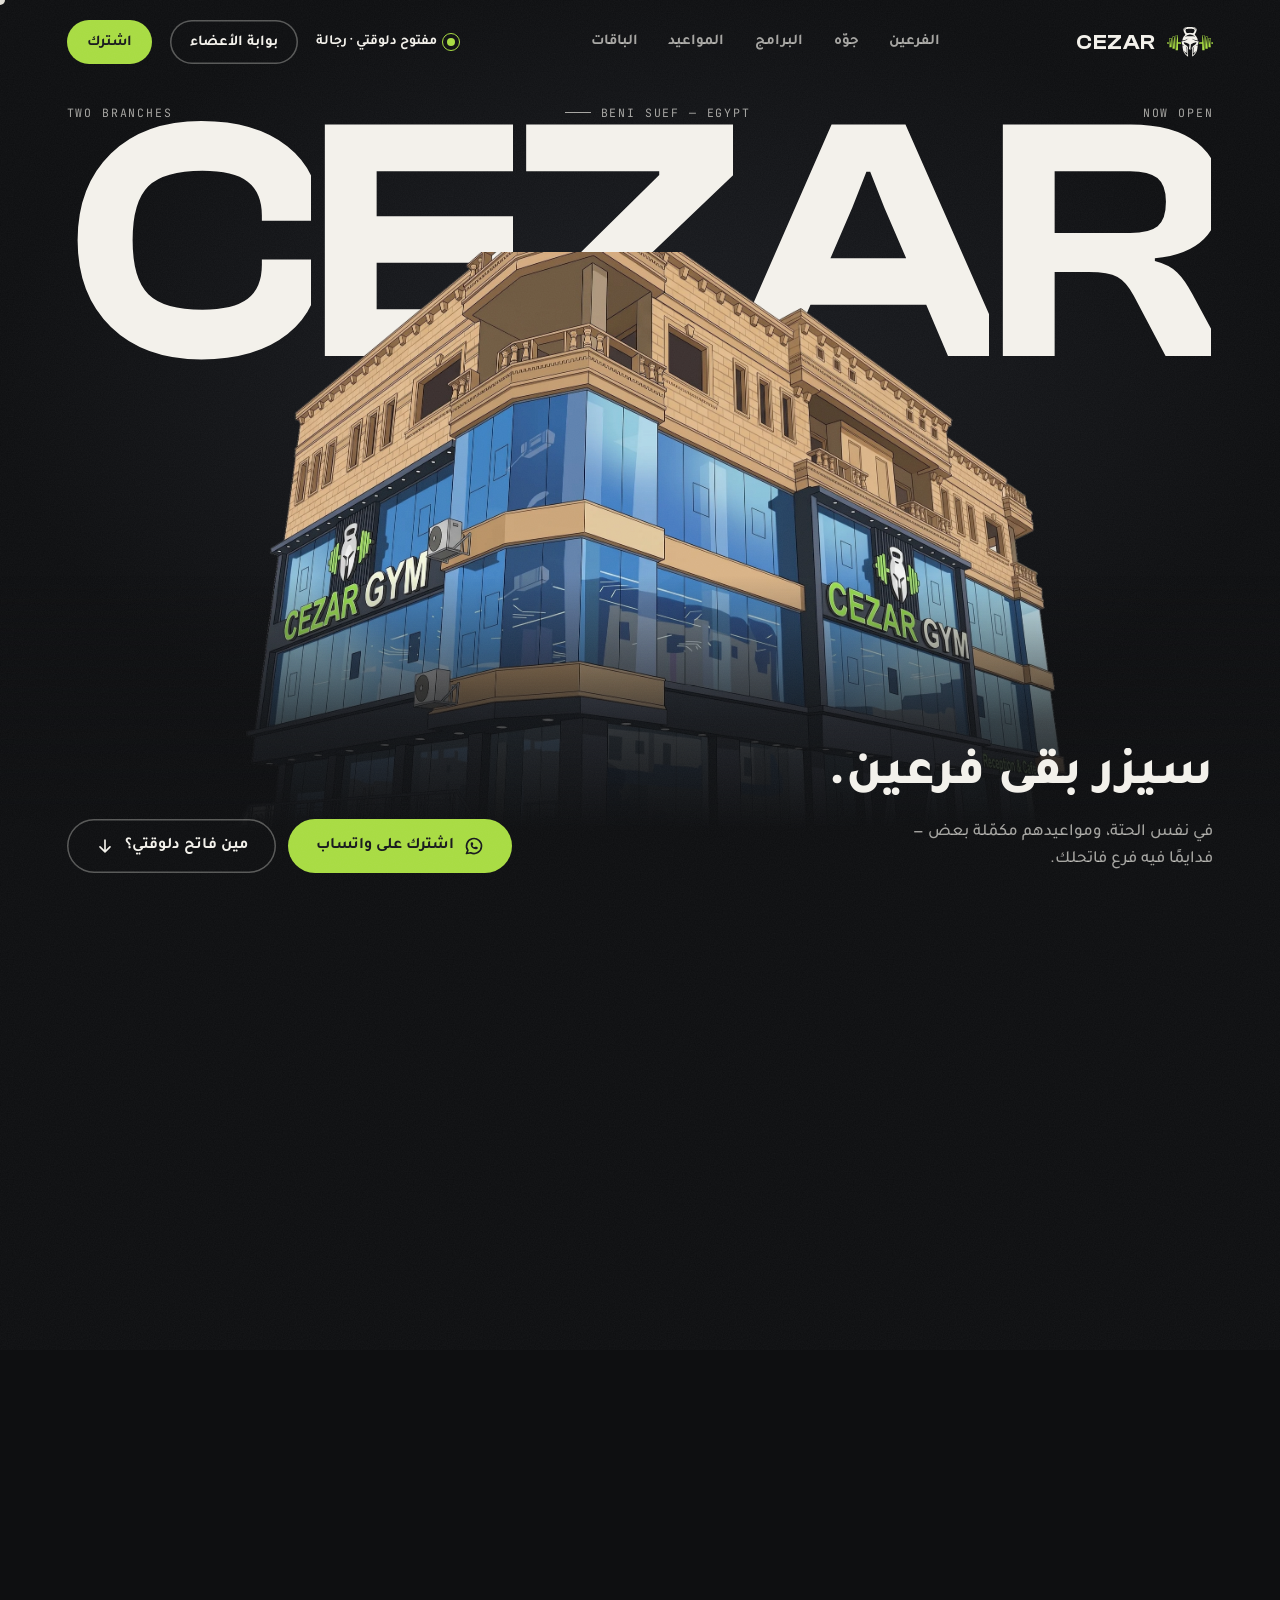
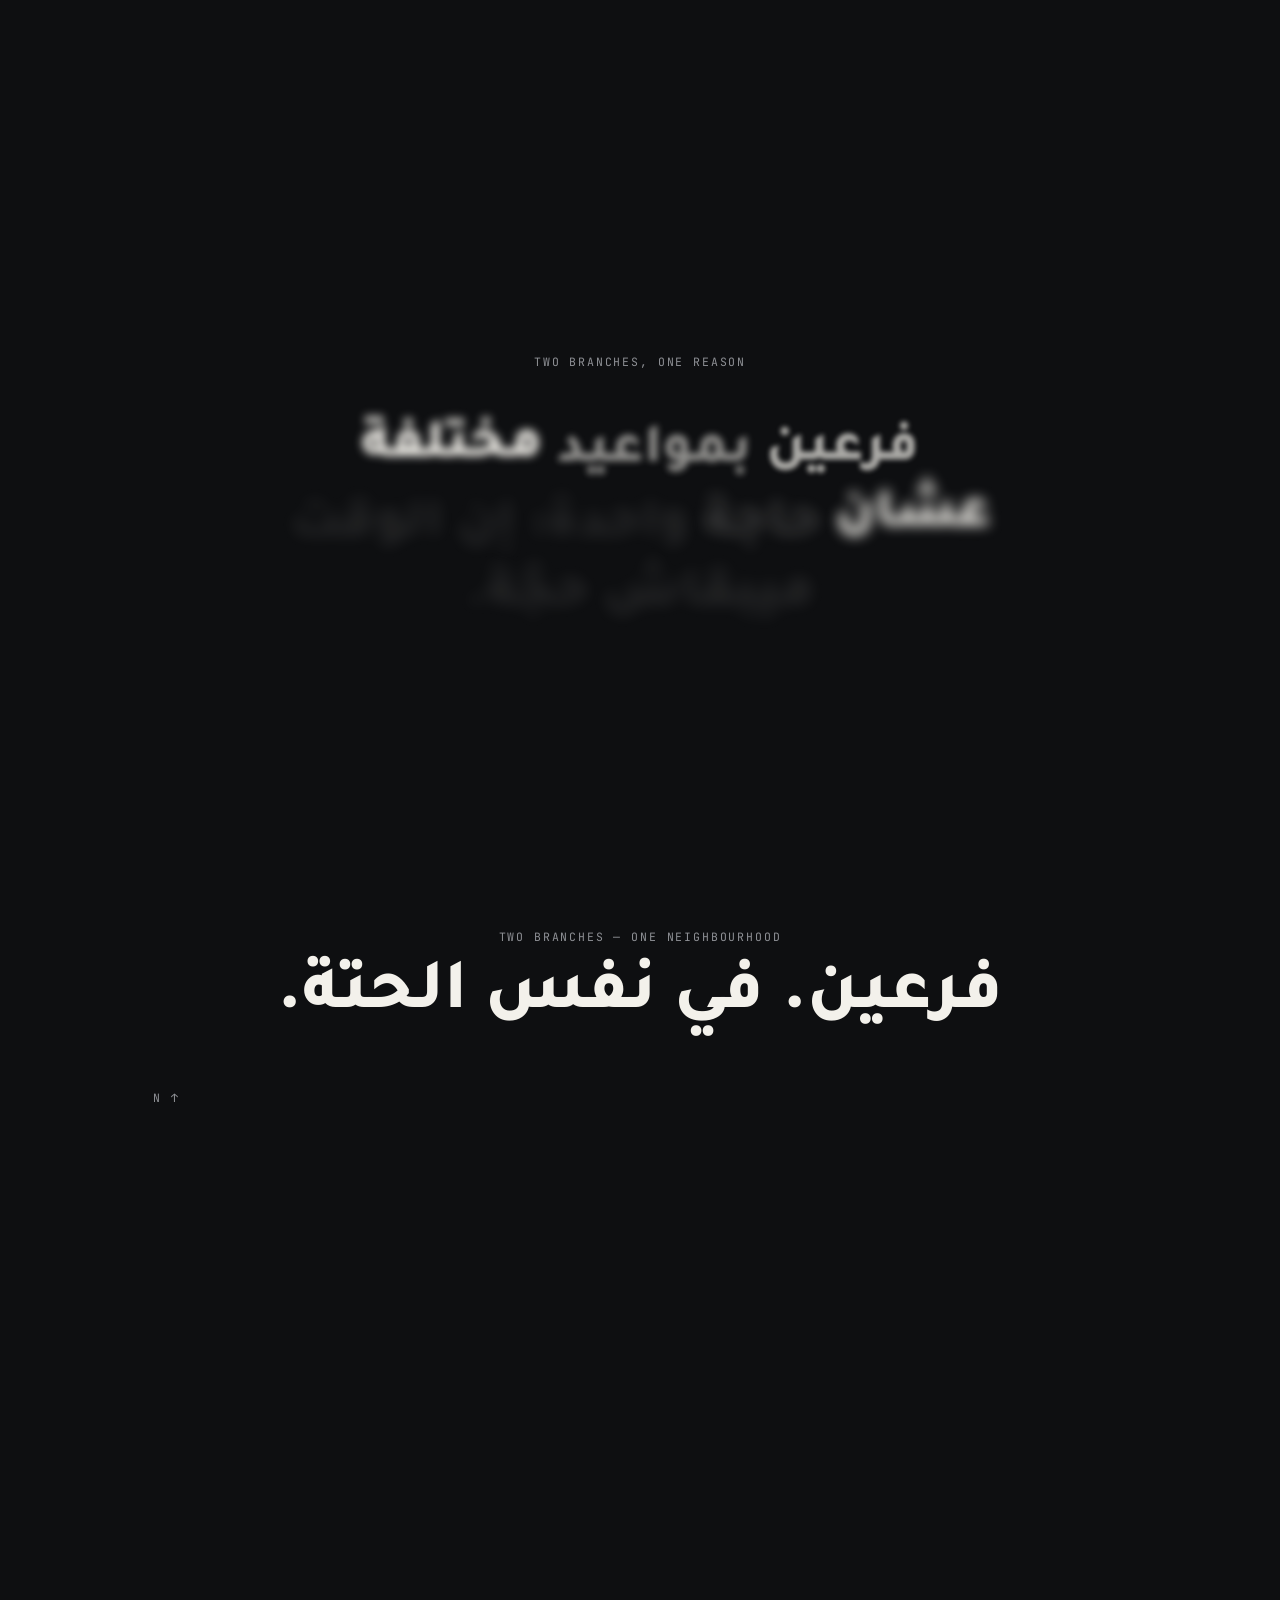
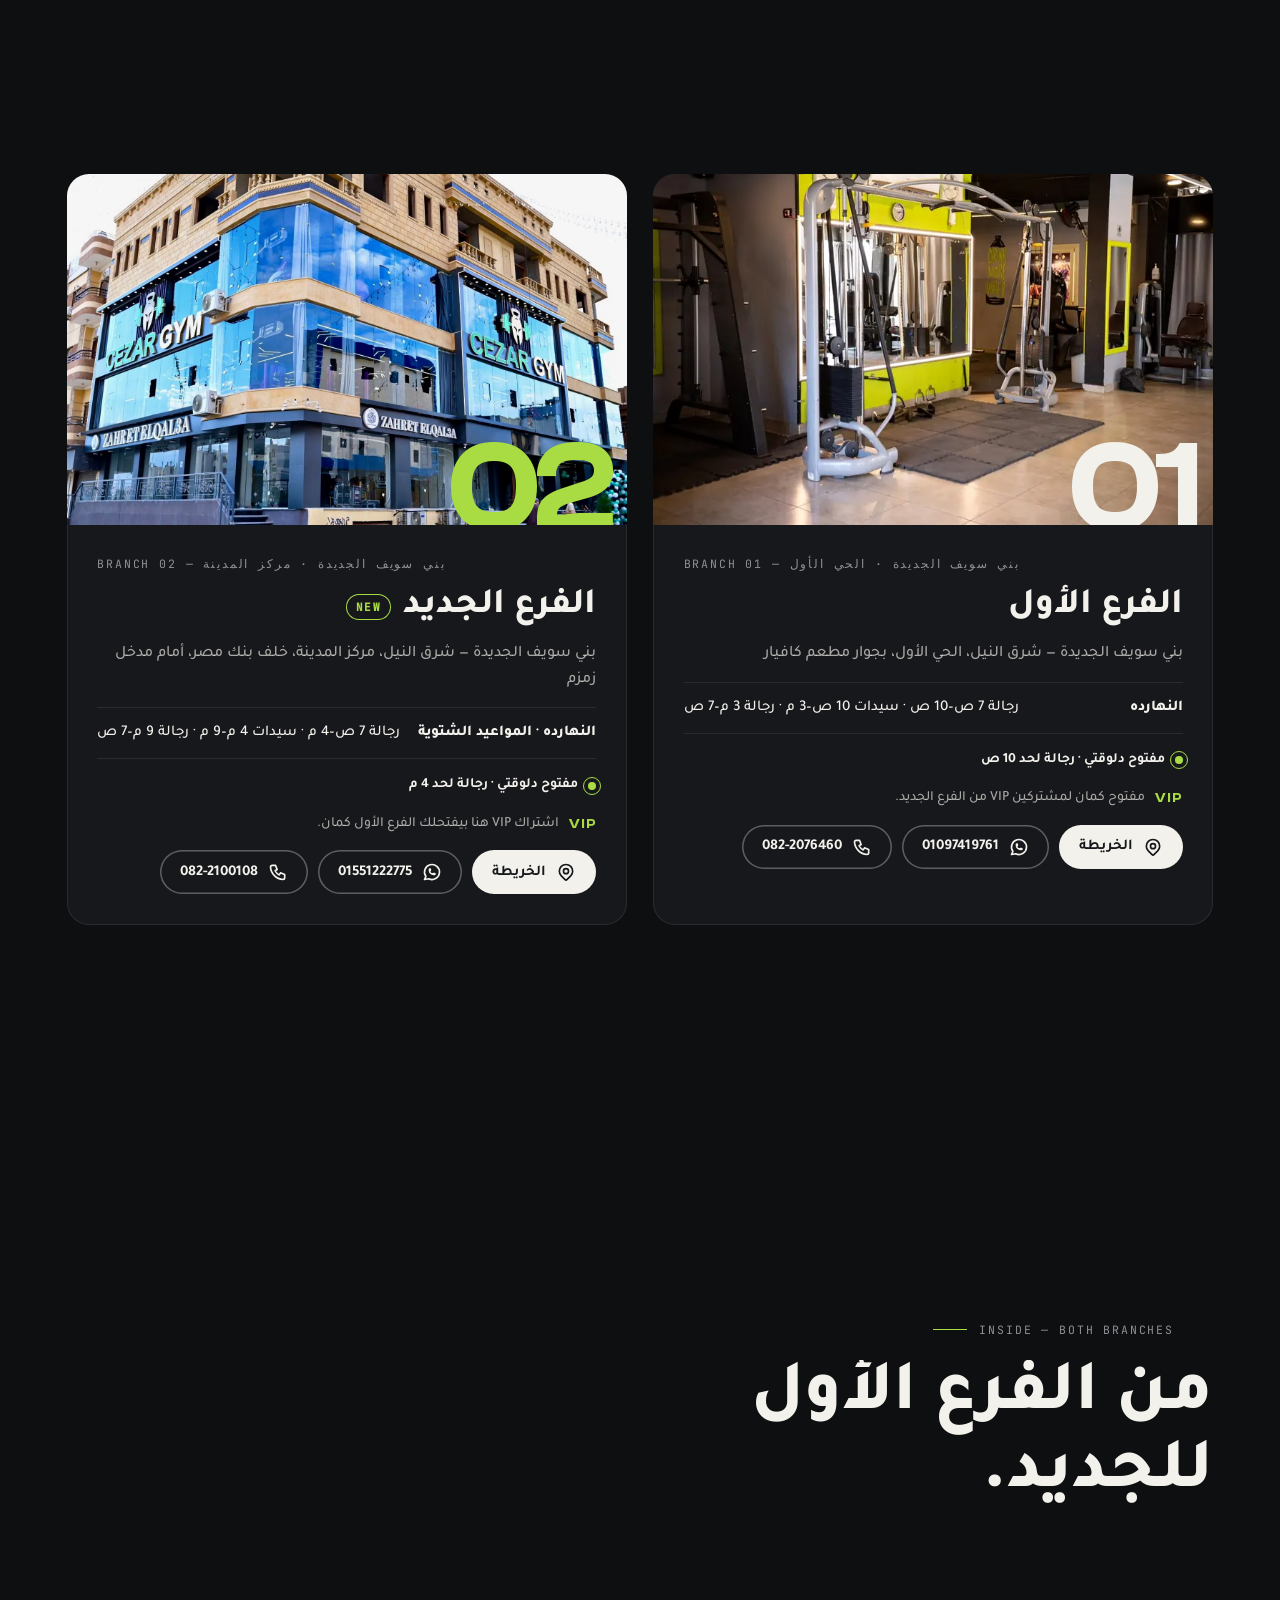
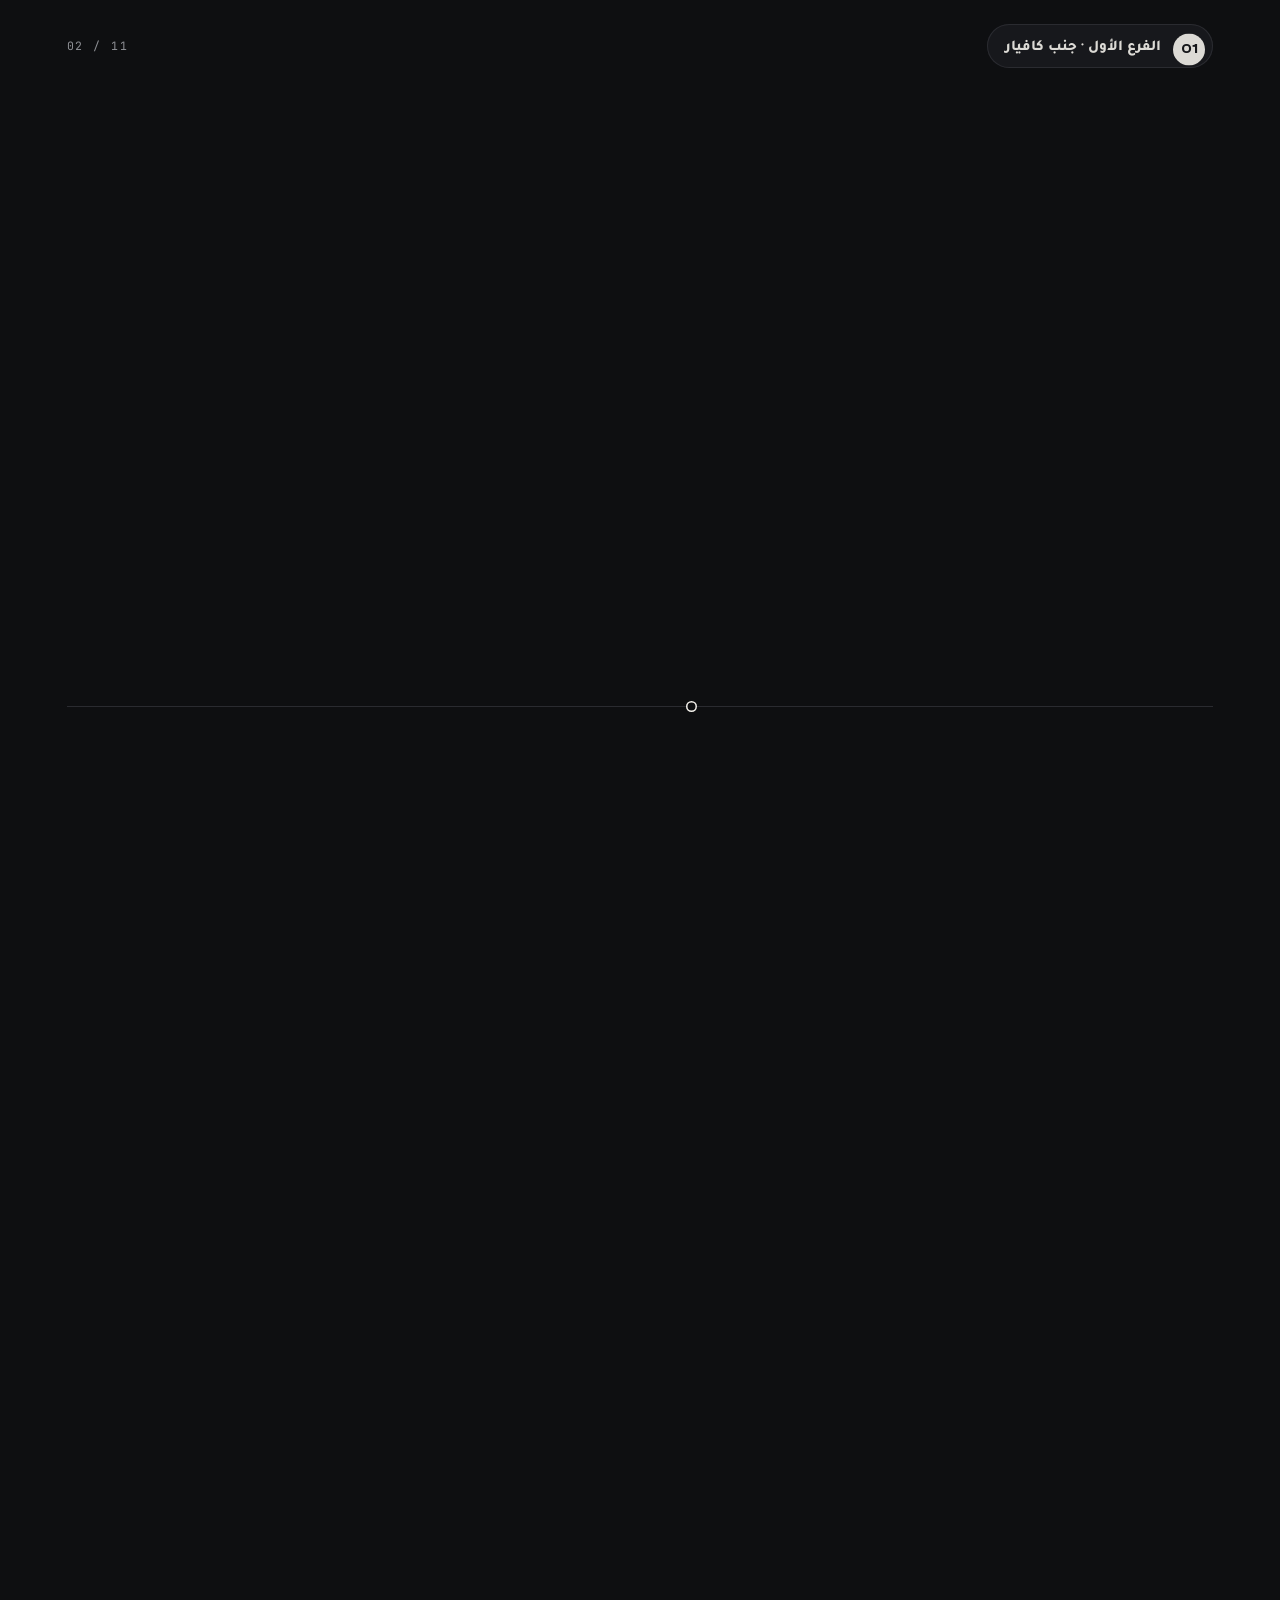
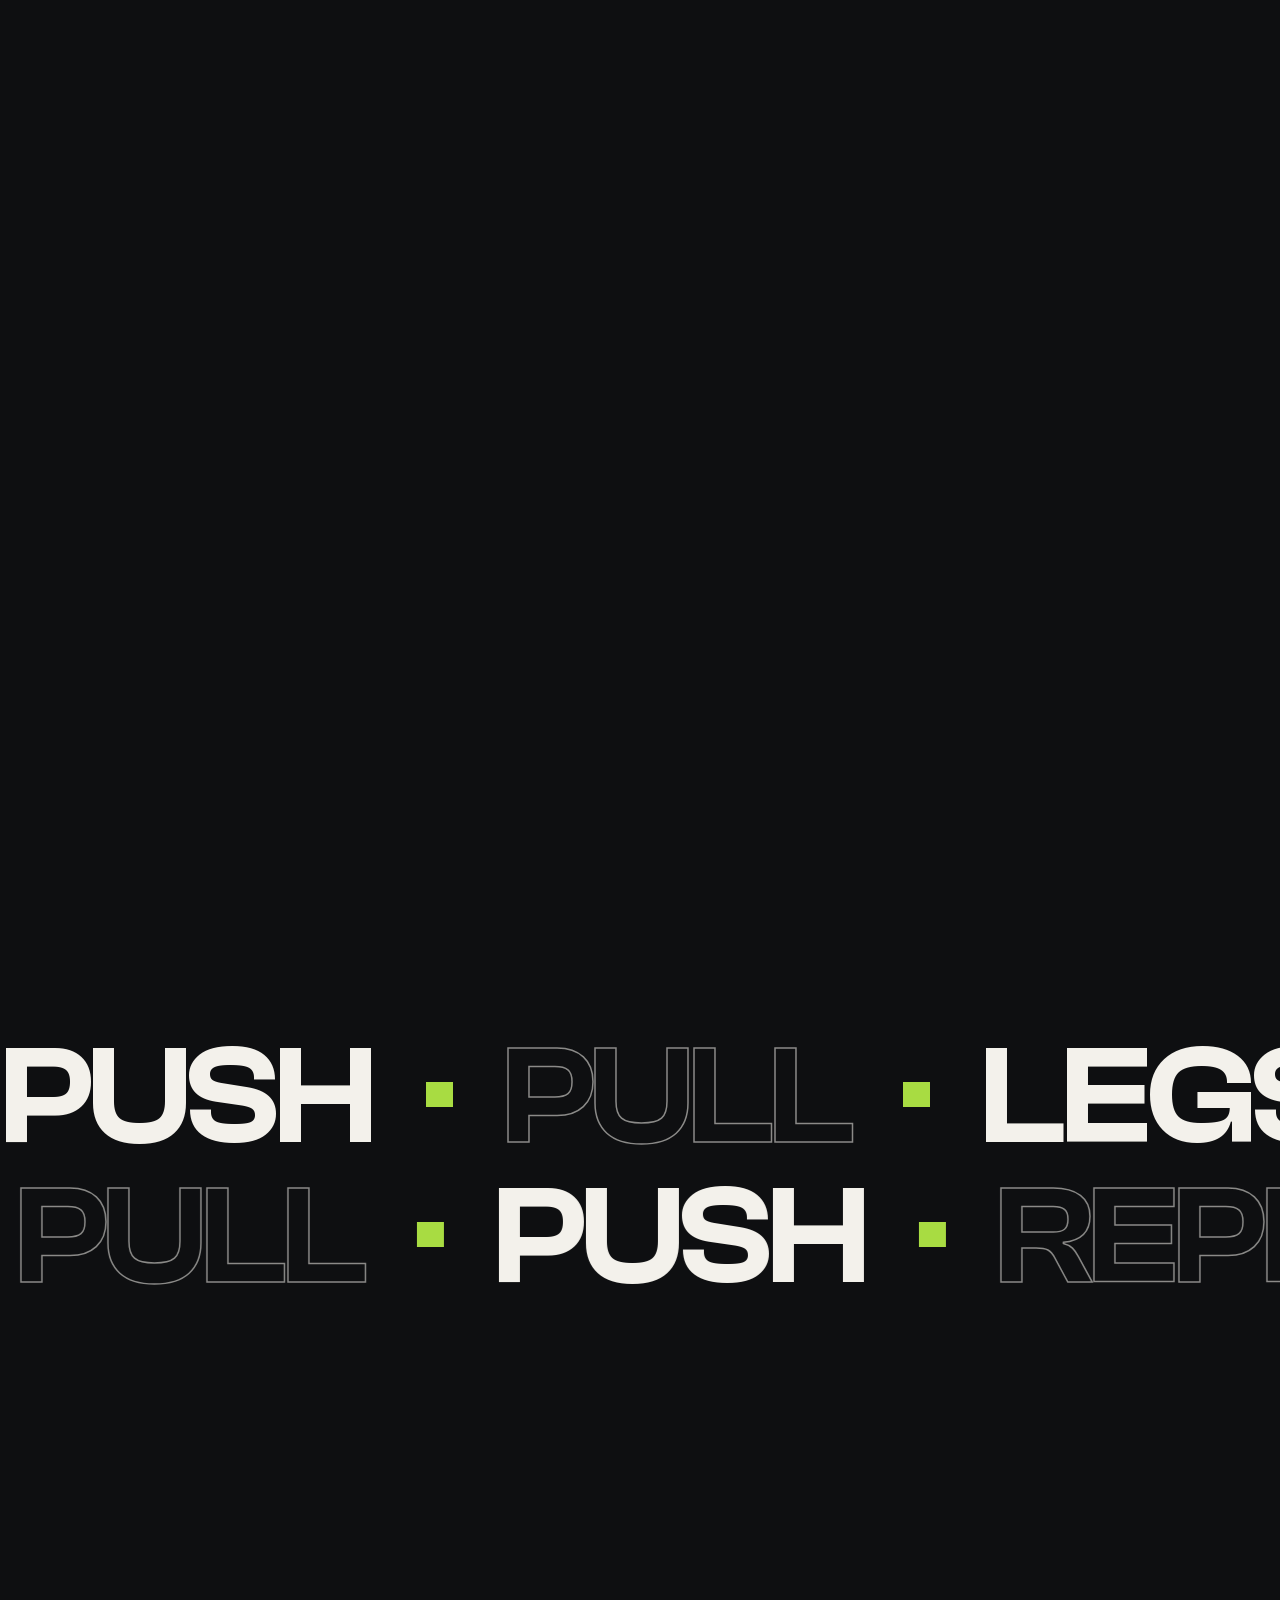
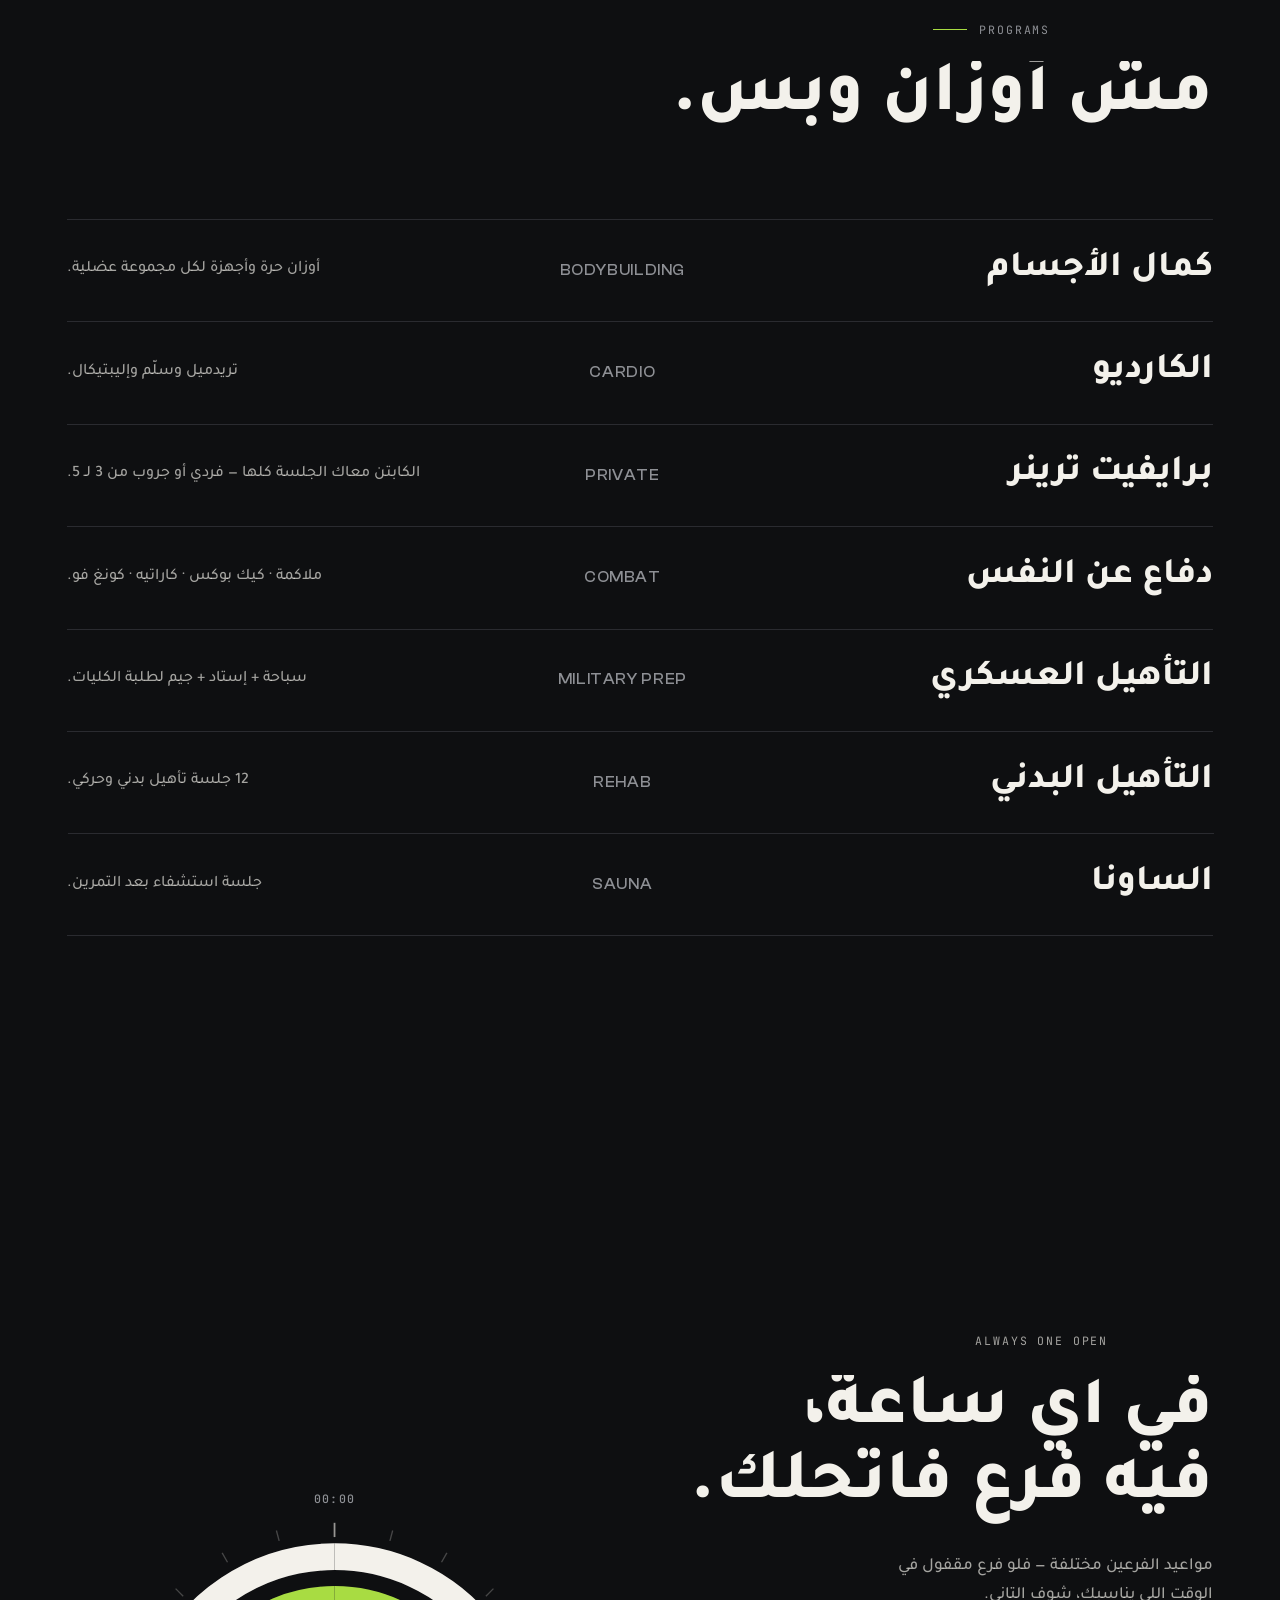
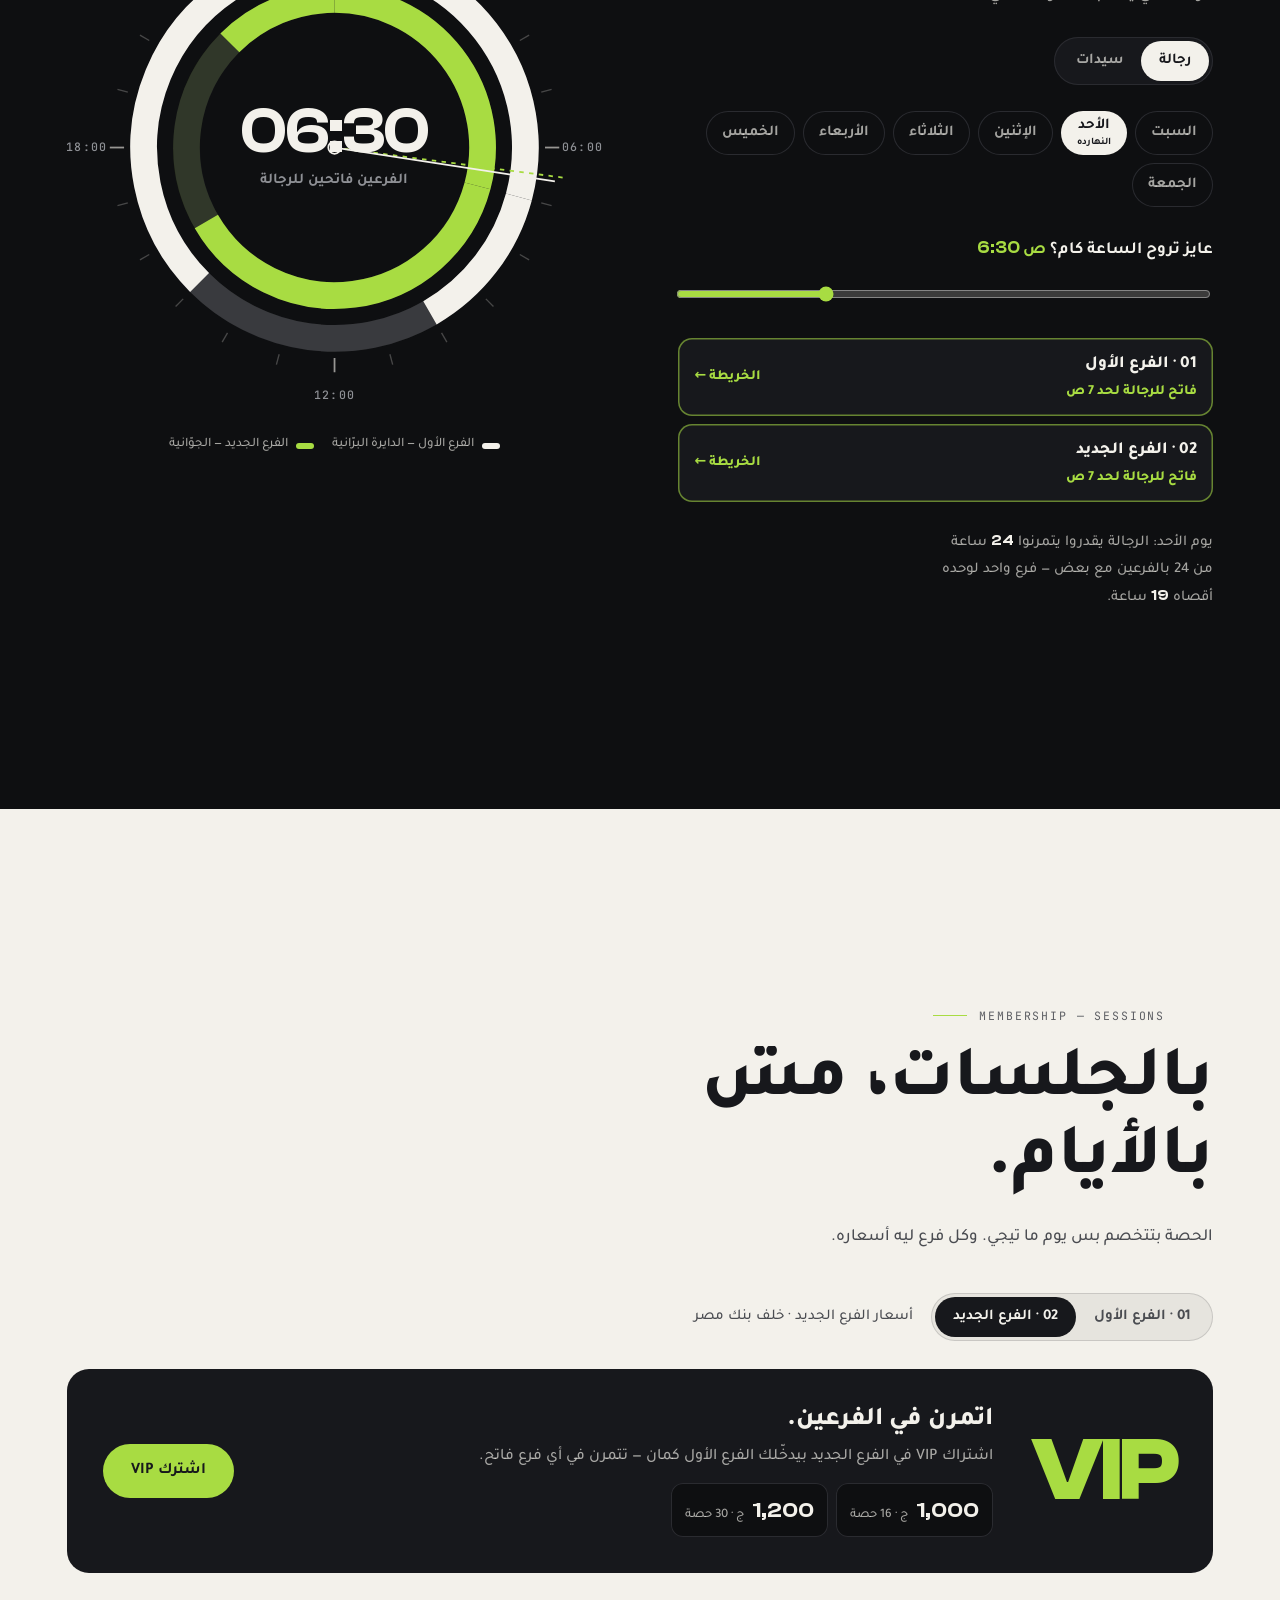
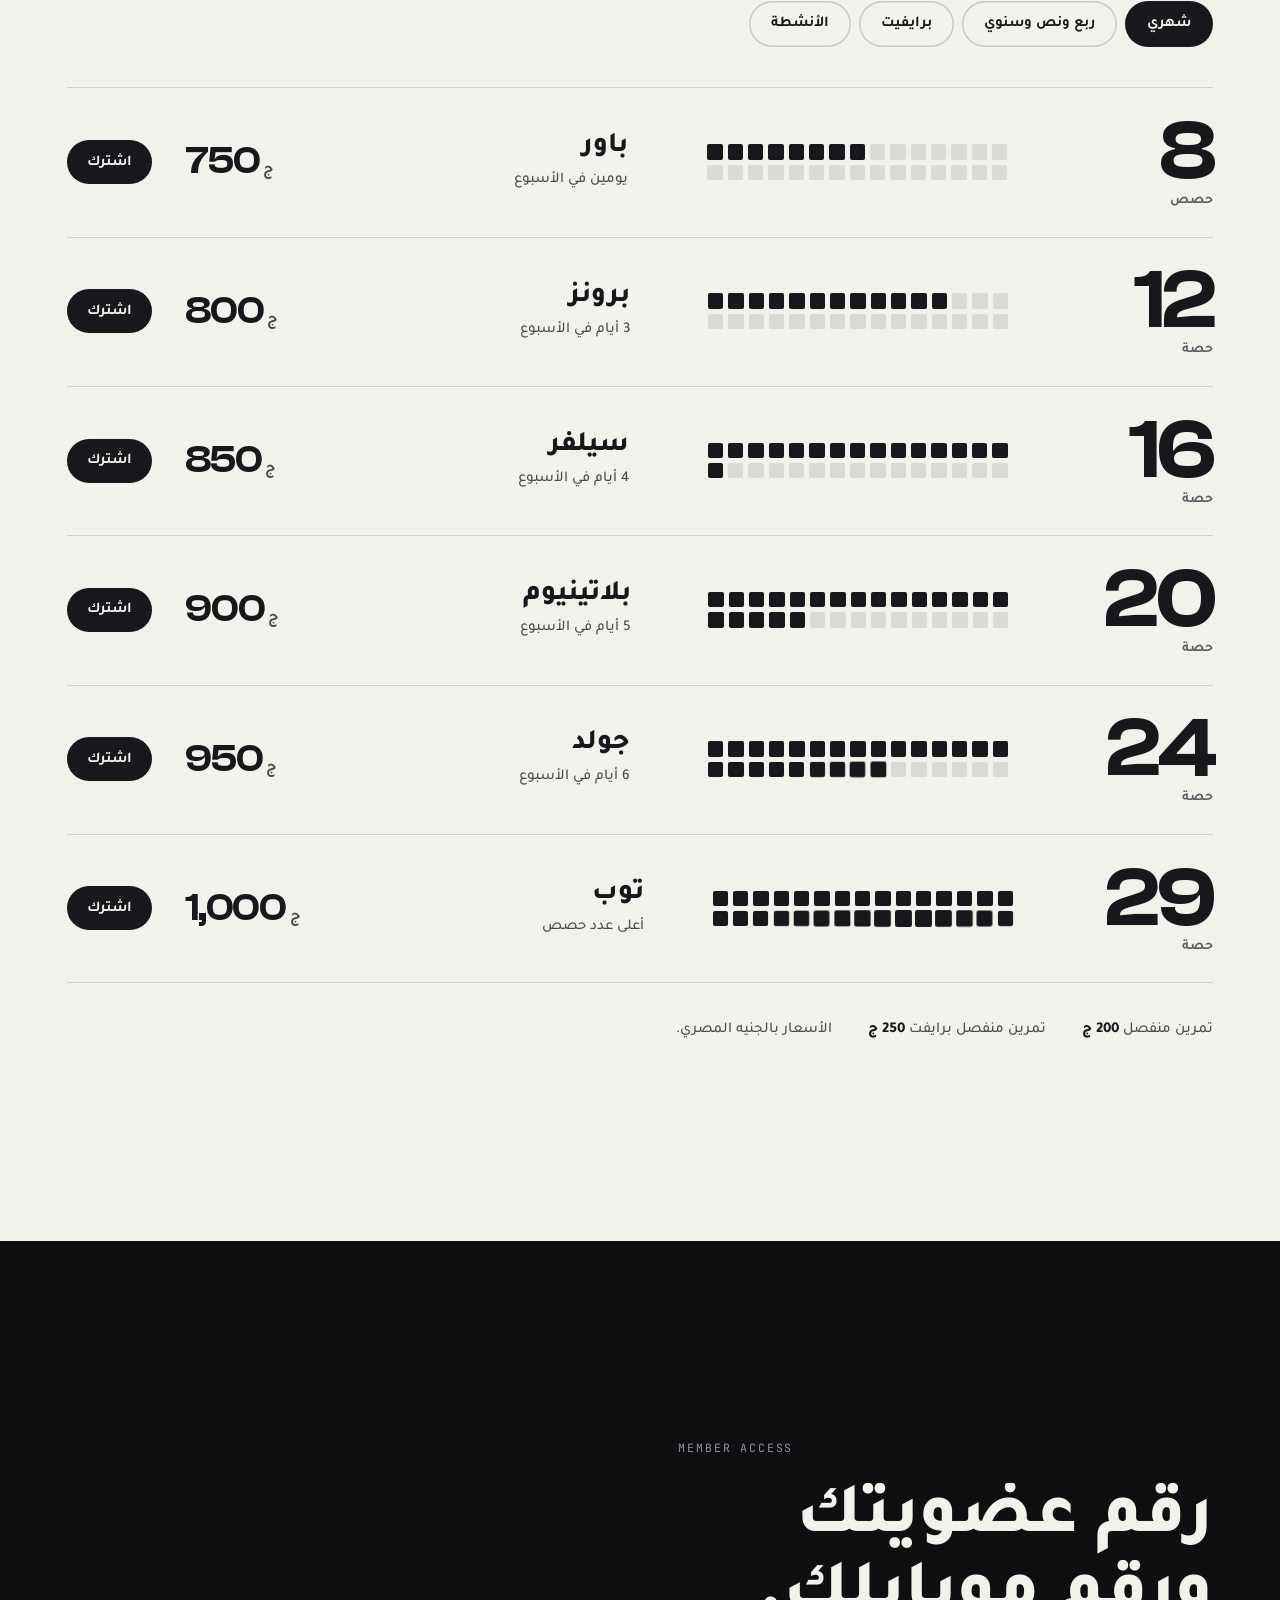
==== index.html @ 05eb7bba "سيزر جيم — موقع الفرعين + بوابة الأعضاء - الصفحة الرئيسية: هيرو برسم المبنى، الفرعين في نفس الحتة، م" ====
<!doctype html>
<html lang="ar" dir="rtl" class="intro">
<head>
<meta charset="utf-8">
<meta name="viewport" content="width=device-width, initial-scale=1, viewport-fit=cover">
<title>سيزر جيم — فرعين في بني سويف</title>
<meta name="description" content="سيزر جيم — فرعين قريبين في بني سويف الجديدة بمواعيد مختلفة، فدايمًا فيه فرع فاتح. باقات بالحصص، VIP للفرعين، وبوابة أعضاء.">
<meta name="theme-color" content="#0E0F11">
<meta property="og:title" content="سيزر جيم — فرعين، اسم واحد">
<meta property="og:description" content="فرعين في نفس الحتة — ومواعيدهم مكمّلة بعض.">
<meta property="og:image" content="https://cezar-gym.github.io/branches/assets/img/facade-corner.webp">
<meta property="og:url" content="https://cezar-gym.github.io/branches/">
<meta property="og:type" content="website">
<link rel="canonical" href="https://cezar-gym.github.io/branches/">
<link rel="icon" href="assets/img/emblem.svg" type="image/svg+xml">
<link rel="preload" href="assets/fonts/clash-600.woff2" as="font" type="font/woff2" crossorigin>
<link rel="preload" href="assets/fonts/tajawal-800-ar.woff2" as="font" type="font/woff2" crossorigin>
<link rel="preload" href="assets/img/hero-cut.webp" as="image">
<link rel="stylesheet" href="assets/css/base.css?v=12">
<link rel="stylesheet" href="assets/css/site.css?v=13">
<noscript><style>html.intro .loader{display:none}html.intro body{overflow:auto}.cross__track{overflow-x:auto}.banks [data-b]{opacity:1!important}</style></noscript>
<script>
  try { if (sessionStorage.getItem('cz-intro') || matchMedia('(prefers-reduced-motion: reduce)').matches) document.documentElement.classList.remove('intro'); } catch (e) { document.documentElement.classList.remove('intro'); }
</script>
</head>
<body>

<!-- 0 · المقدمة: الشعار بيترسم خط ← بيتملى ← ستارة -->
<div class="loader" aria-hidden="true">
  <div class="loader__box">
    <svg class="loader__em" viewBox="0 0 1980 1290" fill-rule="evenodd">
      <path class="em-lime" data-em="lime" d="M 374 351 C 373 353, 373 998, 375 1000 C 375 1001, 393 1001, 424 1001 C 468 1001, 473 1001, 473 999 C 474 999, 474 936, 474 861 C 474 753, 474 725, 475 725 C 484 725, 580 725, 592 726 C 610 726, 610 726, 608 719 C 607 715, 605 707, 603 696 C 602 693, 601 690, 601 689 C 600 688, 599 684, 599 681 C 596 661, 595 657, 592 657 C 590 656, 564 656, 532 656 C 500 656, 474 656, 474 655 C 474 655, 474 586, 474 503 L 474 350 424 350 C 385 350, 375 350, 374 351 M 1517 351 C 1516 352, 1516 420, 1516 503 C 1516 627, 1516 654, 1515 655 C 1514 656, 1496 656, 1454 656 C 1415 656, 1395 656, 1394 657 C 1394 658, 1393 660, 1393 662 C 1393 664, 1392 667, 1392 669 C 1391 671, 1390 673, 1390 675 C 1390 676, 1389 680, 1389 682 C 1388 685, 1387 689, 1387 691 C 1386 694, 1385 696, 1385 697 C 1384 697, 1384 699, 1384 701 C 1384 703, 1383 706, 1382 708 C 1382 711, 1381 714, 1381 715 C 1381 716, 1380 718, 1379 720 C 1377 725, 1379 726, 1385 726 C 1393 725, 1513 725, 1515 725 C 1516 726, 1516 755, 1516 862 C 1516 937, 1516 999, 1516 1000 C 1516 1001, 1527 1001, 1566 1001 L 1617 1001 1618 998 C 1618 997, 1618 851, 1618 673 L 1618 350 1568 350 C 1535 350, 1517 350, 1517 351 M 394 369 C 393 369, 392 935, 394 935 C 395 936, 395 935, 395 934 C 396 929, 399 879, 399 866 C 399 859, 399 851, 400 848 C 401 846, 401 833, 402 818 C 402 803, 403 785, 404 778 C 404 771, 405 756, 405 746 C 405 736, 406 725, 406 723 C 407 721, 408 710, 408 700 C 409 691, 409 680, 410 677 C 410 674, 411 667, 411 661 C 411 655, 412 648, 413 646 C 413 643, 414 637, 414 630 C 414 624, 415 617, 416 614 C 416 610, 417 604, 417 600 C 417 597, 417 592, 418 590 C 419 588, 419 582, 420 576 C 420 571, 421 565, 422 562 C 422 560, 423 555, 423 553 C 423 550, 424 545, 424 542 C 425 539, 426 534, 426 532 C 426 530, 427 525, 428 523 C 428 520, 429 515, 429 512 C 429 509, 430 505, 430 502 C 431 500, 432 496, 432 493 C 432 490, 433 485, 433 482 C 434 480, 435 475, 435 472 C 435 470, 436 465, 436 463 C 437 461, 438 457, 438 455 C 438 453, 439 449, 440 447 C 440 445, 441 441, 441 438 C 441 435, 442 431, 442 429 C 443 427, 444 424, 444 421 C 444 418, 445 414, 446 412 C 446 410, 447 405, 447 402 C 447 399, 448 395, 448 393 C 449 391, 450 388, 450 387 C 450 385, 451 382, 452 381 C 452 379, 453 375, 453 373 L 452 368 424 368 C 408 368, 395 368, 394 369 M 1537 369 C 1535 370, 1536 379, 1538 382 C 1538 383, 1539 387, 1539 389 C 1539 392, 1540 396, 1540 398 C 1541 400, 1542 404, 1542 406 C 1542 409, 1543 413, 1544 415 C 1544 417, 1545 421, 1545 424 C 1545 426, 1546 430, 1546 432 C 1547 434, 1548 437, 1548 440 C 1548 443, 1549 447, 1549 450 C 1550 452, 1551 457, 1551 460 C 1551 462, 1552 467, 1553 469 C 1553 472, 1554 476, 1554 479 C 1554 481, 1555 485, 1556 487 C 1556 489, 1557 494, 1557 496 C 1557 499, 1558 504, 1558 506 C 1559 508, 1560 513, 1560 516 C 1560 519, 1561 524, 1561 527 C 1562 529, 1563 534, 1563 537 C 1563 539, 1564 544, 1564 547 C 1565 551, 1566 556, 1566 559 C 1566 563, 1567 568, 1568 571 C 1568 574, 1569 579, 1569 582 C 1569 584, 1570 589, 1570 592 C 1571 596, 1572 601, 1572 605 C 1572 609, 1573 615, 1574 618 C 1574 622, 1575 628, 1575 632 C 1575 635, 1576 641, 1577 644 C 1577 648, 1578 656, 1578 662 C 1578 667, 1579 676, 1580 681 C 1580 686, 1581 695, 1581 702 C 1581 708, 1582 715, 1582 718 C 1583 722, 1583 733, 1584 742 C 1584 752, 1585 766, 1586 774 C 1587 789, 1589 816, 1590 851 C 1591 866, 1591 880, 1592 884 C 1593 887, 1593 895, 1593 903 C 1593 915, 1594 931, 1596 937 C 1597 941, 1598 939, 1598 930 C 1599 916, 1600 371, 1599 369 C 1598 368, 1538 367, 1537 369 M 237 411 C 235 413, 235 939, 237 939 C 239 940, 336 940, 336 939 C 337 939, 337 820, 337 675 C 337 464, 337 411, 336 411 C 335 410, 313 410, 286 410 C 247 410, 238 410, 237 411 M 1653 411 C 1652 412, 1651 938, 1653 939 C 1653 940, 1676 940, 1704 940 L 1754 940 1755 676 C 1755 429, 1755 412, 1753 411 C 1751 410, 1655 409, 1653 411 M 256 429 C 255 431, 256 888, 257 889 C 258 889, 261 866, 261 846 C 262 838, 262 830, 263 828 C 264 825, 264 819, 264 812 C 264 806, 265 798, 265 794 C 266 791, 266 779, 267 769 C 268 759, 268 749, 269 748 C 270 746, 270 741, 270 736 C 270 731, 271 723, 271 718 C 272 714, 272 705, 273 698 C 274 691, 274 684, 275 683 C 276 682, 276 678, 276 675 C 276 671, 277 666, 277 662 C 278 658, 279 651, 280 644 C 282 624, 283 618, 284 612 C 285 610, 286 604, 286 600 C 287 592, 289 581, 290 575 C 291 572, 292 566, 292 562 C 293 553, 295 542, 297 534 C 297 531, 298 526, 298 524 C 298 522, 299 518, 300 516 C 300 514, 301 510, 301 508 C 301 505, 302 501, 302 499 C 303 497, 304 493, 304 491 C 304 489, 305 486, 306 484 C 306 482, 307 479, 307 477 C 307 475, 308 472, 308 470 C 309 469, 310 465, 310 462 C 310 458, 311 453, 312 451 C 312 448, 314 444, 314 441 C 316 434, 316 430, 315 430 C 314 429, 257 428, 256 429 M 1673 429 C 1672 430, 1672 432, 1673 438 C 1674 442, 1675 448, 1676 451 C 1676 454, 1677 458, 1678 459 C 1678 460, 1679 463, 1679 465 C 1679 467, 1680 471, 1680 473 C 1681 475, 1682 477, 1682 479 C 1682 480, 1683 484, 1683 487 C 1686 496, 1690 516, 1691 525 C 1692 529, 1692 533, 1693 534 C 1693 536, 1694 541, 1695 544 C 1696 548, 1697 555, 1698 560 C 1701 579, 1704 599, 1706 610 C 1707 615, 1708 621, 1708 623 C 1709 625, 1709 632, 1710 638 C 1710 644, 1711 649, 1711 650 C 1712 650, 1712 656, 1713 662 C 1714 675, 1716 689, 1717 697 C 1718 703, 1719 709, 1721 735 C 1722 742, 1723 753, 1723 759 C 1724 765, 1725 778, 1725 788 C 1726 798, 1726 810, 1727 814 C 1727 817, 1728 825, 1728 830 C 1728 840, 1731 875, 1732 878 C 1732 879, 1732 879, 1733 878 C 1734 877, 1735 792, 1736 593 C 1736 450, 1736 430, 1735 429 C 1733 429, 1674 428, 1673 429 M 103 473 C 102 475, 101 873, 103 875 C 103 876, 123 876, 152 876 C 191 876, 201 876, 202 875 C 203 873, 202 475, 201 473 C 199 471, 105 471, 103 473 M 1788 473 C 1786 475, 1787 870, 1788 872 C 1790 874, 1886 874, 1886 872 C 1887 870, 1886 474, 1885 473 C 1885 472, 1867 472, 1837 472 C 1797 472, 1789 472, 1788 473 M 124 492 C 122 493, 122 505, 122 660 C 122 752, 122 831, 121 836 C 121 844, 122 848, 124 845 C 125 843, 127 832, 128 819 C 128 813, 129 807, 130 805 C 131 803, 131 798, 131 795 C 131 791, 132 785, 132 781 C 133 777, 134 772, 134 768 C 134 764, 134 760, 135 758 C 136 756, 137 750, 137 746 C 138 733, 140 720, 142 710 C 142 705, 143 699, 143 697 C 143 694, 144 690, 144 687 C 145 685, 146 680, 146 678 C 146 676, 146 672, 147 670 C 148 668, 149 663, 149 659 C 150 655, 150 649, 151 647 C 151 645, 152 640, 153 636 C 154 632, 155 626, 156 622 C 158 610, 160 601, 161 594 C 164 579, 166 571, 167 568 C 167 565, 168 562, 168 560 C 168 558, 168 555, 169 554 C 170 553, 170 549, 171 546 C 171 542, 172 538, 173 537 C 173 536, 174 533, 174 531 C 174 530, 175 527, 176 525 C 176 523, 177 520, 177 518 C 177 517, 178 514, 178 512 C 179 509, 180 506, 180 504 C 180 502, 181 500, 182 498 C 182 496, 183 494, 182 493 C 182 491, 181 491, 154 491 C 137 491, 125 491, 124 492 M 1806 493 C 1806 495, 1808 505, 1810 516 C 1812 521, 1814 529, 1815 537 C 1816 541, 1816 545, 1817 546 C 1817 548, 1818 552, 1819 555 C 1821 567, 1823 575, 1824 583 C 1825 588, 1826 592, 1826 593 C 1827 593, 1827 597, 1828 600 C 1830 611, 1832 622, 1833 626 C 1834 628, 1834 631, 1834 634 C 1834 636, 1834 639, 1835 640 C 1836 641, 1837 645, 1837 649 C 1838 656, 1839 663, 1842 673 C 1842 676, 1843 681, 1843 683 C 1843 686, 1844 690, 1844 692 C 1845 694, 1846 698, 1846 701 C 1846 703, 1847 708, 1848 711 C 1848 715, 1849 719, 1849 721 C 1849 723, 1850 727, 1850 731 C 1851 735, 1852 740, 1852 743 C 1852 746, 1853 751, 1854 754 C 1854 757, 1855 762, 1855 765 C 1855 768, 1856 774, 1857 778 C 1857 783, 1858 789, 1858 793 C 1858 796, 1859 802, 1859 806 C 1860 809, 1861 818, 1862 826 C 1862 838, 1864 845, 1866 843 C 1867 843, 1867 772, 1867 667 L 1866 492 1837 491 C 1807 491, 1807 491, 1806 493 M 8 655 C 7 656, 7 662, 7 690 C 7 709, 7 725, 8 725 C 9 726, 70 727, 72 726 C 73 725, 73 717, 73 690 C 73 664, 73 656, 72 655 C 70 654, 10 654, 8 655 M 1913 655 C 1911 656, 1911 723, 1913 725 C 1915 727, 1975 727, 1977 725 C 1978 723, 1978 659, 1977 657 C 1976 655, 1973 655, 1945 655 C 1928 654, 1914 655, 1913 655"/>
      <path class="em-helm" data-em="helm" d="M 899 4 C 894 4, 883 5, 875 5 C 867 6, 857 7, 854 8 C 850 8, 844 9, 840 9 C 836 9, 831 10, 828 10 C 826 11, 821 12, 819 12 C 817 12, 813 13, 812 14 C 811 14, 808 15, 805 15 C 803 15, 801 16, 799 16 C 798 17, 796 18, 794 18 C 793 18, 790 19, 789 20 C 788 20, 786 21, 784 21 C 783 21, 781 22, 779 22 C 777 24, 772 26, 765 29 C 763 30, 761 31, 760 31 C 759 32, 758 32, 757 33 C 752 35, 736 47, 731 53 C 726 58, 717 71, 717 73 C 717 74, 717 75, 716 76 C 714 78, 712 86, 709 102 C 708 110, 708 128, 710 132 C 711 136, 713 144, 714 155 C 714 159, 715 163, 716 163 C 717 164, 717 166, 717 167 C 717 171, 725 198, 729 206 C 729 207, 730 209, 730 210 C 730 210, 731 212, 731 214 C 732 215, 733 217, 733 219 C 733 220, 734 221, 734 222 C 735 223, 736 224, 736 224 C 736 225, 737 228, 738 230 C 740 233, 741 235, 742 236 C 742 237, 743 238, 743 239 C 744 240, 744 241, 745 242 C 747 248, 760 271, 766 279 C 773 289, 776 294, 781 303 C 785 312, 785 312, 785 323 L 785 333 779 345 C 774 356, 773 356, 756 374 C 746 384, 737 395, 735 397 C 733 399, 731 402, 730 403 C 729 404, 726 407, 724 411 C 722 414, 719 417, 718 417 C 718 418, 717 419, 717 419 C 717 420, 714 424, 711 429 C 708 434, 705 439, 705 440 C 705 440, 705 441, 704 441 C 703 441, 691 464, 688 472 C 687 474, 686 477, 685 478 C 685 480, 684 482, 684 483 C 684 484, 683 485, 682 486 C 682 487, 681 488, 681 490 C 681 491, 680 493, 680 495 C 679 496, 678 498, 678 500 C 678 501, 677 504, 676 505 C 676 506, 675 509, 675 511 C 675 513, 674 515, 674 516 C 673 516, 672 520, 672 523 C 671 526, 671 531, 670 533 C 667 544, 667 547, 666 552 C 666 556, 665 559, 664 561 C 664 562, 663 566, 663 570 C 663 573, 663 578, 662 580 C 660 585, 662 586, 670 585 C 674 584, 677 583, 678 583 C 681 582, 687 580, 694 579 C 696 578, 700 577, 702 577 C 704 576, 707 575, 710 575 C 715 574, 722 572, 726 571 C 727 570, 730 570, 732 569 C 734 569, 737 568, 739 567 C 740 567, 743 566, 744 566 C 746 566, 748 565, 750 565 C 751 564, 754 563, 755 563 C 756 563, 759 562, 760 562 C 761 561, 764 560, 765 560 C 767 560, 769 559, 771 559 C 777 556, 781 555, 786 554 C 788 554, 791 553, 793 552 C 795 551, 798 550, 800 550 C 802 549, 805 548, 807 547 C 809 546, 812 545, 814 545 C 815 545, 818 544, 819 543 C 822 542, 837 536, 848 532 C 860 528, 864 526, 870 523 C 874 521, 878 520, 879 520 C 880 519, 883 518, 885 516 C 886 515, 888 514, 889 514 C 890 514, 892 513, 894 512 C 896 511, 900 510, 902 509 C 904 508, 907 506, 908 506 C 913 503, 913 507, 908 511 C 906 512, 902 515, 899 518 C 892 523, 863 543, 853 549 C 837 558, 799 578, 796 578 C 796 578, 794 579, 793 579 C 791 580, 787 582, 784 583 C 780 584, 776 586, 774 587 C 773 587, 771 588, 770 588 C 769 588, 767 589, 765 589 C 760 592, 755 594, 753 594 C 752 594, 750 595, 748 595 C 747 596, 745 597, 743 597 C 742 597, 740 598, 738 598 C 736 599, 733 600, 731 600 C 730 600, 727 601, 725 601 C 724 602, 721 603, 719 603 C 718 603, 715 604, 713 604 C 711 605, 708 606, 706 606 C 704 606, 701 607, 699 607 C 698 608, 694 609, 691 609 C 689 609, 685 610, 683 610 C 681 611, 677 612, 674 612 C 671 612, 667 613, 666 614 C 665 614, 661 615, 659 615 C 656 615, 652 616, 650 616 C 648 617, 643 618, 639 618 C 630 618, 630 618, 630 628 C 630 634, 631 638, 632 640 C 632 642, 633 647, 633 651 C 633 655, 634 660, 634 662 C 635 664, 636 669, 636 672 C 636 675, 637 679, 638 680 C 638 681, 639 684, 639 687 C 639 689, 640 692, 640 694 C 641 696, 642 701, 642 705 C 642 709, 643 713, 644 714 C 644 715, 645 718, 645 720 C 645 722, 646 725, 646 728 C 647 730, 648 733, 648 736 C 648 738, 649 741, 650 742 C 650 743, 651 746, 651 749 C 651 752, 652 753, 655 756 C 656 758, 659 760, 661 761 C 662 761, 665 762, 666 763 C 667 763, 671 765, 673 765 C 694 773, 715 785, 736 801 C 748 810, 751 813, 746 813 C 745 813, 743 812, 741 812 C 740 811, 737 809, 734 808 C 732 808, 729 806, 728 805 C 726 805, 724 804, 723 804 C 722 804, 720 803, 719 803 C 717 802, 715 801, 713 800 C 711 800, 709 799, 708 799 C 705 797, 684 791, 682 791 C 681 791, 678 790, 676 790 C 670 788, 666 788, 664 790 C 663 791, 663 792, 664 797 C 665 800, 666 806, 666 810 C 666 814, 666 819, 667 821 C 668 823, 668 829, 669 835 C 669 841, 670 848, 670 852 C 671 855, 672 862, 672 869 C 673 875, 673 881, 674 882 C 675 884, 675 888, 675 892 C 675 896, 676 902, 676 905 C 677 907, 678 912, 678 915 C 678 917, 679 922, 680 924 C 680 926, 681 930, 681 933 C 681 936, 682 940, 682 942 C 683 944, 684 949, 684 951 C 684 954, 685 958, 686 959 C 686 960, 687 963, 687 966 C 687 968, 688 972, 688 974 C 689 976, 690 979, 690 980 C 690 982, 691 985, 692 986 C 692 987, 693 990, 693 992 C 693 994, 694 998, 694 1000 C 695 1002, 696 1004, 696 1006 C 696 1007, 697 1009, 697 1011 C 698 1012, 699 1014, 699 1015 C 699 1016, 700 1019, 701 1020 C 701 1022, 702 1024, 702 1025 C 702 1027, 703 1028, 703 1030 C 704 1031, 705 1032, 705 1034 C 705 1036, 707 1040, 710 1046 C 710 1048, 711 1050, 711 1051 C 711 1052, 712 1053, 712 1055 C 713 1056, 714 1059, 715 1061 C 718 1068, 731 1094, 734 1098 C 742 1112, 752 1127, 755 1131 C 756 1132, 758 1135, 761 1139 C 778 1162, 792 1178, 816 1203 C 837 1223, 850 1236, 855 1239 C 857 1240, 860 1242, 862 1244 C 864 1246, 868 1250, 872 1252 C 875 1255, 879 1258, 881 1260 C 882 1261, 885 1263, 887 1264 C 889 1265, 891 1267, 891 1267 C 893 1269, 905 1278, 906 1278 C 906 1277, 906 1196, 906 1096 C 906 928, 906 915, 905 906 C 904 902, 903 895, 903 892 C 903 890, 902 887, 901 886 C 901 884, 900 882, 900 880 C 900 878, 899 876, 898 875 C 898 874, 897 873, 897 871 C 897 870, 896 868, 896 866 C 895 865, 894 864, 894 863 C 894 861, 892 858, 890 853 C 889 852, 889 851, 888 850 C 888 848, 886 846, 885 844 C 883 842, 882 840, 882 839 C 882 839, 880 836, 877 832 C 869 822, 858 811, 846 802 C 841 798, 835 794, 834 793 C 833 792, 831 791, 831 791 C 830 791, 828 790, 827 789 C 825 788, 823 786, 822 786 C 796 771, 774 755, 763 744 C 749 729, 734 704, 728 686 C 727 683, 726 680, 726 678 C 725 677, 724 674, 724 672 C 723 670, 722 668, 722 668 C 722 667, 721 664, 720 661 L 720 655 724 655 C 726 656, 731 656, 736 657 C 740 657, 744 658, 745 659 C 746 659, 748 660, 751 660 C 753 660, 757 661, 758 662 C 759 662, 762 663, 765 663 C 767 663, 769 664, 771 664 C 772 665, 774 666, 776 666 C 779 666, 782 667, 783 668 C 784 668, 787 669, 789 669 C 791 669, 794 670, 796 670 C 798 671, 800 672, 802 672 C 803 672, 805 673, 807 673 C 808 674, 810 675, 812 675 C 813 675, 816 676, 817 676 C 818 677, 821 678, 822 678 C 823 678, 825 679, 826 680 C 828 680, 830 681, 831 681 C 832 681, 834 682, 836 682 C 837 683, 838 684, 839 684 C 840 684, 842 685, 843 686 C 845 686, 847 687, 848 687 C 849 687, 850 688, 852 688 C 853 689, 854 690, 855 690 C 856 690, 858 691, 860 691 C 863 693, 868 695, 875 698 C 878 699, 882 701, 885 703 C 887 704, 890 705, 890 705 C 891 705, 898 708, 908 713 C 914 716, 916 717, 920 719 C 921 719, 924 721, 928 723 C 931 725, 935 727, 936 728 C 937 729, 939 730, 939 730 C 941 730, 955 742, 956 744 C 957 744, 958 747, 960 748 C 966 756, 969 770, 966 782 C 965 786, 964 791, 964 793 C 964 796, 963 800, 963 803 C 962 805, 961 810, 961 812 C 961 815, 960 820, 960 822 C 959 824, 959 830, 958 834 C 958 838, 957 843, 956 844 C 955 846, 955 849, 955 852 C 955 855, 954 860, 954 863 C 952 870, 950 880, 949 890 C 949 894, 948 899, 947 901 C 946 904, 944 914, 943 923 C 942 930, 945 934, 970 963 C 987 982, 988 983, 993 983 C 996 983, 998 982, 1001 979 C 1012 968, 1034 944, 1040 937 L 1046 928 1046 922 C 1045 919, 1044 912, 1043 906 C 1043 901, 1041 892, 1040 888 C 1038 874, 1037 866, 1036 861 C 1035 859, 1035 853, 1034 848 C 1033 844, 1033 839, 1032 836 C 1031 834, 1031 830, 1031 827 C 1031 824, 1031 821, 1030 819 C 1029 818, 1029 813, 1028 809 C 1028 805, 1027 800, 1027 798 C 1026 797, 1026 791, 1025 786 C 1025 782, 1024 775, 1023 773 C 1021 766, 1022 758, 1024 754 C 1025 751, 1026 749, 1026 749 C 1026 747, 1031 741, 1038 737 C 1050 728, 1055 725, 1073 716 C 1095 706, 1102 702, 1114 697 C 1116 696, 1118 695, 1119 695 C 1121 694, 1123 693, 1124 693 C 1130 692, 1138 688, 1144 685 C 1146 685, 1148 684, 1149 684 C 1151 684, 1152 683, 1153 682 C 1155 682, 1157 681, 1158 681 C 1159 681, 1161 680, 1162 679 C 1164 679, 1166 678, 1167 678 C 1168 678, 1171 677, 1172 676 C 1173 676, 1176 675, 1177 675 C 1178 675, 1180 674, 1182 674 C 1183 673, 1185 672, 1188 672 C 1190 672, 1192 671, 1193 670 C 1195 670, 1197 669, 1199 669 C 1201 669, 1203 668, 1205 668 C 1206 667, 1209 666, 1211 666 C 1213 666, 1217 665, 1218 664 C 1219 664, 1223 663, 1225 663 C 1227 663, 1231 662, 1232 662 C 1233 661, 1236 660, 1239 660 C 1241 660, 1244 659, 1245 659 C 1247 658, 1250 657, 1254 657 C 1258 656, 1262 656, 1263 655 C 1266 655, 1266 655, 1266 658 C 1266 660, 1265 664, 1265 666 C 1264 669, 1263 672, 1263 674 C 1262 677, 1261 679, 1261 680 C 1261 681, 1259 684, 1258 686 C 1256 694, 1247 712, 1244 716 C 1243 717, 1242 719, 1242 720 C 1242 720, 1239 724, 1235 729 C 1228 739, 1216 751, 1205 760 C 1198 765, 1170 784, 1158 791 C 1149 796, 1138 804, 1132 809 C 1130 811, 1127 814, 1125 816 C 1117 822, 1103 843, 1097 856 C 1096 859, 1094 862, 1093 863 C 1093 865, 1092 867, 1092 868 C 1092 869, 1091 870, 1091 872 C 1090 873, 1089 875, 1089 876 C 1089 878, 1088 882, 1088 884 C 1085 891, 1084 901, 1083 915 C 1083 922, 1083 1006, 1083 1102 C 1083 1273, 1083 1275, 1085 1275 C 1087 1275, 1108 1260, 1116 1252 C 1118 1250, 1123 1246, 1126 1243 C 1130 1241, 1135 1236, 1138 1233 C 1141 1231, 1146 1226, 1148 1224 C 1154 1220, 1183 1191, 1192 1180 C 1212 1158, 1228 1138, 1231 1132 C 1231 1131, 1233 1130, 1233 1129 C 1235 1127, 1251 1101, 1251 1099 C 1251 1099, 1251 1098, 1252 1098 C 1252 1098, 1254 1094, 1257 1090 C 1259 1087, 1261 1083, 1261 1082 C 1262 1081, 1263 1078, 1264 1076 C 1265 1073, 1268 1068, 1269 1064 C 1272 1057, 1273 1057, 1276 1048 C 1277 1045, 1279 1041, 1280 1040 C 1280 1038, 1281 1036, 1281 1035 C 1281 1034, 1282 1032, 1283 1031 C 1283 1029, 1284 1027, 1284 1026 C 1284 1025, 1285 1023, 1286 1022 C 1286 1020, 1287 1018, 1287 1017 C 1287 1015, 1288 1013, 1289 1012 C 1289 1010, 1290 1008, 1290 1006 C 1290 1004, 1291 1002, 1292 1001 C 1292 999, 1293 997, 1293 995 C 1293 993, 1294 990, 1294 988 C 1295 987, 1296 984, 1296 982 C 1296 980, 1297 977, 1298 976 C 1298 975, 1299 972, 1299 969 C 1299 967, 1300 964, 1300 962 C 1301 960, 1302 956, 1302 954 C 1302 951, 1303 947, 1304 945 C 1304 943, 1305 938, 1305 935 C 1305 932, 1306 928, 1306 927 C 1307 926, 1308 922, 1308 918 C 1308 915, 1309 910, 1309 907 C 1310 905, 1311 899, 1311 895 C 1311 891, 1312 886, 1312 884 C 1313 882, 1314 876, 1314 872 C 1314 868, 1315 862, 1316 860 C 1316 857, 1317 852, 1317 848 C 1317 844, 1318 839, 1318 836 C 1319 832, 1320 827, 1320 825 C 1320 822, 1321 817, 1321 813 C 1322 809, 1323 802, 1323 797 C 1324 787, 1323 787, 1314 789 C 1311 790, 1307 791, 1306 791 C 1304 791, 1301 792, 1299 792 C 1297 793, 1291 795, 1287 796 C 1283 797, 1279 799, 1278 799 C 1277 800, 1275 800, 1274 800 C 1273 800, 1271 801, 1270 801 C 1269 802, 1265 804, 1261 805 C 1257 806, 1254 808, 1252 808 C 1243 812, 1238 814, 1237 814 C 1236 813, 1240 808, 1244 805 C 1247 804, 1253 800, 1258 796 C 1263 792, 1268 789, 1269 788 C 1270 787, 1272 786, 1274 786 C 1283 780, 1290 776, 1291 776 C 1291 776, 1292 775, 1293 774 C 1294 774, 1295 773, 1296 773 C 1297 773, 1307 769, 1313 765 C 1315 765, 1317 764, 1318 764 C 1319 764, 1323 762, 1327 760 L 1334 756 1335 751 C 1335 748, 1336 745, 1337 743 C 1337 742, 1338 739, 1338 737 C 1338 735, 1339 732, 1340 731 C 1340 730, 1341 726, 1341 724 C 1341 721, 1342 717, 1342 715 C 1343 713, 1344 710, 1344 707 C 1344 704, 1345 700, 1346 698 C 1346 696, 1347 692, 1347 690 C 1347 688, 1348 685, 1348 683 C 1349 681, 1350 677, 1350 674 C 1350 671, 1351 667, 1352 664 C 1352 662, 1353 658, 1353 655 C 1353 652, 1354 648, 1354 646 C 1355 644, 1356 641, 1356 638 C 1356 636, 1357 632, 1358 630 C 1358 628, 1359 624, 1359 622 L 1358 618 1350 618 C 1345 618, 1340 617, 1339 617 C 1338 616, 1334 615, 1331 615 C 1327 615, 1321 614, 1319 613 C 1317 613, 1312 612, 1308 611 C 1304 610, 1299 610, 1296 609 C 1293 609, 1290 608, 1290 607 C 1289 606, 1287 606, 1285 606 C 1283 606, 1279 605, 1277 604 C 1275 604, 1272 603, 1270 603 C 1268 603, 1265 602, 1264 601 C 1262 601, 1259 600, 1258 600 C 1256 600, 1253 599, 1252 598 C 1250 598, 1248 597, 1246 597 C 1245 597, 1243 596, 1241 596 C 1240 595, 1237 594, 1235 594 C 1232 593, 1225 591, 1220 589 C 1219 589, 1216 587, 1212 586 C 1209 585, 1205 584, 1204 583 C 1202 583, 1196 580, 1192 578 C 1180 574, 1179 574, 1160 564 C 1137 553, 1122 544, 1110 535 C 1108 533, 1103 529, 1099 527 C 1086 517, 1073 507, 1073 504 C 1073 503, 1076 503, 1079 506 C 1081 507, 1102 517, 1103 517 C 1104 517, 1109 519, 1114 522 C 1119 524, 1124 526, 1124 526 C 1125 526, 1126 527, 1128 527 C 1129 528, 1130 529, 1131 529 C 1132 529, 1135 530, 1144 534 C 1148 536, 1166 543, 1173 545 C 1175 545, 1179 546, 1181 547 C 1187 549, 1191 551, 1195 552 C 1197 553, 1200 554, 1202 554 C 1206 555, 1211 557, 1216 559 C 1218 559, 1220 560, 1222 560 C 1223 560, 1226 561, 1227 562 C 1228 562, 1231 563, 1232 563 C 1234 563, 1237 564, 1238 564 C 1239 565, 1242 566, 1244 566 C 1245 566, 1248 567, 1249 568 C 1250 568, 1253 569, 1254 569 C 1256 569, 1259 570, 1260 570 C 1261 571, 1264 572, 1266 572 C 1268 572, 1271 573, 1273 574 C 1275 574, 1278 575, 1279 575 C 1281 575, 1284 576, 1286 576 C 1288 577, 1292 578, 1295 579 C 1308 582, 1310 582, 1312 583 C 1313 583, 1315 584, 1318 584 C 1320 585, 1322 585, 1324 585 C 1326 586, 1327 582, 1325 575 C 1324 572, 1323 567, 1323 564 C 1323 561, 1322 557, 1322 555 C 1321 553, 1320 550, 1320 547 C 1320 545, 1319 541, 1318 539 C 1318 537, 1317 534, 1317 532 C 1317 530, 1316 527, 1316 526 C 1315 525, 1314 522, 1314 520 C 1314 518, 1313 516, 1313 514 C 1312 513, 1311 511, 1311 510 C 1311 508, 1310 505, 1310 504 C 1309 503, 1308 500, 1308 498 C 1308 497, 1307 495, 1306 494 C 1306 492, 1305 491, 1305 490 C 1305 488, 1304 487, 1304 485 C 1303 484, 1302 483, 1302 482 C 1302 481, 1301 479, 1301 477 C 1300 476, 1299 473, 1298 471 C 1293 460, 1286 446, 1280 437 C 1278 433, 1276 430, 1275 429 C 1275 428, 1273 426, 1272 425 C 1270 423, 1269 421, 1269 421 C 1269 420, 1268 418, 1267 417 C 1265 415, 1262 411, 1259 407 C 1251 398, 1249 396, 1234 380 C 1201 347, 1196 337, 1201 313 C 1202 307, 1207 296, 1216 282 C 1220 276, 1223 271, 1223 270 C 1223 270, 1224 268, 1226 266 C 1228 264, 1229 262, 1229 261 C 1229 260, 1230 259, 1230 258 C 1231 257, 1232 256, 1232 256 C 1232 255, 1233 253, 1235 250 C 1237 247, 1238 244, 1239 243 C 1239 241, 1240 240, 1240 240 C 1240 240, 1241 239, 1242 237 C 1242 235, 1243 234, 1243 234 C 1244 234, 1244 233, 1244 232 C 1244 230, 1245 229, 1246 228 C 1246 227, 1247 226, 1247 226 C 1247 225, 1248 222, 1250 219 C 1251 215, 1253 212, 1253 210 C 1254 208, 1257 200, 1258 198 C 1258 196, 1260 192, 1261 188 C 1262 184, 1264 179, 1265 177 C 1265 175, 1266 172, 1266 170 C 1266 169, 1266 167, 1267 166 C 1267 166, 1268 163, 1269 160 C 1270 153, 1272 145, 1274 137 C 1276 128, 1275 100, 1273 94 C 1273 92, 1272 90, 1272 89 C 1272 87, 1271 84, 1266 73 C 1260 61, 1250 50, 1235 39 C 1229 34, 1209 24, 1206 24 C 1205 24, 1204 23, 1203 22 C 1201 22, 1199 21, 1198 21 C 1197 21, 1194 20, 1193 20 C 1192 19, 1189 18, 1188 18 C 1186 18, 1184 17, 1183 16 C 1181 16, 1179 15, 1177 15 C 1175 15, 1172 14, 1171 14 C 1170 13, 1166 12, 1164 12 C 1161 12, 1158 12, 1157 11 C 1156 10, 1151 10, 1146 9 C 1141 9, 1136 8, 1134 8 C 1133 7, 1121 6, 1108 6 C 1094 5, 1078 5, 1071 4 C 1057 3, 914 3, 899 4 M 847 27 C 842 28, 836 28, 835 29 C 834 30, 831 30, 828 30 C 826 30, 822 31, 821 32 C 820 32, 816 33, 814 33 C 811 33, 809 34, 807 34 C 806 35, 804 36, 803 36 C 802 36, 800 37, 798 37 C 797 38, 796 39, 795 39 C 793 39, 789 41, 778 47 C 776 48, 770 51, 765 55 C 750 65, 739 79, 735 94 C 733 102, 732 129, 734 130 C 735 130, 738 126, 739 120 C 739 115, 743 109, 751 97 C 764 77, 787 58, 814 45 C 818 43, 823 41, 824 40 C 826 40, 828 39, 829 39 C 830 39, 831 38, 832 37 C 834 37, 836 36, 837 36 C 839 36, 841 35, 843 35 C 844 34, 849 32, 854 31 C 869 28, 865 25, 847 27 M 1118 27 C 1117 28, 1119 30, 1126 31 C 1140 33, 1141 34, 1142 35 C 1143 35, 1145 36, 1146 36 C 1147 36, 1149 37, 1151 37 C 1152 38, 1153 39, 1154 39 C 1155 39, 1157 40, 1159 40 C 1160 41, 1166 44, 1171 46 C 1187 54, 1198 62, 1212 75 C 1223 86, 1226 90, 1234 101 C 1238 108, 1245 123, 1245 126 C 1245 128, 1247 131, 1249 131 C 1250 131, 1250 129, 1250 124 C 1251 106, 1249 92, 1245 85 C 1236 68, 1222 55, 1202 46 C 1197 43, 1192 41, 1191 40 C 1189 40, 1187 39, 1187 39 C 1186 39, 1184 38, 1182 38 C 1176 35, 1169 33, 1166 33 C 1165 33, 1163 32, 1162 32 C 1161 31, 1158 30, 1155 30 C 1151 29, 1146 29, 1143 28 C 1135 27, 1118 26, 1118 27 M 932 78 C 926 78, 917 79, 912 79 C 908 79, 900 80, 896 81 C 893 81, 887 82, 883 82 C 879 82, 874 83, 871 83 C 869 84, 865 85, 863 85 C 861 85, 858 86, 856 86 C 854 87, 851 88, 849 88 C 847 88, 844 89, 842 90 C 840 90, 838 91, 837 91 C 833 91, 816 100, 810 104 C 799 114, 794 133, 798 149 C 799 153, 800 156, 800 158 C 800 160, 801 163, 802 165 C 802 167, 803 169, 803 171 C 803 172, 804 174, 804 176 C 805 177, 806 178, 806 179 C 806 181, 808 186, 811 191 C 811 193, 812 195, 812 196 C 812 197, 821 215, 824 222 C 829 230, 837 239, 844 247 C 849 251, 853 255, 853 255 C 854 255, 856 256, 859 258 C 861 260, 865 261, 866 262 C 868 262, 870 263, 871 263 C 873 265, 904 265, 908 263 C 910 262, 914 261, 916 261 C 918 261, 921 260, 924 260 C 926 259, 929 258, 932 258 C 934 258, 937 257, 938 257 C 940 256, 946 255, 952 255 C 958 254, 966 254, 970 253 C 977 252, 1006 252, 1012 253 C 1014 254, 1021 254, 1026 255 C 1031 255, 1036 256, 1037 257 C 1038 257, 1041 258, 1043 258 C 1046 258, 1050 259, 1053 259 C 1068 264, 1073 264, 1093 264 C 1110 264, 1113 264, 1116 263 C 1117 262, 1119 261, 1120 261 C 1120 261, 1123 260, 1127 258 C 1143 250, 1160 227, 1172 198 C 1172 197, 1174 194, 1175 192 C 1176 189, 1177 186, 1177 185 C 1177 184, 1177 183, 1178 182 C 1179 182, 1180 180, 1180 178 C 1180 176, 1181 173, 1182 172 C 1186 160, 1186 157, 1188 141 C 1189 122, 1178 103, 1161 96 C 1157 95, 1153 93, 1152 93 C 1148 91, 1140 89, 1133 88 C 1131 88, 1127 87, 1126 86 C 1125 85, 1122 85, 1120 85 C 1118 85, 1114 84, 1111 84 C 1109 83, 1104 82, 1100 82 C 1097 82, 1093 81, 1090 81 C 1088 80, 1079 79, 1069 79 C 1059 78, 1048 78, 1044 77 C 1033 76, 944 76, 932 78 M 975 323 C 975 324, 970 324, 964 325 C 954 326, 943 328, 936 330 C 933 331, 929 333, 926 334 C 918 336, 912 338, 909 340 C 907 340, 905 341, 904 341 C 903 341, 902 342, 900 342 C 899 343, 896 344, 894 345 C 892 346, 890 347, 890 347 C 889 347, 863 360, 856 364 C 840 373, 832 378, 821 386 C 814 391, 808 396, 806 397 C 804 399, 799 403, 796 406 C 786 414, 773 426, 773 428 C 773 430, 776 429, 780 426 C 784 423, 792 419, 800 415 C 802 414, 805 413, 806 412 C 808 412, 810 411, 811 411 C 813 411, 814 410, 815 409 C 817 409, 818 408, 819 408 C 821 408, 822 407, 823 406 C 825 406, 826 405, 828 405 C 829 405, 830 404, 832 404 C 833 403, 835 402, 836 402 C 838 402, 841 401, 843 401 C 845 400, 849 399, 851 399 C 854 398, 856 397, 857 397 C 857 396, 859 396, 862 396 C 864 396, 870 395, 874 394 C 881 393, 935 393, 940 394 C 943 395, 978 397, 988 397 C 999 397, 1038 395, 1043 394 C 1052 392, 1106 393, 1112 395 C 1115 395, 1119 396, 1121 396 C 1123 396, 1127 397, 1129 398 C 1131 398, 1134 399, 1136 399 C 1138 399, 1140 400, 1142 400 C 1144 401, 1147 402, 1149 402 C 1151 402, 1153 403, 1155 403 C 1156 404, 1157 405, 1158 405 C 1160 405, 1161 406, 1162 407 C 1164 407, 1165 408, 1166 408 C 1168 408, 1169 409, 1170 410 C 1172 410, 1173 411, 1174 411 C 1175 411, 1178 412, 1179 413 C 1181 414, 1184 415, 1186 416 C 1187 417, 1190 418, 1192 420 C 1195 421, 1199 423, 1202 425 C 1204 426, 1208 428, 1210 430 C 1213 432, 1216 433, 1216 431 C 1216 429, 1193 407, 1182 399 C 1177 395, 1170 390, 1168 388 C 1165 386, 1161 383, 1158 381 C 1146 373, 1125 360, 1122 359 C 1120 358, 1119 357, 1118 357 C 1113 354, 1112 354, 1111 353 C 1110 353, 1109 352, 1108 352 C 1107 351, 1106 351, 1105 350 C 1102 349, 1096 347, 1093 345 C 1087 343, 1084 341, 1071 337 C 1066 335, 1054 331, 1040 328 C 1029 325, 1016 324, 996 323 C 985 323, 975 323, 975 323 M 995 795 C 994 804, 994 951, 995 953 C 997 956, 999 955, 1006 947 C 1019 932, 1019 933, 1019 925 C 1019 922, 1018 917, 1018 914 C 1017 912, 1016 908, 1016 905 C 1016 903, 1015 899, 1014 897 C 1014 895, 1013 891, 1013 889 C 1013 886, 1012 883, 1012 880 C 1011 878, 1010 875, 1010 872 C 1010 870, 1009 866, 1008 864 C 1008 861, 1007 857, 1007 855 C 1007 852, 1007 849, 1006 847 C 1005 843, 1002 827, 1001 814 C 1001 810, 1000 805, 999 802 C 999 800, 998 796, 998 794 C 997 788, 995 789, 995 795 M 808 841 C 808 842, 808 843, 809 843 C 809 844, 811 846, 812 848 C 813 851, 815 855, 817 858 C 819 860, 821 865, 823 868 C 824 871, 826 876, 828 880 C 833 889, 834 893, 834 895 C 834 896, 835 897, 836 898 C 836 900, 837 902, 837 903 C 837 904, 838 906, 838 907 C 839 907, 840 910, 840 913 C 841 919, 843 927, 845 935 C 845 938, 846 943, 846 946 C 846 948, 847 955, 848 961 C 849 970, 849 983, 849 1045 C 849 1114, 848 1118, 847 1119 C 845 1119, 836 1116, 830 1112 C 829 1111, 825 1110, 822 1108 C 819 1106, 814 1103, 811 1101 C 808 1100, 806 1098, 806 1098 C 805 1098, 801 1095, 797 1092 C 781 1080, 758 1056, 739 1031 C 733 1023, 731 1023, 735 1031 C 736 1033, 737 1036, 738 1037 C 738 1039, 739 1040, 739 1041 C 739 1043, 747 1060, 752 1068 C 754 1072, 757 1076, 757 1078 C 760 1082, 763 1088, 765 1090 C 766 1091, 767 1092, 767 1093 C 767 1093, 768 1095, 769 1096 C 770 1097, 773 1101, 775 1104 C 780 1112, 786 1119, 788 1121 C 789 1122, 792 1126, 794 1129 C 806 1145, 867 1206, 871 1206 C 872 1206, 873 1180, 873 1079 C 873 968, 873 952, 872 948 C 871 946, 870 942, 870 939 C 870 936, 869 932, 868 931 C 868 929, 867 926, 867 924 C 867 922, 866 920, 866 918 C 865 917, 864 915, 864 914 C 864 912, 863 911, 862 910 C 862 909, 861 908, 861 906 C 861 905, 860 904, 860 903 C 859 902, 858 901, 858 900 C 858 900, 856 896, 854 892 C 846 877, 842 871, 826 854 C 813 841, 808 838, 808 841 M 1162 853 C 1152 864, 1140 878, 1140 880 C 1140 880, 1139 882, 1138 883 C 1136 885, 1135 888, 1134 889 C 1133 890, 1133 892, 1132 893 C 1129 898, 1128 901, 1128 903 C 1128 904, 1127 905, 1126 906 C 1126 908, 1125 910, 1125 911 C 1125 912, 1124 915, 1124 916 C 1123 917, 1122 920, 1122 922 C 1122 923, 1121 926, 1120 927 C 1120 928, 1119 932, 1119 934 C 1119 937, 1118 942, 1117 944 C 1116 949, 1116 967, 1116 1077 C 1116 1168, 1116 1205, 1117 1205 C 1120 1205, 1163 1163, 1175 1148 C 1178 1145, 1182 1141, 1183 1140 C 1184 1138, 1188 1133, 1192 1128 C 1196 1123, 1200 1117, 1202 1115 C 1205 1111, 1209 1105, 1216 1095 C 1219 1091, 1222 1086, 1223 1085 C 1229 1076, 1244 1048, 1244 1045 C 1244 1044, 1245 1040, 1247 1037 C 1252 1028, 1250 1025, 1245 1033 C 1220 1067, 1197 1090, 1172 1105 C 1165 1110, 1158 1113, 1158 1113 C 1157 1113, 1154 1114, 1151 1116 C 1148 1118, 1144 1119, 1143 1119 L 1140 1119 1140 1038 C 1140 984, 1140 954, 1141 950 C 1142 946, 1143 940, 1143 935 C 1143 931, 1144 926, 1145 925 C 1145 924, 1146 922, 1146 920 C 1146 918, 1147 915, 1148 913 C 1148 911, 1149 909, 1149 908 C 1149 906, 1153 893, 1154 892 C 1155 891, 1155 890, 1155 889 C 1155 888, 1156 886, 1156 885 C 1157 883, 1159 879, 1160 876 C 1161 873, 1163 870, 1163 870 C 1164 870, 1164 870, 1164 869 C 1164 867, 1171 852, 1175 847 C 1179 841, 1179 841, 1176 841 C 1175 841, 1169 846, 1162 853"/>
    </svg>
    <div class="loader__row mono"><span>Two branches</span><span class="loader__count">000</span></div>
  </div>
  <i class="loader__bar"></i>
</div>

<div class="cursor" aria-hidden="true"><span class="cursor__label"></span></div>
<div class="grain" aria-hidden="true"></div>
<div class="peek" aria-hidden="true"><img alt=""></div>

<header class="nav" data-nav>
  <a class="brand" href="#top" aria-label="سيزر جيم — أول الصفحة">
    <img src="assets/img/emblem.svg" alt="" width="46" height="30">
    <span class="brand__word">CEZAR</span>
  </a>
  <nav class="nav__links" aria-label="الأقسام">
    <a class="link-line" href="#banks">الفرعين</a>
    <a class="link-line" href="#inside">جوّه</a>
    <a class="link-line" href="#programs">البرامج</a>
    <a class="link-line" href="#clock">المواعيد</a>
    <a class="link-line" href="#plans">الباقات</a>
  </nav>
  <div class="nav__end">
    <span class="live" data-live><i class="live__dot"></i><span data-live-text>المواعيد</span></span>
    <a class="btn btn--ghost btn--sm" href="member.html">بوابة الأعضاء</a>
    <a class="btn btn--lime btn--sm" data-wa="أهلًا، عايز أشترك في سيزر جيم" href="https://wa.me/201097419761" target="_blank" rel="noopener" data-magnet>اشترك</a>
    <button class="nav__menu" type="button" aria-expanded="false" aria-controls="menu" aria-label="القايمة"><span></span><span></span></button>
  </div>
</header>

<div class="menu" id="menu">
  <a class="menu__big" href="#banks">الفرعين</a>
  <a class="menu__big" href="#inside">جوّه</a>
  <a class="menu__big" href="#clock">المواعيد</a>
  <a class="menu__big" href="#plans">الباقات</a>
  <a class="menu__big" href="member.html">بوابة الأعضاء</a>
  <p class="mono">Cezar Gym — Beni Suef</p>
</div>

<main>

  <!-- 1 · الهيرو -->
  <section class="hero" id="top" aria-label="سيزر جيم — فرعين">
    <!-- وضع «المبنى المفرّغ»: بيشتغل لما CZ.hero.cut يبقى فيه مسار صورة PNG/WebP شفافة -->
    <div class="hero__cut" aria-hidden="true">
      <div class="hero__sky" data-hero-sky></div>
      <p class="hero__big"><span class="hb"><span class="hbi">C</span></span><span class="hb"><span class="hbi">E</span></span><span class="hb"><span class="hbi">Z</span></span><span class="hb"><span class="hbi">A</span></span><span class="hb"><span class="hbi">R</span></span></p>
      <img class="hero__building" alt="" data-hero-building decoding="async">
      <div class="hero__ground"></div>
    </div>
    <div class="hero__frame" data-hero-frame>
      <img class="hero__img" src="assets/img/facade-corner.webp" srcset="assets/img/facade-corner@s.webp 860w, assets/img/facade-corner.webp 1600w" sizes="100vw" alt="مبنى فرع سيزر جيم الجديد بواجهة ازاز ولافتتين CEZAR GYM" width="1600" height="1066" fetchpriority="high" data-hero-img>
      <div class="hero__shade"></div>
    </div>
    <div class="hero__meta mono">
      <span data-hero-fade>Two branches</span>
      <span data-hero-fade><i></i>Beni Suef — Egypt</span>
      <span data-hero-fade>Now open</span>
    </div>
    <div class="hero__body" data-hero-body>
      <div class="hero__row">
        <div>
          <h1 class="hero__title" data-hero-lines>سيزر بقى فرعين.</h1>
          <p class="hero__sub" data-hero-fade>في نفس الحتة، ومواعيدهم مكمّلة بعض — فدايمًا فيه فرع فاتحلك.</p>
        </div>
        <div class="hero__ctas" data-hero-fade>
          <a class="btn btn--lime" data-wa="أهلًا، عايز أعرف تفاصيل الاشتراك في سيزر جيم" href="https://wa.me/201097419761" target="_blank" rel="noopener">
            <svg class="ico" aria-hidden="true"><use href="assets/icons/sprite.svg#i-brand-whatsapp"/></svg>اشترك على واتساب
          </a>
          <a class="btn btn--ghost" href="#clock">مين فاتح دلوقتي؟
            <svg class="ico" aria-hidden="true"><use href="assets/icons/sprite.svg#i-arrow-down"/></svg>
          </a>
        </div>
      </div>
      <p class="hero__word" aria-hidden="true"><span class="hw"><span class="hwi">C</span></span><span class="hw"><span class="hwi">E</span></span><span class="hw"><span class="hwi">Z</span></span><span class="hw"><span class="hwi">A</span></span><span class="hw"><span class="hwi">R</span></span></p>
    </div>
  </section>

  <!-- 2 · الجملة -->
  <section class="manifesto" aria-label="الفكرة">
    <p class="mono">Two branches, one reason</p>
    <p class="manifesto__text" data-words>فرعين بمواعيد مختلفة عشان حاجة واحدة: إن الوقت ميبقاش حجّة.</p>
  </section>

  <!-- 3 · فرعين في نفس الحتة (الدمج) -->
  <section class="banks" id="banks" aria-labelledby="banks-title" data-banks>
    <div class="banks__pin">
      <header class="banks__head">
        <p class="mono">Two branches — one neighbourhood</p>
        <h2 id="banks-title">فرعين. في نفس الحتة.</h2>
      </header>
      <div class="banks__map">
        <!-- ديسكتوب: رسم توضيحي للحتة حوالين ميدان الجامع -->
        <svg class="banks__svg banks__svg--d" viewBox="0 0 1200 680" aria-hidden="true">
          <g class="map__roads">
            <path d="M-40 640 L 1240 330"/>
            <path d="M250 -40 L 566 302"/>
            <path d="M636 300 L 1240 30"/>
            <path d="M556 360 L 100 560"/>
            <path d="M628 372 L 760 720"/>
            <path d="M720 -40 L 790 220"/>
            <path d="M330 470 L 400 580"/>
          </g>
          <circle class="map__ring" cx="600" cy="330" r="48"/>
          <circle class="map__park" cx="600" cy="330" r="26"/>
          <text class="map__label" x="668" y="402">ميدان الجامع</text>
          <text class="map__label map__label--sm" x="800" y="128" text-anchor="middle">مطعم كافيار</text>
          <text class="map__label map__label--sm" x="420" y="604" text-anchor="end">بنك مصر · زمزم</text>
          <path class="bridge__draw" d="M392 522 C 460 470, 520 410, 556 362 A 48 48 0 0 1 642 306 L 800 202"/>
          <path class="bridge__flow" d="M392 522 C 460 470, 520 410, 556 362 A 48 48 0 0 1 642 306 L 800 202"/>
        </svg>
        <!-- موبايل -->
        <svg class="banks__svg banks__svg--m" viewBox="0 0 400 600" aria-hidden="true">
          <g class="map__roads">
            <path d="M-20 560 L 420 400"/>
            <path d="M40 -20 L 180 278"/>
            <path d="M222 278 L 420 80"/>
            <path d="M178 322 L -20 470"/>
            <path d="M212 330 L 300 620"/>
            <path d="M290 -20 L 304 150"/>
          </g>
          <circle class="map__ring" cx="200" cy="300" r="32"/>
          <circle class="map__park" cx="200" cy="300" r="17"/>
          <text class="map__label" x="244" y="350">ميدان الجامع</text>
          <path class="bridge__draw" d="M110 440 C 140 400, 160 360, 178 326 A 32 32 0 0 1 226 276 L 302 152"/>
          <path class="bridge__flow" d="M110 440 C 140 400, 160 360, 178 326 A 32 32 0 0 1 226 276 L 302 152"/>
        </svg>
        <span class="bank-name bank-name--e mono" data-b="ename">Beni Suef El Gedida</span>
        <span class="bank-name bank-name--w mono" data-b="wname">Illustration — not to scale</span>
        <span class="compass mono" aria-hidden="true">N ↑</span>

        <article class="pin pin--b1" data-b="b1">
          <i class="pin__dot"></i>
          <div class="pin__card">
            <img src="assets/img/b1-floor@s.webp" alt="قاعة الأوزان في الفرع الأول" loading="lazy">
            <div class="pin__body"><span class="pin__n lat">01</span><h3>الفرع الأول</h3><p>بجوار مطعم كافيار</p><span class="live live--sm" data-live-branch="b1"><i class="live__dot"></i><span data-live-text>—</span></span></div>
          </div>
        </article>
        <article class="pin pin--b2" data-b="b2">
          <i class="pin__dot"></i>
          <div class="pin__card">
            <img src="assets/img/facade-corner@s.webp" alt="واجهة الفرع الجديد" loading="lazy">
            <div class="pin__body"><span class="pin__n lat">02</span><h3>الفرع الجديد <span class="newtag">NEW</span></h3><p>خلف بنك مصر · أمام زمزم</p><span class="live live--sm" data-live-branch="b2"><i class="live__dot"></i><span data-live-text>—</span></span></div>
          </div>
        </article>
        <div class="vip-chip" data-b="vip"><span class="lat">VIP</span><span>ادخل الفرعين</span></div>
      </div>
      <p class="banks__line" data-b="line">قريبين من بعض — <b>ومواعيدهم مختلفة</b>، فدايمًا فيه واحد فاتح.</p>
    </div>
  </section>

  <!-- 4 · الفرعين (المعلومات) -->
  <section class="branches" id="branches" aria-label="تفاصيل الفرعين">
    <div class="bcards" data-bcards></div>
  </section>

  <!-- 5 · جوّه — عبور من فرع للتاني -->
  <section class="cross" id="inside" aria-label="جوّه الفرعين">
    <header class="sec-head">
      <p class="mono">Inside — both branches</p>
      <h2 data-lines>من الفرع الأول للجديد.</h2>
    </header>
    <div class="cross__pin" data-cross>
      <div class="cross__hud">
        <span class="cross__now" data-cross-now><b class="lat">01</b><span>الفرع الأول · جنب كافيار</span></span>
        <span class="mono muted" data-cross-count>01 / 11</span>
      </div>
      <div class="cross__track" data-cross-track>
        <article class="zone" data-zb="b1"><div class="zone__media"><img src="assets/img/b1-floor.webp" srcset="assets/img/b1-floor@s.webp 860w, assets/img/b1-floor.webp 1600w" sizes="(max-width: 899px) 78vw, 34vw" alt="قاعة الأوزان في الفرع الأول" loading="lazy"><span class="zone__n mono">Branch 01</span></div><div class="zone__name"><h3>قاعة الأوزان</h3><span class="lat">THE ORIGINAL</span></div><p>سكوات وسميث وبنشات أوليمبي.</p></article>
        <article class="zone" data-zb="b1"><div class="zone__media"><img src="assets/img/b1-technogym.webp" srcset="assets/img/b1-technogym@s.webp 860w, assets/img/b1-technogym.webp 1600w" sizes="(max-width: 899px) 78vw, 34vw" alt="دمبلز تكنوجيم في الفرع الأول" loading="lazy"><span class="zone__n mono">Branch 01</span></div><div class="zone__name"><h3>دمبلز تكنوجيم</h3><span class="lat">TECHNOGYM</span></div><p>الاسم مكتوب على الحديد.</p></article>
        <article class="zone" data-zb="b1"><div class="zone__media"><img src="assets/img/b1-plates.webp" srcset="assets/img/b1-plates@s.webp 860w, assets/img/b1-plates.webp 1600w" sizes="(max-width: 899px) 78vw, 34vw" alt="شجر الأوزان في الفرع الأول" loading="lazy"><span class="zone__n mono">Branch 01</span></div><div class="zone__name"><h3>شجر الأوزان</h3><span class="lat">PLATES</span></div><p>على طول الحيطة.</p></article>
        <article class="zone" data-zb="b1"><div class="zone__media"><img src="assets/img/b1-cardio.webp" srcset="assets/img/b1-cardio@s.webp 860w, assets/img/b1-cardio.webp 1600w" sizes="(max-width: 899px) 78vw, 34vw" alt="الكارديو في الفرع الأول" loading="lazy"><span class="zone__n mono">Branch 01</span></div><div class="zone__name"><h3>الكارديو</h3><span class="lat">CARDIO</span></div><p>تريدميل على شبابيك واسعة.</p></article>
        <article class="zone" data-zb="b1"><div class="zone__media"><img src="assets/img/b1-lockers.webp" srcset="assets/img/b1-lockers@s.webp 860w, assets/img/b1-lockers.webp 1600w" sizes="(max-width: 899px) 78vw, 34vw" alt="اللوكرات في الفرع الأول" loading="lazy"><span class="zone__n mono">Branch 01</span></div><div class="zone__name"><h3>اللوكرات</h3><span class="lat">LOCKERS</span></div><p>لوكر بقفل لكل عضو.</p></article>

        <article class="zone zone--nile" data-zb="nile" aria-label="الفرع التاني قريب">
          <div class="nile">
            <svg viewBox="0 0 200 600" preserveAspectRatio="none" aria-hidden="true"><path d="M100 0 C 40 120, 160 220, 100 300 S 40 480, 100 600"/></svg>
            <i class="nile__dot nile__dot--a"></i><i class="nile__dot nile__dot--b"></i>
            <p class="lat">SAME HOOD</p>
            <p class="nile__ar">الفرع<br>التاني<br>قريب.</p>
          </div>
        </article>

        <article class="zone" data-zb="b2"><div class="zone__media"><img src="assets/img/plate-red.webp" srcset="assets/img/plate-red@s.webp 860w, assets/img/plate-red.webp 1600w" sizes="(max-width: 899px) 78vw, 34vw" alt="أجهزة بليت حمرا في الفرع الجديد" loading="lazy"><span class="zone__n mono">Branch 02</span></div><div class="zone__name"><h3>أجهزة البليت</h3><span class="lat">PLATE LOADED</span></div><p>الوزن على الجهاز، والحركة حرّة.</p></article>
        <article class="zone" data-zb="b2"><div class="zone__media"><img src="assets/img/dumbbells.webp" srcset="assets/img/dumbbells@s.webp 860w, assets/img/dumbbells.webp 1600w" sizes="(max-width: 899px) 78vw, 34vw" alt="رف دمبلز في الفرع الجديد" loading="lazy"><span class="zone__n mono">Branch 02</span></div><div class="zone__name"><h3>الدمبلز</h3><span class="lat">FREE WEIGHTS</span></div><p>رفوف كاملة قدّام المراية.</p></article>
        <article class="zone" data-zb="b2"><div class="zone__media"><img src="assets/img/purple-row.webp" srcset="assets/img/purple-row@s.webp 860w, assets/img/purple-row.webp 1600w" sizes="(max-width: 899px) 78vw, 34vw" alt="صف أجهزة في الفرع الجديد" loading="lazy"><span class="zone__n mono">Branch 02</span></div><div class="zone__name"><h3>الأجهزة</h3><span class="lat">MACHINES</span></div><p>لكل عضلة جهاز.</p></article>
        <article class="zone" data-zb="b2"><div class="zone__media"><img src="assets/img/treadmills.webp" srcset="assets/img/treadmills@s.webp 860w, assets/img/treadmills.webp 1600w" sizes="(max-width: 899px) 78vw, 34vw" alt="صف تريدميل في الفرع الجديد" loading="lazy"><span class="zone__n mono">Branch 02</span></div><div class="zone__name"><h3>الكارديو</h3><span class="lat">CARDIO DECK</span></div><p>تجري وانت شايف الشارع.</p></article>
        <article class="zone" data-zb="b2"><div class="zone__media"><img src="assets/img/ppl-wall.webp" srcset="assets/img/ppl-wall@s.webp 860w, assets/img/ppl-wall.webp 1600w" sizes="(max-width: 899px) 78vw, 34vw" alt="حيطة PUSH PULL LEGS REPEAT في الفرع الجديد" loading="lazy"><span class="zone__n mono">Branch 02</span></div><div class="zone__name"><h3>الكابلات</h3><span class="lat">PUSH · PULL</span></div><p>والباقي عليك.</p></article>
        <article class="zone" data-zb="b2"><div class="zone__media"><img src="assets/img/lockers.webp" srcset="assets/img/lockers@s.webp 860w, assets/img/lockers.webp 1600w" sizes="(max-width: 899px) 78vw, 34vw" alt="ممر اللوكرات في الفرع الجديد" loading="lazy"><span class="zone__n mono">Branch 02</span></div><div class="zone__name"><h3>اللوكرات</h3><span class="lat">LOCKERS</span></div><p>سيب حاجتك واطّمن.</p></article>
      </div>
      <div class="cross__bar"><i data-cross-bar></i><span class="cross__mark" data-cross-mark></span></div>
    </div>
  </section>

  <!-- 6 · PUSH PULL LEGS REPEAT -->
  <section class="ppl" aria-hidden="true" data-ppl>
    <div class="ppl__row" data-dir="1"><span>PUSH</span><span class="dot">·</span><span class="o">PULL</span><span class="dot">·</span><span>LEGS</span><span class="dot">·</span><span class="o">REPEAT</span><span class="dot">·</span><span>PUSH</span><span class="dot">·</span><span class="o">PULL</span><span class="dot">·</span><span>LEGS</span><span class="dot">·</span><span class="o">REPEAT</span></div>
    <div class="ppl__row" data-dir="-1"><span class="o">REPEAT</span><span class="dot">·</span><span>LEGS</span><span class="dot">·</span><span class="o">PULL</span><span class="dot">·</span><span>PUSH</span><span class="dot">·</span><span class="o">REPEAT</span><span class="dot">·</span><span>LEGS</span><span class="dot">·</span><span class="o">PULL</span><span class="dot">·</span><span>PUSH</span></div>
  </section>

  <!-- 7 · البرامج -->
  <section class="programs" id="programs" aria-label="البرامج">
    <header class="sec-head">
      <p class="mono">Programs</p>
      <h2 data-lines>مش أوزان وبس.</h2>
    </header>
    <div class="prog" data-prog>
      <div class="prog__row" data-peek="assets/img/b1-perfect@s.webp" data-cursor=""><h3>كمال الأجسام</h3><span class="lat">BODYBUILDING</span><p>أوزان حرة وأجهزة لكل مجموعة عضلية.</p></div>
      <div class="prog__row" data-peek="assets/img/treadmills-2@s.webp" data-cursor=""><h3>الكارديو</h3><span class="lat">CARDIO</span><p>تريدميل وسلّم وإليبتيكال.</p></div>
      <div class="prog__row" data-peek="assets/img/coach-member@s.webp" data-cursor=""><h3>برايفيت ترينر</h3><span class="lat">PRIVATE</span><p>الكابتن معاك الجلسة كلها — فردي أو جروب من 3 لـ 5.</p></div>
      <div class="prog__row"><h3>دفاع عن النفس</h3><span class="lat">COMBAT</span><p>ملاكمة · كيك بوكس · كاراتيه · كونغ فو.</p></div>
      <div class="prog__row"><h3>التأهيل العسكري</h3><span class="lat">MILITARY PREP</span><p>سباحة + إستاد + جيم لطلبة الكليات.</p></div>
      <div class="prog__row"><h3>التأهيل البدني</h3><span class="lat">REHAB</span><p>12 جلسة تأهيل بدني وحركي.</p></div>
      <div class="prog__row"><h3>الساونا</h3><span class="lat">SAUNA</span><p>جلسة استشفاء بعد التمرين.</p></div>
    </div>
  </section>

  <!-- 8 · المواعيد — دايمًا فيه فرع فاتح -->
  <section class="clock" id="clock" aria-label="المواعيد" data-clock>
    <div class="clock__copy">
      <p class="mono muted">Always one open</p>
      <h2 data-lines>في أي ساعة، فيه فرع فاتحلك.</h2>
      <p>مواعيد الفرعين مختلفة — فلو فرع مقفول في الوقت اللي يناسبك، شوف التاني.</p>
      <div class="seg" role="group" aria-label="رجالة ولا سيدات" data-hf-g>
        <button type="button" data-g="men" aria-pressed="true">رجالة</button>
        <button type="button" data-g="women" aria-pressed="false">سيدات</button>
      </div>
      <div class="days" role="group" aria-label="اختار اليوم" data-days></div>
      <label class="hf-time"><span>عايز تروح الساعة كام؟ <output data-hf-out>—</output></span>
        <input type="range" min="0" max="1425" step="15" value="1200" data-hf-range aria-label="الساعة"></label>
      <div class="hf-result" data-hf-result aria-live="polite"></div>
      <p class="hf-cover" data-hf-cover></p>
    </div>
    <div class="dial dial--dual" data-dial>
      <svg viewBox="-300 -300 600 600" aria-hidden="true">
        <g data-ticks></g>
        <circle class="dial__track" r="214"></circle>
        <circle class="dial__track" r="166"></circle>
        <g data-arcs></g>
        <line class="dial__pick" x1="0" y1="0" x2="0" y2="-262" data-pick></line>
        <line class="dial__hand" x1="0" y1="0" x2="0" y2="-250" data-hand></line>
        <circle class="dial__hub" r="7"></circle>
      </svg>
      <div class="dial__center"><span class="lat" data-dial-time>--:--</span><span class="dial__sub" data-dial-day>النهارده</span></div>
      <div class="dial__key"><span class="k1"><i></i>الفرع الأول — الدايرة البرّانية</span><span class="k2"><i></i>الفرع الجديد — الجوّانية</span></div>
    </div>
  </section>

  <!-- 9 · الباقات (ورقي) — لكل فرع أسعاره -->
  <section class="plans" id="plans" aria-label="الباقات والأسعار">
    <header class="sec-head">
      <p class="mono">Membership — sessions</p>
      <h2 data-lines>بالجلسات، مش بالأيام.</h2>
      <p>الحصة بتتخصم بس يوم ما تيجي. وكل فرع ليه أسعاره.</p>
    </header>
    <div class="plans__bar">
      <div class="seg seg--light" role="group" aria-label="أسعار أنهي فرع" data-plan-branch></div>
      <p class="plans__note" data-plan-note></p>
    </div>
    <div class="vip" data-vip></div>
    <div class="tabs" role="tablist" aria-label="نوع الاشتراك">
      <button role="tab" aria-selected="true" aria-controls="p-monthly" id="t-monthly">شهري</button>
      <button role="tab" aria-selected="false" aria-controls="p-yearly" id="t-yearly" tabindex="-1">ربع ونص وسنوي</button>
      <button role="tab" aria-selected="false" aria-controls="p-private" id="t-private" tabindex="-1">برايفيت</button>
      <button role="tab" aria-selected="false" aria-controls="p-acts" id="t-acts" tabindex="-1">الأنشطة</button>
    </div>
    <div class="panel" id="p-monthly" role="tabpanel" aria-labelledby="t-monthly" data-panel="monthly"></div>
    <div class="panel" id="p-yearly" role="tabpanel" aria-labelledby="t-yearly" data-panel="yearly" hidden></div>
    <div class="panel" id="p-private" role="tabpanel" aria-labelledby="t-private" data-panel="private" hidden></div>
    <div class="panel" id="p-acts" role="tabpanel" aria-labelledby="t-acts" data-panel="acts" hidden></div>
    <div class="plans__foot" data-singles></div>
  </section>

  <!-- 10 · بوابة الأعضاء -->
  <section class="member" id="member" aria-label="بوابة الأعضاء">
    <div class="member__copy">
      <p class="mono muted">Member access</p>
      <h2 data-lines>رقم عضويتك ورقم موبايلك. وتاريخك في الفرعين.</h2>
      <ul class="member__list">
        <li><svg class="ico" aria-hidden="true"><use href="assets/icons/sprite.svg#i-barbell"/></svg>جلساتك اللي فاضلة</li>
        <li><svg class="ico" aria-hidden="true"><use href="assets/icons/sprite.svg#i-calendar-event"/></svg>آخر يوم في اشتراكك</li>
        <li><svg class="ico" aria-hidden="true"><use href="assets/icons/sprite.svg#i-flame"/></svg>حضورك في الفرعين يوم بيوم</li>
        <li><svg class="ico" aria-hidden="true"><use href="assets/icons/sprite.svg#i-id"/></svg>كارت العضوية على موبايلك</li>
      </ul>
      <div><a class="btn btn--lime" href="member.html" data-magnet>ادخل بوابة الأعضاء
        <svg class="ico" aria-hidden="true"><use href="assets/icons/sprite.svg#i-arrow-left"/></svg></a></div>
    </div>
    <div class="member__stage" data-mstage data-cursor="">
      <div class="mcard" data-mcard>
        <div class="mcard__top"><img src="assets/img/emblem.svg" alt="" width="58" height="38"><span class="mono muted">Member · VIP</span></div>
        <p class="mcard__no">№ 2041</p>
        <div class="mcard__foot"><div><b>عضو سيزر</b><span class="mono">01 + 02 — both branches</span></div><span class="mono">Cezar</span></div>
      </div>
      <div class="mring" data-mring>
        <svg viewBox="0 0 100 100" aria-hidden="true"><circle class="bg" cx="50" cy="50" r="44"></circle><circle class="fg" cx="50" cy="50" r="44" pathLength="1" stroke-dasharray="1" stroke-dashoffset="1" data-mring-fg></circle></svg>
        <div class="mring__v"><b data-mring-n>24</b><span>جلسة فاضلة</span></div>
      </div>
    </div>
  </section>

  <!-- 11 · العيلة -->
  <section class="family" aria-label="فريق الجيم">
    <div class="family__img" data-family-img><img src="assets/img/fitgate-team.webp" srcset="assets/img/fitgate-team@s.webp 860w, assets/img/fitgate-team.webp 1600w" sizes="100vw" alt="فريق سيزر جيم واقفين ورا مكتب الاستقبال FIT GATE" loading="lazy"></div>
    <div class="family__copy">
      <p class="mono">The family — Fit gate</p>
      <h2 data-lines>الكباتن عندنا عيلة واحدة.</h2>
      <p data-fade>في الفرعين.</p>
    </div>
  </section>

  <!-- 12 · الأخير -->
  <section class="join" aria-label="اشترك" data-join>
    <canvas class="join__canvas" data-particles aria-hidden="true"></canvas>
    <div class="join__copy">
      <h2 data-lines>جوّاك محارب.</h2>
      <p data-fade>تعالى طلّعه — في أي فرع فاتح.</p>
      <div class="join__ctas" data-fade>
        <a class="btn btn--lime" data-wa="أهلًا، عايز أشترك في سيزر جيم" href="https://wa.me/201097419761" target="_blank" rel="noopener" data-magnet>
          <svg class="ico" aria-hidden="true"><use href="assets/icons/sprite.svg#i-brand-whatsapp"/></svg>اشترك على واتساب</a>
        <a class="btn btn--ghost" href="tel:01097419761"><svg class="ico" aria-hidden="true"><use href="assets/icons/sprite.svg#i-phone"/></svg>اتصل بينا</a>
      </div>
    </div>
  </section>
</main>

<footer class="foot">
  <div class="foot__grid">
    <div>
      <a class="brand" href="#top"><img src="assets/img/emblem.svg" alt="" width="46" height="30"><span class="brand__word">CEZAR GYM</span></a>
      <p class="muted" style="margin-top:16px;max-width:30ch">اصنع المحارب اللي جوّاك.</p>
    </div>
    <div data-foot-branch="b1"></div>
    <div data-foot-branch="b2"></div>
    <div><h4>Contact</h4><ul>
      <li><a href="tel:01097419761"><svg class="ico" aria-hidden="true"><use href="assets/icons/sprite.svg#i-phone"/></svg><span dir="ltr">010 9741 9761</span></a></li>
      <li><a href="member.html"><svg class="ico" aria-hidden="true"><use href="assets/icons/sprite.svg#i-id"/></svg>بوابة الأعضاء</a></li>
      <li><a href="https://www.facebook.com/Cezar.Gym.Club/" target="_blank" rel="noopener"><svg class="ico" aria-hidden="true"><use href="assets/icons/sprite.svg#i-brand-facebook"/></svg>فيسبوك</a></li>
      <li><a href="https://www.instagram.com/cezar_gym/" target="_blank" rel="noopener"><svg class="ico" aria-hidden="true"><use href="assets/icons/sprite.svg#i-brand-instagram"/></svg>إنستجرام</a></li>
    </ul></div>
  </div>
  <p class="foot__giant" aria-hidden="true"><span>C</span><span>E</span><span>Z</span><span>A</span><span>R</span></p>
  <div class="foot__base"><span>© 2026 سيزر جيم — بني سويف</span><span class="mono">Branch 01 · Branch 02</span></div>
</footer>

<div class="wa-sheet" data-wa-sheet hidden>
  <div class="wa-sheet__scrim" data-wa-close></div>
  <div class="wa-sheet__panel" role="dialog" aria-modal="true" aria-labelledby="wa-t">
    <p class="mono muted">WhatsApp</p>
    <h3 id="wa-t">تكلّم أنهي فرع؟</h3>
    <div class="wa-sheet__opts" data-wa-opts></div>
    <button class="btn btn--ghost btn--sm" type="button" data-wa-close>إلغاء</button>
  </div>
</div>

<script src="assets/vendor/gsap.min.js"></script>
<script src="assets/vendor/ScrollTrigger.min.js"></script>
<script src="assets/vendor/SplitText.min.js"></script>
<script src="assets/vendor/CustomEase.min.js"></script>
<script src="assets/vendor/DrawSVGPlugin.min.js"></script>
<script src="assets/vendor/lenis.min.js"></script>
<script src="assets/js/data.js?v=12"></script>
<script src="assets/js/hours.js?v=12"></script>
<script src="assets/js/render.js?v=14"></script>
<script src="assets/js/particles.js?v=12"></script>
<script src="assets/js/site.js?v=12"></script>
</body>
</html>
---- assets/css/base.css ----
/* ==========================================================================
   CEZAR — Chapter 02 · base.css
   التوكنز + الخطوط + المكونات المشتركة بين الموقع وبوابة الأعضاء.
   النظام كامل في DESIGN.md
   ========================================================================== */

/* ---------- الخطوط (كلها محلية) ---------- */
@font-face { font-family: 'Clash Display'; src: url('../fonts/clash-500.woff2') format('woff2'); font-weight: 500; font-display: swap; }
@font-face { font-family: 'Clash Display'; src: url('../fonts/clash-600.woff2') format('woff2'); font-weight: 600; font-display: swap; }
@font-face { font-family: 'Clash Display'; src: url('../fonts/clash-700.woff2') format('woff2'); font-weight: 700; font-display: swap; }
@font-face { font-family: 'JetBrains Mono'; src: url('../fonts/jbmono-400.woff2') format('woff2'); font-weight: 400 500; font-display: swap; }

@font-face { font-family: 'Tajawal'; src: url('../fonts/tajawal-400-ar.woff2') format('woff2'); font-weight: 400; font-display: swap; unicode-range: U+0600-06FF, U+0750-077F, U+0870-088E, U+0890-0891, U+0898-08E1, U+08E3-08FF, U+200C-200E, U+2010-2011, U+204F, U+2E41, U+FB50-FDFF, U+FE70-FE74, U+FE76-FEFC; }
@font-face { font-family: 'Tajawal'; src: url('../fonts/tajawal-400-lat.woff2') format('woff2'); font-weight: 400; font-display: swap; unicode-range: U+0000-00FF, U+0131, U+0152-0153, U+02BB-02BC, U+02C6, U+02DA, U+02DC, U+0304, U+0308, U+0329, U+2000-206F, U+20AC, U+2122, U+2191, U+2193, U+2212, U+2215, U+FEFF, U+FFFD; }
@font-face { font-family: 'Tajawal'; src: url('../fonts/tajawal-500-ar.woff2') format('woff2'); font-weight: 500; font-display: swap; unicode-range: U+0600-06FF, U+0750-077F, U+0870-088E, U+0890-0891, U+0898-08E1, U+08E3-08FF, U+200C-200E, U+2010-2011, U+204F, U+2E41, U+FB50-FDFF, U+FE70-FE74, U+FE76-FEFC; }
@font-face { font-family: 'Tajawal'; src: url('../fonts/tajawal-500-lat.woff2') format('woff2'); font-weight: 500; font-display: swap; unicode-range: U+0000-00FF, U+0131, U+0152-0153, U+02BB-02BC, U+02C6, U+02DA, U+02DC, U+0304, U+0308, U+0329, U+2000-206F, U+20AC, U+2122, U+2191, U+2193, U+2212, U+2215, U+FEFF, U+FFFD; }
@font-face { font-family: 'Tajawal'; src: url('../fonts/tajawal-700-ar.woff2') format('woff2'); font-weight: 700; font-display: swap; unicode-range: U+0600-06FF, U+0750-077F, U+0870-088E, U+0890-0891, U+0898-08E1, U+08E3-08FF, U+200C-200E, U+2010-2011, U+204F, U+2E41, U+FB50-FDFF, U+FE70-FE74, U+FE76-FEFC; }
@font-face { font-family: 'Tajawal'; src: url('../fonts/tajawal-700-lat.woff2') format('woff2'); font-weight: 700; font-display: swap; unicode-range: U+0000-00FF, U+0131, U+0152-0153, U+02BB-02BC, U+02C6, U+02DA, U+02DC, U+0304, U+0308, U+0329, U+2000-206F, U+20AC, U+2122, U+2191, U+2193, U+2212, U+2215, U+FEFF, U+FFFD; }
@font-face { font-family: 'Tajawal'; src: url('../fonts/tajawal-800-ar.woff2') format('woff2'); font-weight: 800; font-display: swap; unicode-range: U+0600-06FF, U+0750-077F, U+0870-088E, U+0890-0891, U+0898-08E1, U+08E3-08FF, U+200C-200E, U+2010-2011, U+204F, U+2E41, U+FB50-FDFF, U+FE70-FE74, U+FE76-FEFC; }
@font-face { font-family: 'Tajawal'; src: url('../fonts/tajawal-800-lat.woff2') format('woff2'); font-weight: 800; font-display: swap; unicode-range: U+0000-00FF, U+0131, U+0152-0153, U+02BB-02BC, U+02C6, U+02DA, U+02DC, U+0304, U+0308, U+0329, U+2000-206F, U+20AC, U+2122, U+2191, U+2193, U+2212, U+2215, U+FEFF, U+FFFD; }
@font-face { font-family: 'Tajawal'; src: url('../fonts/tajawal-900-ar.woff2') format('woff2'); font-weight: 900; font-display: swap; unicode-range: U+0600-06FF, U+0750-077F, U+0870-088E, U+0890-0891, U+0898-08E1, U+08E3-08FF, U+200C-200E, U+2010-2011, U+204F, U+2E41, U+FB50-FDFF, U+FE70-FE74, U+FE76-FEFC; }
@font-face { font-family: 'Tajawal'; src: url('../fonts/tajawal-900-lat.woff2') format('woff2'); font-weight: 900; font-display: swap; unicode-range: U+0000-00FF, U+0131, U+0152-0153, U+02BB-02BC, U+02C6, U+02DA, U+02DC, U+0304, U+0308, U+0329, U+2000-206F, U+20AC, U+2122, U+2191, U+2193, U+2212, U+2215, U+FEFF, U+FFFD; }

/* ---------- التوكنز ---------- */
:root {
  --bg: #0E0F11;
  --ink: #17181C;
  --ink-2: #1F2025;
  --line: #2A2B30;
  --paper: #F3F1EB;
  --paper-2: #E7E4DB;
  --paper-dim: rgba(243, 241, 235, 0.66);
  --muted: #8E9095;
  --lime: #A8DC42;
  --lime-deep: #5E8410;

  --f-ar: 'Tajawal', system-ui, sans-serif;
  --f-lat: 'Clash Display', 'Tajawal', system-ui, sans-serif;
  --f-mono: 'JetBrains Mono', ui-monospace, monospace;

  --gx: clamp(20px, 5.2vw, 88px);               /* الهامش الجانبي */
  --sec: clamp(140px, 22vh, 260px);             /* المسافة بين الأقسام */
  --hero-word: clamp(88px, 21.5vw, 380px);
  --h2: clamp(40px, 5.6vw, 92px);
  --h3: clamp(26px, 2.8vw, 44px);
  --body: clamp(17px, 1.15vw, 19px);

  --cz: cubic-bezier(0.16, 1, 0.3, 1);
  --czio: cubic-bezier(0.76, 0, 0.24, 1);
  --grain: 0.07;
}

*, *::before, *::after { box-sizing: border-box; }
html { background: var(--bg); color: var(--paper); -webkit-text-size-adjust: 100%; text-size-adjust: 100%; }
html.lenis, html.lenis body { height: auto; }
.lenis.lenis-smooth { scroll-behavior: auto !important; }
.lenis.lenis-stopped { overflow: hidden; }
body {
  margin: 0; background: var(--bg); color: var(--paper);
  font-family: var(--f-ar); font-size: var(--body); font-weight: 500; line-height: 1.75;
  -webkit-font-smoothing: antialiased; -moz-osx-font-smoothing: grayscale;
  overflow-x: clip; text-rendering: optimizeLegibility;
}
img, svg, video, canvas { display: block; max-width: 100%; }
a { color: inherit; text-decoration: none; }
button { font: inherit; color: inherit; background: none; border: 0; padding: 0; cursor: pointer; }
h1, h2, h3, h4, p { margin: 0; font-weight: inherit; }
ul, ol { margin: 0; padding: 0; list-style: none; }
::selection { background: var(--lime); color: var(--ink); }
:focus-visible { outline: 2px solid var(--lime); outline-offset: 4px; border-radius: 4px; }
html { scrollbar-color: #3a3b40 var(--bg); scrollbar-width: thin; }
::-webkit-scrollbar { width: 10px; height: 10px; }
::-webkit-scrollbar-track { background: var(--bg); }
::-webkit-scrollbar-thumb { background: #3a3b40; border-radius: 10px; border: 2px solid var(--bg); }

[hidden] { display: none !important; }
.sr { position: absolute !important; width: 1px; height: 1px; overflow: hidden; clip: rect(0 0 0 0); white-space: nowrap; }
.wrap { padding-inline: var(--gx); }
.lat { font-family: var(--f-lat); direction: ltr; unicode-bidi: isolate; }
.mono {
  font-family: var(--f-mono); font-size: 11.5px; font-weight: 400; line-height: 1.5;
  letter-spacing: 0.16em; text-transform: uppercase; direction: ltr; unicode-bidi: isolate;
}
.muted { color: var(--muted); }
.lime { color: var(--lime); }
.ico { width: 1.15em; height: 1.15em; flex: none; }

/* ---------- الأزرار (pill — WHOOP) ---------- */
.btn {
  --b: var(--paper); --t: var(--ink); --hb: var(--lime); --ht: var(--ink);
  position: relative; isolation: isolate; overflow: hidden;
  display: inline-flex; align-items: center; justify-content: center; gap: 10px;
  min-height: 54px; padding: 0 28px; border-radius: 999px;
  background: var(--b); color: var(--t);
  font-family: var(--f-ar); font-size: 16px; font-weight: 700; line-height: 1; white-space: nowrap;
  transition: color 0.5s var(--cz);
}
.btn::before {
  content: ''; position: absolute; inset: 0; z-index: -1; background: var(--hb);
  border-radius: inherit; transform: translateY(101%); transition: transform 0.6s var(--cz);
}
.btn:hover::before, .btn:focus-visible::before { transform: translateY(0); }
.btn:hover, .btn:focus-visible { color: var(--ht); }
.btn .ico { width: 20px; height: 20px; }
.btn--lime { --b: var(--lime); --t: var(--ink); --hb: var(--paper); --ht: var(--ink); }
.btn--ghost { --b: transparent; --t: var(--paper); --hb: var(--paper); --ht: var(--ink); box-shadow: inset 0 0 0 1.5px rgba(243, 241, 235, 0.32); }
.btn--ink { --b: var(--ink); --t: var(--paper); --hb: var(--lime); --ht: var(--ink); }
.btn--sm { min-height: 44px; padding: 0 20px; font-size: 15px; }

.link-line { position: relative; display: inline-flex; align-items: center; gap: 8px; }
.link-line::after {
  content: ''; position: absolute; inset-inline: 0; bottom: -4px; height: 1px; background: currentColor;
  transform: scaleX(0); transform-origin: right; transition: transform 0.6s var(--cz);
}
.link-line:hover::after { transform: scaleX(1); transform-origin: left; }

/* ---------- الحالة الحيّة ---------- */
.live { display: inline-flex; align-items: center; gap: 10px; font-size: 14px; font-weight: 700; color: var(--paper); white-space: nowrap; }
.live__dot { position: relative; width: 8px; height: 8px; border-radius: 50%; background: var(--muted); flex: none; }
.live.is-open .live__dot { background: var(--lime); }
.live.is-open .live__dot::after {
  content: ''; position: absolute; inset: -5px; border-radius: 50%; border: 1px solid var(--lime);
  animation: ping 2.4s var(--cz) infinite;
}
@keyframes ping { 0% { transform: scale(0.4); opacity: 1; } 100% { transform: scale(1.6); opacity: 0; } }

/* ---------- النافبار ---------- */
.nav {
  position: fixed; inset: 0 0 auto; z-index: 50;
  display: flex; align-items: center; justify-content: space-between; gap: 24px;
  height: 84px; padding-inline: var(--gx);
  transition: background 0.6s var(--cz), transform 0.7s var(--cz), height 0.6s var(--cz);
}
.nav.is-solid { background: rgba(14, 15, 17, 0.94); height: 72px; box-shadow: 0 1px 0 var(--line); }
.nav.is-hidden { transform: translateY(-110%); }
html.intro .nav { opacity: 0; }
.brand { display: inline-flex; align-items: center; gap: 12px; }
.brand img { width: 46px; height: auto; }
.brand__word { font-family: var(--f-lat); font-weight: 600; font-size: 21px; letter-spacing: 0.02em; direction: ltr; }
.brand__word b { font-weight: 600; color: var(--lime); }
.nav__links { display: flex; gap: clamp(18px, 2.4vw, 40px); font-size: 15px; font-weight: 700; }
.nav__links a { color: var(--paper-dim); transition: color 0.4s; }
.nav__links a:hover { color: var(--paper); }
.nav__end { display: flex; align-items: center; gap: 18px; }
.nav__menu { display: none; width: 48px; height: 48px; border-radius: 50%; box-shadow: inset 0 0 0 1.5px rgba(243, 241, 235, 0.3); place-items: center; }
.nav__menu span { display: block; width: 18px; height: 1.5px; background: var(--paper); transition: transform 0.5s var(--cz); }
.nav__menu span + span { margin-top: 6px; }
.nav__menu[aria-expanded="true"] span:first-child { transform: translateY(3.75px) rotate(45deg); }
.nav__menu[aria-expanded="true"] span:last-child { transform: translateY(-3.75px) rotate(-45deg); }

.menu {
  position: fixed; inset: 0; z-index: 49; background: var(--bg);
  display: flex; flex-direction: column; justify-content: center; gap: 8px; padding: 110px var(--gx) 40px;
  clip-path: inset(0 0 100% 0); visibility: hidden; transition: clip-path 0.8s var(--czio), visibility 0s 0.8s;
}
.menu.is-open { clip-path: inset(0 0 0% 0); visibility: visible; transition: clip-path 0.8s var(--czio); }
.menu a.menu__big { font-size: clamp(40px, 11vw, 64px); font-weight: 800; line-height: 1.25; }
.menu .mono { color: var(--muted); margin-top: 28px; }

@media (max-width: 1080px) {
  .nav__links { display: none; }
  .nav__menu { display: grid; }
  .nav__end .btn, .nav__end .live { display: none; }
}

/* ---------- المؤشر ---------- */
.cursor {
  position: fixed; top: 0; left: 0; z-index: 90; pointer-events: none;
  width: 10px; height: 10px; margin: -5px; border-radius: 50%; background: var(--paper);
  mix-blend-mode: difference; display: none; place-items: center;
}
html.has-cursor .cursor { display: grid; }
.cursor__label { font-family: var(--f-mono); font-size: 11px; letter-spacing: 0.14em; color: var(--bg); opacity: 0; text-transform: uppercase; white-space: nowrap; }

/* ---------- الجرين ---------- */
.grain {
  position: fixed; inset: -50%; z-index: 80; pointer-events: none; opacity: var(--grain);
  background-image: url("[data-uri]");
  animation: grain 1.2s steps(6) infinite;
}
@keyframes grain {
  0% { transform: translate(0, 0); } 20% { transform: translate(-3%, 2%); } 40% { transform: translate(2%, -3%); }
  60% { transform: translate(-2%, -1%); } 80% { transform: translate(3%, 3%); } 100% { transform: translate(0, 0); }
}

/* ---------- /tweak ---------- */
.tweak {
  position: fixed; left: 16px; bottom: 16px; z-index: 100; width: 270px; direction: ltr;
  background: var(--ink); color: var(--paper); border: 1px solid var(--line); border-radius: 14px;
  padding: 16px; font: 500 12px/1.4 var(--f-mono);
}
.tweak h4 { margin: 0 0 10px; font-size: 12px; letter-spacing: 0.14em; color: var(--lime); }
.tweak label { display: grid; grid-template-columns: 1fr auto; gap: 4px; margin-bottom: 10px; }
.tweak input[type=range] { grid-column: 1 / -1; accent-color: var(--lime); }
.tweak input[type=color] { grid-column: 1 / -1; width: 100%; height: 28px; border: 0; background: none; }
.tweak button { width: 100%; min-height: 40px; border-radius: 999px; background: var(--lime); color: var(--ink); font-weight: 700; }
.tweak pre { display: none; white-space: pre-wrap; margin: 10px 0 0; padding: 10px; background: var(--bg); border-radius: 8px; font-size: 11px; }

@media (prefers-reduced-motion: reduce) {
  *, *::before, *::after { animation-duration: 0.01ms !important; animation-iteration-count: 1 !important; transition-duration: 0.01ms !important; }
  .grain { display: none; }
}
---- assets/css/site.css ----
/* ==========================================================================
   CEZAR — Chapter 02 · site.css (الصفحة الرئيسية)
   الإيقاع: جهد (غامق) ← استشفاء (ورقي) — من WHOOP.
   ========================================================================== */

/* ---------- 0 · المقدمة ---------- */
.loader {
  position: fixed; inset: 0; z-index: 95; background: var(--bg);
  display: none; place-items: center; --lp: 0;
}
html.intro .loader { display: grid; }
html.intro body { overflow: hidden; }
.loader__box { display: grid; justify-items: center; gap: 34px; }
.loader__em { width: clamp(200px, 26vw, 340px); overflow: visible; }
.loader__em path { fill-opacity: 0; stroke-width: 12; }
.loader__em .em-lime { stroke: var(--lime); fill: var(--lime); }
.loader__em .em-helm { stroke: var(--paper); fill: var(--paper); }
.loader__row { display: flex; align-items: baseline; gap: 18px; color: var(--muted); }
.loader__count { font-family: var(--f-lat); font-weight: 600; font-size: 15px; color: var(--paper); min-width: 3.2ch; direction: ltr; }
.loader__bar { position: absolute; inset-inline: 0; bottom: 0; height: 2px; background: var(--lime); transform: scaleX(var(--lp)); transform-origin: left; }

/* ---------- 1 · الهيرو ---------- */
.hero { position: relative; height: 100svh; min-height: 620px; overflow: hidden; }
.hero__frame { --hc: 0; position: absolute; inset: 0; overflow: hidden; background: var(--ink); clip-path: inset(calc(var(--hc) * 8%) calc(var(--hc) * 5%) calc(var(--hc) * 18%) calc(var(--hc) * 5%)); will-change: clip-path; }
.hero__img { width: 100%; height: 100%; object-fit: cover; object-position: 50% 42%; transform-origin: 50% 60%; }
.hero__shade {
  position: absolute; inset: 0; pointer-events: none;
  background:
    linear-gradient(to top, rgba(14, 15, 17, 0.96) 0%, rgba(14, 15, 17, 0.55) 34%, rgba(14, 15, 17, 0.08) 62%, rgba(14, 15, 17, 0.62) 100%);
}
.hero__meta {
  position: absolute; inset: 104px var(--gx) auto; display: flex; justify-content: space-between; gap: 18px;
  color: var(--paper-dim); flex-wrap: wrap;
}
.hero__meta span { display: inline-flex; align-items: center; gap: 10px; }
.hero__meta i { width: 26px; height: 1px; background: currentColor; display: inline-block; }
.hero__body { position: absolute; inset: auto 0 0; }
.hero__row {
  display: flex; align-items: flex-end; justify-content: space-between; gap: 32px;
  padding-inline: var(--gx); margin-bottom: clamp(18px, 3vh, 34px);
}
.hero__title { font-size: clamp(34px, 4vw, 64px); font-weight: 800; line-height: 1.1; }
.hero__sub { margin-top: 14px; max-width: 30ch; color: var(--paper-dim); font-size: clamp(17px, 1.3vw, 20px); line-height: 1.6; }
.hero__ctas { display: flex; flex-wrap: wrap; gap: 12px; justify-content: flex-end; }
.hero__word {
  font-family: var(--f-lat); font-weight: 600; font-size: var(--hero-word); line-height: 0.8;
  letter-spacing: -0.045em; direction: ltr; text-align: center; white-space: nowrap;
  margin-bottom: calc(var(--hero-word) * -0.1); color: var(--paper);
  display: flex; justify-content: center;
}
.hero__word .hw { display: inline-block; overflow: hidden; padding-top: 0.05em; will-change: transform; }
.hero__word .hwi { display: inline-block; will-change: transform; }
.hero__cue { position: absolute; inset-inline-start: var(--gx); top: 50%; display: none; }

@media (max-width: 760px) {
  .hero__row { flex-direction: column; align-items: stretch; }
  .hero__ctas { justify-content: stretch; }
  .hero__ctas .btn { flex: 1 1 auto; padding: 0 20px; }
  .hero__meta span:nth-child(2) { display: none; }
}

/* ---------- 2 · الجملة ---------- */
.manifesto { padding: var(--sec) var(--gx); display: grid; justify-items: center; text-align: center; gap: 44px; }
.manifesto__text { max-width: 22ch; font-size: clamp(32px, 4.4vw, 72px); font-weight: 800; line-height: 1.22; }
.manifesto__text .w { display: inline-block; }
.manifesto .mono { color: var(--muted); }

/* ---------- عناوين الأقسام ---------- */
.sec-head { display: grid; gap: 22px; padding-inline: var(--gx); }
.sec-head .mono { color: var(--muted); display: flex; align-items: center; gap: 12px; }
.sec-head .mono::before { content: ''; width: 34px; height: 1px; background: var(--lime); }
.sec-head h2 { font-size: var(--h2); font-weight: 800; line-height: 1.08; max-width: 16ch; }
.sec-head p { color: var(--paper-dim); max-width: 40ch; }

/* ---------- 3 · ضفتين. اسم واحد. (الدمج) ---------- */
.banks { position: relative; }
.banks__pin { position: relative; min-height: 100svh; display: grid; grid-template-rows: auto 1fr auto; gap: 18px; padding: 110px var(--gx) 40px; overflow: hidden; }
.banks__head { display: grid; gap: 14px; justify-items: center; text-align: center; }
.banks__head .mono { color: var(--muted); }
.banks__head h2 { font-size: var(--h2); font-weight: 800; line-height: 1.05; }
.banks__map { position: relative; width: min(100%, calc((100svh - 300px) * 1.765)); aspect-ratio: 1200 / 680; justify-self: center; align-self: center; }
.banks__svg { position: absolute; inset: 0; width: 100%; height: 100%; overflow: visible; }
.banks__svg--m { display: none; }
.map__roads path { fill: none; stroke: #24262b; stroke-width: 30; stroke-linecap: round; }
.map__ring { fill: none; stroke: #24262b; stroke-width: 30; }
.map__park { fill: #1b2417; stroke: rgba(168, 220, 66, 0.35); stroke-width: 1.5; }
.map__label { fill: rgba(243, 241, 235, 0.55); font-family: var(--f-ar); font-size: 18px; font-weight: 700; }
.map__label--sm { font-size: 14px; fill: rgba(243, 241, 235, 0.4); }
@keyframes flow { to { stroke-dashoffset: -96; } }
.bridge__draw { fill: none; stroke: var(--lime); stroke-width: 4; stroke-linecap: round; }
.bridge__flow { fill: none; stroke: var(--bg); stroke-width: 3.5; stroke-dasharray: 6 14; animation: flow 1.6s linear infinite; opacity: 0; }
.bank-name { position: absolute; color: rgba(243, 241, 235, 0.38); font-size: 12px; }
.bank-name--e { top: 6%; right: 4%; }
.bank-name--w { bottom: 6%; left: 4%; }
.compass { position: absolute; top: 6%; left: 4%; color: var(--muted); }
.pin { position: absolute; z-index: 2; }
.pin__dot { position: absolute; width: 18px; height: 18px; margin: -9px; border-radius: 50%; background: var(--paper); box-shadow: 0 0 0 6px rgba(243, 241, 235, 0.14); }
.pin--b2 .pin__dot { background: var(--lime); box-shadow: 0 0 0 6px rgba(168, 220, 66, 0.18); }
.pin--b1 { left: 66.7%; top: 29.7%; }
.pin--b2 { left: 32.7%; top: 76.8%; }
.pin__card {
  position: absolute; width: clamp(230px, 22vw, 300px); background: var(--ink); border-radius: 16px; overflow: hidden;
  box-shadow: inset 0 0 0 1px var(--line); display: grid; grid-template-columns: 96px 1fr;
}
.pin--b1 .pin__card { left: 26px; top: -48px; }
.pin--b2 .pin__card { right: 26px; top: -48px; }
.pin__card img { width: 100%; height: 100%; object-fit: cover; }
.pin__body { padding: 12px 14px; display: grid; gap: 2px; align-content: center; }
.pin__n { font-weight: 600; font-size: 22px; line-height: 1; color: var(--muted); }
.pin--b2 .pin__n { color: var(--lime); }
.pin__body h3 { font-size: 18px; font-weight: 800; line-height: 1.3; display: flex; align-items: center; gap: 8px; flex-wrap: wrap; }
.pin__body p { font-size: 13px; color: var(--paper-dim); line-height: 1.5; }
.live--sm { font-size: 12px; gap: 8px; margin-top: 4px; }
.live--sm .live__dot { width: 7px; height: 7px; }
.vip-chip {
  position: absolute; left: 60.1%; top: 37.4%; transform: translate(-50%, -50%); z-index: 3;
  display: inline-flex; align-items: center; gap: 10px; min-height: 44px; padding: 0 18px; border-radius: 999px;
  background: var(--lime); color: var(--ink); font-weight: 800; font-size: 14px; white-space: nowrap;
}
.vip-chip .lat { font-weight: 700; font-size: 16px; letter-spacing: 0.06em; }
.banks__line { text-align: center; color: var(--paper-dim); font-size: clamp(17px, 1.4vw, 21px); }
.banks__line b { color: var(--lime); font-family: var(--f-lat); font-weight: 600; }
@media (max-width: 760px) {
  .banks__pin { padding-top: 96px; gap: 12px; }
  .banks__head h2 { font-size: clamp(34px, 9vw, 44px); }
  .banks__map { width: min(100%, calc((100svh - 300px) * 0.667)); aspect-ratio: 400 / 600; }
  .banks__svg--d { display: none; }
  .banks__svg--m { display: block; }
  .map__roads path, .map__ring { stroke-width: 20; }
  .map__label { font-size: 15px; }
  .pin--b1 { left: 75.5%; top: 25.3%; }
  .pin--b2 { left: 27.5%; top: 73.3%; }
  .vip-chip { left: 66%; top: 35.7%; }
  .pin__card { width: 200px; grid-template-columns: 58px 1fr; border-radius: 14px; }
  .pin--b1 .pin__card { left: auto; right: 14px; top: -132px; }
  .pin--b2 .pin__card { right: auto; left: 20px; top: -42px; }
  .pin__body { padding: 10px 12px; }
  .pin__body h3 { font-size: 15px; }
  .pin__body p { font-size: 12px; }
  .pin__n { font-size: 18px; }
  .live--sm { white-space: normal; font-size: 11.5px; }
  .bank-name, .compass { display: none; }
  .vip-chip { min-height: 38px; padding: 0 14px; font-size: 13px; }
  .banks__line { font-size: 16px; }
}

/* ---------- 4 · كروت الفرعين ---------- */
.branches { padding: calc(var(--sec) * 0.5) var(--gx) var(--sec); }
.bcards { display: grid; grid-template-columns: 1fr 1fr; gap: clamp(16px, 2vw, 28px); }
.bcard { position: relative; background: var(--ink); border-radius: 22px; overflow: hidden; box-shadow: inset 0 0 0 1px var(--line); display: grid; align-content: start; }
.bcard__media { position: relative; aspect-ratio: 16 / 10; overflow: hidden; }
.bcard__media img { width: 100%; height: 100%; object-fit: cover; transform: scale(1.02); transition: transform 1.2s var(--cz); }
.bcard:hover .bcard__media img { transform: scale(1.08); }
.bcard__n { position: absolute; bottom: -0.12em; inset-inline-start: 18px; font-family: var(--f-lat); font-weight: 600; font-size: clamp(90px, 10vw, 160px); line-height: 0.8; letter-spacing: -0.05em; color: var(--paper); }
.bcard--b2 .bcard__n { color: var(--lime); }
.bcard__body { padding: clamp(20px, 2.4vw, 32px); display: grid; gap: 14px; }
.bcard__body .mono { color: var(--muted); }
.bcard__body h3 { font-size: var(--h3); font-weight: 800; display: flex; align-items: center; gap: 12px; flex-wrap: wrap; line-height: 1.15; }
.bcard__addr { color: var(--paper-dim); font-size: 16px; line-height: 1.6; }
.bcard__today { display: flex; justify-content: space-between; gap: 12px; flex-wrap: wrap; padding: 12px 0; border-block: 1px solid var(--line); font-size: 15px; }
.bcard__today b { font-weight: 800; }
.bcard__acts { display: flex; flex-wrap: wrap; gap: 10px; }
.bcard__vip { display: flex; align-items: center; gap: 10px; font-size: 14px; color: var(--paper-dim); }
.bcard__vip b { font-family: var(--f-lat); color: var(--lime); font-weight: 600; letter-spacing: 0.06em; }
.newtag { display: inline-flex; align-items: center; gap: 8px; min-height: 26px; padding: 0 10px; border-radius: 999px; box-shadow: inset 0 0 0 1px var(--lime); color: var(--lime); font-size: 11px; font-family: var(--f-mono); letter-spacing: 0.14em; }
@media (max-width: 899px) { .bcards { grid-template-columns: 1fr; } }

/* ---------- 5 · جوّه — العبور ---------- */
.cross { padding-top: var(--sec); }
.cross__pin { position: relative; height: 100svh; display: flex; flex-direction: column; justify-content: center; gap: 26px; overflow: hidden; }
.cross__hud { display: flex; justify-content: space-between; align-items: center; gap: 16px; padding-inline: var(--gx); }
.cross__now { position: relative; display: inline-flex; align-items: center; gap: 12px; min-height: 44px; padding: 0 8px 0 18px; border-radius: 999px; background: var(--ink); box-shadow: inset 0 0 0 1px var(--line); font-weight: 800; font-size: 15px; overflow: hidden; }
.cross__now b { display: grid; place-items: center; width: 32px; height: 32px; border-radius: 50%; background: var(--paper); color: var(--ink); font-size: 14px; font-weight: 600; transition: background 0.5s var(--cz); }
.cross__now.is-b2 b { background: var(--lime); }
.cross__track { display: flex; align-items: flex-start; gap: clamp(20px, 2.4vw, 40px); padding-inline: var(--gx); will-change: transform; }
.zone { flex: none; width: clamp(280px, 28vw, 480px); display: grid; gap: 16px; }
.zone:nth-child(even) { margin-top: clamp(30px, 6vh, 80px); }
.zone__media { position: relative; overflow: hidden; height: clamp(300px, 50svh, 560px); background: var(--ink); }
.zone__media img { position: absolute; inset: 0 -12%; width: 124%; height: 100%; object-fit: cover; will-change: transform; }
.zone__n { position: absolute; top: 14px; inset-inline-start: 14px; color: var(--paper); mix-blend-mode: difference; }
.zone__name { display: flex; align-items: baseline; justify-content: space-between; gap: 16px; }
.zone__name .lat { font-weight: 600; font-size: clamp(20px, 1.8vw, 30px); letter-spacing: -0.02em; line-height: 1; }
.zone__name h3 { font-size: 18px; font-weight: 800; }
.zone p { color: var(--paper-dim); font-size: 16px; line-height: 1.6; margin-top: -8px; }
.zone--nile { width: clamp(220px, 18vw, 300px); margin-top: 0 !important; }
.nile { position: relative; height: calc(clamp(300px, 50svh, 560px) + 80px); display: grid; place-content: center; text-align: center; gap: 10px; }
.nile svg { position: absolute; inset: 0; width: 100%; height: 100%; }
.nile path { fill: none; stroke: rgba(243, 241, 235, 0.3); stroke-width: 1.5; stroke-dasharray: 2 18; stroke-linecap: round; animation: flow 3s linear infinite; vector-effect: non-scaling-stroke; }
.nile .lat { position: relative; font-size: 14px; font-weight: 600; letter-spacing: 0.3em; color: var(--muted); }
.nile__ar { position: relative; font-size: clamp(36px, 3.6vw, 60px); font-weight: 900; line-height: 1.05; }
.cross__bar { position: relative; margin-inline: var(--gx); height: 1px; background: var(--line); }
.cross__bar i { position: absolute; inset: 0; background: var(--lime); transform: scaleX(0); transform-origin: right; }
.cross__mark { position: absolute; top: -5px; width: 11px; height: 11px; margin-inline-start: -5px; border-radius: 50%; background: var(--bg); box-shadow: inset 0 0 0 1.5px var(--paper); }
@media (max-width: 899px) {
  .cross__pin { height: auto; padding-block: 48px 0; }
  .cross__track { overflow-x: auto; scroll-snap-type: x mandatory; scrollbar-width: none; padding-bottom: 8px; }
  .cross__track::-webkit-scrollbar { display: none; }
  .zone { width: 78vw; scroll-snap-align: start; }
  .zone:nth-child(even) { margin-top: 0; }
  .zone__media { height: 58svh; }
  .zone--nile { width: 46vw; }
  .nile { height: calc(58svh + 70px); }
  .cross__bar { display: none; }
}
html.motion-off .cross__track { overflow-x: auto; scrollbar-width: thin; }

/* ---------- عام: اختيار الفرع ---------- */
.seg { display: inline-flex; padding: 4px; border-radius: 999px; background: var(--ink); box-shadow: inset 0 0 0 1px var(--line); justify-self: start; }
.seg button { min-height: 40px; padding: 0 18px; border-radius: 999px; font-size: 15px; font-weight: 700; color: var(--paper-dim); transition: background 0.4s var(--cz), color 0.4s; }
.seg button[aria-pressed="true"] { background: var(--paper); color: var(--ink); }

/* ---------- VIP (في قسم الباقات الورقي) ---------- */
.vip { margin: 48px var(--gx) 0; }
.vip__card { display: grid; grid-template-columns: auto 1fr auto; align-items: center; gap: clamp(18px, 3vw, 48px); padding: clamp(22px, 3vw, 36px); border-radius: 22px; background: var(--ink); color: var(--paper); position: relative; overflow: hidden; }
.vip__word { font-family: var(--f-lat); font-weight: 700; font-size: clamp(56px, 7vw, 110px); line-height: 0.8; letter-spacing: -0.03em; color: var(--lime); }
.vip__card h3 { font-size: clamp(22px, 2vw, 30px); font-weight: 800; line-height: 1.25; }
.vip__card p { color: var(--paper-dim); font-size: 16px; margin-top: 6px; }
.vip__route { display: flex; align-items: center; gap: 10px; margin-top: 12px; font-family: var(--f-mono); font-size: 12px; letter-spacing: 0.14em; color: var(--muted); direction: ltr; justify-content: flex-end; }
.vip__route i { width: 60px; height: 1px; background: var(--lime); }
@media (max-width: 760px) { .vip__card { grid-template-columns: 1fr; } .vip__route { justify-content: flex-start; } }

/* ---------- 6 · PUSH PULL LEGS ---------- */
.ppl { padding-block: calc(var(--sec) * 0.6); overflow: hidden; display: grid; gap: 6px; direction: ltr; }
.ppl__row { display: flex; gap: 0.35em; white-space: nowrap; direction: ltr; font-family: var(--f-lat); font-weight: 600; font-size: clamp(64px, 11vw, 190px); line-height: 0.95; letter-spacing: -0.035em; will-change: transform; }
.ppl__row span { flex: none; }
.ppl__row .o { color: transparent; -webkit-text-stroke: 1.5px rgba(243, 241, 235, 0.55); }
.ppl__row .dot { color: var(--lime); }

/* ---------- 7 · البرامج ---------- */
.programs { padding: var(--sec) 0; }
.prog { margin-top: clamp(56px, 9vh, 100px); }
.prog__row {
  --s: 1; position: relative; display: grid; grid-template-columns: 1.1fr 1fr 1fr; align-items: center; gap: 24px;
  padding: clamp(24px, 3.4vh, 38px) var(--gx); transition: opacity 0.5s var(--cz);
}
.prog__row::before { content: ''; position: absolute; inset: 0 var(--gx) auto; height: 1px; background: var(--line); transform: scaleX(var(--s)); transform-origin: right; }
.prog__row:last-child::after { content: ''; position: absolute; inset: auto var(--gx) 0; height: 1px; background: var(--line); }
.prog__row h3 { font-size: var(--h3); font-weight: 800; line-height: 1.15; }
.prog__row .lat { font-weight: 500; font-size: clamp(15px, 1.2vw, 19px); letter-spacing: 0.04em; color: var(--muted); text-align: center; }
.prog__row p { color: var(--paper-dim); font-size: 16px; line-height: 1.6; text-align: left; }
.prog:hover .prog__row { opacity: 0.32; }
.prog:hover .prog__row:hover { opacity: 1; }
.peek {
  position: fixed; top: 0; left: 0; z-index: 40; width: clamp(240px, 22vw, 340px); aspect-ratio: 4 / 5;
  --pc: 1; pointer-events: none; opacity: 0; overflow: hidden; clip-path: inset(calc(var(--pc) * 50%));
}
.peek img { width: 100%; height: 100%; object-fit: cover; }
@media (max-width: 760px) {
  .prog__row { grid-template-columns: 1fr; gap: 6px; }
  .prog__row .lat, .prog__row p { text-align: right; }
  .prog:hover .prog__row { opacity: 1; }
}

/* ---------- 8 · الساعة ---------- */
.clock { padding: var(--sec) var(--gx); display: grid; grid-template-columns: 1fr 1fr; gap: clamp(40px, 6vw, 120px); align-items: center; }
.clock__copy { display: grid; gap: 26px; align-content: center; }
.clock__copy h2 { font-size: var(--h2); font-weight: 800; line-height: 1.05; }
.clock__copy > p { color: var(--paper-dim); max-width: 34ch; }
.days { display: flex; flex-wrap: wrap; gap: 8px; }
.days button {
  min-height: 44px; min-width: 44px; padding: 0 16px; border-radius: 999px; font-size: 15px; font-weight: 700;
  box-shadow: inset 0 0 0 1px var(--line); color: var(--paper-dim); transition: background 0.4s var(--cz), color 0.4s;
}
.days button:hover { color: var(--paper); }
.days button[aria-pressed="true"] { background: var(--paper); color: var(--ink); box-shadow: none; }
.days button .t { font-size: 10px; display: block; margin-top: -4px; }
.legend { display: flex; flex-wrap: wrap; gap: 20px; font-size: 15px; color: var(--paper-dim); }
.legend span { display: inline-flex; align-items: center; gap: 8px; }
.legend i { width: 22px; height: 4px; border-radius: 4px; display: inline-block; }
.legend .m i { background: var(--paper); }
.legend .f i { background: var(--lime); }
.slots { display: grid; gap: 2px; border-top: 1px solid var(--line); }
.slots li { display: flex; justify-content: space-between; gap: 16px; padding: 12px 0; border-bottom: 1px solid var(--line); font-size: 16px; }
.slots li b { font-weight: 800; }
.slots li .g-f { color: var(--lime); }
.dial { position: relative; width: min(100%, 560px); justify-self: center; aspect-ratio: 1; }
.dial svg { width: 100%; height: 100%; overflow: visible; }
.dial__tick { stroke: rgba(243, 241, 235, 0.25); stroke-width: 1.5; }
.dial__tick.is-major { stroke: rgba(243, 241, 235, 0.6); stroke-width: 2; }
.dial__lbl { fill: var(--muted); font-family: var(--f-mono); font-size: 13px; letter-spacing: 0.1em; }
.dial__track { fill: none; stroke: var(--ink-2); stroke-width: 26; }
.dial__arc { fill: none; stroke-width: 26; stroke-linecap: butt; }
.dial__arc.m { stroke: var(--paper); }
.dial__arc.f { stroke: var(--lime); }
.dial__hand { stroke: var(--paper); stroke-width: 2; }
.dial__hub { fill: var(--bg); stroke: var(--paper); stroke-width: 2; }
.dial__center { position: absolute; inset: 0; display: grid; place-content: center; text-align: center; gap: 4px; pointer-events: none; }
.dial__center .lat { font-weight: 600; font-size: clamp(44px, 5vw, 78px); line-height: 1; letter-spacing: -0.03em; }
.dial__sub { color: var(--muted); font-size: 15px; font-weight: 700; }
@media (max-width: 899px) { .clock { grid-template-columns: 1fr; } .dial { order: -1; width: min(100%, 420px); } }

/* ---------- 9 · الباقات (استشفاء — ورقي) ---------- */
.plans { background: var(--paper); color: var(--ink); padding: var(--sec) 0; }
.plans .sec-head .mono { color: #5d5f64; }
.plans .sec-head p { color: #4a4c51; }
.tabs { display: flex; flex-wrap: wrap; gap: 8px; padding-inline: var(--gx); margin-top: 48px; }
.tabs button {
  min-height: 46px; padding: 0 22px; border-radius: 999px; font-size: 15px; font-weight: 700;
  box-shadow: inset 0 0 0 1.5px rgba(23, 24, 28, 0.18); transition: background 0.4s var(--cz), color 0.4s;
}
.tabs button[aria-selected="true"] { background: var(--ink); color: var(--paper); box-shadow: none; }
.panel { margin-top: 40px; }
.panel[hidden] { display: none; }
.plan {
  position: relative; display: grid; grid-template-columns: minmax(110px, 0.7fr) 1.4fr 1.3fr auto auto; align-items: center;
  gap: clamp(16px, 2.6vw, 48px); padding: clamp(22px, 3.2vh, 34px) var(--gx);
}
.plan::before { content: ''; position: absolute; inset: 0 var(--gx) auto; height: 1px; background: rgba(23, 24, 28, 0.14); }
.plan:last-child::after { content: ''; position: absolute; inset: auto var(--gx) 0; height: 1px; background: rgba(23, 24, 28, 0.14); }
.plan__n { font-family: var(--f-lat); font-weight: 600; font-size: clamp(56px, 6.6vw, 112px); line-height: 0.85; letter-spacing: -0.04em; direction: ltr; text-align: right; }
.plan__n small { display: block; font-family: var(--f-ar); font-size: 14px; font-weight: 700; letter-spacing: 0; color: #5d5f64; margin-top: 8px; }
.dots { display: grid; grid-template-columns: repeat(12, 1fr); gap: 5px; max-width: 260px; direction: ltr; }
.dots i { aspect-ratio: 1; border-radius: 2px; background: rgba(23, 24, 28, 0.1); }
.dots i.on { background: var(--ink); }
.plan__name h3 { font-size: clamp(24px, 2.2vw, 34px); font-weight: 800; line-height: 1.1; display: flex; align-items: center; gap: 12px; flex-wrap: wrap; }
.plan__name p { color: #4a4c51; font-size: 15px; margin-top: 6px; line-height: 1.5; }
.tag { display: inline-flex; align-items: center; min-height: 26px; padding: 0 10px; border-radius: 999px; background: var(--ink); color: var(--lime); font-size: 12px; font-weight: 700; }
.plan__price { font-family: var(--f-lat); font-weight: 600; font-size: clamp(32px, 3vw, 48px); letter-spacing: -0.03em; white-space: nowrap; direction: ltr; }
.plan__price small { font-family: var(--f-ar); font-size: 16px; font-weight: 700; letter-spacing: 0; margin-inline-start: 4px; color: #4a4c51; }
.plan .btn { --b: var(--ink); --t: var(--paper); --hb: var(--lime); --ht: var(--ink); }
.plan--wide { grid-template-columns: 1.1fr 1.6fr auto auto; }
.plan--wide .plan__n { font-size: clamp(30px, 3vw, 48px); }
.plans__foot { padding: 34px var(--gx) 0; display: flex; flex-wrap: wrap; gap: 14px 36px; color: #4a4c51; font-size: 15px; }
.plans__foot b { color: var(--ink); font-weight: 800; }
@media (max-width: 899px) {
  .plan, .plan--wide { grid-template-columns: auto 1fr; grid-template-areas: 'n name' 'n price' 'dots dots' 'btn btn'; row-gap: 12px; }
  .plan__n { grid-area: n; }
  .plan__name { grid-area: name; }
  .plan__price { grid-area: price; }
  .dots { grid-area: dots; max-width: none; grid-template-columns: repeat(24, 1fr); gap: 3px; }
  .plan .btn { grid-area: btn; }
  .plan--wide .dots { display: none; }
}

/* ---------- 10 · بوابة الأعضاء ---------- */
.member { padding: var(--sec) var(--gx); display: grid; grid-template-columns: 1fr 1fr; gap: clamp(40px, 6vw, 120px); align-items: center; }
.member__copy { display: grid; gap: 26px; }
.member__copy h2 { font-size: var(--h2); font-weight: 800; line-height: 1.08; }
.member__list { display: grid; border-top: 1px solid var(--line); }
.member__list li { display: flex; align-items: center; gap: 14px; padding: 14px 0; border-bottom: 1px solid var(--line); font-weight: 700; }
.member__list .ico { color: var(--lime); width: 22px; height: 22px; }
.member__stage { position: relative; display: grid; place-items: center; min-height: 520px; perspective: 1200px; }
.mcard {
  position: relative; width: min(100%, 440px); aspect-ratio: 1.586; border-radius: 22px; padding: 26px;
  background: var(--ink); box-shadow: inset 0 0 0 1px var(--line);
  display: grid; grid-template-rows: auto 1fr auto; transform-style: preserve-3d; will-change: transform; overflow: hidden;
}
.mcard::before {
  content: ''; position: absolute; inset: 0; pointer-events: none;
  background: url('../img/emblem-ghost.png') no-repeat 115% 140% / 78%; opacity: 0.08;
}
.mcard__top { display: flex; justify-content: space-between; align-items: center; }
.mcard__top img { width: 58px; }
.mcard__no { align-self: center; font-family: var(--f-lat); font-weight: 600; font-size: clamp(30px, 3vw, 42px); letter-spacing: 0.08em; direction: ltr; text-align: left; }
.mcard__foot { display: flex; justify-content: space-between; align-items: flex-end; gap: 12px; }
.mcard__foot b { display: block; font-size: 18px; font-weight: 800; }
.mcard__foot .mono { color: var(--muted); font-size: 10.5px; }
.mring { position: absolute; inset-inline-start: -2%; bottom: 2%; width: 168px; aspect-ratio: 1; border-radius: 50%; background: var(--bg); box-shadow: 0 0 0 1px var(--line); display: grid; place-items: center; }
.mring svg { position: absolute; inset: 12px; width: calc(100% - 24px); height: calc(100% - 24px); transform: rotate(-90deg); }
.mring circle { fill: none; stroke-width: 9; }
.mring .bg { stroke: var(--ink-2); }
.mring .fg { stroke: var(--lime); stroke-linecap: round; }
.mring__v { text-align: center; line-height: 1; }
.mring__v b { font-family: var(--f-lat); font-weight: 600; font-size: 46px; letter-spacing: -0.03em; display: block; }
.mring__v span { font-size: 13px; color: var(--muted); font-weight: 700; }
@media (max-width: 899px) { .member { grid-template-columns: 1fr; } .member__stage { min-height: 380px; } .mring { width: 130px; } .mring__v b { font-size: 36px; } }

/* ---------- 11 · العيلة ---------- */
.family { position: relative; height: 115svh; overflow: hidden; }
.family__img { position: absolute; inset: -12% 0; }
.family__img img { width: 100%; height: 100%; object-fit: cover; object-position: 50% 40%; }
.family::after { content: ''; position: absolute; inset: 0; background: linear-gradient(to top, rgba(14, 15, 17, 0.95), rgba(14, 15, 17, 0.1) 55%, rgba(14, 15, 17, 0.5)); }
.family__copy { position: absolute; inset: auto var(--gx) clamp(48px, 9vh, 110px); z-index: 1; display: grid; gap: 16px; }
.family__copy h2 { font-size: clamp(42px, 6.4vw, 110px); font-weight: 800; line-height: 1.04; max-width: 13ch; }
.family__copy p { color: var(--paper-dim); font-size: clamp(18px, 1.5vw, 22px); }
.family__copy .mono { color: var(--lime); }

/* ---------- 13 · الأخير (جزيئات الشعار) ---------- */
.join { position: relative; min-height: 100svh; display: grid; place-items: center; overflow: hidden; padding: 120px var(--gx); }
.join__canvas { position: absolute; inset: 0; width: 100%; height: 100%; }
.join__copy { position: relative; z-index: 1; display: grid; justify-items: center; text-align: center; gap: 22px; margin-top: auto; padding-top: 42svh; pointer-events: none; }
.join__copy h2 { font-size: clamp(48px, 7.6vw, 132px); font-weight: 900; line-height: 1; }
.join__copy p { color: var(--paper-dim); font-size: clamp(18px, 1.6vw, 24px); }
.join__ctas { display: flex; gap: 12px; flex-wrap: wrap; justify-content: center; pointer-events: auto; margin-top: 10px; }

/* ---------- الفوتر ---------- */
.foot { padding: 80px var(--gx) 28px; border-top: 1px solid var(--line); }
.foot__grid { display: grid; grid-template-columns: 1.4fr 1fr 1fr 1fr; gap: 40px; }
.foot h4 { font-size: 13px; color: var(--muted); font-family: var(--f-mono); letter-spacing: 0.16em; font-weight: 400; margin: 0 0 16px; text-transform: uppercase; direction: ltr; text-align: right; }
.foot li { margin-bottom: 8px; font-size: 16px; }
.foot li a { color: var(--paper-dim); transition: color 0.3s; display: inline-flex; align-items: center; gap: 8px; min-height: 32px; }
.foot li a:hover { color: var(--paper); }
.foot__giant { margin-top: 80px; font-family: var(--f-lat); font-weight: 600; font-size: clamp(90px, 25vw, 460px); line-height: 0.76; letter-spacing: -0.05em; direction: ltr; display: flex; justify-content: center; overflow: hidden; color: var(--paper); }
.foot__giant span { display: inline-block; }
.foot__base { margin-top: 28px; display: flex; justify-content: space-between; gap: 20px; flex-wrap: wrap; color: var(--muted); font-size: 14px; }
@media (max-width: 899px) { .foot__grid { grid-template-columns: 1fr 1fr; } }

/* ---------- من غير حركة / قبل الجافاسكريبت ---------- */
html.motion-off .manifesto__text .w { opacity: 1 !important; filter: none !important; }

/* ---------- الهيرو — وضع المبنى المفرّغ (CZ.hero.cut) ---------- */
.hero__cut { display: none; position: absolute; inset: 0; overflow: hidden; }
.hero--cut .hero__cut { display: block; }
.hero--cut .hero__frame, .hero--cut .hero__word { display: none; }
.hero__sky { position: absolute; inset: 0; background: radial-gradient(ellipse 70% 62% at 50% 42%, #1c1e23 0%, var(--bg) 72%); }
.hero__big {
  position: absolute; inset: 10svh 0 auto; display: flex; justify-content: center; direction: ltr;
  font-family: var(--f-lat); font-weight: 600; font-size: clamp(110px, 27vw, 470px); line-height: 0.8; letter-spacing: -0.05em; color: var(--paper);
}
.hero__big .hb { display: inline-block; overflow: hidden; padding-top: 0.05em; will-change: transform; }
.hero__big .hbi { display: inline-block; will-change: transform; }
.hero__building {
  position: absolute; left: 50%; bottom: 0; translate: -50% 0; height: min(72svh, 58vw); width: auto; max-width: none;
  transform-origin: 50% 85%; will-change: transform; user-select: none; pointer-events: none;
}
.hero__ground { position: absolute; inset: auto 0 0; height: 36%; background: linear-gradient(to top, var(--bg) 22%, rgba(14, 15, 17, 0.75) 55%, rgba(14, 15, 17, 0)); }
@media (max-width: 760px) {
  .hero__big { inset-block-start: 20svh; font-size: 31vw; }
  .hero__building { height: 58svh; }
}

/* ---------- v3: الحتة + المواعيد المكمّلة + أسعار لكل فرع ---------- */
.nile__dot { position: absolute; left: 50%; width: 14px; height: 14px; margin-left: -7px; border-radius: 50%; }
.nile__dot--a { top: 8%; background: var(--paper); }
.nile__dot--b { bottom: 8%; background: var(--lime); }
.nile path { stroke: var(--lime); stroke-dasharray: 6 12; stroke-width: 2; opacity: 0.7; }

.dial--dual .dial__track { stroke-width: 30; }
.dial--dual .dial__arc { stroke-width: 30; }
.dial__arc.b1 { stroke: var(--paper); }
.dial__arc.b2 { stroke: var(--lime); }
.dial__arc.other { stroke-opacity: 0.12; }
.dial__pick { stroke: var(--lime); stroke-width: 2; stroke-dasharray: 5 6; }
.dial__key { position: absolute; inset: auto 0 -42px; display: flex; justify-content: center; gap: 18px; flex-wrap: wrap; font-size: 13px; color: var(--paper-dim); }
.dial__key span { display: inline-flex; align-items: center; gap: 8px; }
.dial__key i { width: 18px; height: 6px; border-radius: 4px; display: inline-block; }
.dial__key .k1 i { background: var(--paper); }
.dial__key .k2 i { background: var(--lime); }
.dial--dual { margin-bottom: 48px; }
.hf-time { display: grid; gap: 10px; font-weight: 700; }
.hf-time output { font-family: var(--f-lat); font-weight: 600; color: var(--lime); margin-inline-start: 6px; direction: ltr; unicode-bidi: isolate; }
.hf-time input { width: 100%; accent-color: var(--lime); direction: ltr; min-height: 32px; }
.hf-result { display: grid; gap: 8px; }
.hf-br { display: flex; align-items: center; justify-content: space-between; gap: 12px; padding: 12px 16px; border-radius: 14px; background: var(--ink); box-shadow: inset 0 0 0 1px var(--line); }
.hf-br b { font-weight: 800; }
.hf-br .st { font-size: 14px; color: var(--muted); }
.hf-br.is-open { box-shadow: inset 0 0 0 1.5px rgba(168, 220, 66, 0.55); }
.hf-br.is-open .st { color: var(--lime); font-weight: 800; }
.hf-br a { font-size: 14px; font-weight: 800; color: var(--lime); white-space: nowrap; }
.hf-cover { color: var(--paper-dim); font-size: 15px; }
.hf-cover b { color: var(--paper); font-family: var(--f-lat); font-weight: 600; }

.plans__bar { display: flex; align-items: center; gap: 18px; flex-wrap: wrap; padding-inline: var(--gx); margin-top: 40px; }
.seg--light { background: rgba(23, 24, 28, 0.06); box-shadow: inset 0 0 0 1px rgba(23, 24, 28, 0.14); }
.seg--light button { color: #4a4c51; }
.seg--light button[aria-pressed="true"] { background: var(--ink); color: var(--paper); }
.plans__note { color: #4a4c51; font-size: 15px; }
.plans .vip { margin-top: 28px; }
.vip__opts { display: flex; flex-wrap: wrap; gap: 8px; margin-top: 12px; }
.vip__opt { display: inline-flex; align-items: baseline; gap: 8px; min-height: 40px; padding: 8px 14px; border-radius: 12px; background: var(--bg); box-shadow: inset 0 0 0 1px var(--line); }
.vip__opt b { font-family: var(--f-lat); font-weight: 600; font-size: 22px; color: var(--paper); direction: ltr; }
.vip__opt span { font-size: 13px; color: var(--paper-dim); }
.plans .tabs { margin-top: 28px; }

.wa-sheet { position: fixed; inset: 0; z-index: 120; display: grid; align-items: end; justify-items: center; }
.wa-sheet__scrim { position: absolute; inset: 0; background: rgba(8, 9, 10, 0.72); }
.wa-sheet__panel { position: relative; width: min(100%, 480px); margin: 0 12px 12px; padding: 22px; border-radius: 22px; background: var(--ink); box-shadow: inset 0 0 0 1px var(--line); display: grid; gap: 14px; }
.wa-sheet__panel h3 { font-size: 24px; font-weight: 800; }
.wa-sheet__opts { display: grid; gap: 10px; }
.wa-sheet__opts a { display: grid; grid-template-columns: auto 1fr auto; align-items: center; gap: 14px; min-height: 64px; padding: 10px 16px; border-radius: 16px; background: var(--bg); box-shadow: inset 0 0 0 1px var(--line); transition: box-shadow 0.3s; }
.wa-sheet__opts a:hover { box-shadow: inset 0 0 0 1.5px var(--lime); }
.wa-sheet__opts .n { font-family: var(--f-lat); font-weight: 600; font-size: 26px; }
.wa-sheet__opts .b2 .n { color: var(--lime); }
.wa-sheet__opts b { display: block; font-weight: 800; }
.wa-sheet__opts small { color: var(--muted); font-size: 13px; }
.wa-sheet__opts .ico { color: var(--lime); width: 22px; height: 22px; }
@media (max-width: 899px) { .dial--dual { margin-bottom: 64px; } }
.dots--30 { grid-template-columns: repeat(15, 1fr); max-width: 300px; }
@media (max-width: 899px) { .dots--30 { grid-template-columns: repeat(30, 1fr); } }
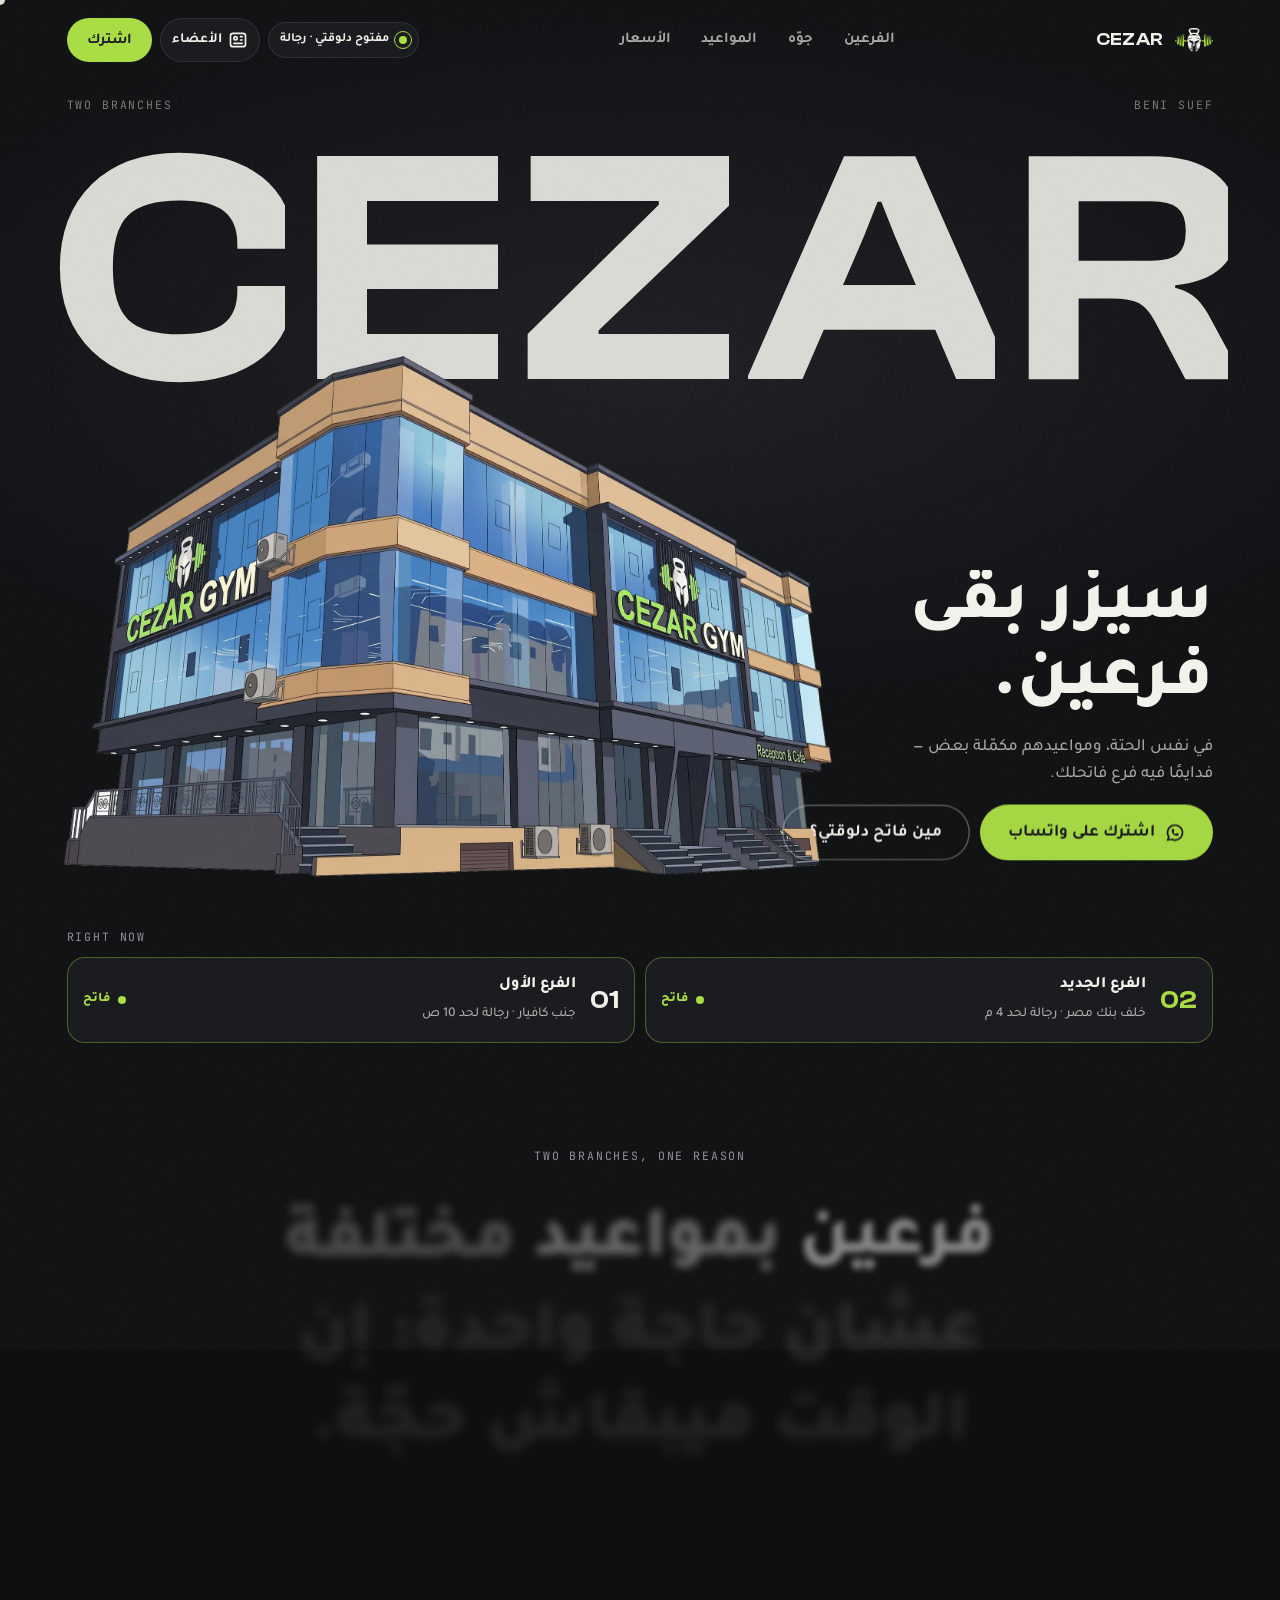
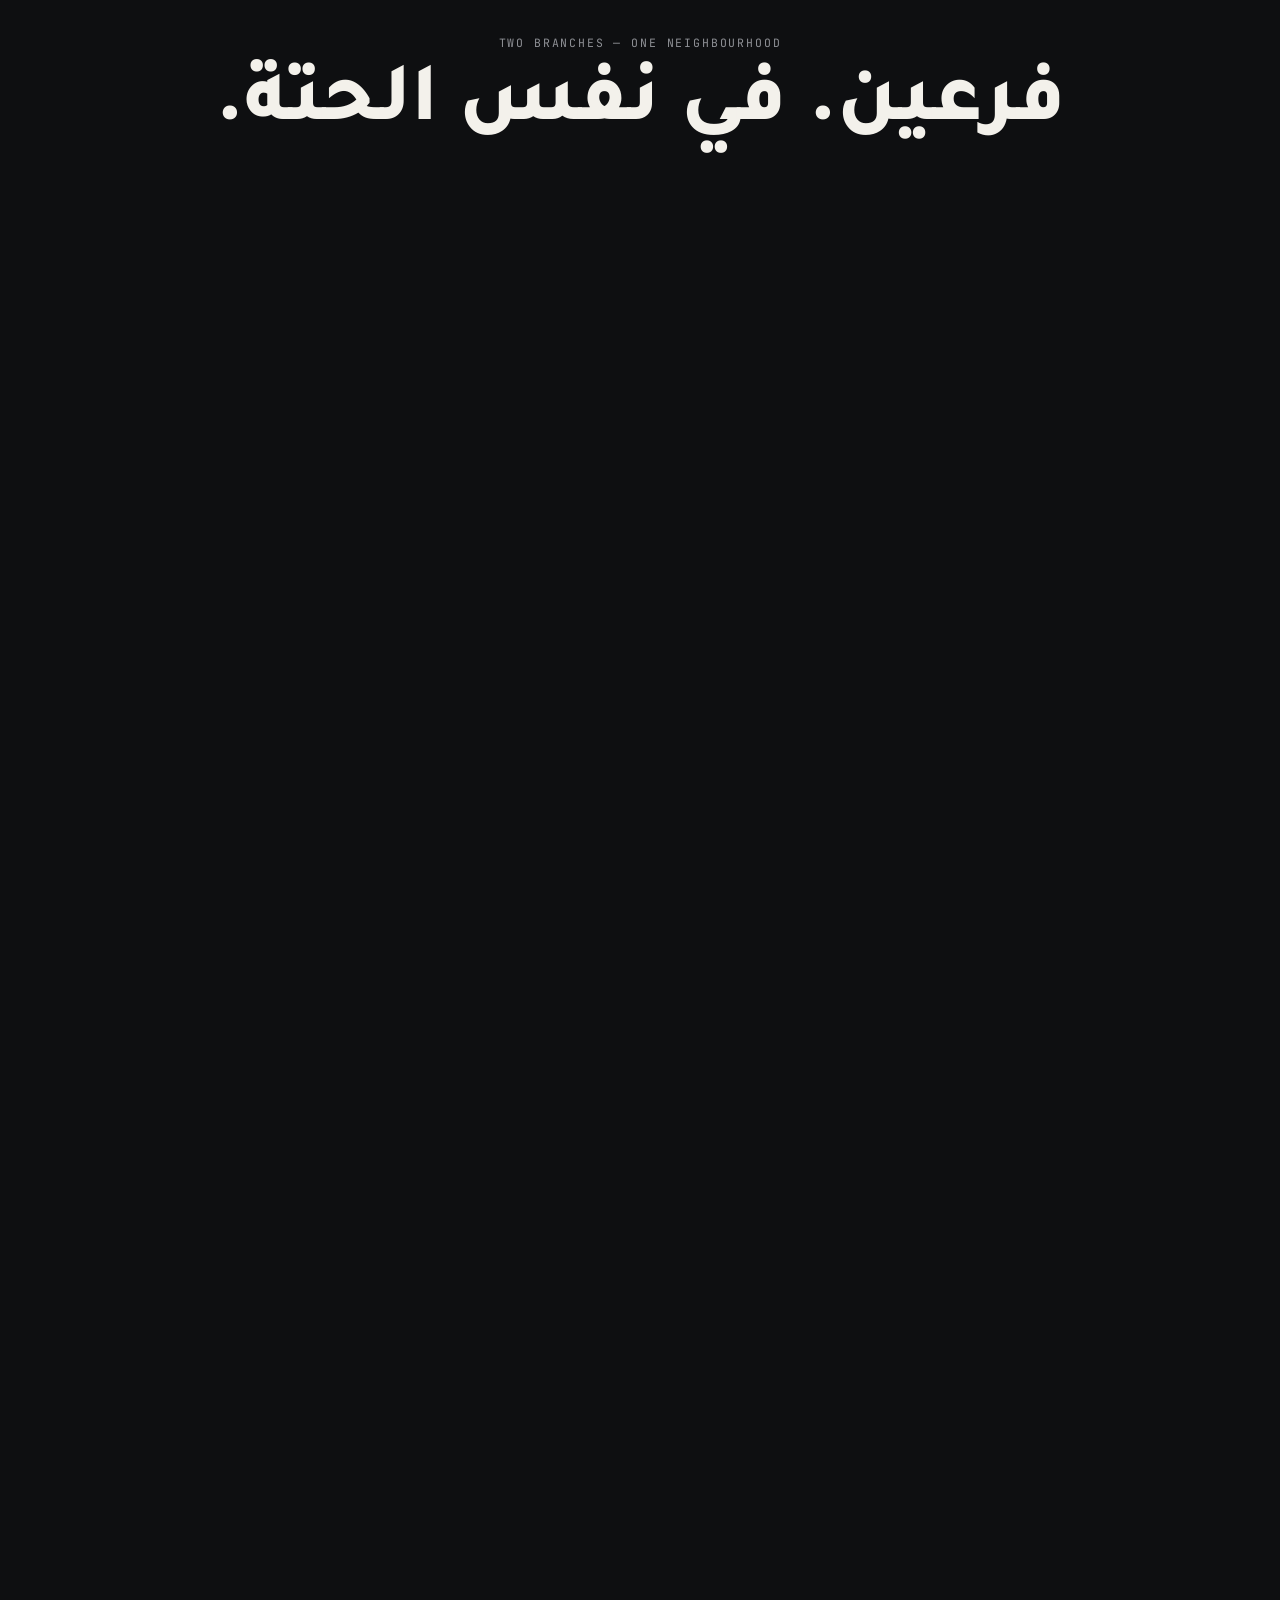
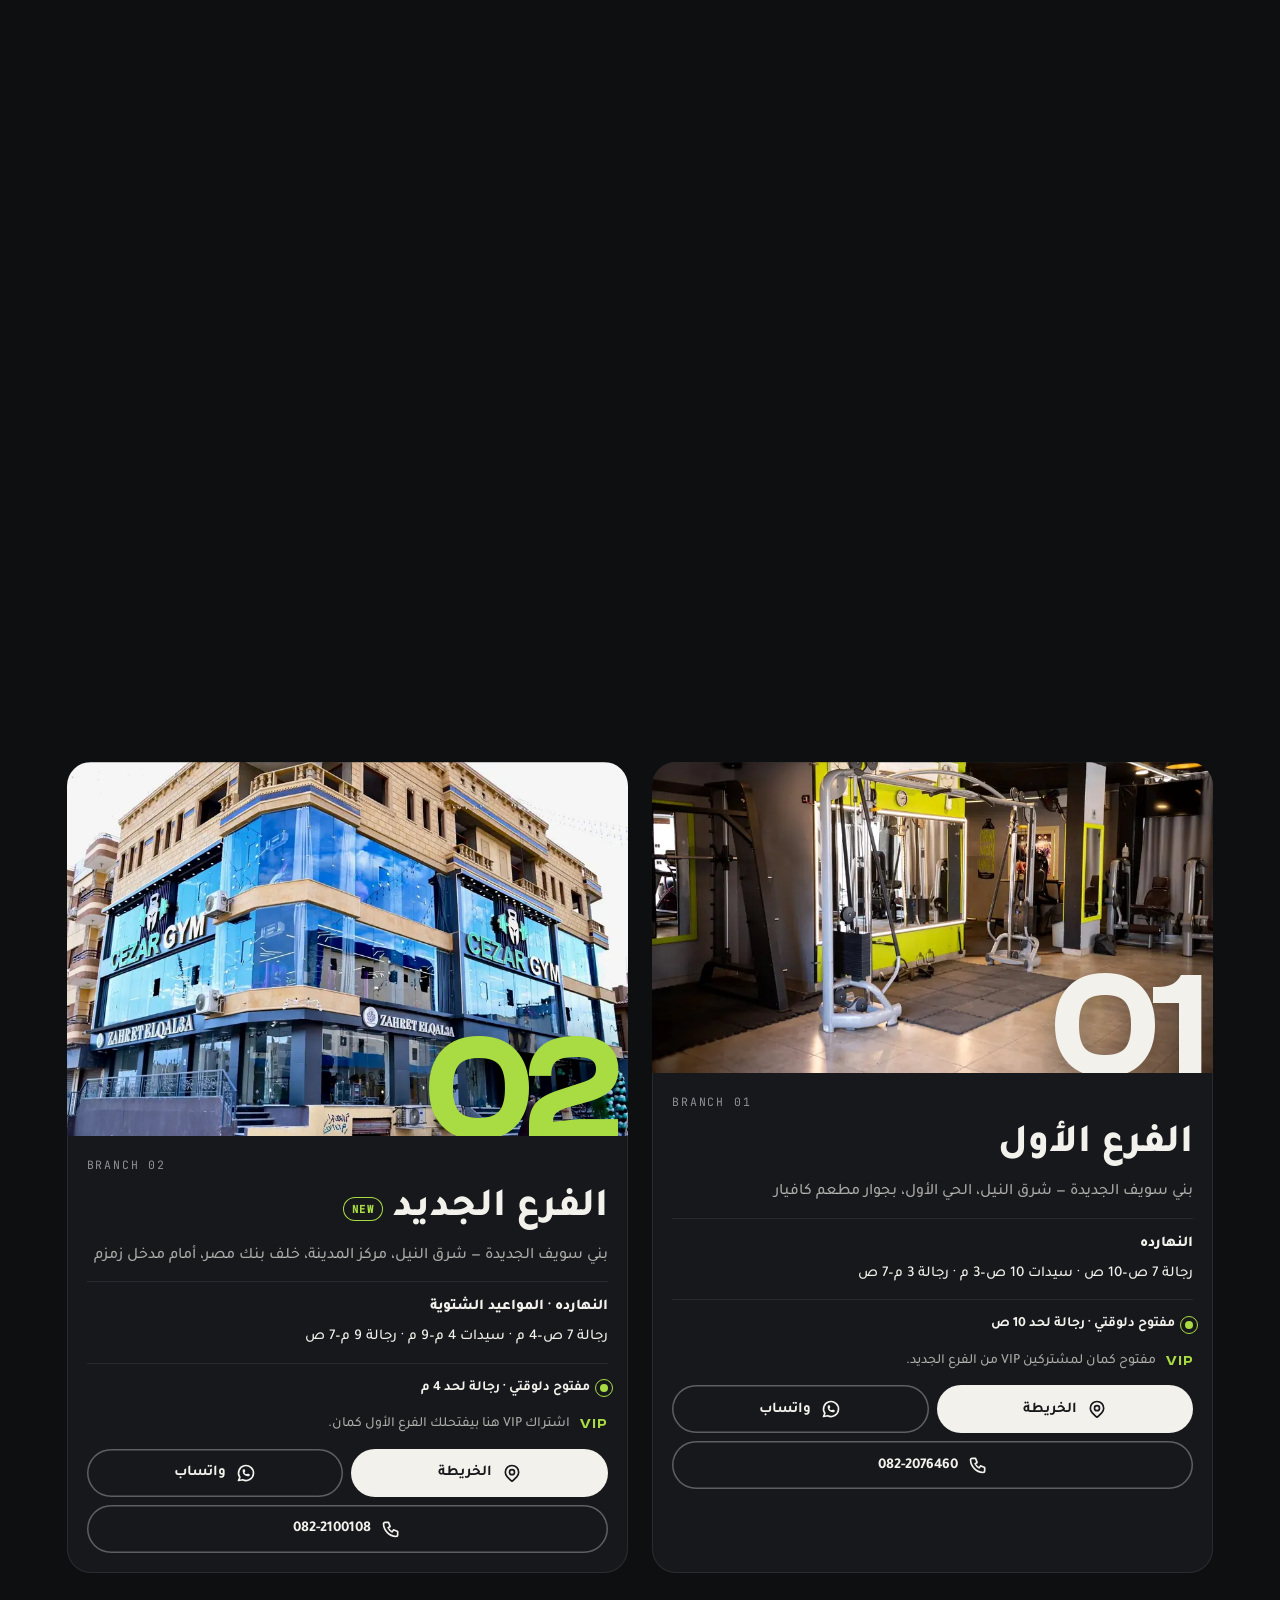
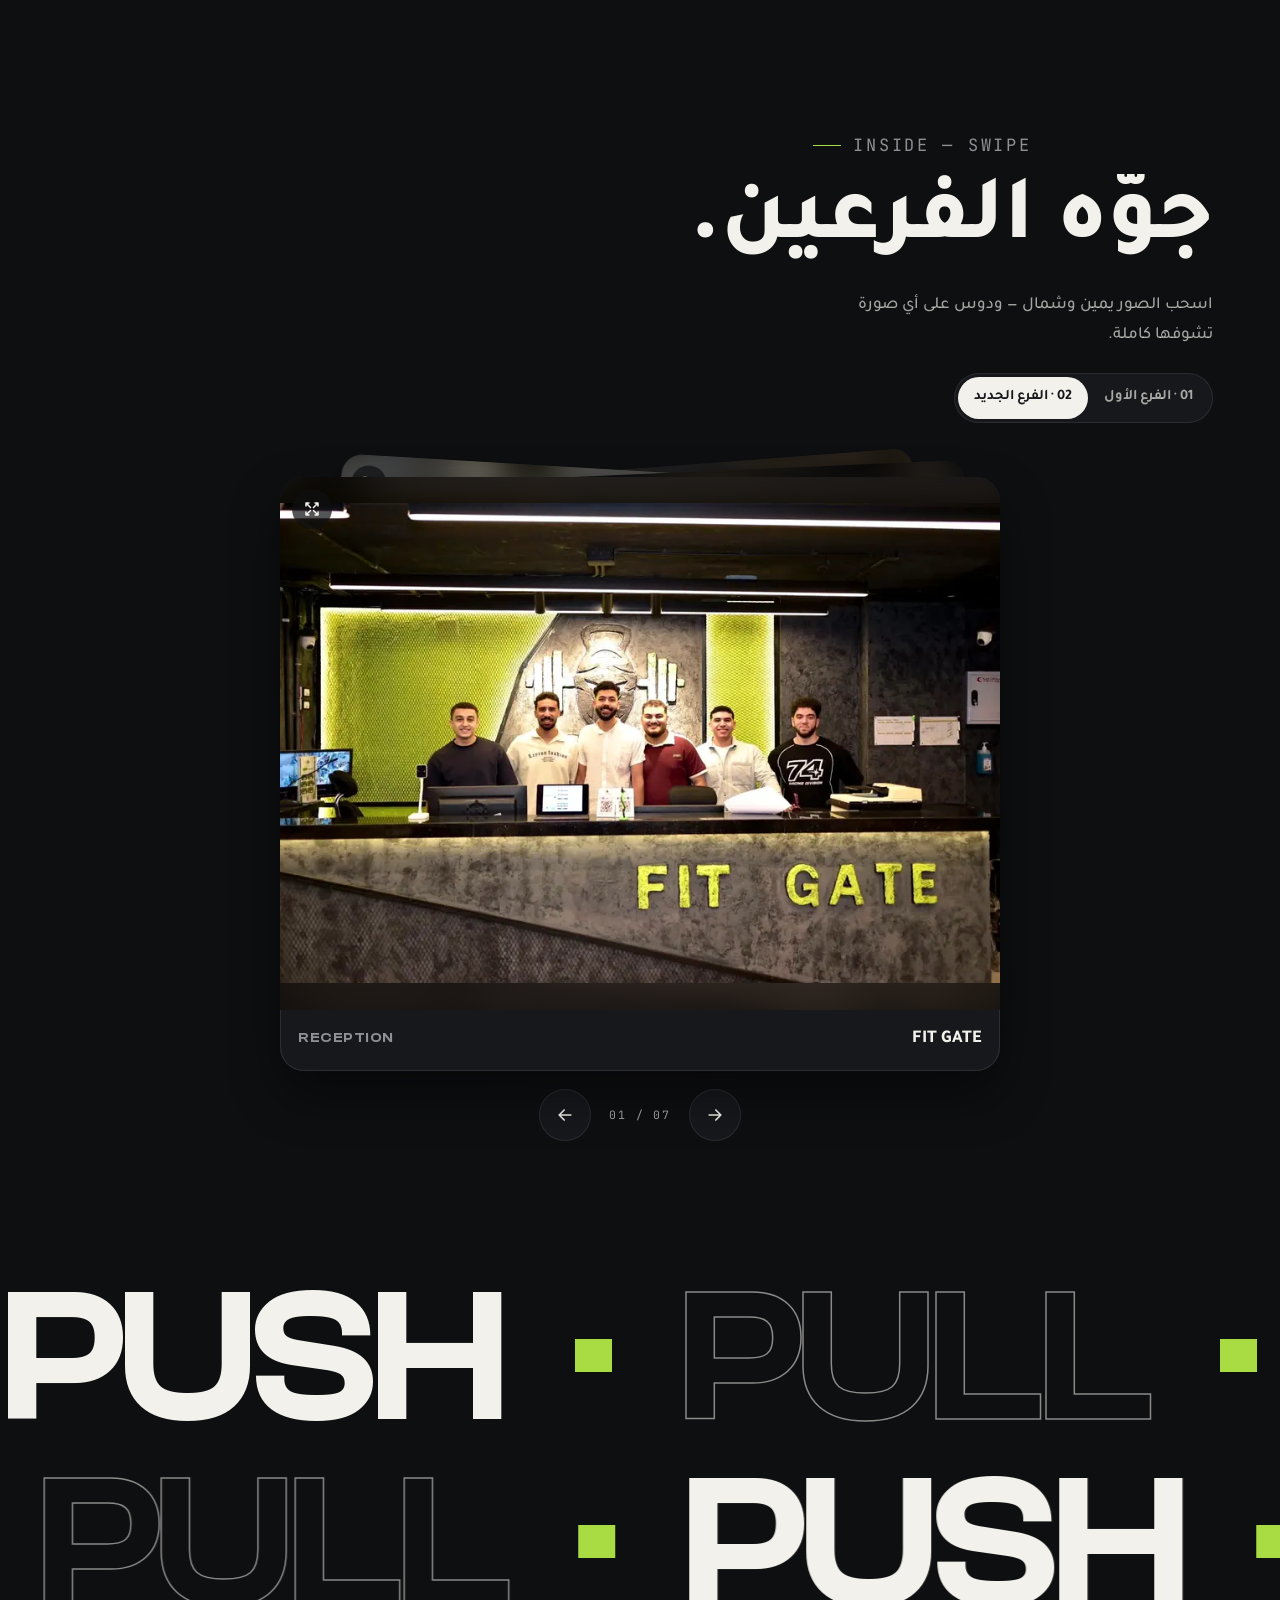
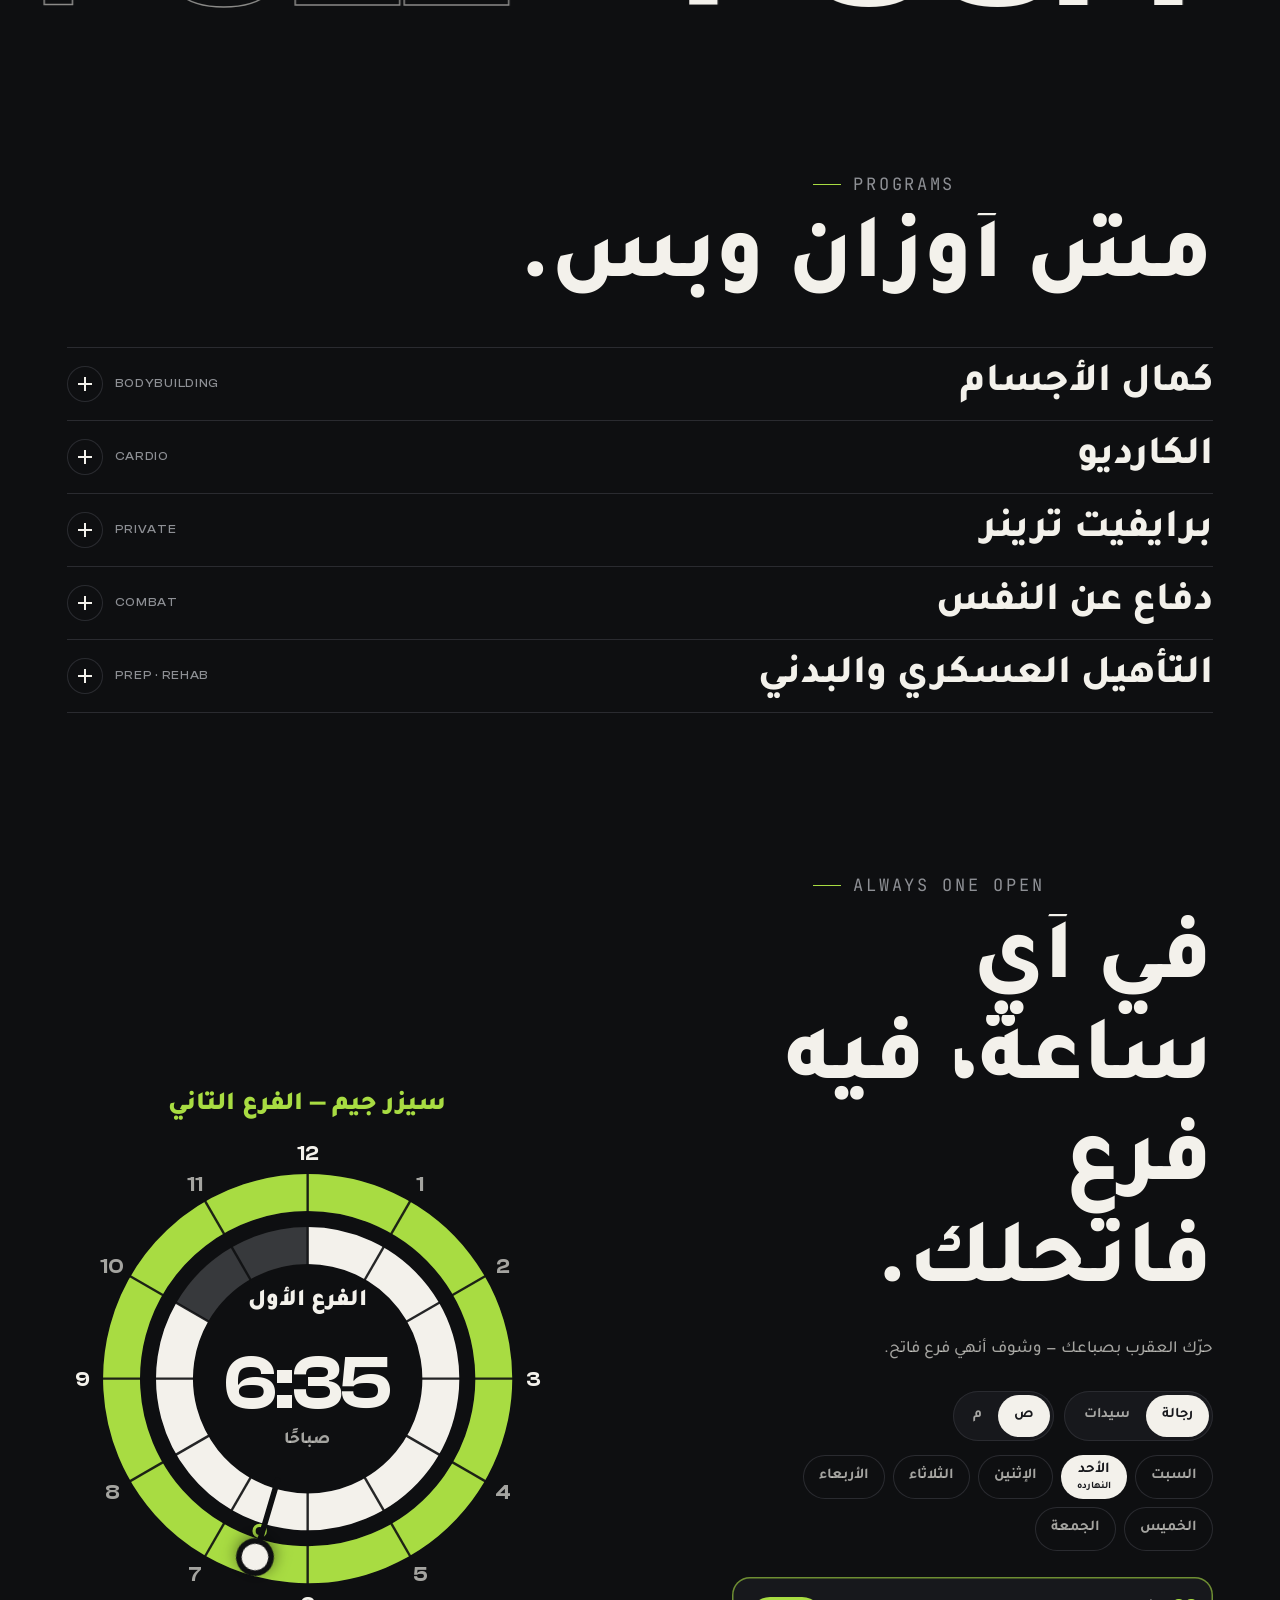
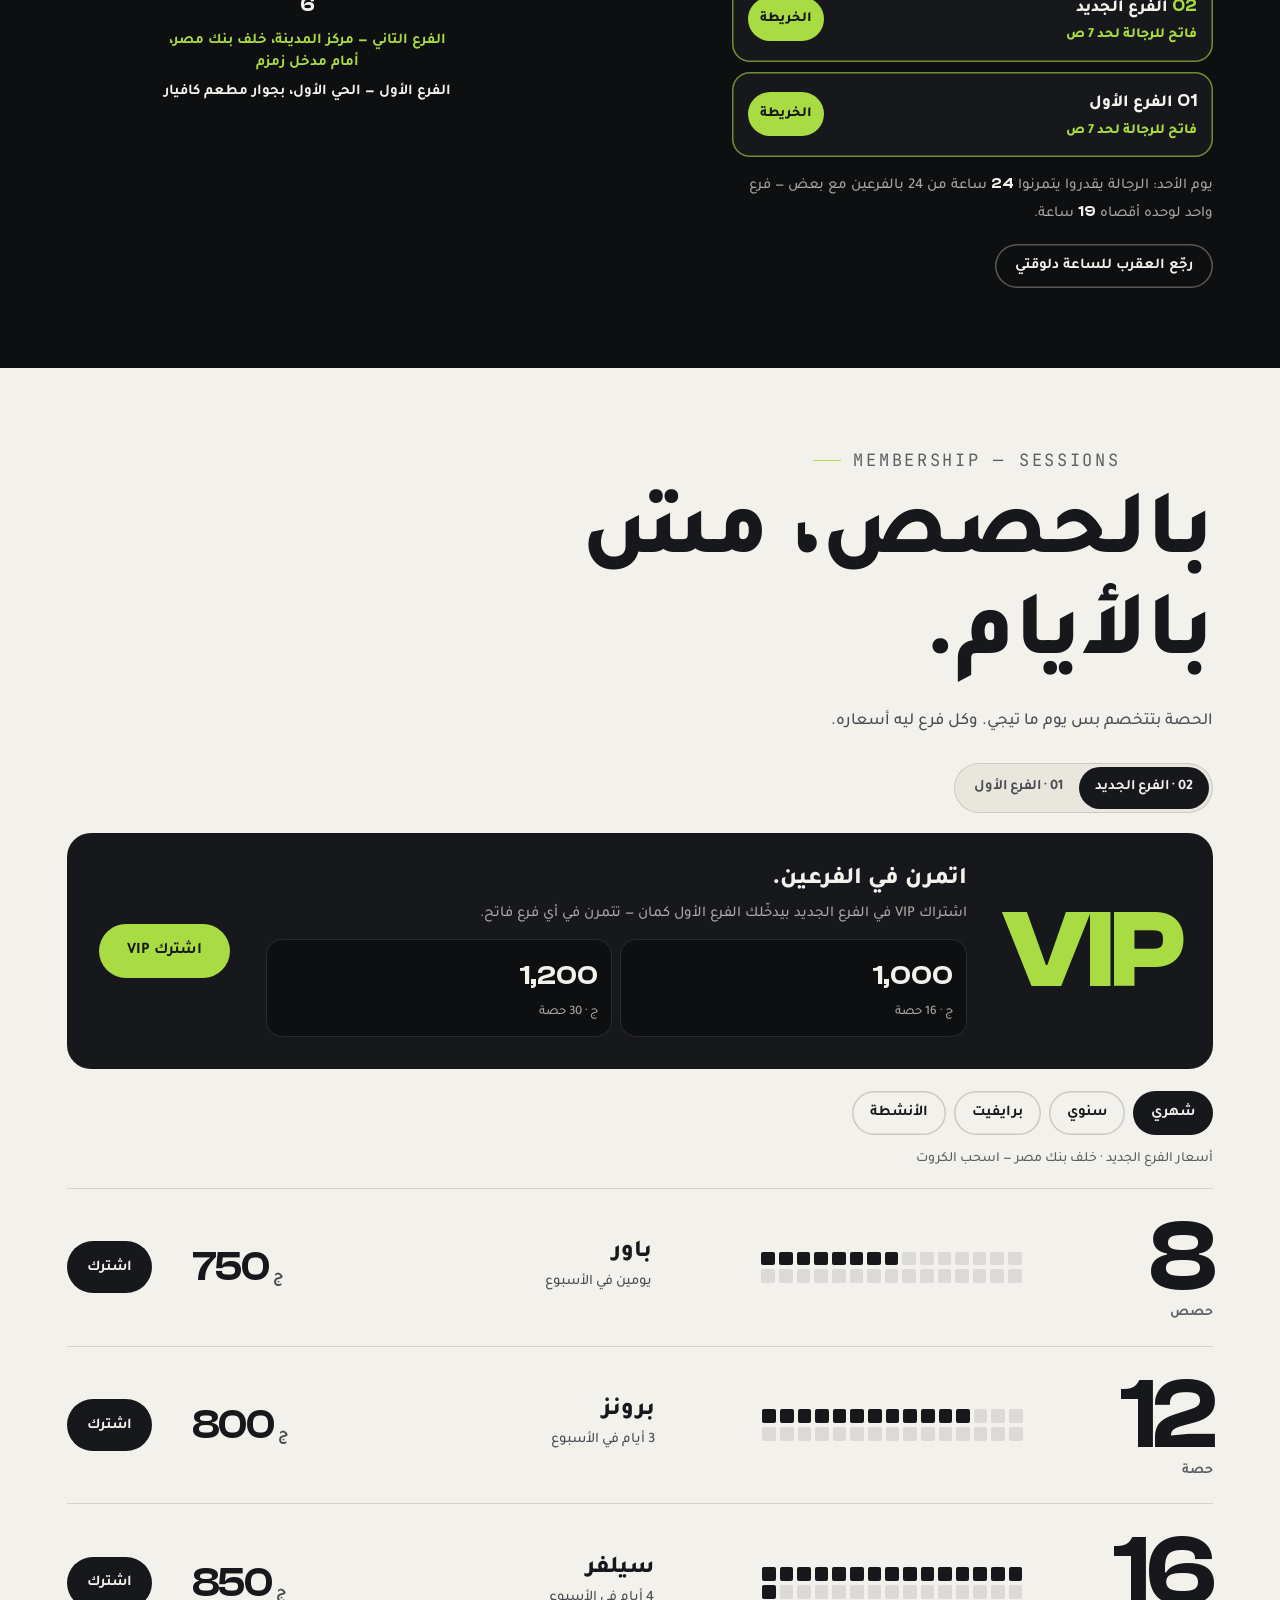
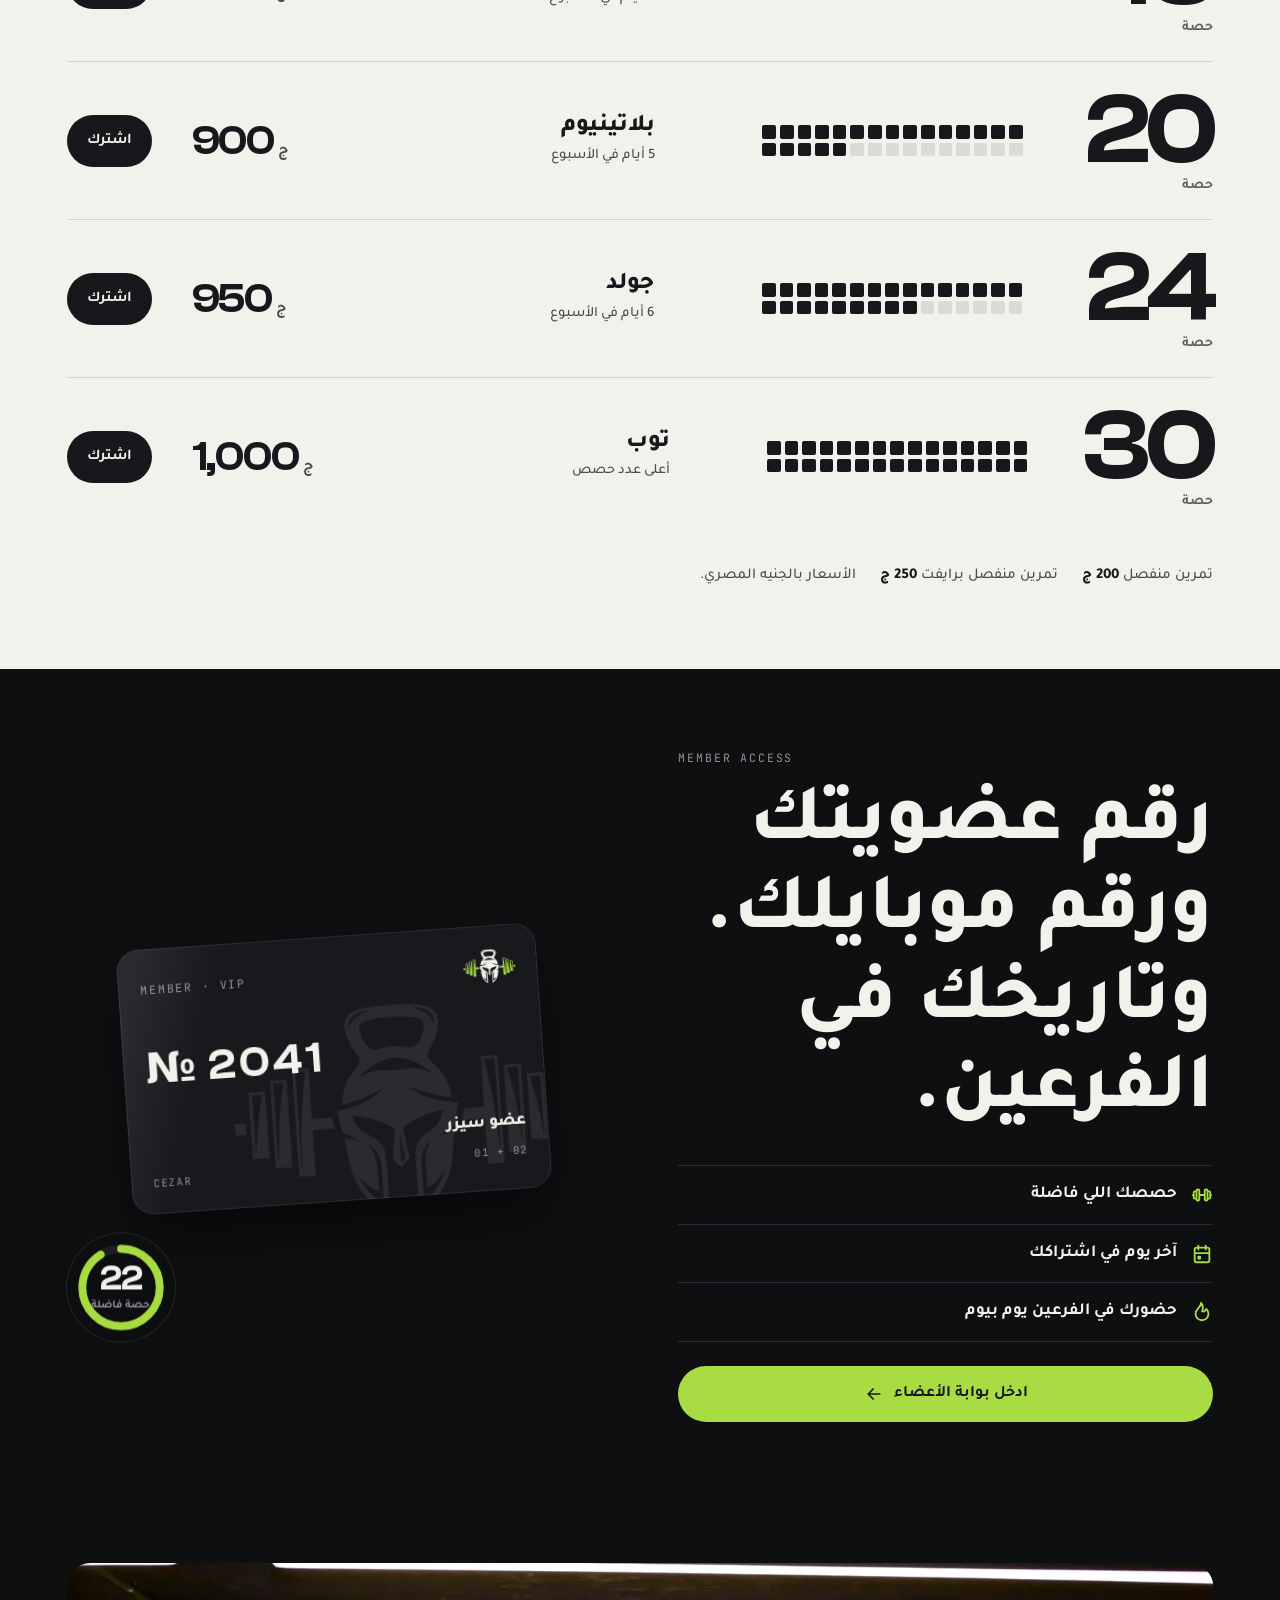
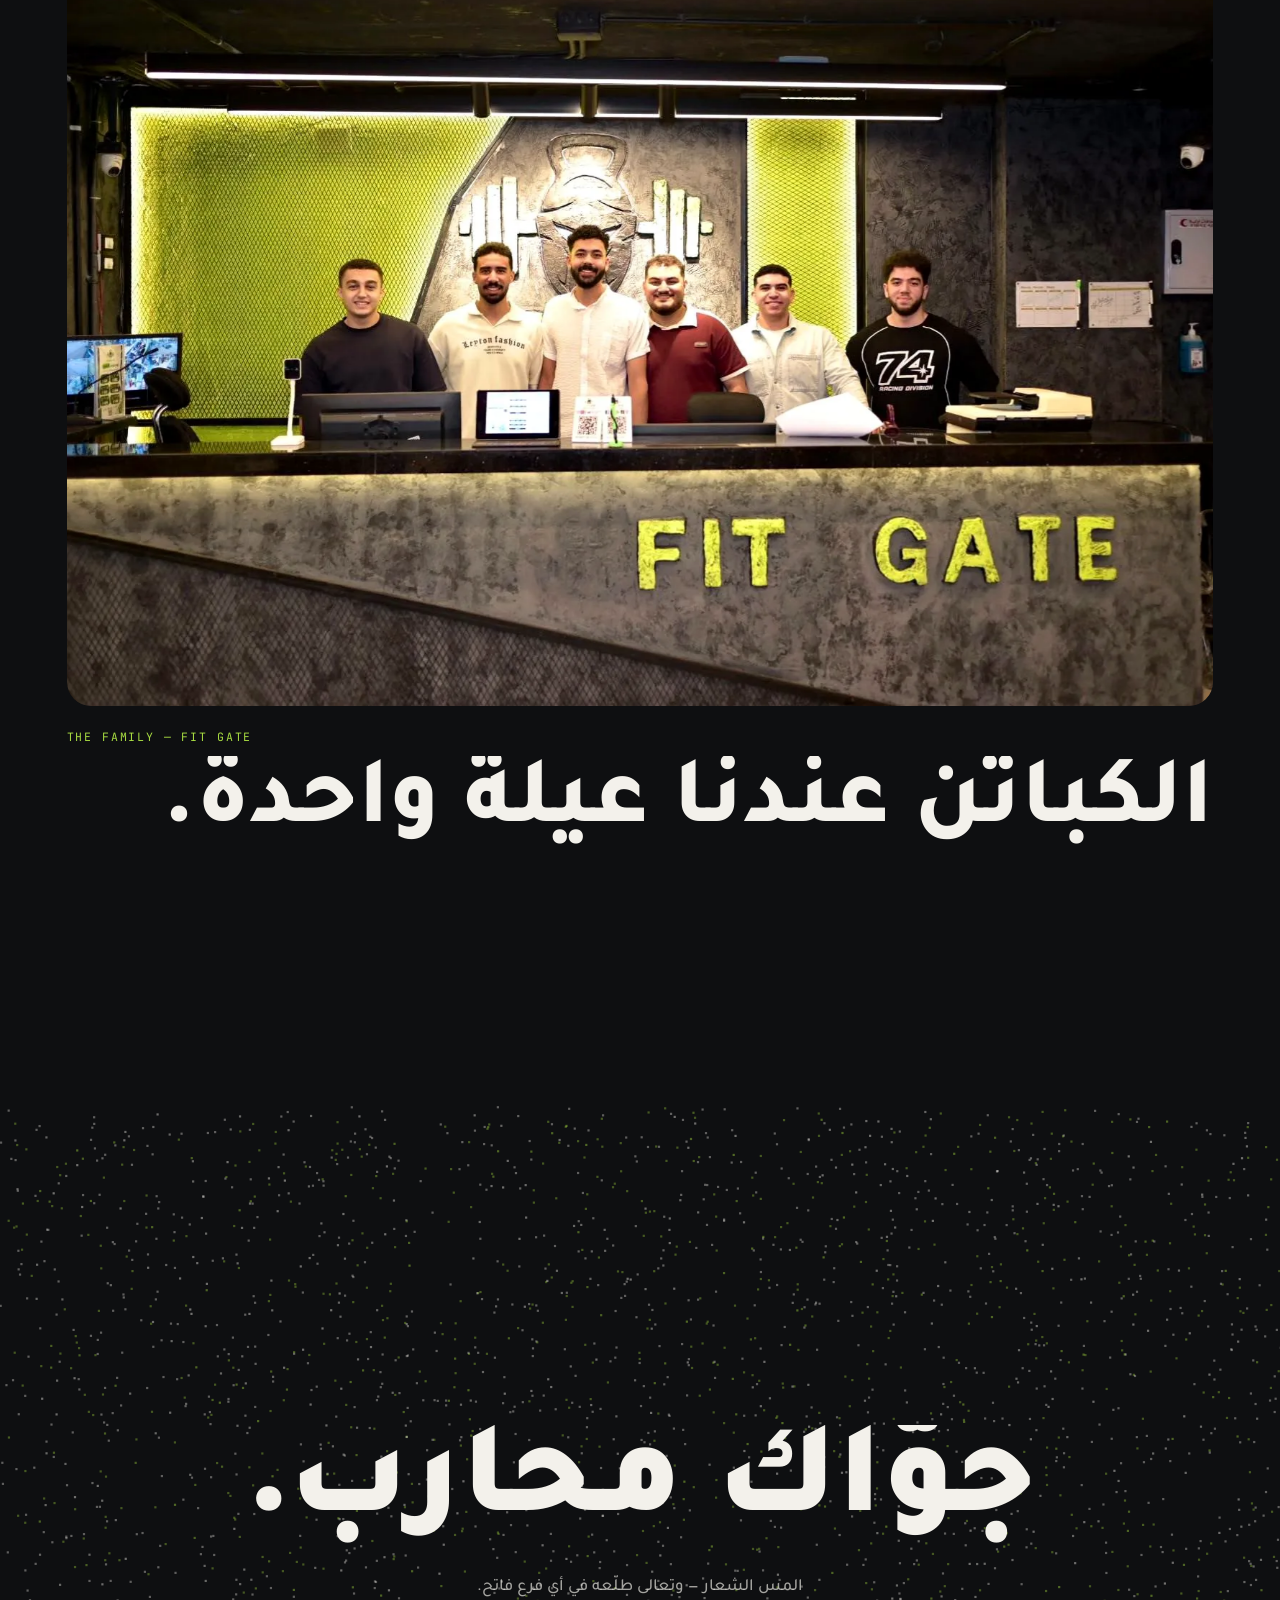
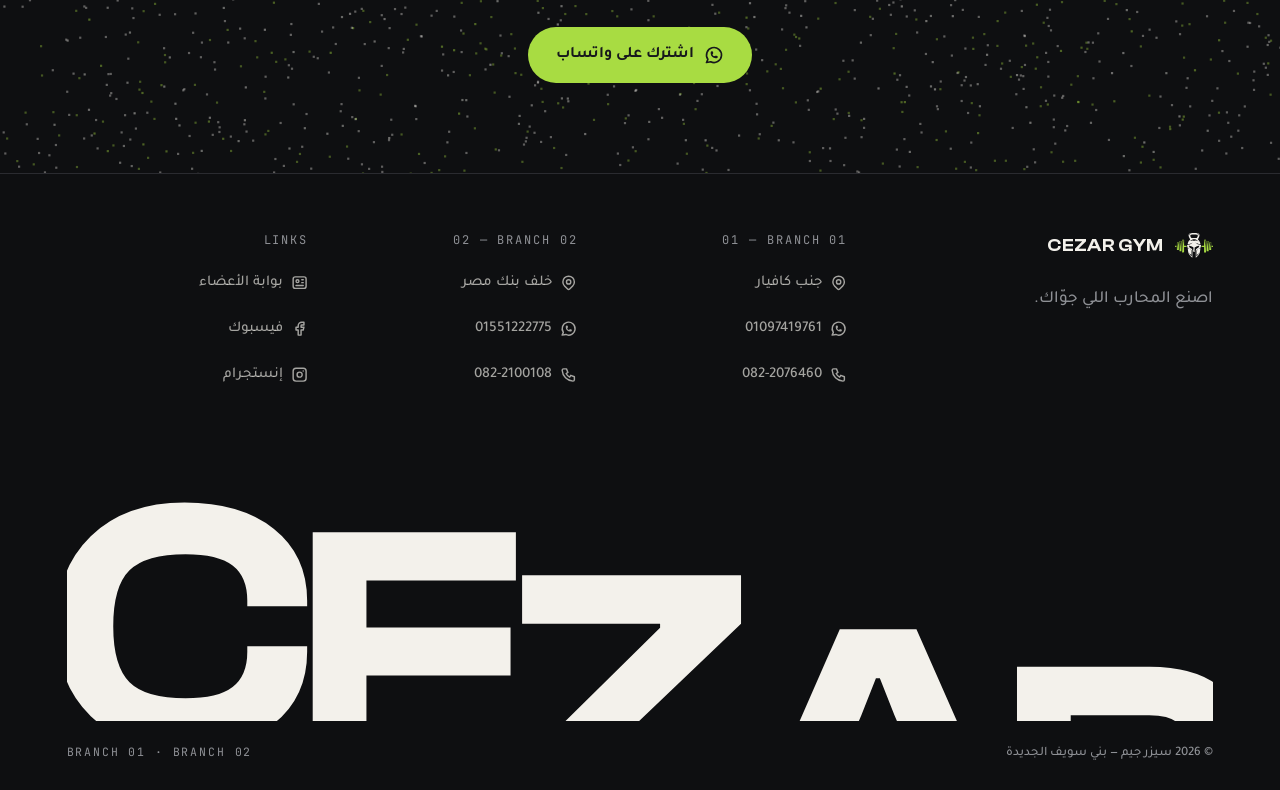
==== commit 3217a43a: "v4: إعادة بناء الموقع للموبايل أولًا - شريط سفلي للإبهام، شيتات من تحت، عارض صور ملء الشاشة بالسحب -" ====
--- a/index.html
+++ b/index.html
@@ -15,17 +15,18 @@
 <link rel="icon" href="assets/img/emblem.svg" type="image/svg+xml">
 <link rel="preload" href="assets/fonts/clash-600.woff2" as="font" type="font/woff2" crossorigin>
 <link rel="preload" href="assets/fonts/tajawal-800-ar.woff2" as="font" type="font/woff2" crossorigin>
-<link rel="preload" href="assets/img/hero-cut.webp" as="image">
-<link rel="stylesheet" href="assets/css/base.css?v=12">
-<link rel="stylesheet" href="assets/css/site.css?v=13">
-<noscript><style>html.intro .loader{display:none}html.intro body{overflow:auto}.cross__track{overflow-x:auto}.banks [data-b]{opacity:1!important}</style></noscript>
+<link rel="preload" href="assets/img/hero-cut@s.webp" as="image" media="(max-width: 760px)">
+<link rel="preload" href="assets/img/hero-cut.webp" as="image" media="(min-width: 761px)">
+<link rel="stylesheet" href="assets/css/base.css?v=21">
+<link rel="stylesheet" href="assets/css/site.css?v=21">
+<noscript><style>html.intro .loader{display:none}html.intro body{overflow:auto}[data-b],[data-reveal]{opacity:1!important}</style></noscript>
 <script>
   try { if (sessionStorage.getItem('cz-intro') || matchMedia('(prefers-reduced-motion: reduce)').matches) document.documentElement.classList.remove('intro'); } catch (e) { document.documentElement.classList.remove('intro'); }
 </script>
 </head>
 <body>
 
-<!-- 0 · المقدمة: الشعار بيترسم خط ← بيتملى ← ستارة -->
+<!-- 0 · المقدمة -->
 <div class="loader" aria-hidden="true">
   <div class="loader__box">
     <svg class="loader__em" viewBox="0 0 1980 1290" fill-rule="evenodd">
@@ -39,8 +40,8 @@
 
 <div class="cursor" aria-hidden="true"><span class="cursor__label"></span></div>
 <div class="grain" aria-hidden="true"></div>
-<div class="peek" aria-hidden="true"><img alt=""></div>
-
+
+<!-- النافبار: مختصرة على الموبايل -->
 <header class="nav" data-nav>
   <a class="brand" href="#top" aria-label="سيزر جيم — أول الصفحة">
     <img src="assets/img/emblem.svg" alt="" width="46" height="30">
@@ -49,254 +50,224 @@
   <nav class="nav__links" aria-label="الأقسام">
     <a class="link-line" href="#banks">الفرعين</a>
     <a class="link-line" href="#inside">جوّه</a>
-    <a class="link-line" href="#programs">البرامج</a>
     <a class="link-line" href="#clock">المواعيد</a>
-    <a class="link-line" href="#plans">الباقات</a>
+    <a class="link-line" href="#plans">الأسعار</a>
   </nav>
   <div class="nav__end">
-    <span class="live" data-live><i class="live__dot"></i><span data-live-text>المواعيد</span></span>
-    <a class="btn btn--ghost btn--sm" href="member.html">بوابة الأعضاء</a>
-    <a class="btn btn--lime btn--sm" data-wa="أهلًا، عايز أشترك في سيزر جيم" href="https://wa.me/201097419761" target="_blank" rel="noopener" data-magnet>اشترك</a>
-    <button class="nav__menu" type="button" aria-expanded="false" aria-controls="menu" aria-label="القايمة"><span></span><span></span></button>
+    <a class="live live--chip" data-live href="#clock"><i class="live__dot"></i><span data-live-text>المواعيد</span></a>
+    <a class="iconbtn" href="member.html" aria-label="بوابة الأعضاء"><svg class="ico" aria-hidden="true"><use href="assets/icons/sprite.svg#i-id"/></svg><span>الأعضاء</span></a>
+    <a class="btn btn--lime btn--sm nav__join" data-wa="أهلًا، عايز أشترك في سيزر جيم" href="https://wa.me/201097419761" target="_blank" rel="noopener">اشترك</a>
   </div>
 </header>
 
-<div class="menu" id="menu">
-  <a class="menu__big" href="#banks">الفرعين</a>
-  <a class="menu__big" href="#inside">جوّه</a>
-  <a class="menu__big" href="#clock">المواعيد</a>
-  <a class="menu__big" href="#plans">الباقات</a>
-  <a class="menu__big" href="member.html">بوابة الأعضاء</a>
-  <p class="mono">Cezar Gym — Beni Suef</p>
-</div>
+<!-- الشريط السفلي للموبايل (في متناول الإبهام) -->
+<nav class="dock" aria-label="تنقّل سريع" data-dock>
+  <a href="#banks" data-dock-to="banks"><svg class="ico" aria-hidden="true"><use href="assets/icons/sprite.svg#i-map-pin"/></svg><span>الفرعين</span></a>
+  <a href="#clock" data-dock-to="clock"><svg class="ico" aria-hidden="true"><use href="assets/icons/sprite.svg#i-clock"/></svg><span>مين فاتح</span></a>
+  <a href="#plans" data-dock-to="plans"><svg class="ico" aria-hidden="true"><use href="assets/icons/sprite.svg#i-ticket"/></svg><span>الأسعار</span></a>
+  <a class="dock__join" data-wa="أهلًا، عايز أشترك في سيزر جيم" href="https://wa.me/201097419761" target="_blank" rel="noopener"><svg class="ico" aria-hidden="true"><use href="assets/icons/sprite.svg#i-brand-whatsapp"/></svg><span>اشترك</span></a>
+</nav>
 
 <main>
 
-  <!-- 1 · الهيرو -->
+  <!-- 1 · الهيرو: المبنى قدّام وCEZAR وراه -->
   <section class="hero" id="top" aria-label="سيزر جيم — فرعين">
-    <!-- وضع «المبنى المفرّغ»: بيشتغل لما CZ.hero.cut يبقى فيه مسار صورة PNG/WebP شفافة -->
-    <div class="hero__cut" aria-hidden="true">
-      <div class="hero__sky" data-hero-sky></div>
-      <p class="hero__big"><span class="hb"><span class="hbi">C</span></span><span class="hb"><span class="hbi">E</span></span><span class="hb"><span class="hbi">Z</span></span><span class="hb"><span class="hbi">A</span></span><span class="hb"><span class="hbi">R</span></span></p>
-      <img class="hero__building" alt="" data-hero-building decoding="async">
-      <div class="hero__ground"></div>
-    </div>
-    <div class="hero__frame" data-hero-frame>
-      <img class="hero__img" src="assets/img/facade-corner.webp" srcset="assets/img/facade-corner@s.webp 860w, assets/img/facade-corner.webp 1600w" sizes="100vw" alt="مبنى فرع سيزر جيم الجديد بواجهة ازاز ولافتتين CEZAR GYM" width="1600" height="1066" fetchpriority="high" data-hero-img>
-      <div class="hero__shade"></div>
-    </div>
+    <div class="hero__sky" data-hero-sky></div>
     <div class="hero__meta mono">
       <span data-hero-fade>Two branches</span>
-      <span data-hero-fade><i></i>Beni Suef — Egypt</span>
-      <span data-hero-fade>Now open</span>
-    </div>
-    <div class="hero__body" data-hero-body>
-      <div class="hero__row">
-        <div>
-          <h1 class="hero__title" data-hero-lines>سيزر بقى فرعين.</h1>
-          <p class="hero__sub" data-hero-fade>في نفس الحتة، ومواعيدهم مكمّلة بعض — فدايمًا فيه فرع فاتحلك.</p>
-        </div>
-        <div class="hero__ctas" data-hero-fade>
-          <a class="btn btn--lime" data-wa="أهلًا، عايز أعرف تفاصيل الاشتراك في سيزر جيم" href="https://wa.me/201097419761" target="_blank" rel="noopener">
-            <svg class="ico" aria-hidden="true"><use href="assets/icons/sprite.svg#i-brand-whatsapp"/></svg>اشترك على واتساب
-          </a>
-          <a class="btn btn--ghost" href="#clock">مين فاتح دلوقتي؟
-            <svg class="ico" aria-hidden="true"><use href="assets/icons/sprite.svg#i-arrow-down"/></svg>
-          </a>
-        </div>
-      </div>
-      <p class="hero__word" aria-hidden="true"><span class="hw"><span class="hwi">C</span></span><span class="hw"><span class="hwi">E</span></span><span class="hw"><span class="hwi">Z</span></span><span class="hw"><span class="hwi">A</span></span><span class="hw"><span class="hwi">R</span></span></p>
-    </div>
-  </section>
-
-  <!-- 2 · الجملة -->
+      <span data-hero-fade>Beni Suef</span>
+    </div>
+    <div class="hero__stage" data-hero-stage>
+      <p class="hero__big" aria-hidden="true" data-hero-word><span class="hb"><span class="hbi">C</span></span><span class="hb"><span class="hbi">E</span></span><span class="hb"><span class="hbi">Z</span></span><span class="hb"><span class="hbi">A</span></span><span class="hb"><span class="hbi">R</span></span></p>
+      <img class="hero__building" src="assets/img/hero-cut@s.webp" srcset="assets/img/hero-cut@s.webp 1100w, assets/img/hero-cut.webp 2000w" sizes="(max-width: 760px) 100vw, 64vw" width="1100" height="745" alt="رسم لمبنى فرع سيزر جيم الجديد بلافتتين CEZAR GYM" data-hero-building fetchpriority="high">
+    </div>
+    <div class="hero__copy" data-hero-copy>
+      <h1 class="hero__title" data-hero-lines>سيزر بقى فرعين.</h1>
+      <p class="hero__sub" data-hero-fade>في نفس الحتة، ومواعيدهم مكمّلة بعض — فدايمًا فيه فرع فاتحلك.</p>
+      <div class="hero__ctas" data-hero-fade>
+        <a class="btn btn--lime" data-wa="أهلًا، عايز أعرف تفاصيل الاشتراك في سيزر جيم" href="https://wa.me/201097419761" target="_blank" rel="noopener">
+          <svg class="ico" aria-hidden="true"><use href="assets/icons/sprite.svg#i-brand-whatsapp"/></svg>اشترك على واتساب</a>
+        <a class="btn btn--ghost" href="#clock">مين فاتح دلوقتي؟</a>
+      </div>
+      <button class="tiltbtn" type="button" data-tilt-btn hidden>فعّل حركة الموبايل</button>
+    </div>
+  </section>
+
+  <!-- 2 · دلوقتي -->
+  <section class="now" aria-label="مين فاتح دلوقتي">
+    <p class="mono muted">Right now</p>
+    <div class="now__list" data-now></div>
+  </section>
+
+  <!-- 3 · الجملة -->
   <section class="manifesto" aria-label="الفكرة">
     <p class="mono">Two branches, one reason</p>
     <p class="manifesto__text" data-words>فرعين بمواعيد مختلفة عشان حاجة واحدة: إن الوقت ميبقاش حجّة.</p>
   </section>
 
-  <!-- 3 · فرعين في نفس الحتة (الدمج) -->
+  <!-- 4 · فرعين في نفس الحتة — خريطة توضيحية أقرب للحقيقية -->
   <section class="banks" id="banks" aria-labelledby="banks-title" data-banks>
     <div class="banks__pin">
       <header class="banks__head">
         <p class="mono">Two branches — one neighbourhood</p>
         <h2 id="banks-title">فرعين. في نفس الحتة.</h2>
       </header>
-      <div class="banks__map">
-        <!-- ديسكتوب: رسم توضيحي للحتة حوالين ميدان الجامع -->
-        <svg class="banks__svg banks__svg--d" viewBox="0 0 1200 680" aria-hidden="true">
+      <div class="banks__map" data-map>
+        <svg class="banks__svg" viewBox="0 0 720 1200" aria-hidden="true">
+          <g class="map__minor">
+            <path d="M560 -20 L 600 300"/><path d="M180 140 L 330 430"/><path d="M0 430 L 340 520"/>
+            <path d="M520 600 L 640 1000"/><path d="M60 600 L 300 760"/><path d="M720 980 L 470 1220"/>
+            <path d="M-20 880 L 330 812"/><path d="M500 860 L 740 900"/>
+          </g>
           <g class="map__roads">
-            <path d="M-40 640 L 1240 330"/>
-            <path d="M250 -40 L 566 302"/>
-            <path d="M636 300 L 1240 30"/>
-            <path d="M556 360 L 100 560"/>
-            <path d="M628 372 L 760 720"/>
-            <path d="M720 -40 L 790 220"/>
-            <path d="M330 470 L 400 580"/>
+            <path d="M40 -20 L 372 482"/>
+            <path d="M330 -20 L 418 474"/>
+            <path d="M440 488 L 740 300"/>
+            <path d="M448 540 L 740 650"/>
+            <path d="M356 548 L -20 720"/>
+            <path d="M386 566 L 250 1220"/>
+            <path d="M-20 1150 L 740 760"/>
           </g>
-          <circle class="map__ring" cx="600" cy="330" r="48"/>
-          <circle class="map__park" cx="600" cy="330" r="26"/>
-          <text class="map__label" x="668" y="402">ميدان الجامع</text>
-          <text class="map__label map__label--sm" x="800" y="128" text-anchor="middle">مطعم كافيار</text>
-          <text class="map__label map__label--sm" x="420" y="604" text-anchor="end">بنك مصر · زمزم</text>
-          <path class="bridge__draw" d="M392 522 C 460 470, 520 410, 556 362 A 48 48 0 0 1 642 306 L 800 202"/>
-          <path class="bridge__flow" d="M392 522 C 460 470, 520 410, 556 362 A 48 48 0 0 1 642 306 L 800 202"/>
+          <circle class="map__ring" cx="400" cy="520" r="48"/>
+          <circle class="map__park" cx="400" cy="520" r="24"/>
+          <text class="map__label" x="458" y="522" text-anchor="start" direction="ltr">ميدان الجامع</text>
+          <text class="map__label map__label--sm" x="388" y="214" text-anchor="end">مطعم كافيار</text>
+          <circle class="map__poi" cx="402" cy="228" r="7"/>
+          <text class="map__label map__label--sm" x="196" y="1052" text-anchor="middle">بنك مصر · زمزم</text>
+          <circle class="map__poi" cx="232" cy="1004" r="7"/>
+          <path class="route" data-route d="M465 320 L 404 336 L 418 474 A 48 48 0 0 0 386 566 L 336 800 L 236 918 L 195 950"/>
+          <path class="route__flow" d="M465 320 L 404 336 L 418 474 A 48 48 0 0 0 386 566 L 336 800 L 236 918 L 195 950"/>
+          <circle class="walker" r="11" cx="465" cy="320" data-walker/>
         </svg>
-        <!-- موبايل -->
-        <svg class="banks__svg banks__svg--m" viewBox="0 0 400 600" aria-hidden="true">
-          <g class="map__roads">
-            <path d="M-20 560 L 420 400"/>
-            <path d="M40 -20 L 180 278"/>
-            <path d="M222 278 L 420 80"/>
-            <path d="M178 322 L -20 470"/>
-            <path d="M212 330 L 300 620"/>
-            <path d="M290 -20 L 304 150"/>
-          </g>
-          <circle class="map__ring" cx="200" cy="300" r="32"/>
-          <circle class="map__park" cx="200" cy="300" r="17"/>
-          <text class="map__label" x="244" y="350">ميدان الجامع</text>
-          <path class="bridge__draw" d="M110 440 C 140 400, 160 360, 178 326 A 32 32 0 0 1 226 276 L 302 152"/>
-          <path class="bridge__flow" d="M110 440 C 140 400, 160 360, 178 326 A 32 32 0 0 1 226 276 L 302 152"/>
-        </svg>
-        <span class="bank-name bank-name--e mono" data-b="ename">Beni Suef El Gedida</span>
-        <span class="bank-name bank-name--w mono" data-b="wname">Illustration — not to scale</span>
-        <span class="compass mono" aria-hidden="true">N ↑</span>
-
-        <article class="pin pin--b1" data-b="b1">
-          <i class="pin__dot"></i>
-          <div class="pin__card">
-            <img src="assets/img/b1-floor@s.webp" alt="قاعة الأوزان في الفرع الأول" loading="lazy">
-            <div class="pin__body"><span class="pin__n lat">01</span><h3>الفرع الأول</h3><p>بجوار مطعم كافيار</p><span class="live live--sm" data-live-branch="b1"><i class="live__dot"></i><span data-live-text>—</span></span></div>
-          </div>
-        </article>
-        <article class="pin pin--b2" data-b="b2">
-          <i class="pin__dot"></i>
-          <div class="pin__card">
-            <img src="assets/img/facade-corner@s.webp" alt="واجهة الفرع الجديد" loading="lazy">
-            <div class="pin__body"><span class="pin__n lat">02</span><h3>الفرع الجديد <span class="newtag">NEW</span></h3><p>خلف بنك مصر · أمام زمزم</p><span class="live live--sm" data-live-branch="b2"><i class="live__dot"></i><span data-live-text>—</span></span></div>
-          </div>
-        </article>
+        <span class="map__note mono" data-b="note">Illustration — not to scale · N ↑</span>
+        <button class="pin pin--b1 pin--left" type="button" data-b="b1" data-sheet-open="b1" aria-label="الفرع الأول — التفاصيل">
+          <i class="pin__dot"></i><span class="pin__tag"><b class="lat">01</b>الفرع الأول</span>
+        </button>
+        <button class="pin pin--b2 pin--right" type="button" data-b="b2" data-sheet-open="b2" aria-label="الفرع الجديد — التفاصيل">
+          <i class="pin__dot"></i><span class="pin__tag"><b class="lat">02</b>الفرع الجديد</span>
+        </button>
         <div class="vip-chip" data-b="vip"><span class="lat">VIP</span><span>ادخل الفرعين</span></div>
       </div>
-      <p class="banks__line" data-b="line">قريبين من بعض — <b>ومواعيدهم مختلفة</b>، فدايمًا فيه واحد فاتح.</p>
-    </div>
-  </section>
-
-  <!-- 4 · الفرعين (المعلومات) -->
+      <p class="banks__line" data-b="line">دوس على أي فرع — <b>والمواعيد مختلفة</b>، فدايمًا فيه واحد فاتح.</p>
+    </div>
+  </section>
+
+  <!-- 5 · كروت الفرعين -->
   <section class="branches" id="branches" aria-label="تفاصيل الفرعين">
     <div class="bcards" data-bcards></div>
   </section>
 
-  <!-- 5 · جوّه — عبور من فرع للتاني -->
-  <section class="cross" id="inside" aria-label="جوّه الفرعين">
+  <!-- 6 · جوّه — كوتشينة صور بالسحب -->
+  <section class="inside" id="inside" aria-label="جوّه الفرعين">
     <header class="sec-head">
-      <p class="mono">Inside — both branches</p>
-      <h2 data-lines>من الفرع الأول للجديد.</h2>
+      <p class="mono">Inside — swipe</p>
+      <h2 data-lines>جوّه الفرعين.</h2>
+      <p>اسحب الصور يمين وشمال — ودوس على أي صورة تشوفها كاملة.</p>
     </header>
-    <div class="cross__pin" data-cross>
-      <div class="cross__hud">
-        <span class="cross__now" data-cross-now><b class="lat">01</b><span>الفرع الأول · جنب كافيار</span></span>
-        <span class="mono muted" data-cross-count>01 / 11</span>
-      </div>
-      <div class="cross__track" data-cross-track>
-        <article class="zone" data-zb="b1"><div class="zone__media"><img src="assets/img/b1-floor.webp" srcset="assets/img/b1-floor@s.webp 860w, assets/img/b1-floor.webp 1600w" sizes="(max-width: 899px) 78vw, 34vw" alt="قاعة الأوزان في الفرع الأول" loading="lazy"><span class="zone__n mono">Branch 01</span></div><div class="zone__name"><h3>قاعة الأوزان</h3><span class="lat">THE ORIGINAL</span></div><p>سكوات وسميث وبنشات أوليمبي.</p></article>
-        <article class="zone" data-zb="b1"><div class="zone__media"><img src="assets/img/b1-technogym.webp" srcset="assets/img/b1-technogym@s.webp 860w, assets/img/b1-technogym.webp 1600w" sizes="(max-width: 899px) 78vw, 34vw" alt="دمبلز تكنوجيم في الفرع الأول" loading="lazy"><span class="zone__n mono">Branch 01</span></div><div class="zone__name"><h3>دمبلز تكنوجيم</h3><span class="lat">TECHNOGYM</span></div><p>الاسم مكتوب على الحديد.</p></article>
-        <article class="zone" data-zb="b1"><div class="zone__media"><img src="assets/img/b1-plates.webp" srcset="assets/img/b1-plates@s.webp 860w, assets/img/b1-plates.webp 1600w" sizes="(max-width: 899px) 78vw, 34vw" alt="شجر الأوزان في الفرع الأول" loading="lazy"><span class="zone__n mono">Branch 01</span></div><div class="zone__name"><h3>شجر الأوزان</h3><span class="lat">PLATES</span></div><p>على طول الحيطة.</p></article>
-        <article class="zone" data-zb="b1"><div class="zone__media"><img src="assets/img/b1-cardio.webp" srcset="assets/img/b1-cardio@s.webp 860w, assets/img/b1-cardio.webp 1600w" sizes="(max-width: 899px) 78vw, 34vw" alt="الكارديو في الفرع الأول" loading="lazy"><span class="zone__n mono">Branch 01</span></div><div class="zone__name"><h3>الكارديو</h3><span class="lat">CARDIO</span></div><p>تريدميل على شبابيك واسعة.</p></article>
-        <article class="zone" data-zb="b1"><div class="zone__media"><img src="assets/img/b1-lockers.webp" srcset="assets/img/b1-lockers@s.webp 860w, assets/img/b1-lockers.webp 1600w" sizes="(max-width: 899px) 78vw, 34vw" alt="اللوكرات في الفرع الأول" loading="lazy"><span class="zone__n mono">Branch 01</span></div><div class="zone__name"><h3>اللوكرات</h3><span class="lat">LOCKERS</span></div><p>لوكر بقفل لكل عضو.</p></article>
-
-        <article class="zone zone--nile" data-zb="nile" aria-label="الفرع التاني قريب">
-          <div class="nile">
-            <svg viewBox="0 0 200 600" preserveAspectRatio="none" aria-hidden="true"><path d="M100 0 C 40 120, 160 220, 100 300 S 40 480, 100 600"/></svg>
-            <i class="nile__dot nile__dot--a"></i><i class="nile__dot nile__dot--b"></i>
-            <p class="lat">SAME HOOD</p>
-            <p class="nile__ar">الفرع<br>التاني<br>قريب.</p>
-          </div>
-        </article>
-
-        <article class="zone" data-zb="b2"><div class="zone__media"><img src="assets/img/plate-red.webp" srcset="assets/img/plate-red@s.webp 860w, assets/img/plate-red.webp 1600w" sizes="(max-width: 899px) 78vw, 34vw" alt="أجهزة بليت حمرا في الفرع الجديد" loading="lazy"><span class="zone__n mono">Branch 02</span></div><div class="zone__name"><h3>أجهزة البليت</h3><span class="lat">PLATE LOADED</span></div><p>الوزن على الجهاز، والحركة حرّة.</p></article>
-        <article class="zone" data-zb="b2"><div class="zone__media"><img src="assets/img/dumbbells.webp" srcset="assets/img/dumbbells@s.webp 860w, assets/img/dumbbells.webp 1600w" sizes="(max-width: 899px) 78vw, 34vw" alt="رف دمبلز في الفرع الجديد" loading="lazy"><span class="zone__n mono">Branch 02</span></div><div class="zone__name"><h3>الدمبلز</h3><span class="lat">FREE WEIGHTS</span></div><p>رفوف كاملة قدّام المراية.</p></article>
-        <article class="zone" data-zb="b2"><div class="zone__media"><img src="assets/img/purple-row.webp" srcset="assets/img/purple-row@s.webp 860w, assets/img/purple-row.webp 1600w" sizes="(max-width: 899px) 78vw, 34vw" alt="صف أجهزة في الفرع الجديد" loading="lazy"><span class="zone__n mono">Branch 02</span></div><div class="zone__name"><h3>الأجهزة</h3><span class="lat">MACHINES</span></div><p>لكل عضلة جهاز.</p></article>
-        <article class="zone" data-zb="b2"><div class="zone__media"><img src="assets/img/treadmills.webp" srcset="assets/img/treadmills@s.webp 860w, assets/img/treadmills.webp 1600w" sizes="(max-width: 899px) 78vw, 34vw" alt="صف تريدميل في الفرع الجديد" loading="lazy"><span class="zone__n mono">Branch 02</span></div><div class="zone__name"><h3>الكارديو</h3><span class="lat">CARDIO DECK</span></div><p>تجري وانت شايف الشارع.</p></article>
-        <article class="zone" data-zb="b2"><div class="zone__media"><img src="assets/img/ppl-wall.webp" srcset="assets/img/ppl-wall@s.webp 860w, assets/img/ppl-wall.webp 1600w" sizes="(max-width: 899px) 78vw, 34vw" alt="حيطة PUSH PULL LEGS REPEAT في الفرع الجديد" loading="lazy"><span class="zone__n mono">Branch 02</span></div><div class="zone__name"><h3>الكابلات</h3><span class="lat">PUSH · PULL</span></div><p>والباقي عليك.</p></article>
-        <article class="zone" data-zb="b2"><div class="zone__media"><img src="assets/img/lockers.webp" srcset="assets/img/lockers@s.webp 860w, assets/img/lockers.webp 1600w" sizes="(max-width: 899px) 78vw, 34vw" alt="ممر اللوكرات في الفرع الجديد" loading="lazy"><span class="zone__n mono">Branch 02</span></div><div class="zone__name"><h3>اللوكرات</h3><span class="lat">LOCKERS</span></div><p>سيب حاجتك واطّمن.</p></article>
-      </div>
-      <div class="cross__bar"><i data-cross-bar></i><span class="cross__mark" data-cross-mark></span></div>
-    </div>
-  </section>
-
-  <!-- 6 · PUSH PULL LEGS REPEAT -->
+    <div class="inside__bar">
+      <div class="seg" role="group" aria-label="أنهي فرع" data-deck-tabs>
+        <button type="button" data-deck-br="b1" aria-pressed="false">01 · الفرع الأول</button>
+        <button type="button" data-deck-br="b2" aria-pressed="true">02 · الفرع الجديد</button>
+      </div>
+    </div>
+    <div class="deck" data-deck aria-roledescription="carousel" aria-label="صور الفرع"></div>
+    <div class="deck__ui">
+      <button class="iconbtn iconbtn--round" type="button" data-deck-prev aria-label="الصورة اللي قبلها"><svg class="ico flip-x" aria-hidden="true"><use href="assets/icons/sprite.svg#i-arrow-left"/></svg></button>
+      <p class="deck__count mono" data-deck-count aria-live="polite">01 / 07</p>
+      <button class="iconbtn iconbtn--round" type="button" data-deck-next aria-label="الصورة اللي بعدها"><svg class="ico" aria-hidden="true"><use href="assets/icons/sprite.svg#i-arrow-left"/></svg></button>
+    </div>
+  </section>
+
+  <!-- 7 · PUSH PULL LEGS REPEAT -->
   <section class="ppl" aria-hidden="true" data-ppl>
     <div class="ppl__row" data-dir="1"><span>PUSH</span><span class="dot">·</span><span class="o">PULL</span><span class="dot">·</span><span>LEGS</span><span class="dot">·</span><span class="o">REPEAT</span><span class="dot">·</span><span>PUSH</span><span class="dot">·</span><span class="o">PULL</span><span class="dot">·</span><span>LEGS</span><span class="dot">·</span><span class="o">REPEAT</span></div>
     <div class="ppl__row" data-dir="-1"><span class="o">REPEAT</span><span class="dot">·</span><span>LEGS</span><span class="dot">·</span><span class="o">PULL</span><span class="dot">·</span><span>PUSH</span><span class="dot">·</span><span class="o">REPEAT</span><span class="dot">·</span><span>LEGS</span><span class="dot">·</span><span class="o">PULL</span><span class="dot">·</span><span>PUSH</span></div>
   </section>
 
-  <!-- 7 · البرامج -->
+  <!-- 8 · البرامج (أكورديون باللمس) -->
   <section class="programs" id="programs" aria-label="البرامج">
     <header class="sec-head">
       <p class="mono">Programs</p>
       <h2 data-lines>مش أوزان وبس.</h2>
     </header>
-    <div class="prog" data-prog>
-      <div class="prog__row" data-peek="assets/img/b1-perfect@s.webp" data-cursor=""><h3>كمال الأجسام</h3><span class="lat">BODYBUILDING</span><p>أوزان حرة وأجهزة لكل مجموعة عضلية.</p></div>
-      <div class="prog__row" data-peek="assets/img/treadmills-2@s.webp" data-cursor=""><h3>الكارديو</h3><span class="lat">CARDIO</span><p>تريدميل وسلّم وإليبتيكال.</p></div>
-      <div class="prog__row" data-peek="assets/img/coach-member@s.webp" data-cursor=""><h3>برايفيت ترينر</h3><span class="lat">PRIVATE</span><p>الكابتن معاك الجلسة كلها — فردي أو جروب من 3 لـ 5.</p></div>
-      <div class="prog__row"><h3>دفاع عن النفس</h3><span class="lat">COMBAT</span><p>ملاكمة · كيك بوكس · كاراتيه · كونغ فو.</p></div>
-      <div class="prog__row"><h3>التأهيل العسكري</h3><span class="lat">MILITARY PREP</span><p>سباحة + إستاد + جيم لطلبة الكليات.</p></div>
-      <div class="prog__row"><h3>التأهيل البدني</h3><span class="lat">REHAB</span><p>12 جلسة تأهيل بدني وحركي.</p></div>
-      <div class="prog__row"><h3>الساونا</h3><span class="lat">SAUNA</span><p>جلسة استشفاء بعد التمرين.</p></div>
-    </div>
-  </section>
-
-  <!-- 8 · المواعيد — دايمًا فيه فرع فاتح -->
+    <div class="acc" data-acc>
+      <div class="acc__item"><button class="acc__btn" type="button" aria-expanded="false"><span class="acc__t">كمال الأجسام</span><span class="lat">BODYBUILDING</span><i class="acc__plus" aria-hidden="true"></i></button>
+        <div class="acc__panel" hidden><img src="assets/img/b1-perfect@s.webp" alt="أجهزة كمال أجسام" width="860" height="561" loading="lazy"><p>أوزان حرة وأجهزة لكل مجموعة عضلية — في الفرعين.</p></div></div>
+      <div class="acc__item"><button class="acc__btn" type="button" aria-expanded="false"><span class="acc__t">الكارديو</span><span class="lat">CARDIO</span><i class="acc__plus" aria-hidden="true"></i></button>
+        <div class="acc__panel" hidden><img src="assets/img/treadmills-2@s.webp" alt="صف تريدميل" width="860" height="573" loading="lazy"><p>تريدميل وسلّم وإليبتيكال قدّام شبابيك واسعة.</p></div></div>
+      <div class="acc__item"><button class="acc__btn" type="button" aria-expanded="false"><span class="acc__t">برايفيت ترينر</span><span class="lat">PRIVATE</span><i class="acc__plus" aria-hidden="true"></i></button>
+        <div class="acc__panel" hidden><img src="assets/img/coach-member@s.webp" alt="كابتن مع عضو على جهاز" width="860" height="573" loading="lazy"><p>الكابتن معاك الحصة كلها — فردي أو مجموعة.</p></div></div>
+      <div class="acc__item"><button class="acc__btn" type="button" aria-expanded="false"><span class="acc__t">دفاع عن النفس</span><span class="lat">COMBAT</span><i class="acc__plus" aria-hidden="true"></i></button>
+        <div class="acc__panel" hidden><p>ملاكمة · كيك بوكس · كاراتيه · كونغ فو · MMA — 8 أو 12 حصة.</p></div></div>
+      <div class="acc__item"><button class="acc__btn" type="button" aria-expanded="false"><span class="acc__t">التأهيل العسكري والبدني</span><span class="lat">PREP · REHAB</span><i class="acc__plus" aria-hidden="true"></i></button>
+        <div class="acc__panel" hidden><p>برامج تأهيل للكليات العسكرية، وتأهيل بدني وحركي.</p></div></div>
+    </div>
+  </section>
+
+  <!-- 9 · الساعة: الفرع التاني دايرة كبيرة، والأول دايرة جوّاها -->
   <section class="clock" id="clock" aria-label="المواعيد" data-clock>
-    <div class="clock__copy">
-      <p class="mono muted">Always one open</p>
+    <header class="sec-head">
+      <p class="mono">Always one open</p>
       <h2 data-lines>في أي ساعة، فيه فرع فاتحلك.</h2>
-      <p>مواعيد الفرعين مختلفة — فلو فرع مقفول في الوقت اللي يناسبك، شوف التاني.</p>
+      <p>حرّك العقرب بصباعك — وشوف أنهي فرع فاتح.</p>
+    </header>
+    <div class="clock__ctrl">
       <div class="seg" role="group" aria-label="رجالة ولا سيدات" data-hf-g>
         <button type="button" data-g="men" aria-pressed="true">رجالة</button>
         <button type="button" data-g="women" aria-pressed="false">سيدات</button>
       </div>
-      <div class="days" role="group" aria-label="اختار اليوم" data-days></div>
-      <label class="hf-time"><span>عايز تروح الساعة كام؟ <output data-hf-out>—</output></span>
-        <input type="range" min="0" max="1425" step="15" value="1200" data-hf-range aria-label="الساعة"></label>
-      <div class="hf-result" data-hf-result aria-live="polite"></div>
-      <p class="hf-cover" data-hf-cover></p>
-    </div>
-    <div class="dial dial--dual" data-dial>
-      <svg viewBox="-300 -300 600 600" aria-hidden="true">
-        <g data-ticks></g>
-        <circle class="dial__track" r="214"></circle>
-        <circle class="dial__track" r="166"></circle>
-        <g data-arcs></g>
-        <line class="dial__pick" x1="0" y1="0" x2="0" y2="-262" data-pick></line>
-        <line class="dial__hand" x1="0" y1="0" x2="0" y2="-250" data-hand></line>
-        <circle class="dial__hub" r="7"></circle>
-      </svg>
-      <div class="dial__center"><span class="lat" data-dial-time>--:--</span><span class="dial__sub" data-dial-day>النهارده</span></div>
-      <div class="dial__key"><span class="k1"><i></i>الفرع الأول — الدايرة البرّانية</span><span class="k2"><i></i>الفرع الجديد — الجوّانية</span></div>
-    </div>
-  </section>
-
-  <!-- 9 · الباقات (ورقي) — لكل فرع أسعاره -->
+      <div class="seg" role="group" aria-label="قبل الضهر ولا بعده" data-hf-half>
+        <button type="button" data-half="0" aria-pressed="false">ص</button>
+        <button type="button" data-half="1" aria-pressed="true">م</button>
+      </div>
+    </div>
+    <div class="days" role="group" aria-label="اختار اليوم" data-days></div>
+    <div class="dial12" data-dial>
+      <p class="dial12__b2">سيزر جيم — الفرع التاني</p>
+      <div class="dial12__face">
+        <svg viewBox="-300 -300 600 600" data-dial-svg role="slider" aria-label="الساعة" aria-valuemin="0" aria-valuemax="1439" aria-valuenow="0" tabindex="0">
+          <circle class="d12__track d12__track--b2" r="232"></circle>
+          <circle class="d12__track d12__track--b1" r="166"></circle>
+          <g data-arcs></g>
+          <g data-ticks></g>
+          <text class="d12__b1lbl" x="0" y="-92" text-anchor="middle">الفرع الأول</text>
+          <circle class="d12__now" r="7" data-now-dot></circle>
+          <g data-hand>
+            <line class="d12__hand" x1="0" y1="-132" x2="0" y2="-214"></line>
+            <circle class="d12__knob" cx="0" cy="-232" r="20"></circle>
+            <circle class="d12__hit" cx="0" cy="-232" r="44"></circle>
+          </g>
+                  </svg>
+        <div class="d12__center"><span class="lat" data-dial-time>--:--</span><span data-dial-ampm>م</span></div>
+      </div>
+      <ul class="dial12__addr">
+        <li class="a2" data-addr="b2"></li>
+        <li class="a1" data-addr="b1"></li>
+      </ul>
+    </div>
+    <div class="hf-result" data-hf-result aria-live="polite"></div>
+    <p class="hf-cover" data-hf-cover></p>
+    <button class="btn btn--ghost btn--sm clock__nowbtn" type="button" data-hf-now>رجّع العقرب للساعة دلوقتي</button>
+  </section>
+
+  <!-- 10 · الباقات -->
   <section class="plans" id="plans" aria-label="الباقات والأسعار">
     <header class="sec-head">
       <p class="mono">Membership — sessions</p>
-      <h2 data-lines>بالجلسات، مش بالأيام.</h2>
+      <h2 data-lines>بالحصص، مش بالأيام.</h2>
       <p>الحصة بتتخصم بس يوم ما تيجي. وكل فرع ليه أسعاره.</p>
     </header>
     <div class="plans__bar">
       <div class="seg seg--light" role="group" aria-label="أسعار أنهي فرع" data-plan-branch></div>
-      <p class="plans__note" data-plan-note></p>
     </div>
     <div class="vip" data-vip></div>
     <div class="tabs" role="tablist" aria-label="نوع الاشتراك">
       <button role="tab" aria-selected="true" aria-controls="p-monthly" id="t-monthly">شهري</button>
-      <button role="tab" aria-selected="false" aria-controls="p-yearly" id="t-yearly" tabindex="-1">ربع ونص وسنوي</button>
+      <button role="tab" aria-selected="false" aria-controls="p-yearly" id="t-yearly" tabindex="-1">سنوي</button>
       <button role="tab" aria-selected="false" aria-controls="p-private" id="t-private" tabindex="-1">برايفيت</button>
       <button role="tab" aria-selected="false" aria-controls="p-acts" id="t-acts" tabindex="-1">الأنشطة</button>
     </div>
+    <p class="plans__hint" data-plan-note></p>
     <div class="panel" id="p-monthly" role="tabpanel" aria-labelledby="t-monthly" data-panel="monthly"></div>
     <div class="panel" id="p-yearly" role="tabpanel" aria-labelledby="t-yearly" data-panel="yearly" hidden></div>
     <div class="panel" id="p-private" role="tabpanel" aria-labelledby="t-private" data-panel="private" hidden></div>
@@ -304,53 +275,52 @@
     <div class="plans__foot" data-singles></div>
   </section>
 
-  <!-- 10 · بوابة الأعضاء -->
+  <!-- 11 · بوابة الأعضاء -->
   <section class="member" id="member" aria-label="بوابة الأعضاء">
     <div class="member__copy">
       <p class="mono muted">Member access</p>
       <h2 data-lines>رقم عضويتك ورقم موبايلك. وتاريخك في الفرعين.</h2>
-      <ul class="member__list">
-        <li><svg class="ico" aria-hidden="true"><use href="assets/icons/sprite.svg#i-barbell"/></svg>جلساتك اللي فاضلة</li>
-        <li><svg class="ico" aria-hidden="true"><use href="assets/icons/sprite.svg#i-calendar-event"/></svg>آخر يوم في اشتراكك</li>
-        <li><svg class="ico" aria-hidden="true"><use href="assets/icons/sprite.svg#i-flame"/></svg>حضورك في الفرعين يوم بيوم</li>
-        <li><svg class="ico" aria-hidden="true"><use href="assets/icons/sprite.svg#i-id"/></svg>كارت العضوية على موبايلك</li>
-      </ul>
-      <div><a class="btn btn--lime" href="member.html" data-magnet>ادخل بوابة الأعضاء
-        <svg class="ico" aria-hidden="true"><use href="assets/icons/sprite.svg#i-arrow-left"/></svg></a></div>
-    </div>
-    <div class="member__stage" data-mstage data-cursor="">
+    </div>
+    <div class="member__stage" data-mstage>
       <div class="mcard" data-mcard>
         <div class="mcard__top"><img src="assets/img/emblem.svg" alt="" width="58" height="38"><span class="mono muted">Member · VIP</span></div>
         <p class="mcard__no">№ 2041</p>
-        <div class="mcard__foot"><div><b>عضو سيزر</b><span class="mono">01 + 02 — both branches</span></div><span class="mono">Cezar</span></div>
+        <div class="mcard__foot"><div><b>عضو سيزر</b><span class="mono">01 + 02</span></div><span class="mono">Cezar</span></div>
       </div>
       <div class="mring" data-mring>
         <svg viewBox="0 0 100 100" aria-hidden="true"><circle class="bg" cx="50" cy="50" r="44"></circle><circle class="fg" cx="50" cy="50" r="44" pathLength="1" stroke-dasharray="1" stroke-dashoffset="1" data-mring-fg></circle></svg>
-        <div class="mring__v"><b data-mring-n>24</b><span>جلسة فاضلة</span></div>
-      </div>
-    </div>
-  </section>
-
-  <!-- 11 · العيلة -->
+        <div class="mring__v"><b data-mring-n>30</b><span>حصة فاضلة</span></div>
+      </div>
+    </div>
+    <ul class="member__list">
+      <li><svg class="ico" aria-hidden="true"><use href="assets/icons/sprite.svg#i-barbell"/></svg>حصصك اللي فاضلة</li>
+      <li><svg class="ico" aria-hidden="true"><use href="assets/icons/sprite.svg#i-calendar-event"/></svg>آخر يوم في اشتراكك</li>
+      <li><svg class="ico" aria-hidden="true"><use href="assets/icons/sprite.svg#i-flame"/></svg>حضورك في الفرعين يوم بيوم</li>
+    </ul>
+    <a class="btn btn--lime member__go" href="member.html">ادخل بوابة الأعضاء
+      <svg class="ico" aria-hidden="true"><use href="assets/icons/sprite.svg#i-arrow-left"/></svg></a>
+  </section>
+
+  <!-- 12 · العيلة (الصورة كاملة) -->
   <section class="family" aria-label="فريق الجيم">
-    <div class="family__img" data-family-img><img src="assets/img/fitgate-team.webp" srcset="assets/img/fitgate-team@s.webp 860w, assets/img/fitgate-team.webp 1600w" sizes="100vw" alt="فريق سيزر جيم واقفين ورا مكتب الاستقبال FIT GATE" loading="lazy"></div>
+    <figure class="family__fig" data-reveal>
+      <img src="assets/img/fitgate-team@s.webp" srcset="assets/img/fitgate-team@s.webp 860w, assets/img/fitgate-team.webp 1600w" sizes="(max-width: 999px) 100vw, 1100px" width="1600" height="1066" alt="فريق سيزر جيم واقفين ورا مكتب الاستقبال FIT GATE" loading="lazy" data-view-src="assets/img/fitgate-team.webp">
+    </figure>
     <div class="family__copy">
       <p class="mono">The family — Fit gate</p>
       <h2 data-lines>الكباتن عندنا عيلة واحدة.</h2>
-      <p data-fade>في الفرعين.</p>
-    </div>
-  </section>
-
-  <!-- 12 · الأخير -->
+    </div>
+  </section>
+
+  <!-- 13 · الأخير -->
   <section class="join" aria-label="اشترك" data-join>
     <canvas class="join__canvas" data-particles aria-hidden="true"></canvas>
     <div class="join__copy">
       <h2 data-lines>جوّاك محارب.</h2>
-      <p data-fade>تعالى طلّعه — في أي فرع فاتح.</p>
+      <p data-fade>المس الشعار — وتعالى طلّعه في أي فرع فاتح.</p>
       <div class="join__ctas" data-fade>
-        <a class="btn btn--lime" data-wa="أهلًا، عايز أشترك في سيزر جيم" href="https://wa.me/201097419761" target="_blank" rel="noopener" data-magnet>
+        <a class="btn btn--lime" data-wa="أهلًا، عايز أشترك في سيزر جيم" href="https://wa.me/201097419761" target="_blank" rel="noopener">
           <svg class="ico" aria-hidden="true"><use href="assets/icons/sprite.svg#i-brand-whatsapp"/></svg>اشترك على واتساب</a>
-        <a class="btn btn--ghost" href="tel:01097419761"><svg class="ico" aria-hidden="true"><use href="assets/icons/sprite.svg#i-phone"/></svg>اتصل بينا</a>
       </div>
     </div>
   </section>
@@ -360,24 +330,41 @@
   <div class="foot__grid">
     <div>
       <a class="brand" href="#top"><img src="assets/img/emblem.svg" alt="" width="46" height="30"><span class="brand__word">CEZAR GYM</span></a>
-      <p class="muted" style="margin-top:16px;max-width:30ch">اصنع المحارب اللي جوّاك.</p>
+      <p class="muted" style="margin-top:14px">اصنع المحارب اللي جوّاك.</p>
     </div>
     <div data-foot-branch="b1"></div>
     <div data-foot-branch="b2"></div>
-    <div><h4>Contact</h4><ul>
-      <li><a href="tel:01097419761"><svg class="ico" aria-hidden="true"><use href="assets/icons/sprite.svg#i-phone"/></svg><span dir="ltr">010 9741 9761</span></a></li>
+    <div><h4>Links</h4><ul>
       <li><a href="member.html"><svg class="ico" aria-hidden="true"><use href="assets/icons/sprite.svg#i-id"/></svg>بوابة الأعضاء</a></li>
       <li><a href="https://www.facebook.com/Cezar.Gym.Club/" target="_blank" rel="noopener"><svg class="ico" aria-hidden="true"><use href="assets/icons/sprite.svg#i-brand-facebook"/></svg>فيسبوك</a></li>
       <li><a href="https://www.instagram.com/cezar_gym/" target="_blank" rel="noopener"><svg class="ico" aria-hidden="true"><use href="assets/icons/sprite.svg#i-brand-instagram"/></svg>إنستجرام</a></li>
     </ul></div>
   </div>
   <p class="foot__giant" aria-hidden="true"><span>C</span><span>E</span><span>Z</span><span>A</span><span>R</span></p>
-  <div class="foot__base"><span>© 2026 سيزر جيم — بني سويف</span><span class="mono">Branch 01 · Branch 02</span></div>
+  <div class="foot__base"><span>© 2026 سيزر جيم — بني سويف الجديدة</span><span class="mono">Branch 01 · Branch 02</span></div>
 </footer>
 
+<!-- شيت تفاصيل الفرع (من الخريطة) -->
+<div class="sheet" data-sheet hidden>
+  <div class="sheet__scrim" data-sheet-close></div>
+  <div class="sheet__panel" role="dialog" aria-modal="true" aria-label="تفاصيل الفرع" data-sheet-panel>
+    <i class="sheet__grab" aria-hidden="true"></i>
+    <div data-sheet-body></div>
+  </div>
+</div>
+
+<!-- عارض الصور ملء الشاشة -->
+<div class="viewer" data-viewer hidden role="dialog" aria-modal="true" aria-label="الصور">
+  <div class="viewer__track" data-viewer-track></div>
+  <div class="viewer__top"><p class="mono" data-viewer-count>1 / 1</p><button class="iconbtn iconbtn--round" type="button" data-viewer-close aria-label="قفل"><svg class="ico" aria-hidden="true"><use href="assets/icons/sprite.svg#i-x"/></svg></button></div>
+  <p class="viewer__cap" data-viewer-cap></p>
+</div>
+
+<!-- واتساب: أنهي فرع؟ -->
 <div class="wa-sheet" data-wa-sheet hidden>
   <div class="wa-sheet__scrim" data-wa-close></div>
   <div class="wa-sheet__panel" role="dialog" aria-modal="true" aria-labelledby="wa-t">
+    <i class="sheet__grab" aria-hidden="true"></i>
     <p class="mono muted">WhatsApp</p>
     <h3 id="wa-t">تكلّم أنهي فرع؟</h3>
     <div class="wa-sheet__opts" data-wa-opts></div>
@@ -391,10 +378,10 @@
 <script src="assets/vendor/CustomEase.min.js"></script>
 <script src="assets/vendor/DrawSVGPlugin.min.js"></script>
 <script src="assets/vendor/lenis.min.js"></script>
-<script src="assets/js/data.js?v=12"></script>
-<script src="assets/js/hours.js?v=12"></script>
-<script src="assets/js/render.js?v=14"></script>
-<script src="assets/js/particles.js?v=12"></script>
-<script src="assets/js/site.js?v=12"></script>
+<script src="assets/js/data.js?v=21"></script>
+<script src="assets/js/hours.js?v=21"></script>
+<script src="assets/js/render.js?v=21"></script>
+<script src="assets/js/particles.js?v=21"></script>
+<script src="assets/js/site.js?v=21"></script>
 </body>
 </html>
--- a/assets/css/site.css
+++ b/assets/css/site.css
@@ -1,17 +1,61 @@
 /* ==========================================================================
-   CEZAR — Chapter 02 · site.css (الصفحة الرئيسية)
-   الإيقاع: جهد (غامق) ← استشفاء (ورقي) — من WHOOP.
+   CEZAR — site.css · v4 (الموبايل أولًا)
+   الأساس للتليفون (375–430px)، والكمبيوتر تحسينات فوقه بـ min-width.
+   أهداف ضغط ≥ 44px، نص أساسي 17px، والصور بتظهر كاملة (تريك 20 — Apple HIG).
    ========================================================================== */
 
+:root { --dock-h: 64px; --safe-b: env(safe-area-inset-bottom, 0px); }
+body { padding-bottom: calc(var(--dock-h) + 24px + var(--safe-b)); }
+@media (min-width: 1000px) { body { padding-bottom: 0; } }
+@media (hover: none) { .grain { animation: none; opacity: 0.05; } }
+
+/* ---------- النافبار على الموبايل ---------- */
+.nav { height: 64px; gap: 10px; }
+.nav.is-solid { height: 60px; }
+.brand img { width: 38px; }
+.brand__word { font-size: 18px; }
+.nav__end { gap: 8px; }
+.nav__end .live--chip { display: inline-flex; }
+.live--chip { min-height: 36px; padding: 0 12px; border-radius: 999px; background: var(--ink); box-shadow: inset 0 0 0 1px var(--line); font-size: 12.5px; }
+.iconbtn { display: inline-flex; align-items: center; justify-content: center; gap: 6px; min-height: 44px; min-width: 44px; padding: 0 12px; border-radius: 999px; background: var(--ink); box-shadow: inset 0 0 0 1px var(--line); font-size: 14px; font-weight: 700; color: var(--paper); transition: transform 0.3s var(--cz); }
+.iconbtn:active { transform: scale(0.94); }
+.iconbtn .ico { width: 20px; height: 20px; }
+.iconbtn--round { padding: 0; width: 52px; height: 52px; }
+.flip-x { transform: scaleX(-1); }
+.nav__end .nav__join { display: none; }
+@media (max-width: 420px) { .nav .iconbtn span { display: none; } .live--chip { max-width: 168px; overflow: hidden; } .live--chip span { overflow: hidden; text-overflow: ellipsis; white-space: nowrap; } }
+@media (min-width: 1000px) {
+  .nav { height: 80px; }
+  .nav__links { display: flex; }
+  .nav__end .nav__join { display: inline-flex; }
+}
+
+/* ---------- قفل الصفحة (شيت/عارض مفتوح) ---------- */
+html.is-locked, html.is-locked body { overflow: hidden; }
+html.is-locked .dock { transform: translateY(140%); opacity: 0; }
+
+/* ---------- الشريط السفلي (الإبهام) ---------- */
+.dock {
+  position: fixed; z-index: 60; inset: auto 12px calc(12px + var(--safe-b)); height: var(--dock-h);
+  display: grid; grid-template-columns: 1fr 1fr 1fr 1.25fr; gap: 4px; padding: 6px;
+  background: #17181C; border-radius: 22px; box-shadow: inset 0 0 0 1px #2c2e33, 0 18px 40px rgba(0, 0, 0, 0.45);
+  transition: transform 0.6s var(--cz), opacity 0.4s;
+}
+.dock a { position: relative; display: grid; place-items: center; align-content: center; gap: 2px; border-radius: 16px; font-size: 11.5px; font-weight: 700; color: var(--paper-dim); transition: background 0.4s var(--cz), color 0.3s, transform 0.3s var(--cz); }
+.dock a .ico { width: 22px; height: 22px; }
+.dock a.is-on { color: var(--paper); background: #24262b; }
+.dock a:active { transform: scale(0.93); }
+.dock__join { background: var(--lime); color: var(--ink) !important; }
+.dock.is-away { transform: translateY(140%); opacity: 0; }
+html.intro .dock { transform: translateY(140%); }
+@media (min-width: 1000px) { .dock { display: none; } }
+
 /* ---------- 0 · المقدمة ---------- */
-.loader {
-  position: fixed; inset: 0; z-index: 95; background: var(--bg);
-  display: none; place-items: center; --lp: 0;
-}
+.loader { position: fixed; inset: 0; z-index: 95; background: var(--bg); display: none; place-items: center; --lp: 0; }
 html.intro .loader { display: grid; }
 html.intro body { overflow: hidden; }
-.loader__box { display: grid; justify-items: center; gap: 34px; }
-.loader__em { width: clamp(200px, 26vw, 340px); overflow: visible; }
+.loader__box { display: grid; justify-items: center; gap: 30px; }
+.loader__em { width: clamp(190px, 52vw, 320px); overflow: visible; }
 .loader__em path { fill-opacity: 0; stroke-width: 12; }
 .loader__em .em-lime { stroke: var(--lime); fill: var(--lime); }
 .loader__em .em-helm { stroke: var(--paper); fill: var(--paper); }
@@ -19,461 +63,382 @@
 .loader__count { font-family: var(--f-lat); font-weight: 600; font-size: 15px; color: var(--paper); min-width: 3.2ch; direction: ltr; }
 .loader__bar { position: absolute; inset-inline: 0; bottom: 0; height: 2px; background: var(--lime); transform: scaleX(var(--lp)); transform-origin: left; }
 
+/* ---------- عناوين الأقسام ---------- */
+.sec-head { display: grid; gap: 16px; padding-inline: var(--gx); }
+.sec-head .mono { color: var(--muted); display: flex; align-items: center; gap: 12px; }
+.sec-head .mono::before { content: ''; width: 28px; height: 1px; background: var(--lime); }
+.sec-head h2 { font-size: clamp(36px, 9.6vw, 92px); font-weight: 800; line-height: 1.1; max-width: 16ch; }
+.sec-head p { color: var(--paper-dim); max-width: 40ch; font-size: 17px; }
+
 /* ---------- 1 · الهيرو ---------- */
-.hero { position: relative; height: 100svh; min-height: 620px; overflow: hidden; }
-.hero__frame { --hc: 0; position: absolute; inset: 0; overflow: hidden; background: var(--ink); clip-path: inset(calc(var(--hc) * 8%) calc(var(--hc) * 5%) calc(var(--hc) * 18%) calc(var(--hc) * 5%)); will-change: clip-path; }
-.hero__img { width: 100%; height: 100%; object-fit: cover; object-position: 50% 42%; transform-origin: 50% 60%; }
-.hero__shade {
-  position: absolute; inset: 0; pointer-events: none;
-  background:
-    linear-gradient(to top, rgba(14, 15, 17, 0.96) 0%, rgba(14, 15, 17, 0.55) 34%, rgba(14, 15, 17, 0.08) 62%, rgba(14, 15, 17, 0.62) 100%);
-}
-.hero__meta {
-  position: absolute; inset: 104px var(--gx) auto; display: flex; justify-content: space-between; gap: 18px;
-  color: var(--paper-dim); flex-wrap: wrap;
-}
-.hero__meta span { display: inline-flex; align-items: center; gap: 10px; }
-.hero__meta i { width: 26px; height: 1px; background: currentColor; display: inline-block; }
-.hero__body { position: absolute; inset: auto 0 0; }
-.hero__row {
-  display: flex; align-items: flex-end; justify-content: space-between; gap: 32px;
-  padding-inline: var(--gx); margin-bottom: clamp(18px, 3vh, 34px);
-}
-.hero__title { font-size: clamp(34px, 4vw, 64px); font-weight: 800; line-height: 1.1; }
-.hero__sub { margin-top: 14px; max-width: 30ch; color: var(--paper-dim); font-size: clamp(17px, 1.3vw, 20px); line-height: 1.6; }
-.hero__ctas { display: flex; flex-wrap: wrap; gap: 12px; justify-content: flex-end; }
-.hero__word {
-  font-family: var(--f-lat); font-weight: 600; font-size: var(--hero-word); line-height: 0.8;
-  letter-spacing: -0.045em; direction: ltr; text-align: center; white-space: nowrap;
-  margin-bottom: calc(var(--hero-word) * -0.1); color: var(--paper);
-  display: flex; justify-content: center;
-}
-.hero__word .hw { display: inline-block; overflow: hidden; padding-top: 0.05em; will-change: transform; }
-.hero__word .hwi { display: inline-block; will-change: transform; }
-.hero__cue { position: absolute; inset-inline-start: var(--gx); top: 50%; display: none; }
-
-@media (max-width: 760px) {
-  .hero__row { flex-direction: column; align-items: stretch; }
-  .hero__ctas { justify-content: stretch; }
-  .hero__ctas .btn { flex: 1 1 auto; padding: 0 20px; }
-  .hero__meta span:nth-child(2) { display: none; }
-}
-
-/* ---------- 2 · الجملة ---------- */
-.manifesto { padding: var(--sec) var(--gx); display: grid; justify-items: center; text-align: center; gap: 44px; }
-.manifesto__text { max-width: 22ch; font-size: clamp(32px, 4.4vw, 72px); font-weight: 800; line-height: 1.22; }
+.hero { position: relative; min-height: 100svh; display: flex; flex-direction: column; padding: 76px 0 24px; overflow: hidden; }
+.hero__sky { position: absolute; inset: 0; background: radial-gradient(ellipse 90% 55% at 50% 40%, #1d1f24 0%, var(--bg) 72%); pointer-events: none; }
+.hero__meta { position: relative; display: flex; justify-content: space-between; padding-inline: var(--gx); color: var(--paper-dim); }
+.hero__stage { position: relative; flex: 1; min-height: 52vw; display: grid; place-items: end center; margin-top: 8px; }
+.hero__big {
+  position: absolute; inset: 4% 0 auto; display: flex; justify-content: center; direction: ltr;
+  font-family: var(--f-lat); font-weight: 600; font-size: 28vw; line-height: 0.8; letter-spacing: -0.05em; color: var(--paper);
+}
+.hero__big .hb { display: inline-block; overflow: hidden; padding-top: 0.05em; will-change: transform; }
+.hero__big .hbi { display: inline-block; will-change: transform; }
+.hero__building { position: relative; width: min(100%, 980px); height: auto; padding-inline: 2vw; transform-origin: 50% 80%; will-change: transform; user-select: none; -webkit-user-drag: none; }
+.hero__copy { position: relative; padding: 18px var(--gx) 0; display: grid; gap: 12px; }
+.hero__title { font-size: clamp(38px, 11vw, 72px); font-weight: 800; line-height: 1.05; }
+.hero__sub { color: var(--paper-dim); font-size: 17px; line-height: 1.6; max-width: 34ch; }
+.hero__ctas { display: grid; grid-template-columns: 1fr; gap: 10px; margin-top: 4px; }
+.hero__ctas .btn { min-height: 56px; font-size: 17px; }
+.tiltbtn { justify-self: start; min-height: 40px; padding: 0 16px; border-radius: 999px; box-shadow: inset 0 0 0 1px rgba(168, 220, 66, 0.5); color: var(--lime); font-size: 14px; font-weight: 700; }
+@media (min-width: 600px) { .hero__ctas { grid-template-columns: auto auto; justify-content: start; } }
+@media (min-width: 1000px) {
+  .hero { padding-top: 96px; }
+  .hero__big { font-size: min(26vw, 460px); inset-block-start: 2%; }
+  .hero__building { width: min(64vw, 1100px); }
+  .hero__copy { position: absolute; inset: auto var(--gx) 40px auto; width: 34%; padding: 0; }
+  .hero__stage { place-items: end end; padding-inline-end: 3vw; } /* RTL: end = الشمال، والكلام على اليمين */
+}
+
+/* ---------- 2 · دلوقتي ---------- */
+.now { padding: 28px var(--gx) 8px; display: grid; gap: 12px; }
+.now__list { display: grid; gap: 10px; }
+.now__item { width: 100%; text-align: start; color: inherit; font: inherit; -webkit-tap-highlight-color: transparent; transition: transform 0.3s var(--cz), box-shadow 0.4s; display: grid; grid-template-columns: auto 1fr auto; align-items: center; gap: 14px; padding: 14px 16px; border-radius: 18px; background: var(--ink); box-shadow: inset 0 0 0 1px var(--line); min-height: 64px; }
+.now__item:active { transform: scale(0.98); }
+.now__item.is-open { box-shadow: inset 0 0 0 1px rgba(168, 220, 66, 0.35); }
+.now__item .n { font-family: var(--f-lat); font-weight: 600; font-size: 26px; line-height: 1; }
+.now__item.b2 .n { color: var(--lime); }
+.now__item b { display: block; font-weight: 800; font-size: 16px; }
+.now__item small { color: var(--paper-dim); font-size: 13.5px; }
+.now__item .st { display: inline-flex; align-items: center; gap: 8px; font-size: 13px; font-weight: 800; color: var(--muted); white-space: nowrap; }
+.now__item.is-open .st { color: var(--lime); }
+.now__item .st i { width: 8px; height: 8px; border-radius: 50%; background: currentColor; }
+@media (min-width: 700px) { .now__list { grid-template-columns: 1fr 1fr; } }
+
+/* ---------- 3 · الجملة ---------- */
+.manifesto { padding: 96px var(--gx); display: grid; justify-items: center; text-align: center; gap: 28px; }
+.manifesto__text { max-width: 20ch; font-size: clamp(30px, 8.4vw, 72px); font-weight: 800; line-height: 1.25; }
 .manifesto__text .w { display: inline-block; }
 .manifesto .mono { color: var(--muted); }
 
-/* ---------- عناوين الأقسام ---------- */
-.sec-head { display: grid; gap: 22px; padding-inline: var(--gx); }
-.sec-head .mono { color: var(--muted); display: flex; align-items: center; gap: 12px; }
-.sec-head .mono::before { content: ''; width: 34px; height: 1px; background: var(--lime); }
-.sec-head h2 { font-size: var(--h2); font-weight: 800; line-height: 1.08; max-width: 16ch; }
-.sec-head p { color: var(--paper-dim); max-width: 40ch; }
-
-/* ---------- 3 · ضفتين. اسم واحد. (الدمج) ---------- */
-.banks { position: relative; }
-.banks__pin { position: relative; min-height: 100svh; display: grid; grid-template-rows: auto 1fr auto; gap: 18px; padding: 110px var(--gx) 40px; overflow: hidden; }
-.banks__head { display: grid; gap: 14px; justify-items: center; text-align: center; }
+/* ---------- 4 · الخريطة (بورتريه زي خريطة الموبايل) ---------- */
+.banks__pin { position: relative; min-height: 100svh; display: grid; grid-template-rows: auto 1fr auto; gap: 10px; padding: 76px var(--gx) calc(var(--dock-h) + 28px); overflow: hidden; }
+@media (min-width: 1000px) { .banks__pin { padding-bottom: 28px; } }
+.banks__head { display: grid; gap: 10px; justify-items: center; text-align: center; }
 .banks__head .mono { color: var(--muted); }
-.banks__head h2 { font-size: var(--h2); font-weight: 800; line-height: 1.05; }
-.banks__map { position: relative; width: min(100%, calc((100svh - 300px) * 1.765)); aspect-ratio: 1200 / 680; justify-self: center; align-self: center; }
+.banks__head h2 { font-size: clamp(32px, 9vw, 84px); font-weight: 800; line-height: 1.08; }
+.banks__map { position: relative; width: min(100%, calc((100svh - 330px) * 0.6)); aspect-ratio: 720 / 1200; justify-self: center; align-self: center; }
 .banks__svg { position: absolute; inset: 0; width: 100%; height: 100%; overflow: visible; }
-.banks__svg--m { display: none; }
-.map__roads path { fill: none; stroke: #24262b; stroke-width: 30; stroke-linecap: round; }
-.map__ring { fill: none; stroke: #24262b; stroke-width: 30; }
-.map__park { fill: #1b2417; stroke: rgba(168, 220, 66, 0.35); stroke-width: 1.5; }
-.map__label { fill: rgba(243, 241, 235, 0.55); font-family: var(--f-ar); font-size: 18px; font-weight: 700; }
-.map__label--sm { font-size: 14px; fill: rgba(243, 241, 235, 0.4); }
-@keyframes flow { to { stroke-dashoffset: -96; } }
-.bridge__draw { fill: none; stroke: var(--lime); stroke-width: 4; stroke-linecap: round; }
-.bridge__flow { fill: none; stroke: var(--bg); stroke-width: 3.5; stroke-dasharray: 6 14; animation: flow 1.6s linear infinite; opacity: 0; }
-.bank-name { position: absolute; color: rgba(243, 241, 235, 0.38); font-size: 12px; }
-.bank-name--e { top: 6%; right: 4%; }
-.bank-name--w { bottom: 6%; left: 4%; }
-.compass { position: absolute; top: 6%; left: 4%; color: var(--muted); }
-.pin { position: absolute; z-index: 2; }
-.pin__dot { position: absolute; width: 18px; height: 18px; margin: -9px; border-radius: 50%; background: var(--paper); box-shadow: 0 0 0 6px rgba(243, 241, 235, 0.14); }
-.pin--b2 .pin__dot { background: var(--lime); box-shadow: 0 0 0 6px rgba(168, 220, 66, 0.18); }
-.pin--b1 { left: 66.7%; top: 29.7%; }
-.pin--b2 { left: 32.7%; top: 76.8%; }
-.pin__card {
-  position: absolute; width: clamp(230px, 22vw, 300px); background: var(--ink); border-radius: 16px; overflow: hidden;
-  box-shadow: inset 0 0 0 1px var(--line); display: grid; grid-template-columns: 96px 1fr;
-}
-.pin--b1 .pin__card { left: 26px; top: -48px; }
-.pin--b2 .pin__card { right: 26px; top: -48px; }
-.pin__card img { width: 100%; height: 100%; object-fit: cover; }
-.pin__body { padding: 12px 14px; display: grid; gap: 2px; align-content: center; }
-.pin__n { font-weight: 600; font-size: 22px; line-height: 1; color: var(--muted); }
-.pin--b2 .pin__n { color: var(--lime); }
-.pin__body h3 { font-size: 18px; font-weight: 800; line-height: 1.3; display: flex; align-items: center; gap: 8px; flex-wrap: wrap; }
-.pin__body p { font-size: 13px; color: var(--paper-dim); line-height: 1.5; }
-.live--sm { font-size: 12px; gap: 8px; margin-top: 4px; }
-.live--sm .live__dot { width: 7px; height: 7px; }
+.map__roads path { fill: none; stroke: #26282d; stroke-width: 40; stroke-linecap: round; }
+.map__minor path { fill: none; stroke: #1c1e22; stroke-width: 16; stroke-linecap: round; }
+.map__ring { fill: none; stroke: #26282d; stroke-width: 40; }
+.map__park { fill: #1d2818; stroke: rgba(168, 220, 66, 0.35); stroke-width: 2; }
+.map__poi { fill: #3a3c42; }
+.map__label { fill: rgba(243, 241, 235, 0.62); font-family: var(--f-ar); font-size: 30px; font-weight: 800; }
+.map__label--sm { font-size: 24px; fill: rgba(243, 241, 235, 0.45); font-weight: 700; }
+.route { fill: none; stroke: var(--lime); stroke-width: 7; stroke-linecap: round; stroke-linejoin: round; }
+.route__flow { fill: none; stroke: var(--bg); stroke-width: 8; stroke-dasharray: 10 18; animation: flow 1.6s linear infinite; opacity: 0; }
+@keyframes flow { to { stroke-dashoffset: -112; } }
+.walker { fill: var(--paper); stroke: var(--lime); stroke-width: 5; opacity: 0; }
+.map__note { position: absolute; inset: auto auto -6px 0; color: rgba(243, 241, 235, 0.35); font-size: 10px; }
+/* الدبوس متثبّت من النقطة نفسها (مش من الكارت) عشان يقعد على مكانه بالظبط */
+.pin { position: absolute; z-index: 2; direction: ltr; display: flex; align-items: center; gap: 8px; min-height: 44px; padding: 0; margin-top: -22px; -webkit-tap-highlight-color: transparent; }
+.pin--right { left: var(--x); margin-left: -9px; }
+.pin--left { right: calc(100% - var(--x)); margin-right: -9px; flex-direction: row-reverse; }
+.pin__tag { direction: rtl; }
+.pin__dot { position: relative; width: 18px; height: 18px; border-radius: 50%; background: var(--paper); flex: none; }
+.pin__dot::after { content: ''; position: absolute; inset: -8px; border-radius: 50%; border: 2px solid currentColor; opacity: 0.5; animation: ping 2.2s var(--cz) infinite; }
+.pin--b1 { color: var(--paper); --x: 64.6%; top: 26.7%; }
+.pin--b2 { color: var(--lime); --x: 27.1%; top: 79.2%; }
+.pin--b2 .pin__dot { background: var(--lime); }
+.pin__tag { display: inline-flex; align-items: center; gap: 8px; min-height: 40px; padding: 0 14px 0 10px; border-radius: 999px; background: var(--ink); box-shadow: inset 0 0 0 1.5px currentColor; font-size: 14px; font-weight: 800; color: var(--paper); white-space: nowrap; transition: transform 0.3s var(--cz); }
+.pin__tag b { font-weight: 600; font-size: 15px; color: currentColor; }
+.pin--b1 .pin__tag b { color: var(--paper); }
+.pin--b2 .pin__tag b { color: var(--lime); }
+.pin:active .pin__tag { transform: scale(0.95); }
 .vip-chip {
-  position: absolute; left: 60.1%; top: 37.4%; transform: translate(-50%, -50%); z-index: 3;
-  display: inline-flex; align-items: center; gap: 10px; min-height: 44px; padding: 0 18px; border-radius: 999px;
-  background: var(--lime); color: var(--ink); font-weight: 800; font-size: 14px; white-space: nowrap;
-}
-.vip-chip .lat { font-weight: 700; font-size: 16px; letter-spacing: 0.06em; }
-.banks__line { text-align: center; color: var(--paper-dim); font-size: clamp(17px, 1.4vw, 21px); }
-.banks__line b { color: var(--lime); font-family: var(--f-lat); font-weight: 600; }
-@media (max-width: 760px) {
-  .banks__pin { padding-top: 96px; gap: 12px; }
-  .banks__head h2 { font-size: clamp(34px, 9vw, 44px); }
-  .banks__map { width: min(100%, calc((100svh - 300px) * 0.667)); aspect-ratio: 400 / 600; }
-  .banks__svg--d { display: none; }
-  .banks__svg--m { display: block; }
-  .map__roads path, .map__ring { stroke-width: 20; }
-  .map__label { font-size: 15px; }
-  .pin--b1 { left: 75.5%; top: 25.3%; }
-  .pin--b2 { left: 27.5%; top: 73.3%; }
-  .vip-chip { left: 66%; top: 35.7%; }
-  .pin__card { width: 200px; grid-template-columns: 58px 1fr; border-radius: 14px; }
-  .pin--b1 .pin__card { left: auto; right: 14px; top: -132px; }
-  .pin--b2 .pin__card { right: auto; left: 20px; top: -42px; }
-  .pin__body { padding: 10px 12px; }
-  .pin__body h3 { font-size: 15px; }
-  .pin__body p { font-size: 12px; }
-  .pin__n { font-size: 18px; }
-  .live--sm { white-space: normal; font-size: 11.5px; }
-  .bank-name, .compass { display: none; }
-  .vip-chip { min-height: 38px; padding: 0 14px; font-size: 13px; }
-  .banks__line { font-size: 16px; }
-}
-
-/* ---------- 4 · كروت الفرعين ---------- */
-.branches { padding: calc(var(--sec) * 0.5) var(--gx) var(--sec); }
-.bcards { display: grid; grid-template-columns: 1fr 1fr; gap: clamp(16px, 2vw, 28px); }
-.bcard { position: relative; background: var(--ink); border-radius: 22px; overflow: hidden; box-shadow: inset 0 0 0 1px var(--line); display: grid; align-content: start; }
-.bcard__media { position: relative; aspect-ratio: 16 / 10; overflow: hidden; }
-.bcard__media img { width: 100%; height: 100%; object-fit: cover; transform: scale(1.02); transition: transform 1.2s var(--cz); }
-.bcard:hover .bcard__media img { transform: scale(1.08); }
-.bcard__n { position: absolute; bottom: -0.12em; inset-inline-start: 18px; font-family: var(--f-lat); font-weight: 600; font-size: clamp(90px, 10vw, 160px); line-height: 0.8; letter-spacing: -0.05em; color: var(--paper); }
+  position: absolute; left: 50%; top: 56%; transform: translate(-50%, -50%); z-index: 3;
+  display: inline-flex; align-items: center; gap: 8px; min-height: 38px; padding: 0 14px; border-radius: 999px;
+  background: var(--lime); color: var(--ink); font-weight: 800; font-size: 13px; white-space: nowrap;
+}
+.vip-chip .lat { font-weight: 700; font-size: 15px; letter-spacing: 0.06em; }
+.banks__line { text-align: center; color: var(--paper-dim); font-size: 16px; }
+.banks__line b { color: var(--lime); }
+
+/* ---------- 5 · كروت الفرعين ---------- */
+.branches { padding: 64px var(--gx) 80px; }
+.bcards { display: grid; gap: 18px; }
+.bcard { position: relative; background: var(--ink); border-radius: 24px; overflow: hidden; box-shadow: inset 0 0 0 1px var(--line); display: grid; align-content: start; }
+.bcard__media { position: relative; overflow: hidden; cursor: zoom-in; -webkit-tap-highlight-color: transparent; --rc: 0; clip-path: inset(calc(var(--rc) * 100%) 0 0 0); }
+.bcard__media img { width: 100%; height: auto; display: block; }
+.bcard__n { position: absolute; bottom: -0.1em; inset-inline-start: 14px; font-family: var(--f-lat); font-weight: 600; font-size: clamp(84px, 24vw, 150px); line-height: 0.8; letter-spacing: -0.05em; color: var(--paper); text-shadow: 0 4px 30px rgba(0, 0, 0, 0.35); }
 .bcard--b2 .bcard__n { color: var(--lime); }
-.bcard__body { padding: clamp(20px, 2.4vw, 32px); display: grid; gap: 14px; }
+.bcard__body { padding: 20px; display: grid; gap: 12px; }
 .bcard__body .mono { color: var(--muted); }
-.bcard__body h3 { font-size: var(--h3); font-weight: 800; display: flex; align-items: center; gap: 12px; flex-wrap: wrap; line-height: 1.15; }
+.bcard__body h3 { font-size: clamp(26px, 7vw, 40px); font-weight: 800; display: flex; align-items: center; gap: 10px; flex-wrap: wrap; line-height: 1.15; }
 .bcard__addr { color: var(--paper-dim); font-size: 16px; line-height: 1.6; }
-.bcard__today { display: flex; justify-content: space-between; gap: 12px; flex-wrap: wrap; padding: 12px 0; border-block: 1px solid var(--line); font-size: 15px; }
+.bcard__today { display: grid; gap: 4px; padding: 12px 0; border-block: 1px solid var(--line); font-size: 15px; }
 .bcard__today b { font-weight: 800; }
-.bcard__acts { display: flex; flex-wrap: wrap; gap: 10px; }
+.bcard__acts { display: grid; grid-template-columns: 1fr 1fr; gap: 8px; }
+.bcard__acts .btn { min-height: 48px; padding: 0 12px; }
+.bcard__acts .btn:last-child:nth-child(odd) { grid-column: 1 / -1; }
 .bcard__vip { display: flex; align-items: center; gap: 10px; font-size: 14px; color: var(--paper-dim); }
 .bcard__vip b { font-family: var(--f-lat); color: var(--lime); font-weight: 600; letter-spacing: 0.06em; }
-.newtag { display: inline-flex; align-items: center; gap: 8px; min-height: 26px; padding: 0 10px; border-radius: 999px; box-shadow: inset 0 0 0 1px var(--lime); color: var(--lime); font-size: 11px; font-family: var(--f-mono); letter-spacing: 0.14em; }
-@media (max-width: 899px) { .bcards { grid-template-columns: 1fr; } }
-
-/* ---------- 5 · جوّه — العبور ---------- */
-.cross { padding-top: var(--sec); }
-.cross__pin { position: relative; height: 100svh; display: flex; flex-direction: column; justify-content: center; gap: 26px; overflow: hidden; }
-.cross__hud { display: flex; justify-content: space-between; align-items: center; gap: 16px; padding-inline: var(--gx); }
-.cross__now { position: relative; display: inline-flex; align-items: center; gap: 12px; min-height: 44px; padding: 0 8px 0 18px; border-radius: 999px; background: var(--ink); box-shadow: inset 0 0 0 1px var(--line); font-weight: 800; font-size: 15px; overflow: hidden; }
-.cross__now b { display: grid; place-items: center; width: 32px; height: 32px; border-radius: 50%; background: var(--paper); color: var(--ink); font-size: 14px; font-weight: 600; transition: background 0.5s var(--cz); }
-.cross__now.is-b2 b { background: var(--lime); }
-.cross__track { display: flex; align-items: flex-start; gap: clamp(20px, 2.4vw, 40px); padding-inline: var(--gx); will-change: transform; }
-.zone { flex: none; width: clamp(280px, 28vw, 480px); display: grid; gap: 16px; }
-.zone:nth-child(even) { margin-top: clamp(30px, 6vh, 80px); }
-.zone__media { position: relative; overflow: hidden; height: clamp(300px, 50svh, 560px); background: var(--ink); }
-.zone__media img { position: absolute; inset: 0 -12%; width: 124%; height: 100%; object-fit: cover; will-change: transform; }
-.zone__n { position: absolute; top: 14px; inset-inline-start: 14px; color: var(--paper); mix-blend-mode: difference; }
-.zone__name { display: flex; align-items: baseline; justify-content: space-between; gap: 16px; }
-.zone__name .lat { font-weight: 600; font-size: clamp(20px, 1.8vw, 30px); letter-spacing: -0.02em; line-height: 1; }
-.zone__name h3 { font-size: 18px; font-weight: 800; }
-.zone p { color: var(--paper-dim); font-size: 16px; line-height: 1.6; margin-top: -8px; }
-.zone--nile { width: clamp(220px, 18vw, 300px); margin-top: 0 !important; }
-.nile { position: relative; height: calc(clamp(300px, 50svh, 560px) + 80px); display: grid; place-content: center; text-align: center; gap: 10px; }
-.nile svg { position: absolute; inset: 0; width: 100%; height: 100%; }
-.nile path { fill: none; stroke: rgba(243, 241, 235, 0.3); stroke-width: 1.5; stroke-dasharray: 2 18; stroke-linecap: round; animation: flow 3s linear infinite; vector-effect: non-scaling-stroke; }
-.nile .lat { position: relative; font-size: 14px; font-weight: 600; letter-spacing: 0.3em; color: var(--muted); }
-.nile__ar { position: relative; font-size: clamp(36px, 3.6vw, 60px); font-weight: 900; line-height: 1.05; }
-.cross__bar { position: relative; margin-inline: var(--gx); height: 1px; background: var(--line); }
-.cross__bar i { position: absolute; inset: 0; background: var(--lime); transform: scaleX(0); transform-origin: right; }
-.cross__mark { position: absolute; top: -5px; width: 11px; height: 11px; margin-inline-start: -5px; border-radius: 50%; background: var(--bg); box-shadow: inset 0 0 0 1.5px var(--paper); }
-@media (max-width: 899px) {
-  .cross__pin { height: auto; padding-block: 48px 0; }
-  .cross__track { overflow-x: auto; scroll-snap-type: x mandatory; scrollbar-width: none; padding-bottom: 8px; }
-  .cross__track::-webkit-scrollbar { display: none; }
-  .zone { width: 78vw; scroll-snap-align: start; }
-  .zone:nth-child(even) { margin-top: 0; }
-  .zone__media { height: 58svh; }
-  .zone--nile { width: 46vw; }
-  .nile { height: calc(58svh + 70px); }
-  .cross__bar { display: none; }
-}
-html.motion-off .cross__track { overflow-x: auto; scrollbar-width: thin; }
-
-/* ---------- عام: اختيار الفرع ---------- */
-.seg { display: inline-flex; padding: 4px; border-radius: 999px; background: var(--ink); box-shadow: inset 0 0 0 1px var(--line); justify-self: start; }
-.seg button { min-height: 40px; padding: 0 18px; border-radius: 999px; font-size: 15px; font-weight: 700; color: var(--paper-dim); transition: background 0.4s var(--cz), color 0.4s; }
+.newtag { display: inline-flex; align-items: center; min-height: 24px; padding: 0 9px; border-radius: 999px; box-shadow: inset 0 0 0 1px var(--lime); color: var(--lime); font-size: 10.5px; font-family: var(--f-mono); letter-spacing: 0.14em; }
+@media (min-width: 900px) { .bcards { grid-template-columns: 1fr 1fr; gap: 24px; } }
+
+/* ---------- 6 · جوّه — كوتشينة الصور ---------- */
+.inside { padding: 80px 0 72px; overflow: hidden; }
+.inside__bar { padding: 22px var(--gx) 0; }
+.seg { display: inline-flex; padding: 4px; border-radius: 999px; background: var(--ink); box-shadow: inset 0 0 0 1px var(--line); max-width: 100%; }
+.seg button { min-height: 42px; padding: 0 16px; border-radius: 999px; font-size: 14.5px; font-weight: 700; color: var(--paper-dim); white-space: nowrap; transition: background 0.4s var(--cz), color 0.4s; }
 .seg button[aria-pressed="true"] { background: var(--paper); color: var(--ink); }
-
-/* ---------- VIP (في قسم الباقات الورقي) ---------- */
-.vip { margin: 48px var(--gx) 0; }
-.vip__card { display: grid; grid-template-columns: auto 1fr auto; align-items: center; gap: clamp(18px, 3vw, 48px); padding: clamp(22px, 3vw, 36px); border-radius: 22px; background: var(--ink); color: var(--paper); position: relative; overflow: hidden; }
-.vip__word { font-family: var(--f-lat); font-weight: 700; font-size: clamp(56px, 7vw, 110px); line-height: 0.8; letter-spacing: -0.03em; color: var(--lime); }
-.vip__card h3 { font-size: clamp(22px, 2vw, 30px); font-weight: 800; line-height: 1.25; }
-.vip__card p { color: var(--paper-dim); font-size: 16px; margin-top: 6px; }
-.vip__route { display: flex; align-items: center; gap: 10px; margin-top: 12px; font-family: var(--f-mono); font-size: 12px; letter-spacing: 0.14em; color: var(--muted); direction: ltr; justify-content: flex-end; }
-.vip__route i { width: 60px; height: 1px; background: var(--lime); }
-@media (max-width: 760px) { .vip__card { grid-template-columns: 1fr; } .vip__route { justify-content: flex-start; } }
-
-/* ---------- 6 · PUSH PULL LEGS ---------- */
-.ppl { padding-block: calc(var(--sec) * 0.6); overflow: hidden; display: grid; gap: 6px; direction: ltr; }
-.ppl__row { display: flex; gap: 0.35em; white-space: nowrap; direction: ltr; font-family: var(--f-lat); font-weight: 600; font-size: clamp(64px, 11vw, 190px); line-height: 0.95; letter-spacing: -0.035em; will-change: transform; }
+.deck { position: relative; margin: 54px auto 0; outline: none; width: calc(100% - 2 * var(--gx)); max-width: 720px; aspect-ratio: 4 / 3.3; touch-action: pan-y; user-select: none; }
+.dcard {
+  position: absolute; inset: 0; margin: 0; border-radius: 24px; overflow: hidden; background: var(--ink);
+  box-shadow: inset 0 0 0 1px #2c2e33, 0 24px 50px rgba(0, 0, 0, 0.45); will-change: transform; cursor: grab;
+  display: grid; grid-template-rows: 1fr auto;
+}
+.dcard:active { cursor: grabbing; }
+.dcard__frame { position: relative; overflow: hidden; display: grid; place-items: center; background: #0b0c0e; min-height: 0; }
+.dcard__frame::before { content: ''; position: absolute; inset: -20px; background: var(--img) center / cover no-repeat; filter: blur(22px) brightness(0.45) saturate(1.2); }
+.dcard__frame img { position: absolute; inset: 0; width: 100%; height: 100%; object-fit: contain; pointer-events: none; -webkit-user-drag: none; }
+.dcard figcaption { display: flex; align-items: baseline; justify-content: space-between; gap: 12px; padding: 14px 18px 16px; }
+.dcard figcaption b { font-size: 18px; font-weight: 800; }
+.dcard figcaption .lat { font-weight: 600; font-size: 14px; color: var(--muted); letter-spacing: 0.04em; }
+.dcard__zoom { position: absolute; top: 12px; inset-inline-end: 12px; z-index: 2; display: grid; place-items: center; width: 40px; height: 40px; border-radius: 50%; background: rgba(14, 15, 17, 0.7); color: var(--paper); pointer-events: none; }
+.dcard__zoom .ico { width: 18px; height: 18px; }
+.deck__ui { display: flex; align-items: center; justify-content: center; gap: 18px; margin-top: 18px; }
+.deck__count { min-width: 7ch; text-align: center; color: var(--paper-dim); direction: ltr; unicode-bidi: isolate; }
+
+/* ---------- 7 · PUSH PULL LEGS ---------- */
+.ppl { padding-block: 56px; overflow: hidden; display: grid; gap: 6px; direction: ltr; }
+.ppl__row { display: flex; gap: 0.35em; white-space: nowrap; font-family: var(--f-lat); font-weight: 600; font-size: clamp(56px, 16vw, 190px); line-height: 0.95; letter-spacing: -0.035em; will-change: transform; }
 .ppl__row span { flex: none; }
 .ppl__row .o { color: transparent; -webkit-text-stroke: 1.5px rgba(243, 241, 235, 0.55); }
 .ppl__row .dot { color: var(--lime); }
 
-/* ---------- 7 · البرامج ---------- */
-.programs { padding: var(--sec) 0; }
-.prog { margin-top: clamp(56px, 9vh, 100px); }
-.prog__row {
-  --s: 1; position: relative; display: grid; grid-template-columns: 1.1fr 1fr 1fr; align-items: center; gap: 24px;
-  padding: clamp(24px, 3.4vh, 38px) var(--gx); transition: opacity 0.5s var(--cz);
-}
-.prog__row::before { content: ''; position: absolute; inset: 0 var(--gx) auto; height: 1px; background: var(--line); transform: scaleX(var(--s)); transform-origin: right; }
-.prog__row:last-child::after { content: ''; position: absolute; inset: auto var(--gx) 0; height: 1px; background: var(--line); }
-.prog__row h3 { font-size: var(--h3); font-weight: 800; line-height: 1.15; }
-.prog__row .lat { font-weight: 500; font-size: clamp(15px, 1.2vw, 19px); letter-spacing: 0.04em; color: var(--muted); text-align: center; }
-.prog__row p { color: var(--paper-dim); font-size: 16px; line-height: 1.6; text-align: left; }
-.prog:hover .prog__row { opacity: 0.32; }
-.prog:hover .prog__row:hover { opacity: 1; }
-.peek {
-  position: fixed; top: 0; left: 0; z-index: 40; width: clamp(240px, 22vw, 340px); aspect-ratio: 4 / 5;
-  --pc: 1; pointer-events: none; opacity: 0; overflow: hidden; clip-path: inset(calc(var(--pc) * 50%));
-}
-.peek img { width: 100%; height: 100%; object-fit: cover; }
-@media (max-width: 760px) {
-  .prog__row { grid-template-columns: 1fr; gap: 6px; }
-  .prog__row .lat, .prog__row p { text-align: right; }
-  .prog:hover .prog__row { opacity: 1; }
-}
-
-/* ---------- 8 · الساعة ---------- */
-.clock { padding: var(--sec) var(--gx); display: grid; grid-template-columns: 1fr 1fr; gap: clamp(40px, 6vw, 120px); align-items: center; }
-.clock__copy { display: grid; gap: 26px; align-content: center; }
-.clock__copy h2 { font-size: var(--h2); font-weight: 800; line-height: 1.05; }
-.clock__copy > p { color: var(--paper-dim); max-width: 34ch; }
-.days { display: flex; flex-wrap: wrap; gap: 8px; }
-.days button {
-  min-height: 44px; min-width: 44px; padding: 0 16px; border-radius: 999px; font-size: 15px; font-weight: 700;
-  box-shadow: inset 0 0 0 1px var(--line); color: var(--paper-dim); transition: background 0.4s var(--cz), color 0.4s;
-}
-.days button:hover { color: var(--paper); }
+/* ---------- 8 · البرامج (أكورديون) ---------- */
+.programs { padding: 80px 0; }
+.acc { margin: 32px var(--gx) 0; border-top: 1px solid var(--line); }
+.acc__item { border-bottom: 1px solid var(--line); }
+.acc__btn { width: 100%; min-height: 72px; display: grid; grid-template-columns: 1fr auto auto; align-items: center; gap: 12px; text-align: right; padding: 12px 0; -webkit-tap-highlight-color: transparent; }
+.acc__t { font-size: clamp(22px, 6.2vw, 40px); font-weight: 800; line-height: 1.2; }
+.acc__btn .lat { font-weight: 500; font-size: 12px; letter-spacing: 0.06em; color: var(--muted); }
+.acc__plus { position: relative; width: 36px; height: 36px; border-radius: 50%; box-shadow: inset 0 0 0 1px var(--line); transition: background 0.4s var(--cz); }
+.acc__plus::before, .acc__plus::after { content: ''; position: absolute; left: 50%; top: 50%; width: 14px; height: 2px; margin: -1px -7px; background: var(--paper); transition: transform 0.5s var(--cz); }
+.acc__plus::after { transform: rotate(90deg); }
+.acc__btn[aria-expanded="true"] .acc__plus { background: var(--lime); box-shadow: none; }
+.acc__btn[aria-expanded="true"] .acc__plus::before, .acc__btn[aria-expanded="true"] .acc__plus::after { background: var(--ink); }
+.acc__btn[aria-expanded="true"] .acc__plus::after { transform: rotate(0deg); }
+.acc__panel { overflow: hidden; }
+.acc__panel img { width: 100%; height: auto; border-radius: 18px; margin-bottom: 12px; }
+.acc__panel p { color: var(--paper-dim); padding-bottom: 20px; font-size: 16px; }
+
+/* ---------- 9 · الساعة (12 ساعة) ---------- */
+.clock { padding: 80px 0; }
+.clock__ctrl { display: flex; flex-wrap: wrap; gap: 10px; padding: 26px var(--gx) 0; }
+.days { display: flex; gap: 8px; overflow-x: auto; scrollbar-width: none; padding: 14px var(--gx) 4px; scroll-snap-type: x proximity; }
+.days::-webkit-scrollbar { display: none; }
+.days button { flex: none; scroll-snap-align: start; min-height: 44px; padding: 0 16px; border-radius: 999px; font-size: 15px; font-weight: 700; box-shadow: inset 0 0 0 1px var(--line); color: var(--paper-dim); transition: background 0.4s var(--cz), color 0.4s; }
 .days button[aria-pressed="true"] { background: var(--paper); color: var(--ink); box-shadow: none; }
 .days button .t { font-size: 10px; display: block; margin-top: -4px; }
-.legend { display: flex; flex-wrap: wrap; gap: 20px; font-size: 15px; color: var(--paper-dim); }
-.legend span { display: inline-flex; align-items: center; gap: 8px; }
-.legend i { width: 22px; height: 4px; border-radius: 4px; display: inline-block; }
-.legend .m i { background: var(--paper); }
-.legend .f i { background: var(--lime); }
-.slots { display: grid; gap: 2px; border-top: 1px solid var(--line); }
-.slots li { display: flex; justify-content: space-between; gap: 16px; padding: 12px 0; border-bottom: 1px solid var(--line); font-size: 16px; }
-.slots li b { font-weight: 800; }
-.slots li .g-f { color: var(--lime); }
-.dial { position: relative; width: min(100%, 560px); justify-self: center; aspect-ratio: 1; }
-.dial svg { width: 100%; height: 100%; overflow: visible; }
-.dial__tick { stroke: rgba(243, 241, 235, 0.25); stroke-width: 1.5; }
-.dial__tick.is-major { stroke: rgba(243, 241, 235, 0.6); stroke-width: 2; }
-.dial__lbl { fill: var(--muted); font-family: var(--f-mono); font-size: 13px; letter-spacing: 0.1em; }
-.dial__track { fill: none; stroke: var(--ink-2); stroke-width: 26; }
-.dial__arc { fill: none; stroke-width: 26; stroke-linecap: butt; }
-.dial__arc.m { stroke: var(--paper); }
-.dial__arc.f { stroke: var(--lime); }
-.dial__hand { stroke: var(--paper); stroke-width: 2; }
-.dial__hub { fill: var(--bg); stroke: var(--paper); stroke-width: 2; }
-.dial__center { position: absolute; inset: 0; display: grid; place-content: center; text-align: center; gap: 4px; pointer-events: none; }
-.dial__center .lat { font-weight: 600; font-size: clamp(44px, 5vw, 78px); line-height: 1; letter-spacing: -0.03em; }
-.dial__sub { color: var(--muted); font-size: 15px; font-weight: 700; }
-@media (max-width: 899px) { .clock { grid-template-columns: 1fr; } .dial { order: -1; width: min(100%, 420px); } }
-
-/* ---------- 9 · الباقات (استشفاء — ورقي) ---------- */
-.plans { background: var(--paper); color: var(--ink); padding: var(--sec) 0; }
+.dial12 { display: grid; justify-items: center; gap: 10px; padding: 26px var(--gx) 0; }
+.dial12__b2 { font-size: clamp(19px, 5.4vw, 26px); font-weight: 900; color: var(--lime); text-align: center; }
+.dial12__face { position: relative; width: min(100%, 520px); aspect-ratio: 1; touch-action: none; }
+.dial12__face svg { width: 100%; height: 100%; overflow: visible; cursor: grab; -webkit-tap-highlight-color: transparent; }
+.dial12__face svg:active { cursor: grabbing; }
+.dial12__face svg:focus-visible { outline: 2px solid var(--lime); outline-offset: 6px; border-radius: 50%; }
+.d12__track { fill: none; stroke: #1d1f23; stroke-width: 46; }
+.d12__arc { fill: none; stroke-width: 46; stroke-linecap: butt; }
+.d12__arc.b2 { stroke: var(--lime); }
+.d12__arc.b1 { stroke: var(--paper); }
+.d12__arc.other { stroke-opacity: 0.12; }
+.d12__tick { stroke: rgba(14, 15, 17, 0.9); stroke-width: 3; }
+.d12__num.is-major { fill: var(--paper); }
+.d12__num { fill: var(--paper-dim); font-family: var(--f-lat); font-weight: 600; font-size: 26px; }
+.d12__b1lbl { fill: var(--paper); font-family: var(--f-ar); font-weight: 900; font-size: 30px; }
+.d12__hand { stroke: var(--bg); stroke-width: 7; stroke-linecap: round; }
+.d12__knob { fill: var(--paper); stroke: var(--bg); stroke-width: 7; filter: drop-shadow(0 4px 10px rgba(0, 0, 0, 0.5)); }
+.d12__hit { fill: transparent; touch-action: none; cursor: grab; }
+.d12__track--b2 { transition: stroke 0.5s; }
+.dial12.is-drag .d12__knob { r: 24; }
+.d12__knob { transition: r 0.3s var(--cz); }
+.d12__now { transition: opacity 0.4s; }
+.d12__hub { fill: var(--bg); stroke: var(--paper); stroke-width: 3; }
+.d12__now { fill: var(--bg); stroke: var(--lime); stroke-width: 4; }
+.d12__center { position: absolute; inset: 0; display: grid; place-content: center; text-align: center; pointer-events: none; padding-top: 9%; }
+.d12__center .lat { font-weight: 600; font-size: clamp(46px, 13vw, 76px); line-height: 1; letter-spacing: -0.03em; }
+.d12__center span:last-child { font-weight: 800; color: var(--paper-dim); margin-top: 4px; }
+.dial12__addr { display: grid; gap: 6px; text-align: center; font-size: 15px; font-weight: 700; line-height: 1.5; max-width: 38ch; }
+.dial12__addr .a2 { color: var(--lime); }
+.dial12__addr .a1 { color: var(--paper); }
+.hf-result { display: grid; gap: 10px; padding: 22px var(--gx) 0; }
+.hf-br { display: flex; align-items: center; justify-content: space-between; gap: 12px; padding: 14px 16px; border-radius: 18px; background: var(--ink); box-shadow: inset 0 0 0 1px var(--line); min-height: 64px; transition: box-shadow 0.4s; }
+.hf-br b { font-weight: 800; }
+.hf-br .n { font-weight: 600; color: var(--paper); }
+.hf-br.b2 .n { color: var(--lime); }
+.hf-br .st { font-size: 14px; color: var(--muted); }
+.hf-br.is-open { box-shadow: inset 0 0 0 1.5px rgba(168, 220, 66, 0.6); }
+.hf-br.is-open .st { color: var(--lime); font-weight: 800; }
+.hf-br a { min-height: 44px; display: inline-flex; align-items: center; padding: 0 12px; border-radius: 999px; background: var(--lime); color: var(--ink); font-size: 14px; font-weight: 800; white-space: nowrap; }
+.hf-cover { padding: 14px var(--gx) 0; color: var(--paper-dim); font-size: 15px; }
+.hf-cover b { color: var(--paper); font-family: var(--f-lat); font-weight: 600; }
+.clock__nowbtn { margin: 16px var(--gx) 0; }
+@media (min-width: 1000px) {
+  .clock { display: grid; grid-template-columns: 1fr 1fr; grid-template-areas: 'head dial' 'ctrl dial' 'days dial' 'res dial' 'cov dial' 'now dial'; column-gap: 4vw; align-content: start; }
+  .clock .sec-head { grid-area: head; } .clock__ctrl { grid-area: ctrl; } .days { grid-area: days; flex-wrap: wrap; }
+  .dial12 { grid-area: dial; align-self: center; } .hf-result { grid-area: res; } .hf-cover { grid-area: cov; } .clock__nowbtn { grid-area: now; justify-self: start; }
+}
+
+/* ---------- 10 · الباقات (ورقي) ---------- */
+.plans { background: var(--paper); color: var(--ink); padding: 80px 0; }
 .plans .sec-head .mono { color: #5d5f64; }
 .plans .sec-head p { color: #4a4c51; }
-.tabs { display: flex; flex-wrap: wrap; gap: 8px; padding-inline: var(--gx); margin-top: 48px; }
-.tabs button {
-  min-height: 46px; padding: 0 22px; border-radius: 999px; font-size: 15px; font-weight: 700;
-  box-shadow: inset 0 0 0 1.5px rgba(23, 24, 28, 0.18); transition: background 0.4s var(--cz), color 0.4s;
-}
+.plans__bar { padding: 26px var(--gx) 0; position: sticky; top: 64px; z-index: 5; }
+.seg--light { background: #e9e6dd; box-shadow: inset 0 0 0 1px rgba(23, 24, 28, 0.14); }
+.seg--light button { color: #4a4c51; }
+.seg--light button[aria-pressed="true"] { background: var(--ink); color: var(--paper); }
+.vip { margin: 20px var(--gx) 0; }
+.vip__card { display: grid; gap: 14px; padding: 22px; border-radius: 24px; background: var(--ink); color: var(--paper); }
+.vip__word { font-family: var(--f-lat); font-weight: 700; font-size: 64px; line-height: 0.8; letter-spacing: -0.03em; color: var(--lime); }
+.vip__card h3 { font-size: 24px; font-weight: 800; line-height: 1.25; }
+.vip__card p { color: var(--paper-dim); font-size: 15px; margin-top: 6px; }
+.vip__opts { display: grid; grid-template-columns: 1fr 1fr; gap: 8px; margin-top: 12px; }
+.vip__opt { display: grid; gap: 2px; padding: 12px 14px; border-radius: 16px; background: var(--bg); box-shadow: inset 0 0 0 1px var(--line); }
+.vip__opt b { font-family: var(--f-lat); font-weight: 600; font-size: 28px; color: var(--paper); direction: ltr; text-align: right; }
+.vip__opt span { font-size: 13px; color: var(--paper-dim); }
+.vip__card .btn { min-height: 54px; }
+.tabs { display: flex; gap: 8px; overflow-x: auto; scrollbar-width: none; padding: 22px var(--gx) 0; }
+.tabs::-webkit-scrollbar { display: none; }
+.tabs button { flex: none; min-height: 44px; padding: 0 18px; border-radius: 999px; font-size: 15px; font-weight: 700; box-shadow: inset 0 0 0 1.5px rgba(23, 24, 28, 0.18); transition: background 0.4s var(--cz), color 0.4s; }
 .tabs button[aria-selected="true"] { background: var(--ink); color: var(--paper); box-shadow: none; }
-.panel { margin-top: 40px; }
+.plans__hint { padding: 12px var(--gx) 0; color: #5d5f64; font-size: 14px; }
+.panel { display: flex; gap: 12px; overflow-x: auto; scroll-snap-type: x mandatory; scrollbar-width: none; padding: 16px var(--gx) 10px; scroll-padding-inline: var(--gx); }
+.panel::-webkit-scrollbar { display: none; }
 .panel[hidden] { display: none; }
 .plan {
-  position: relative; display: grid; grid-template-columns: minmax(110px, 0.7fr) 1.4fr 1.3fr auto auto; align-items: center;
-  gap: clamp(16px, 2.6vw, 48px); padding: clamp(22px, 3.2vh, 34px) var(--gx);
-}
-.plan::before { content: ''; position: absolute; inset: 0 var(--gx) auto; height: 1px; background: rgba(23, 24, 28, 0.14); }
-.plan:last-child::after { content: ''; position: absolute; inset: auto var(--gx) 0; height: 1px; background: rgba(23, 24, 28, 0.14); }
-.plan__n { font-family: var(--f-lat); font-weight: 600; font-size: clamp(56px, 6.6vw, 112px); line-height: 0.85; letter-spacing: -0.04em; direction: ltr; text-align: right; }
+  flex: none; width: min(78vw, 320px); scroll-snap-align: start; display: grid; gap: 14px; align-content: start;
+  padding: 20px; border-radius: 24px; background: #fffdf8; box-shadow: inset 0 0 0 1px rgba(23, 24, 28, 0.1), 0 10px 30px rgba(23, 24, 28, 0.06);
+}
+.plan__n { font-family: var(--f-lat); font-weight: 600; font-size: 72px; line-height: 0.85; letter-spacing: -0.04em; direction: ltr; text-align: right; }
 .plan__n small { display: block; font-family: var(--f-ar); font-size: 14px; font-weight: 700; letter-spacing: 0; color: #5d5f64; margin-top: 8px; }
-.dots { display: grid; grid-template-columns: repeat(12, 1fr); gap: 5px; max-width: 260px; direction: ltr; }
+.dots { display: grid; grid-template-columns: repeat(12, 1fr); gap: 4px; direction: ltr; }
+.dots--30 { grid-template-columns: repeat(15, 1fr); }
 .dots i { aspect-ratio: 1; border-radius: 2px; background: rgba(23, 24, 28, 0.1); }
 .dots i.on { background: var(--ink); }
-.plan__name h3 { font-size: clamp(24px, 2.2vw, 34px); font-weight: 800; line-height: 1.1; display: flex; align-items: center; gap: 12px; flex-wrap: wrap; }
-.plan__name p { color: #4a4c51; font-size: 15px; margin-top: 6px; line-height: 1.5; }
-.tag { display: inline-flex; align-items: center; min-height: 26px; padding: 0 10px; border-radius: 999px; background: var(--ink); color: var(--lime); font-size: 12px; font-weight: 700; }
-.plan__price { font-family: var(--f-lat); font-weight: 600; font-size: clamp(32px, 3vw, 48px); letter-spacing: -0.03em; white-space: nowrap; direction: ltr; }
+.plan__name h3 { font-size: 24px; font-weight: 800; line-height: 1.15; display: flex; align-items: center; gap: 10px; flex-wrap: wrap; }
+.plan__name p { color: #4a4c51; font-size: 14.5px; margin-top: 4px; line-height: 1.5; min-height: 1.5em; }
+.tag { display: inline-flex; align-items: center; min-height: 24px; padding: 0 10px; border-radius: 999px; background: var(--ink); color: var(--lime); font-size: 12px; font-weight: 700; }
+.plan__price { font-family: var(--f-lat); font-weight: 600; font-size: 40px; letter-spacing: -0.03em; white-space: nowrap; direction: ltr; text-align: right; }
 .plan__price small { font-family: var(--f-ar); font-size: 16px; font-weight: 700; letter-spacing: 0; margin-inline-start: 4px; color: #4a4c51; }
-.plan .btn { --b: var(--ink); --t: var(--paper); --hb: var(--lime); --ht: var(--ink); }
-.plan--wide { grid-template-columns: 1.1fr 1.6fr auto auto; }
-.plan--wide .plan__n { font-size: clamp(30px, 3vw, 48px); }
-.plans__foot { padding: 34px var(--gx) 0; display: flex; flex-wrap: wrap; gap: 14px 36px; color: #4a4c51; font-size: 15px; }
+.plan .btn { --b: var(--ink); --t: var(--paper); --hb: var(--lime); --ht: var(--ink); min-height: 52px; }
+.plans__foot { padding: 18px var(--gx) 0; display: flex; flex-wrap: wrap; gap: 10px 24px; color: #4a4c51; font-size: 15px; }
 .plans__foot b { color: var(--ink); font-weight: 800; }
-@media (max-width: 899px) {
-  .plan, .plan--wide { grid-template-columns: auto 1fr; grid-template-areas: 'n name' 'n price' 'dots dots' 'btn btn'; row-gap: 12px; }
-  .plan__n { grid-area: n; }
-  .plan__name { grid-area: name; }
-  .plan__price { grid-area: price; }
-  .dots { grid-area: dots; max-width: none; grid-template-columns: repeat(24, 1fr); gap: 3px; }
-  .plan .btn { grid-area: btn; }
-  .plan--wide .dots { display: none; }
-}
-
-/* ---------- 10 · بوابة الأعضاء ---------- */
-.member { padding: var(--sec) var(--gx); display: grid; grid-template-columns: 1fr 1fr; gap: clamp(40px, 6vw, 120px); align-items: center; }
-.member__copy { display: grid; gap: 26px; }
-.member__copy h2 { font-size: var(--h2); font-weight: 800; line-height: 1.08; }
+@media (min-width: 1000px) {
+  .plans__bar { position: static; }
+  .vip__card { grid-template-columns: auto 1fr auto; align-items: center; gap: 36px; padding: 32px; }
+  .vip__word { font-size: 110px; }
+  .panel { display: grid; overflow: visible; padding-inline: var(--gx); gap: 0; }
+  .plan { width: auto; grid-template-columns: minmax(110px, 0.6fr) 1.3fr 1.3fr auto auto; align-items: center; gap: 40px; padding: 26px 0; border-radius: 0; background: none; box-shadow: none; border-top: 1px solid rgba(23, 24, 28, 0.14); }
+  .plan__n { font-size: 100px; }
+  .dots { max-width: 260px; }
+}
+
+/* ---------- 11 · بوابة الأعضاء ---------- */
+.member { padding: 80px var(--gx); display: grid; gap: 24px; }
+.member__copy { display: grid; gap: 16px; }
+.member__copy h2 { font-size: clamp(32px, 8.6vw, 80px); font-weight: 800; line-height: 1.12; }
 .member__list { display: grid; border-top: 1px solid var(--line); }
 .member__list li { display: flex; align-items: center; gap: 14px; padding: 14px 0; border-bottom: 1px solid var(--line); font-weight: 700; }
 .member__list .ico { color: var(--lime); width: 22px; height: 22px; }
-.member__stage { position: relative; display: grid; place-items: center; min-height: 520px; perspective: 1200px; }
+.member__go { min-height: 56px; }
+.member__stage { position: relative; display: grid; place-items: center; min-height: 300px; padding-bottom: 28px; perspective: 1000px; }
 .mcard {
-  position: relative; width: min(100%, 440px); aspect-ratio: 1.586; border-radius: 22px; padding: 26px;
-  background: var(--ink); box-shadow: inset 0 0 0 1px var(--line);
+  position: relative; width: min(92%, 420px); aspect-ratio: 1.586; border-radius: 22px; padding: 22px;
+  background: var(--ink); box-shadow: inset 0 0 0 1px var(--line), 0 30px 60px rgba(0, 0, 0, 0.5);
   display: grid; grid-template-rows: auto 1fr auto; transform-style: preserve-3d; will-change: transform; overflow: hidden;
 }
-.mcard::before {
-  content: ''; position: absolute; inset: 0; pointer-events: none;
-  background: url('../img/emblem-ghost.png') no-repeat 115% 140% / 78%; opacity: 0.08;
-}
+.mcard::before { content: ''; position: absolute; inset: 0; pointer-events: none; background: url('../img/emblem-ghost.png') no-repeat 115% 140% / 78%; opacity: 0.08; }
+.mcard::after { content: ''; position: absolute; inset: -40%; pointer-events: none; background: linear-gradient(105deg, transparent 40%, rgba(255, 255, 255, 0.08) 50%, transparent 60%); transform: translateX(var(--sheen, -30%)); }
 .mcard__top { display: flex; justify-content: space-between; align-items: center; }
-.mcard__top img { width: 58px; }
-.mcard__no { align-self: center; font-family: var(--f-lat); font-weight: 600; font-size: clamp(30px, 3vw, 42px); letter-spacing: 0.08em; direction: ltr; text-align: left; }
+.mcard__top img { width: 52px; }
+.mcard__no { align-self: center; font-family: var(--f-lat); font-weight: 600; font-size: clamp(30px, 9vw, 42px); letter-spacing: 0.08em; direction: ltr; text-align: left; }
 .mcard__foot { display: flex; justify-content: space-between; align-items: flex-end; gap: 12px; }
-.mcard__foot b { display: block; font-size: 18px; font-weight: 800; }
+.mcard__foot b { display: block; font-size: 17px; font-weight: 800; }
 .mcard__foot .mono { color: var(--muted); font-size: 10.5px; }
-.mring { position: absolute; inset-inline-start: -2%; bottom: 2%; width: 168px; aspect-ratio: 1; border-radius: 50%; background: var(--bg); box-shadow: 0 0 0 1px var(--line); display: grid; place-items: center; }
-.mring svg { position: absolute; inset: 12px; width: calc(100% - 24px); height: calc(100% - 24px); transform: rotate(-90deg); }
+.mring { position: absolute; inset-inline-end: 0; bottom: -18px; width: 108px; aspect-ratio: 1; border-radius: 50%; background: var(--bg); box-shadow: 0 0 0 1px var(--line); display: grid; place-items: center; }
+.mring svg { position: absolute; inset: 10px; width: calc(100% - 20px); height: calc(100% - 20px); transform: rotate(-90deg); }
 .mring circle { fill: none; stroke-width: 9; }
 .mring .bg { stroke: var(--ink-2); }
 .mring .fg { stroke: var(--lime); stroke-linecap: round; }
 .mring__v { text-align: center; line-height: 1; }
-.mring__v b { font-family: var(--f-lat); font-weight: 600; font-size: 46px; letter-spacing: -0.03em; display: block; }
-.mring__v span { font-size: 13px; color: var(--muted); font-weight: 700; }
-@media (max-width: 899px) { .member { grid-template-columns: 1fr; } .member__stage { min-height: 380px; } .mring { width: 130px; } .mring__v b { font-size: 36px; } }
-
-/* ---------- 11 · العيلة ---------- */
-.family { position: relative; height: 115svh; overflow: hidden; }
-.family__img { position: absolute; inset: -12% 0; }
-.family__img img { width: 100%; height: 100%; object-fit: cover; object-position: 50% 40%; }
-.family::after { content: ''; position: absolute; inset: 0; background: linear-gradient(to top, rgba(14, 15, 17, 0.95), rgba(14, 15, 17, 0.1) 55%, rgba(14, 15, 17, 0.5)); }
-.family__copy { position: absolute; inset: auto var(--gx) clamp(48px, 9vh, 110px); z-index: 1; display: grid; gap: 16px; }
-.family__copy h2 { font-size: clamp(42px, 6.4vw, 110px); font-weight: 800; line-height: 1.04; max-width: 13ch; }
-.family__copy p { color: var(--paper-dim); font-size: clamp(18px, 1.5vw, 22px); }
+.mring__v b { font-family: var(--f-lat); font-weight: 600; font-size: 34px; letter-spacing: -0.03em; display: block; }
+.mring__v span { font-size: 11.5px; color: var(--muted); font-weight: 700; }
+@media (min-width: 1000px) { .member { grid-template-columns: 1fr 1fr; align-items: center; column-gap: 6vw; } .member__stage { grid-row: span 3; min-height: 480px; } }
+
+/* ---------- 12 · العيلة ---------- */
+.family { padding: 40px 0 80px; }
+.family__fig { margin: 0 var(--gx); border-radius: 24px; overflow: hidden; --rc: 1; clip-path: inset(calc(var(--rc) * 100%) 0 0 0 round 24px); }
+.family__fig img { width: 100%; height: auto; display: block; }
+.family__copy { padding: 22px var(--gx) 0; display: grid; gap: 10px; }
+.family__copy h2 { font-size: clamp(34px, 9vw, 96px); font-weight: 800; line-height: 1.08; }
 .family__copy .mono { color: var(--lime); }
+html.motion-off .family__fig { --rc: 0; }
 
 /* ---------- 13 · الأخير (جزيئات الشعار) ---------- */
-.join { position: relative; min-height: 100svh; display: grid; place-items: center; overflow: hidden; padding: 120px var(--gx); }
+.join { position: relative; min-height: 92svh; display: grid; place-items: center; overflow: hidden; padding: 90px var(--gx); touch-action: pan-y; }
 .join__canvas { position: absolute; inset: 0; width: 100%; height: 100%; }
-.join__copy { position: relative; z-index: 1; display: grid; justify-items: center; text-align: center; gap: 22px; margin-top: auto; padding-top: 42svh; pointer-events: none; }
-.join__copy h2 { font-size: clamp(48px, 7.6vw, 132px); font-weight: 900; line-height: 1; }
-.join__copy p { color: var(--paper-dim); font-size: clamp(18px, 1.6vw, 24px); }
-.join__ctas { display: flex; gap: 12px; flex-wrap: wrap; justify-content: center; pointer-events: auto; margin-top: 10px; }
+.join__copy { position: relative; z-index: 1; display: grid; justify-items: center; text-align: center; gap: 16px; margin-top: auto; padding-top: 44svh; pointer-events: none; }
+.join__copy h2 { font-size: clamp(46px, 13vw, 132px); font-weight: 900; line-height: 1; }
+.join__copy p { color: var(--paper-dim); font-size: 17px; }
+.join__ctas { pointer-events: auto; margin-top: 8px; }
+.join__ctas .btn { min-height: 56px; }
 
 /* ---------- الفوتر ---------- */
-.foot { padding: 80px var(--gx) 28px; border-top: 1px solid var(--line); }
-.foot__grid { display: grid; grid-template-columns: 1.4fr 1fr 1fr 1fr; gap: 40px; }
-.foot h4 { font-size: 13px; color: var(--muted); font-family: var(--f-mono); letter-spacing: 0.16em; font-weight: 400; margin: 0 0 16px; text-transform: uppercase; direction: ltr; text-align: right; }
-.foot li { margin-bottom: 8px; font-size: 16px; }
-.foot li a { color: var(--paper-dim); transition: color 0.3s; display: inline-flex; align-items: center; gap: 8px; min-height: 32px; }
-.foot li a:hover { color: var(--paper); }
-.foot__giant { margin-top: 80px; font-family: var(--f-lat); font-weight: 600; font-size: clamp(90px, 25vw, 460px); line-height: 0.76; letter-spacing: -0.05em; direction: ltr; display: flex; justify-content: center; overflow: hidden; color: var(--paper); }
+.foot { padding: 56px var(--gx) 24px; border-top: 1px solid var(--line); }
+.foot__grid { display: grid; grid-template-columns: 1fr 1fr; gap: 28px; }
+.foot__grid > div:first-child { grid-column: 1 / -1; }
+.foot h4 { font-size: 12px; color: var(--muted); font-family: var(--f-mono); letter-spacing: 0.16em; font-weight: 400; margin: 0 0 12px; text-transform: uppercase; direction: ltr; text-align: right; }
+.foot li { margin-bottom: 6px; font-size: 15px; }
+.foot li a { color: var(--paper-dim); display: inline-flex; align-items: center; gap: 8px; min-height: 40px; }
+.foot__giant { margin-top: 48px; font-family: var(--f-lat); font-weight: 600; font-size: 28vw; line-height: 0.76; letter-spacing: -0.05em; direction: ltr; display: flex; justify-content: center; overflow: hidden; color: var(--paper); }
 .foot__giant span { display: inline-block; }
-.foot__base { margin-top: 28px; display: flex; justify-content: space-between; gap: 20px; flex-wrap: wrap; color: var(--muted); font-size: 14px; }
-@media (max-width: 899px) { .foot__grid { grid-template-columns: 1fr 1fr; } }
-
-/* ---------- من غير حركة / قبل الجافاسكريبت ---------- */
-html.motion-off .manifesto__text .w { opacity: 1 !important; filter: none !important; }
-
-/* ---------- الهيرو — وضع المبنى المفرّغ (CZ.hero.cut) ---------- */
-.hero__cut { display: none; position: absolute; inset: 0; overflow: hidden; }
-.hero--cut .hero__cut { display: block; }
-.hero--cut .hero__frame, .hero--cut .hero__word { display: none; }
-.hero__sky { position: absolute; inset: 0; background: radial-gradient(ellipse 70% 62% at 50% 42%, #1c1e23 0%, var(--bg) 72%); }
-.hero__big {
-  position: absolute; inset: 10svh 0 auto; display: flex; justify-content: center; direction: ltr;
-  font-family: var(--f-lat); font-weight: 600; font-size: clamp(110px, 27vw, 470px); line-height: 0.8; letter-spacing: -0.05em; color: var(--paper);
-}
-.hero__big .hb { display: inline-block; overflow: hidden; padding-top: 0.05em; will-change: transform; }
-.hero__big .hbi { display: inline-block; will-change: transform; }
-.hero__building {
-  position: absolute; left: 50%; bottom: 0; translate: -50% 0; height: min(72svh, 58vw); width: auto; max-width: none;
-  transform-origin: 50% 85%; will-change: transform; user-select: none; pointer-events: none;
-}
-.hero__ground { position: absolute; inset: auto 0 0; height: 36%; background: linear-gradient(to top, var(--bg) 22%, rgba(14, 15, 17, 0.75) 55%, rgba(14, 15, 17, 0)); }
-@media (max-width: 760px) {
-  .hero__big { inset-block-start: 20svh; font-size: 31vw; }
-  .hero__building { height: 58svh; }
-}
-
-/* ---------- v3: الحتة + المواعيد المكمّلة + أسعار لكل فرع ---------- */
-.nile__dot { position: absolute; left: 50%; width: 14px; height: 14px; margin-left: -7px; border-radius: 50%; }
-.nile__dot--a { top: 8%; background: var(--paper); }
-.nile__dot--b { bottom: 8%; background: var(--lime); }
-.nile path { stroke: var(--lime); stroke-dasharray: 6 12; stroke-width: 2; opacity: 0.7; }
-
-.dial--dual .dial__track { stroke-width: 30; }
-.dial--dual .dial__arc { stroke-width: 30; }
-.dial__arc.b1 { stroke: var(--paper); }
-.dial__arc.b2 { stroke: var(--lime); }
-.dial__arc.other { stroke-opacity: 0.12; }
-.dial__pick { stroke: var(--lime); stroke-width: 2; stroke-dasharray: 5 6; }
-.dial__key { position: absolute; inset: auto 0 -42px; display: flex; justify-content: center; gap: 18px; flex-wrap: wrap; font-size: 13px; color: var(--paper-dim); }
-.dial__key span { display: inline-flex; align-items: center; gap: 8px; }
-.dial__key i { width: 18px; height: 6px; border-radius: 4px; display: inline-block; }
-.dial__key .k1 i { background: var(--paper); }
-.dial__key .k2 i { background: var(--lime); }
-.dial--dual { margin-bottom: 48px; }
-.hf-time { display: grid; gap: 10px; font-weight: 700; }
-.hf-time output { font-family: var(--f-lat); font-weight: 600; color: var(--lime); margin-inline-start: 6px; direction: ltr; unicode-bidi: isolate; }
-.hf-time input { width: 100%; accent-color: var(--lime); direction: ltr; min-height: 32px; }
-.hf-result { display: grid; gap: 8px; }
-.hf-br { display: flex; align-items: center; justify-content: space-between; gap: 12px; padding: 12px 16px; border-radius: 14px; background: var(--ink); box-shadow: inset 0 0 0 1px var(--line); }
-.hf-br b { font-weight: 800; }
-.hf-br .st { font-size: 14px; color: var(--muted); }
-.hf-br.is-open { box-shadow: inset 0 0 0 1.5px rgba(168, 220, 66, 0.55); }
-.hf-br.is-open .st { color: var(--lime); font-weight: 800; }
-.hf-br a { font-size: 14px; font-weight: 800; color: var(--lime); white-space: nowrap; }
-.hf-cover { color: var(--paper-dim); font-size: 15px; }
-.hf-cover b { color: var(--paper); font-family: var(--f-lat); font-weight: 600; }
-
-.plans__bar { display: flex; align-items: center; gap: 18px; flex-wrap: wrap; padding-inline: var(--gx); margin-top: 40px; }
-.seg--light { background: rgba(23, 24, 28, 0.06); box-shadow: inset 0 0 0 1px rgba(23, 24, 28, 0.14); }
-.seg--light button { color: #4a4c51; }
-.seg--light button[aria-pressed="true"] { background: var(--ink); color: var(--paper); }
-.plans__note { color: #4a4c51; font-size: 15px; }
-.plans .vip { margin-top: 28px; }
-.vip__opts { display: flex; flex-wrap: wrap; gap: 8px; margin-top: 12px; }
-.vip__opt { display: inline-flex; align-items: baseline; gap: 8px; min-height: 40px; padding: 8px 14px; border-radius: 12px; background: var(--bg); box-shadow: inset 0 0 0 1px var(--line); }
-.vip__opt b { font-family: var(--f-lat); font-weight: 600; font-size: 22px; color: var(--paper); direction: ltr; }
-.vip__opt span { font-size: 13px; color: var(--paper-dim); }
-.plans .tabs { margin-top: 28px; }
-
-.wa-sheet { position: fixed; inset: 0; z-index: 120; display: grid; align-items: end; justify-items: center; }
-.wa-sheet__scrim { position: absolute; inset: 0; background: rgba(8, 9, 10, 0.72); }
-.wa-sheet__panel { position: relative; width: min(100%, 480px); margin: 0 12px 12px; padding: 22px; border-radius: 22px; background: var(--ink); box-shadow: inset 0 0 0 1px var(--line); display: grid; gap: 14px; }
-.wa-sheet__panel h3 { font-size: 24px; font-weight: 800; }
+.foot__base { margin-top: 22px; display: flex; justify-content: space-between; gap: 12px; flex-wrap: wrap; color: var(--muted); font-size: 13px; }
+@media (min-width: 1000px) { .foot__grid { grid-template-columns: 1.4fr 1fr 1fr 1fr; } .foot__grid > div:first-child { grid-column: auto; } }
+
+/* ---------- الشيتات (من تحت) ---------- */
+.sheet, .wa-sheet { position: fixed; inset: 0; z-index: 120; display: grid; align-items: end; justify-items: center; }
+.sheet__scrim, .wa-sheet__scrim { position: absolute; inset: 0; background: rgba(8, 9, 10, 0.72); }
+.sheet__panel, .wa-sheet__panel {
+  position: relative; width: min(100%, 520px); max-height: 88svh; overflow: auto; margin: 0 8px calc(8px + var(--safe-b));
+  padding: 10px 18px 20px; border-radius: 26px; background: var(--ink); box-shadow: inset 0 0 0 1px var(--line); display: grid; gap: 14px; touch-action: pan-y;
+}
+.sheet__grab { justify-self: center; width: 44px; height: 5px; border-radius: 5px; background: #3a3c42; margin-bottom: 4px; }
+.sheet__img { width: 100%; height: auto; border-radius: 18px; cursor: zoom-in; }
+.sheet__panel h3, .wa-sheet__panel h3 { font-size: 26px; font-weight: 800; display: flex; align-items: center; gap: 10px; flex-wrap: wrap; }
+.sheet__panel p { color: var(--paper-dim); font-size: 15.5px; }
+.sheet__acts { display: grid; grid-template-columns: 1fr 1fr; gap: 8px; }
+.sheet__acts .btn { min-height: 52px; padding: 0 12px; }
+.sheet__acts .btn:first-child { grid-column: 1 / -1; }
 .wa-sheet__opts { display: grid; gap: 10px; }
-.wa-sheet__opts a { display: grid; grid-template-columns: auto 1fr auto; align-items: center; gap: 14px; min-height: 64px; padding: 10px 16px; border-radius: 16px; background: var(--bg); box-shadow: inset 0 0 0 1px var(--line); transition: box-shadow 0.3s; }
-.wa-sheet__opts a:hover { box-shadow: inset 0 0 0 1.5px var(--lime); }
+.wa-sheet__opts a { display: grid; grid-template-columns: auto 1fr auto; align-items: center; gap: 14px; min-height: 68px; padding: 10px 16px; border-radius: 18px; background: var(--bg); box-shadow: inset 0 0 0 1px var(--line); }
+.wa-sheet__opts a:active { box-shadow: inset 0 0 0 1.5px var(--lime); }
 .wa-sheet__opts .n { font-family: var(--f-lat); font-weight: 600; font-size: 26px; }
 .wa-sheet__opts .b2 .n { color: var(--lime); }
 .wa-sheet__opts b { display: block; font-weight: 800; }
 .wa-sheet__opts small { color: var(--muted); font-size: 13px; }
-.wa-sheet__opts .ico { color: var(--lime); width: 22px; height: 22px; }
-@media (max-width: 899px) { .dial--dual { margin-bottom: 64px; } }
-.dots--30 { grid-template-columns: repeat(15, 1fr); max-width: 300px; }
-@media (max-width: 899px) { .dots--30 { grid-template-columns: repeat(30, 1fr); } }
+.wa-sheet__opts .ico { color: var(--lime); width: 24px; height: 24px; }
+
+/* ---------- عارض الصور ---------- */
+.viewer { position: fixed; inset: 0; z-index: 130; background: #000; }
+.viewer__track { position: absolute; inset: 0; display: flex; overflow-x: auto; scroll-snap-type: x mandatory; scrollbar-width: none; direction: ltr; }
+.viewer__track::-webkit-scrollbar { display: none; }
+.viewer__item { flex: none; width: 100vw; height: 100%; scroll-snap-align: center; display: grid; place-items: center; margin: 0; padding: 70px 0 90px; touch-action: pan-x pan-y pinch-zoom; }
+.viewer__item img { max-width: 100%; max-height: 100%; object-fit: contain; }
+.viewer__top { position: absolute; inset: calc(14px + env(safe-area-inset-top, 0px)) 14px auto; display: flex; justify-content: space-between; align-items: center; }
+.viewer__top .mono { color: var(--paper-dim); direction: ltr; unicode-bidi: isolate; }
+.viewer__cap { position: absolute; inset: auto 16px calc(26px + var(--safe-b)); text-align: center; font-weight: 800; font-size: 17px; }
+
+/* ---------- من غير حركة ---------- */
+html.motion-off .manifesto__text .w { opacity: 1 !important; filter: none !important; }
+html.motion-off .bcard__media { --rc: 0 !important; }
+
+main { overflow-x: clip; }
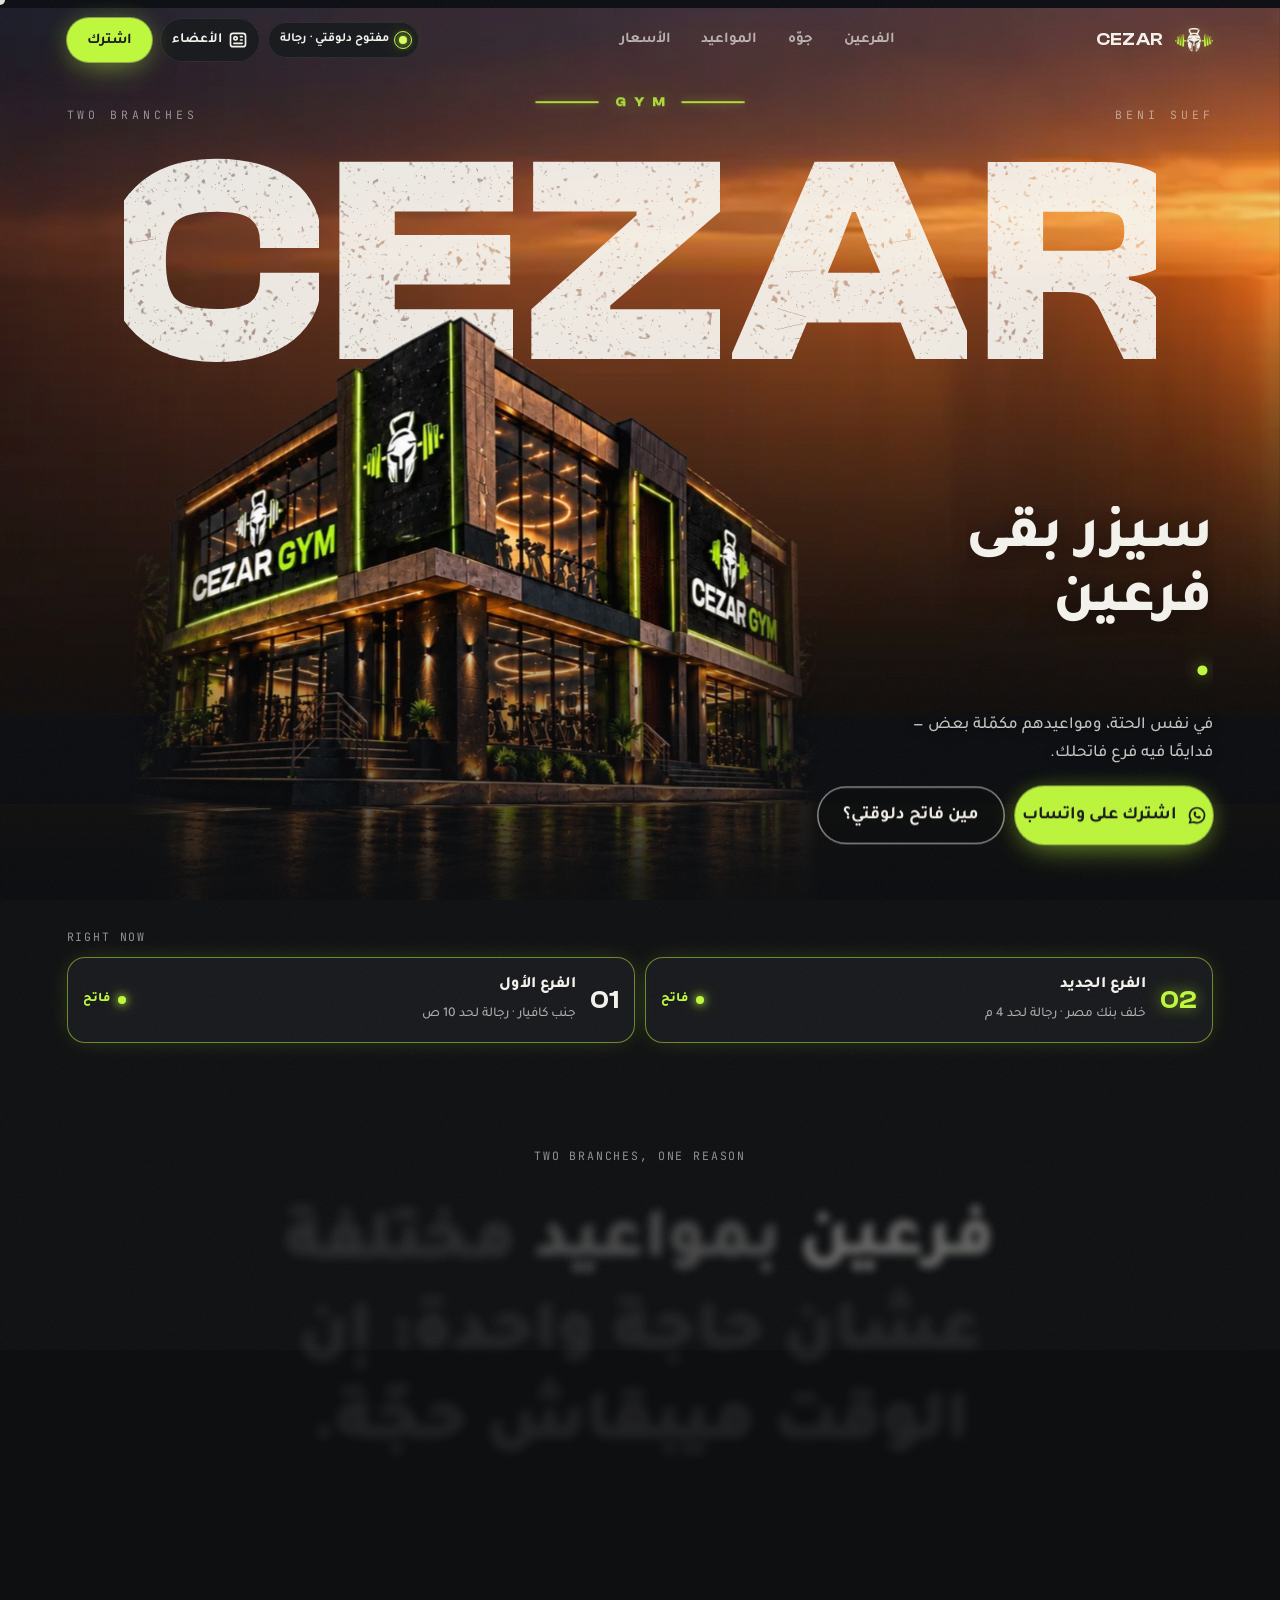
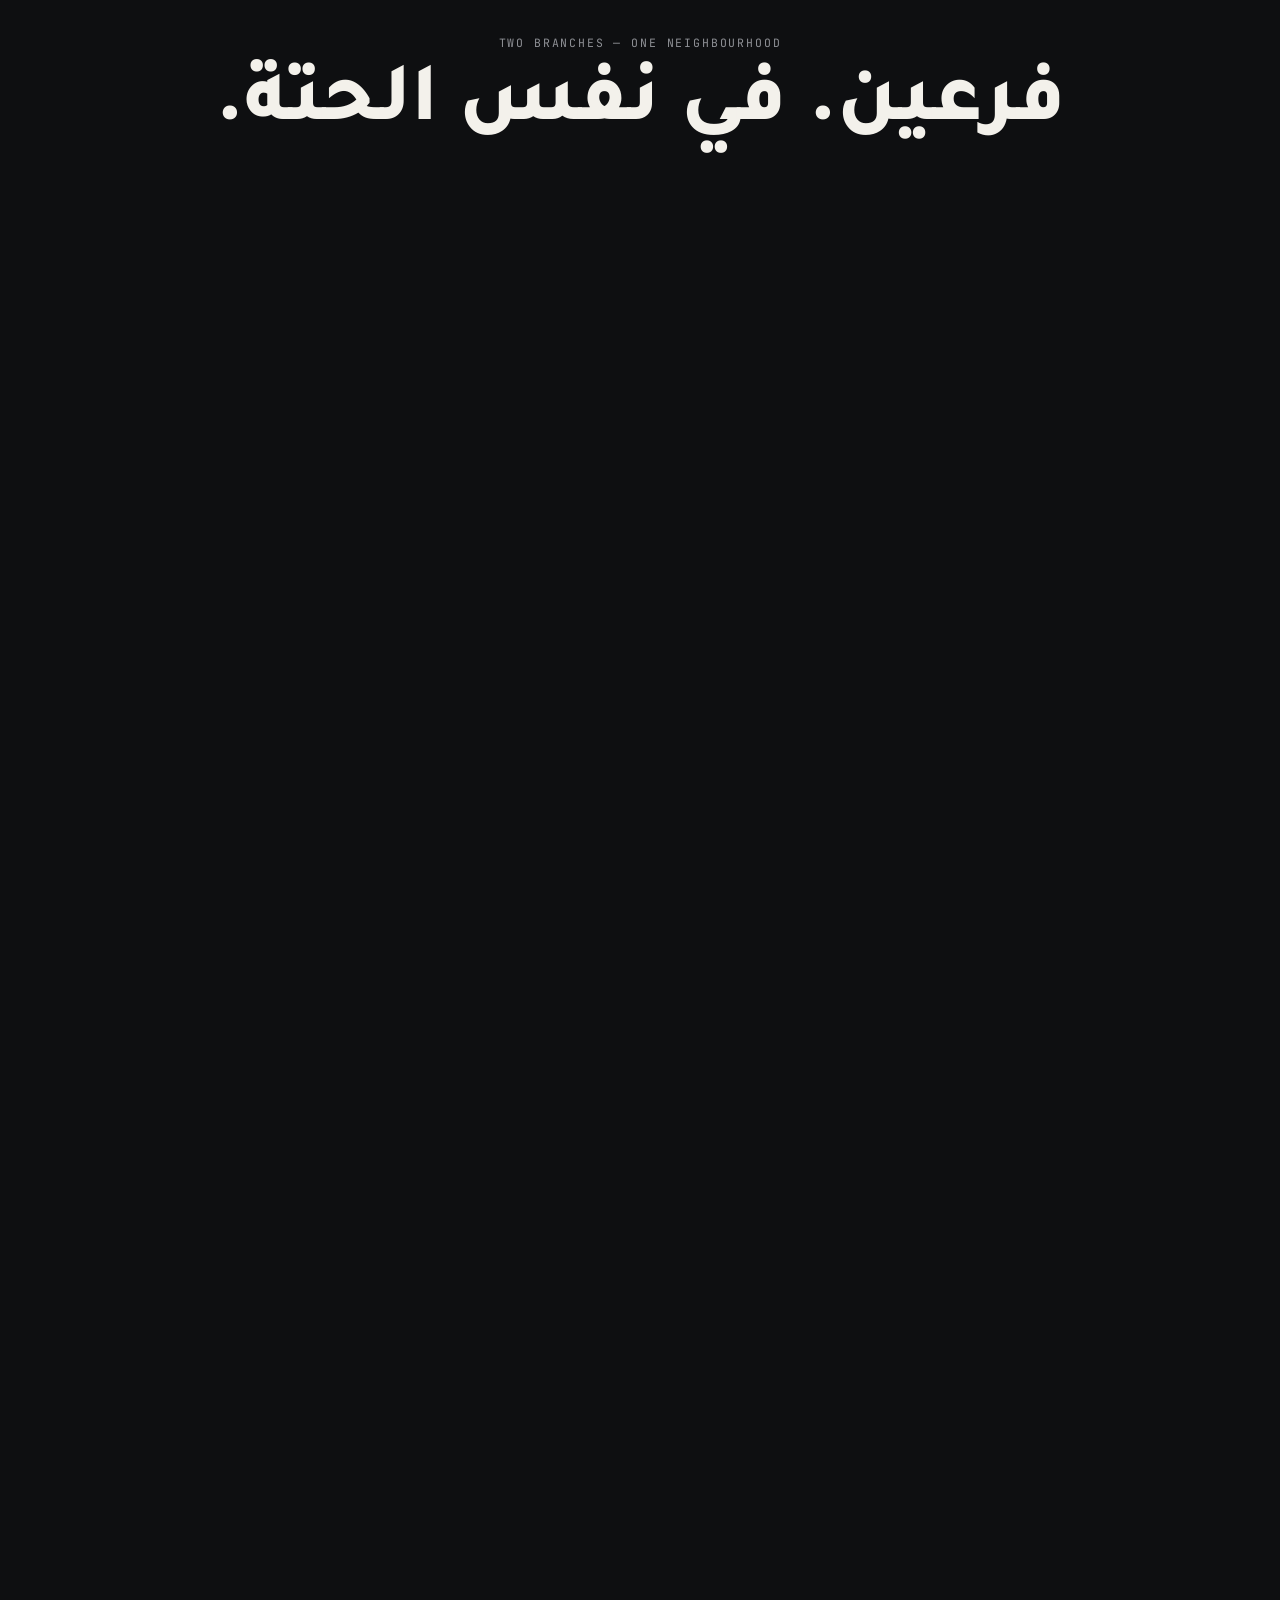
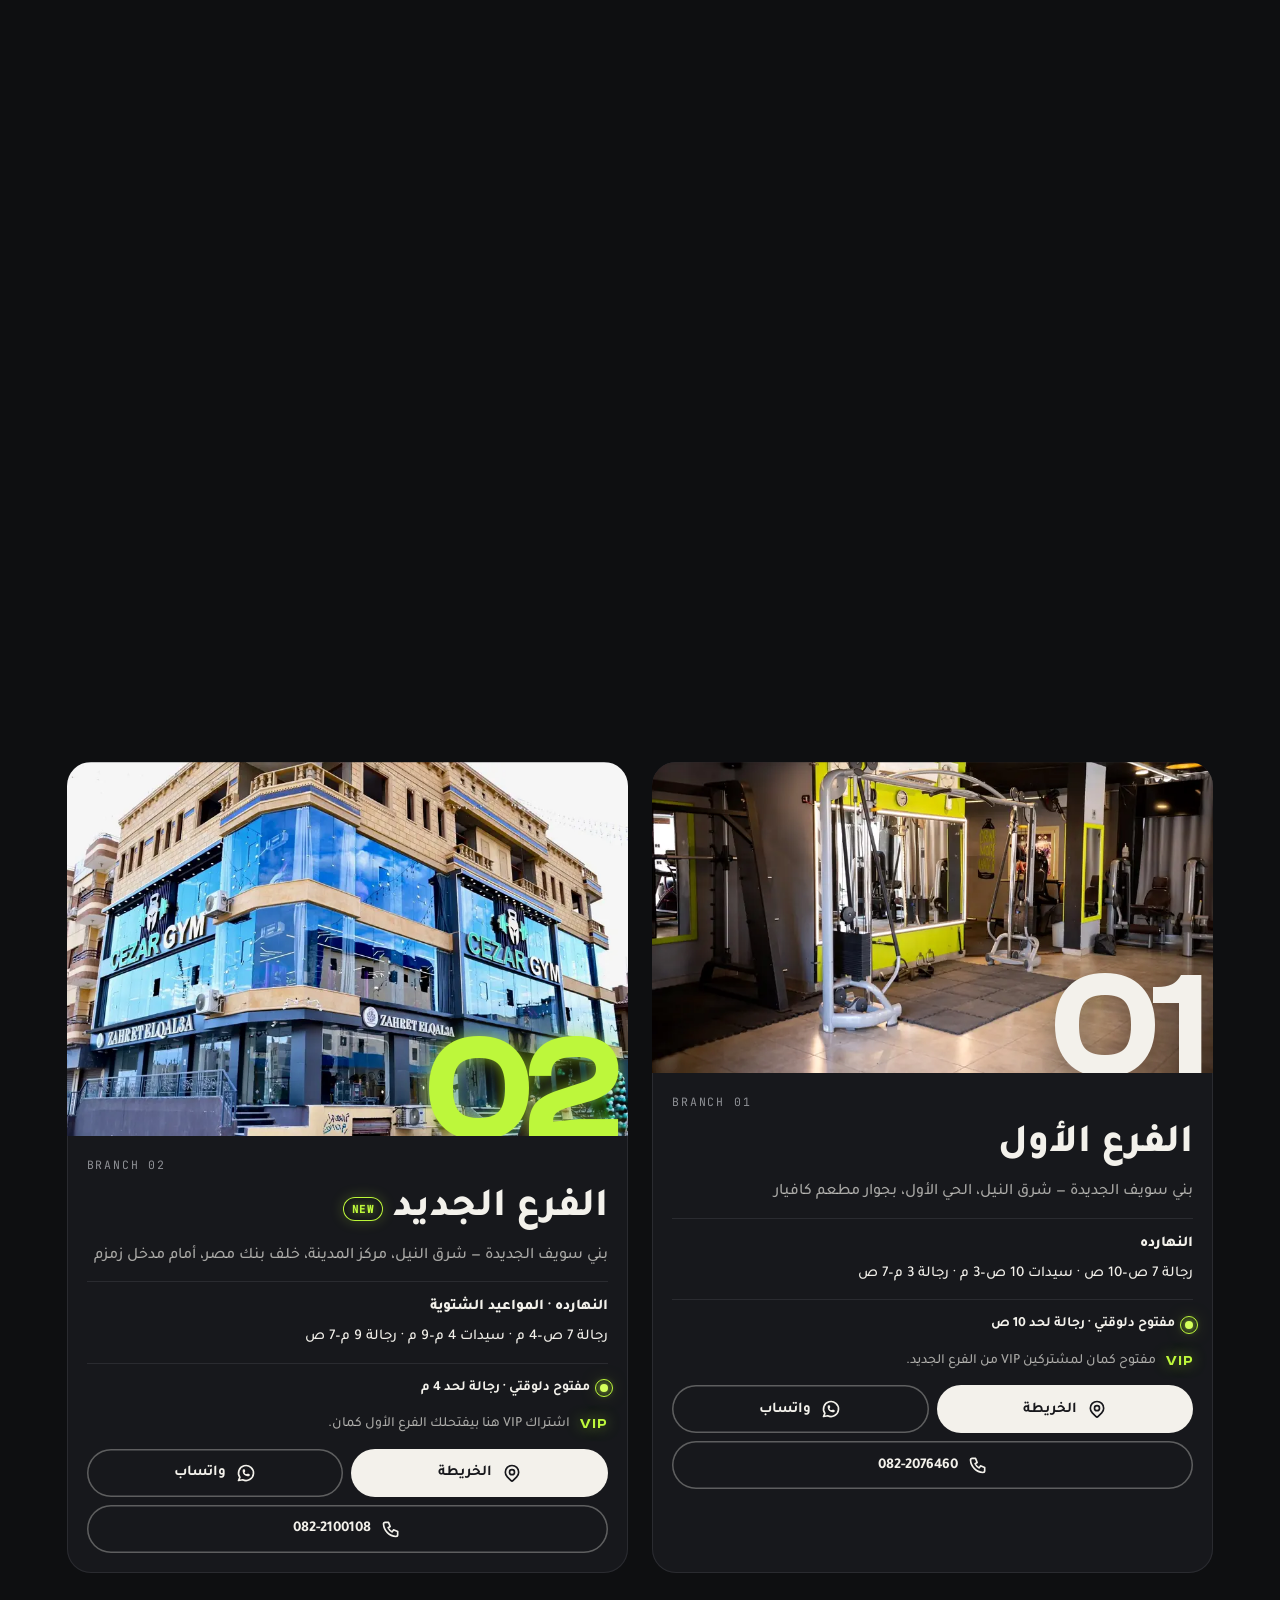
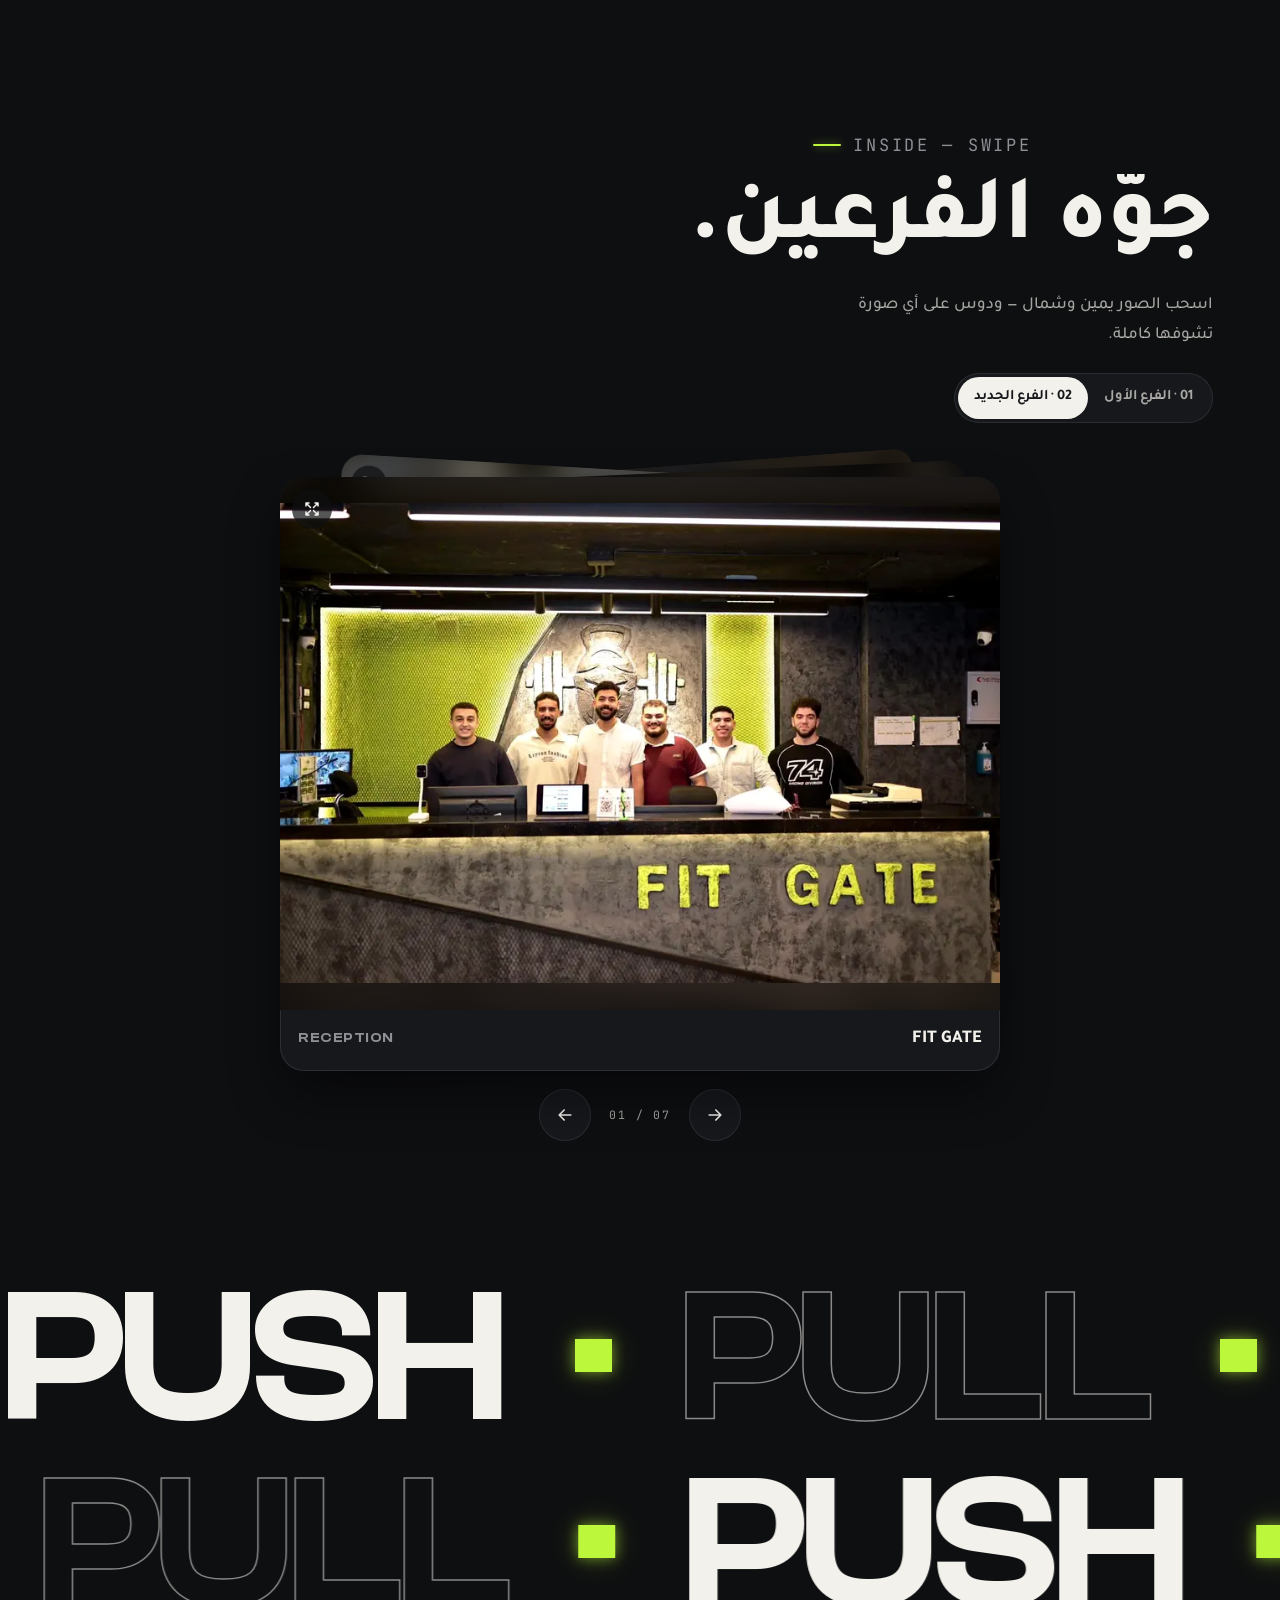
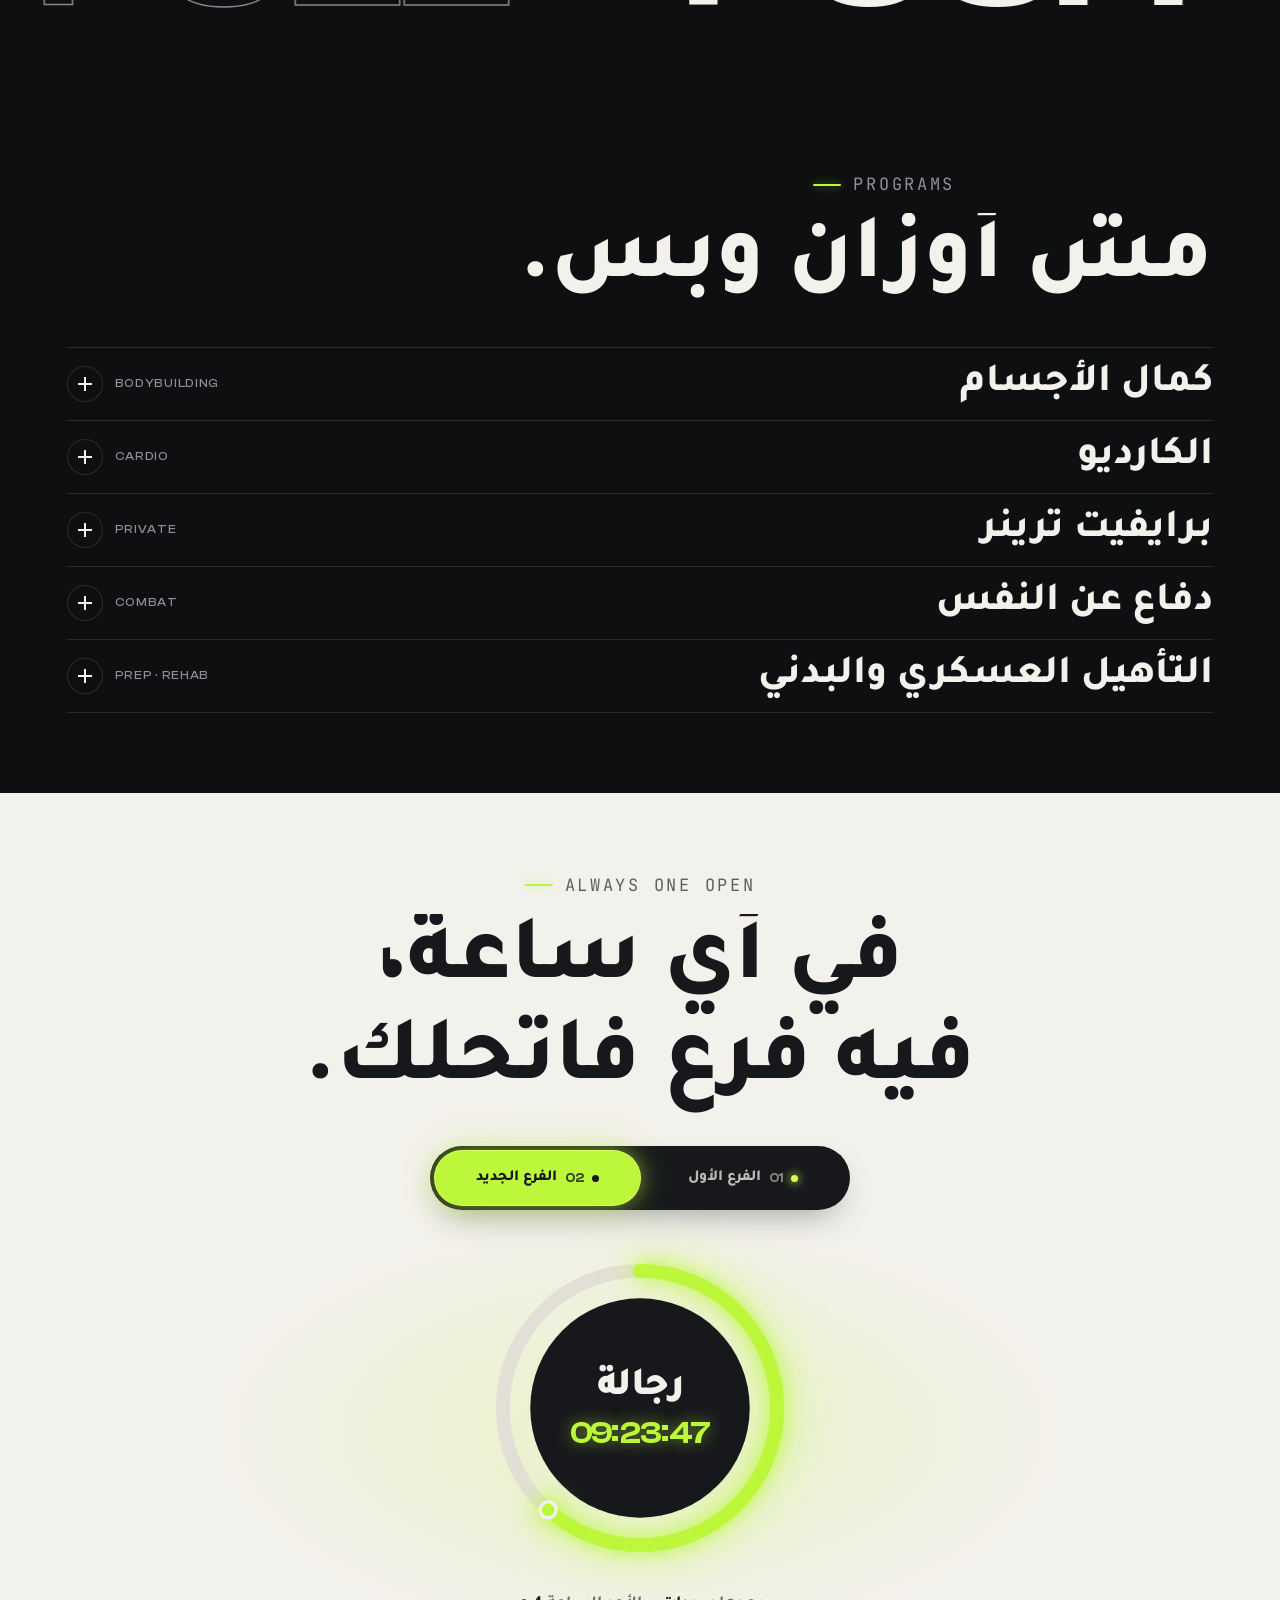
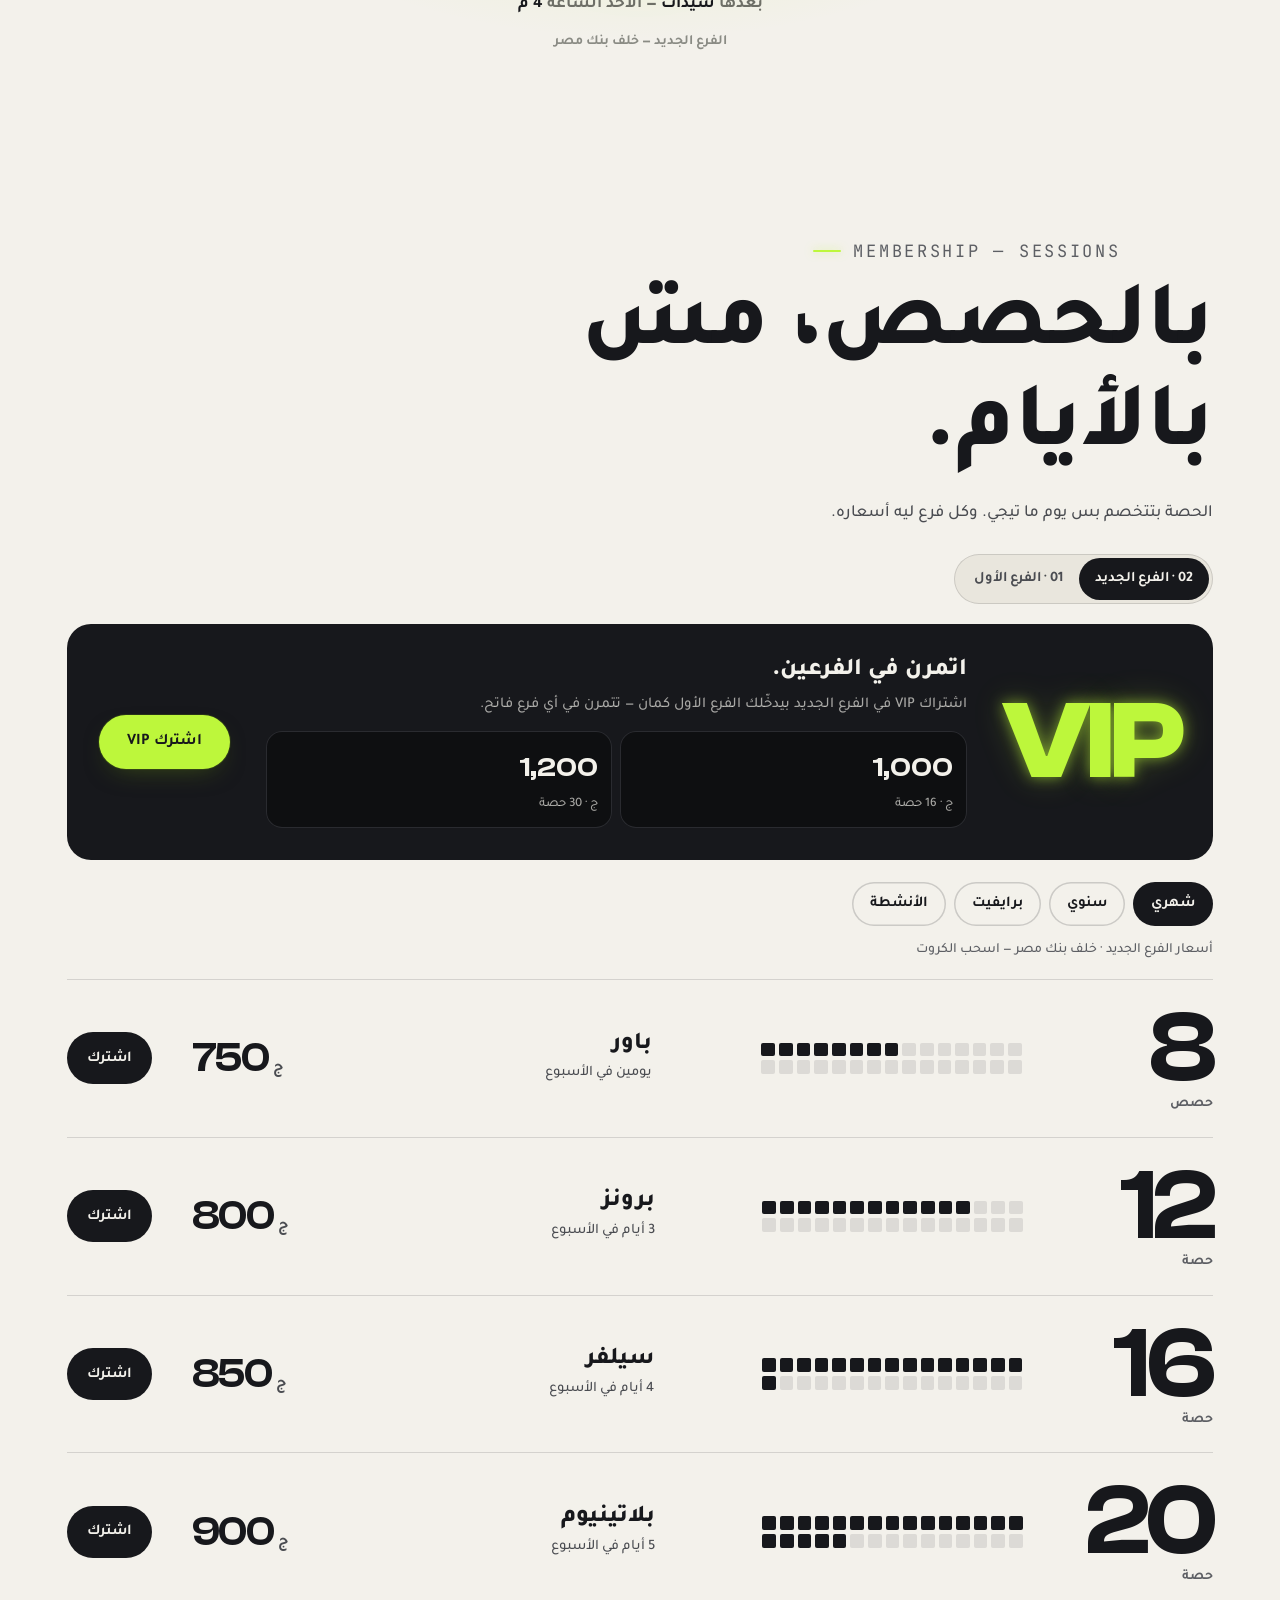
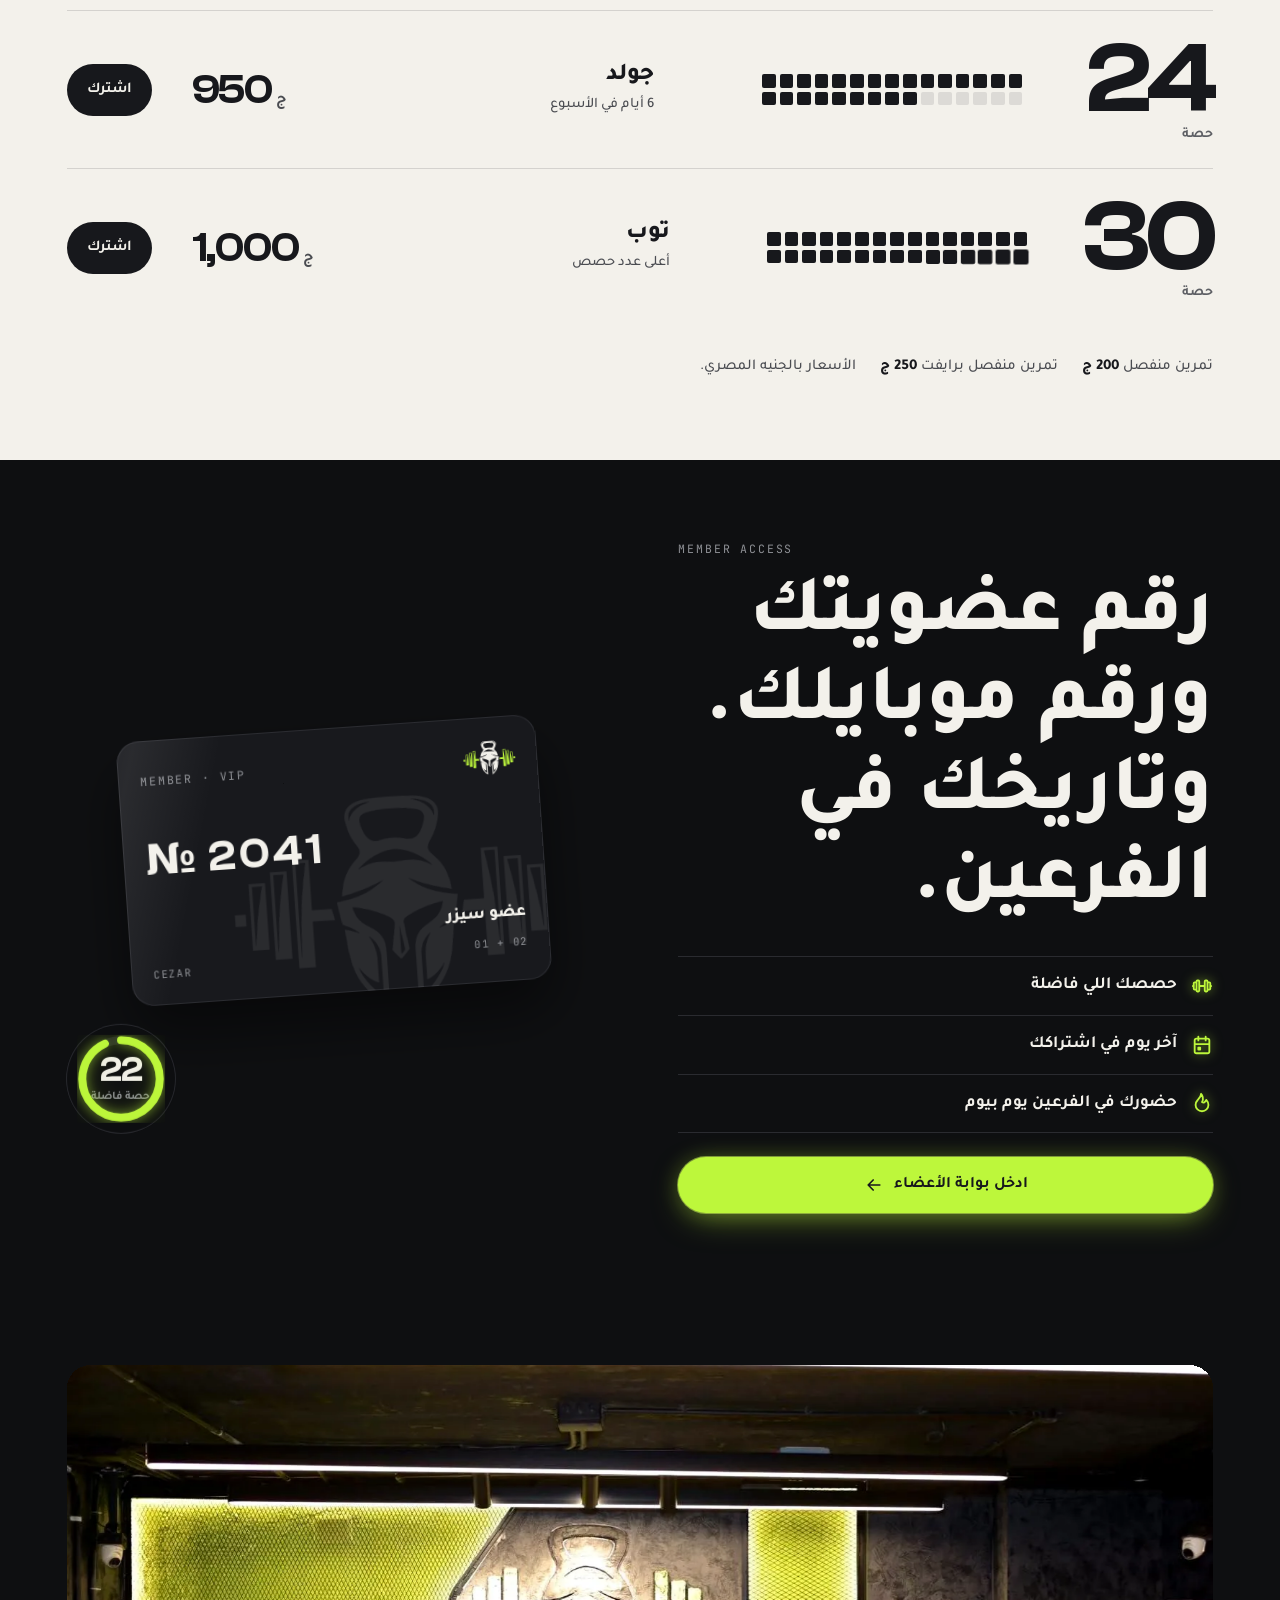
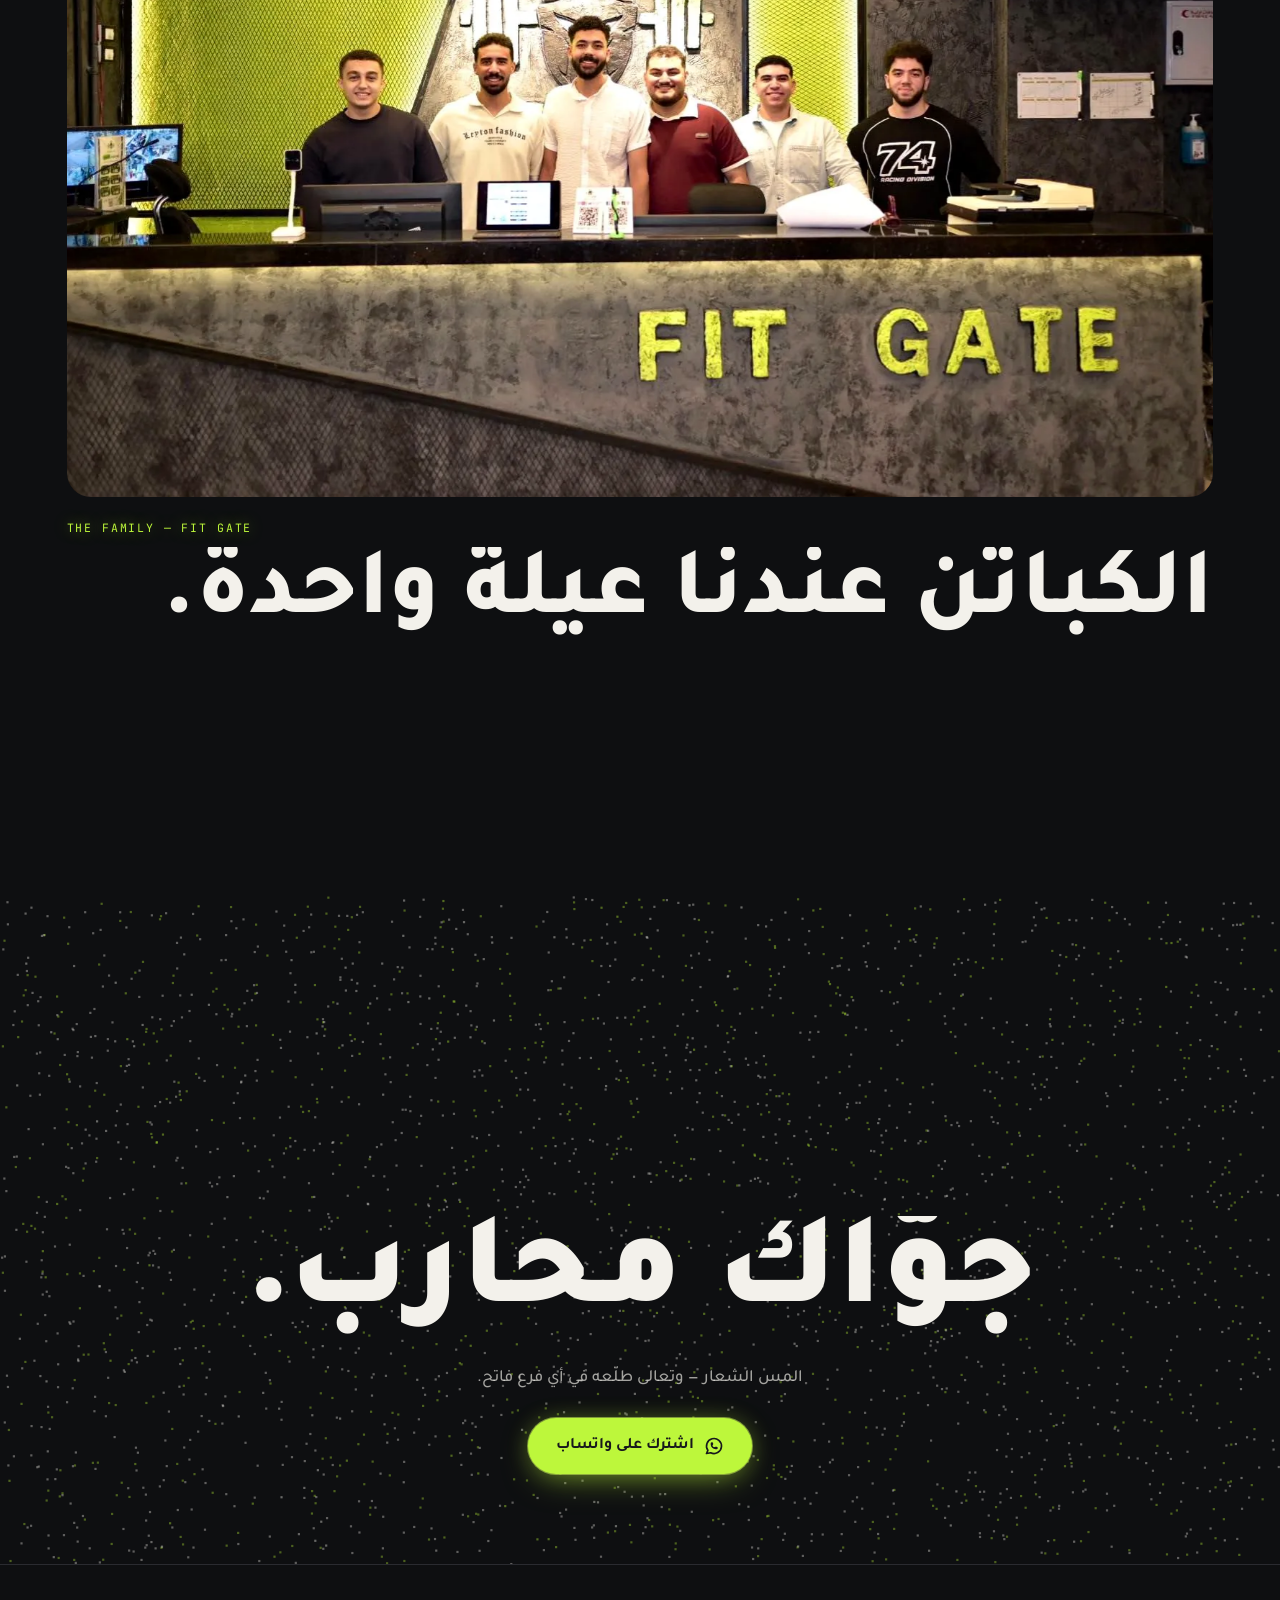
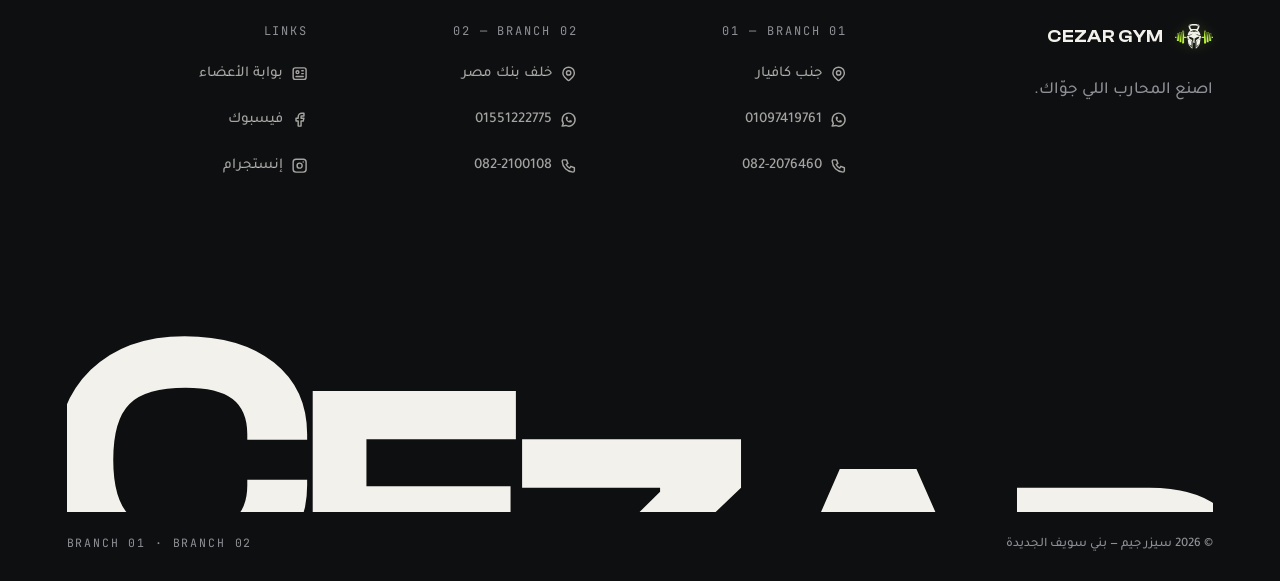
==== commit 06813946: "v5: هيرو بالليل زي الموك أب + فسفوري منوّر + ساعة الموقع القديم بسويتش الفرعين - الهيرو: سما مغرب من" ====
--- a/index.html
+++ b/index.html
@@ -15,10 +15,10 @@
 <link rel="icon" href="assets/img/emblem.svg" type="image/svg+xml">
 <link rel="preload" href="assets/fonts/clash-600.woff2" as="font" type="font/woff2" crossorigin>
 <link rel="preload" href="assets/fonts/tajawal-800-ar.woff2" as="font" type="font/woff2" crossorigin>
-<link rel="preload" href="assets/img/hero-cut@s.webp" as="image" media="(max-width: 760px)">
-<link rel="preload" href="assets/img/hero-cut.webp" as="image" media="(min-width: 761px)">
-<link rel="stylesheet" href="assets/css/base.css?v=21">
-<link rel="stylesheet" href="assets/css/site.css?v=21">
+<link rel="preload" href="assets/img/hero-night@s.webp" as="image" media="(max-width: 999px)">
+<link rel="preload" href="assets/img/hero-night.webp" as="image" media="(min-width: 1000px)">
+<link rel="stylesheet" href="assets/css/base.css?v=22">
+<link rel="stylesheet" href="assets/css/site.css?v=22">
 <noscript><style>html.intro .loader{display:none}html.intro body{overflow:auto}[data-b],[data-reveal]{opacity:1!important}</style></noscript>
 <script>
   try { if (sessionStorage.getItem('cz-intro') || matchMedia('(prefers-reduced-motion: reduce)').matches) document.documentElement.classList.remove('intro'); } catch (e) { document.documentElement.classList.remove('intro'); }
@@ -70,26 +70,36 @@
 
 <main>
 
-  <!-- 1 · الهيرو: المبنى قدّام وCEZAR وراه -->
+  <!-- 1 · الهيرو: سما المغرب ← CEZAR GYM ← المبنى بالليل على أرض مبلولة ← الكلام -->
   <section class="hero" id="top" aria-label="سيزر جيم — فرعين">
-    <div class="hero__sky" data-hero-sky></div>
+    <div class="hero__sky" aria-hidden="true" data-hero-sky>
+      <picture>
+        <source media="(min-width: 1000px)" srcset="assets/img/hero-sky-wide.webp">
+        <img src="assets/img/hero-sky@s.webp" srcset="assets/img/hero-sky@s.webp 640w, assets/img/hero-sky.webp 1080w" sizes="100vw" width="1080" height="2300" alt="">
+      </picture>
+    </div>
+    <i class="hero__ground" aria-hidden="true"></i>
     <div class="hero__meta mono">
       <span data-hero-fade>Two branches</span>
+      <button class="tiltbtn" type="button" data-tilt-btn hidden aria-label="فعّل حركة الموبايل" title="فعّل حركة الموبايل"><svg viewBox="0 0 24 24" fill="none" stroke="currentColor" stroke-width="1.8" stroke-linecap="round" stroke-linejoin="round" aria-hidden="true"><rect x="8" y="4" width="8" height="16" rx="2"/><path d="M4.6 9a6 6 0 0 0 0 6M19.4 9a6 6 0 0 1 0 6"/></svg></button>
       <span data-hero-fade>Beni Suef</span>
     </div>
-    <div class="hero__stage" data-hero-stage>
-      <p class="hero__big" aria-hidden="true" data-hero-word><span class="hb"><span class="hbi">C</span></span><span class="hb"><span class="hbi">E</span></span><span class="hb"><span class="hbi">Z</span></span><span class="hb"><span class="hbi">A</span></span><span class="hb"><span class="hbi">R</span></span></p>
-      <img class="hero__building" src="assets/img/hero-cut@s.webp" srcset="assets/img/hero-cut@s.webp 1100w, assets/img/hero-cut.webp 2000w" sizes="(max-width: 760px) 100vw, 64vw" width="1100" height="745" alt="رسم لمبنى فرع سيزر جيم الجديد بلافتتين CEZAR GYM" data-hero-building fetchpriority="high">
-    </div>
+    <div class="hero__word" aria-hidden="true" data-hero-word>
+      <p class="hero__big"><span class="hb"><span class="hbi">C</span></span><span class="hb"><span class="hbi">E</span></span><span class="hb"><span class="hbi">Z</span></span><span class="hb"><span class="hbi">A</span></span><span class="hb"><span class="hbi">R</span></span></p>
+      <p class="hero__gym" data-hero-gym><i></i><span>GYM</span><i></i></p>
+    </div>
+    <div class="hero__scene" data-hero-scene>
+      <img class="hero__building" src="assets/img/hero-night@s.webp" srcset="assets/img/hero-night@s.webp 640w, assets/img/hero-night.webp 852w" sizes="(min-width: 1000px) 54vw, 100vw" width="852" height="1250" alt="مبنى سيزر جيم بالليل بلافتات CEZAR GYM ونور فسفوري، على أرض مبلولة" data-hero-building fetchpriority="high">
+    </div>
+    <i class="hero__shade" aria-hidden="true"></i>
     <div class="hero__copy" data-hero-copy>
-      <h1 class="hero__title" data-hero-lines>سيزر بقى فرعين.</h1>
+      <h1 class="hero__title" data-hero-lines>سيزر بقى فرعين<span class="hero__dot">.</span></h1>
       <p class="hero__sub" data-hero-fade>في نفس الحتة، ومواعيدهم مكمّلة بعض — فدايمًا فيه فرع فاتحلك.</p>
       <div class="hero__ctas" data-hero-fade>
         <a class="btn btn--lime" data-wa="أهلًا، عايز أعرف تفاصيل الاشتراك في سيزر جيم" href="https://wa.me/201097419761" target="_blank" rel="noopener">
           <svg class="ico" aria-hidden="true"><use href="assets/icons/sprite.svg#i-brand-whatsapp"/></svg>اشترك على واتساب</a>
         <a class="btn btn--ghost" href="#clock">مين فاتح دلوقتي؟</a>
       </div>
-      <button class="tiltbtn" type="button" data-tilt-btn hidden>فعّل حركة الموبايل</button>
     </div>
   </section>
 
@@ -204,50 +214,36 @@
     </div>
   </section>
 
-  <!-- 9 · الساعة: الفرع التاني دايرة كبيرة، والأول دايرة جوّاها -->
+  <!-- 9 · الساعة — زي الموقع القديم بالظبط: شريط بيتملي مع الفترة الشغّالة، وسويتش بيبدّل بين الفرعين -->
   <section class="clock" id="clock" aria-label="المواعيد" data-clock>
     <header class="sec-head">
       <p class="mono">Always one open</p>
       <h2 data-lines>في أي ساعة، فيه فرع فاتحلك.</h2>
-      <p>حرّك العقرب بصباعك — وشوف أنهي فرع فاتح.</p>
     </header>
-    <div class="clock__ctrl">
-      <div class="seg" role="group" aria-label="رجالة ولا سيدات" data-hf-g>
-        <button type="button" data-g="men" aria-pressed="true">رجالة</button>
-        <button type="button" data-g="women" aria-pressed="false">سيدات</button>
-      </div>
-      <div class="seg" role="group" aria-label="قبل الضهر ولا بعده" data-hf-half>
-        <button type="button" data-half="0" aria-pressed="false">ص</button>
-        <button type="button" data-half="1" aria-pressed="true">م</button>
-      </div>
-    </div>
-    <div class="days" role="group" aria-label="اختار اليوم" data-days></div>
-    <div class="dial12" data-dial>
-      <p class="dial12__b2">سيزر جيم — الفرع التاني</p>
-      <div class="dial12__face">
-        <svg viewBox="-300 -300 600 600" data-dial-svg role="slider" aria-label="الساعة" aria-valuemin="0" aria-valuemax="1439" aria-valuenow="0" tabindex="0">
-          <circle class="d12__track d12__track--b2" r="232"></circle>
-          <circle class="d12__track d12__track--b1" r="166"></circle>
-          <g data-arcs></g>
-          <g data-ticks></g>
-          <text class="d12__b1lbl" x="0" y="-92" text-anchor="middle">الفرع الأول</text>
-          <circle class="d12__now" r="7" data-now-dot></circle>
-          <g data-hand>
-            <line class="d12__hand" x1="0" y1="-132" x2="0" y2="-214"></line>
-            <circle class="d12__knob" cx="0" cy="-232" r="20"></circle>
-            <circle class="d12__hit" cx="0" cy="-232" r="44"></circle>
+    <div class="brswitch" role="radiogroup" aria-label="أنهي فرع" data-brswitch data-on="b2">
+      <i class="brswitch__thumb" aria-hidden="true"></i>
+      <button type="button" role="radio" aria-checked="false" tabindex="-1" data-br="b1"><i class="brswitch__dot" aria-hidden="true"></i><span class="lat">01</span>الفرع الأول</button>
+      <button type="button" role="radio" aria-checked="true" data-br="b2"><i class="brswitch__dot" aria-hidden="true"></i><span class="lat">02</span>الفرع الجديد</button>
+    </div>
+    <div class="ring-wrap">
+      <div class="ring" data-ring>
+        <svg viewBox="0 0 280 280" aria-hidden="true">
+          <!-- اللفة على الشريط بس. النقطة بره اللفة عشان إحداثياتها تتحسب في نفس اتجاه اللي بنشوفه -->
+          <g class="ring-rot">
+            <circle class="ring-track" cx="140" cy="140" r="120"/>
+            <circle class="ring-fg" cx="140" cy="140" r="120" data-ring-fg/>
           </g>
-                  </svg>
-        <div class="d12__center"><span class="lat" data-dial-time>--:--</span><span data-dial-ampm>م</span></div>
-      </div>
-      <ul class="dial12__addr">
-        <li class="a2" data-addr="b2"></li>
-        <li class="a1" data-addr="b1"></li>
-      </ul>
-    </div>
-    <div class="hf-result" data-hf-result aria-live="polite"></div>
-    <p class="hf-cover" data-hf-cover></p>
-    <button class="btn btn--ghost btn--sm clock__nowbtn" type="button" data-hf-now>رجّع العقرب للساعة دلوقتي</button>
+          <circle class="ring-hub" cx="140" cy="140" r="96"/>
+          <circle class="ring-head" r="7" cx="140" cy="20" data-ring-head/>
+        </svg>
+        <div class="ring-c">
+          <b data-ring-group>—</b>
+          <span class="ring-cd" data-ring-cd>--:--:--</span>
+        </div>
+      </div>
+      <p class="ring-note" data-ring-note>&nbsp;</p>
+      <p class="ring-addr" data-ring-addr></p>
+    </div>
   </section>
 
   <!-- 10 · الباقات -->
@@ -378,10 +374,10 @@
 <script src="assets/vendor/CustomEase.min.js"></script>
 <script src="assets/vendor/DrawSVGPlugin.min.js"></script>
 <script src="assets/vendor/lenis.min.js"></script>
-<script src="assets/js/data.js?v=21"></script>
-<script src="assets/js/hours.js?v=21"></script>
-<script src="assets/js/render.js?v=21"></script>
-<script src="assets/js/particles.js?v=21"></script>
-<script src="assets/js/site.js?v=21"></script>
+<script src="assets/js/data.js?v=22"></script>
+<script src="assets/js/hours.js?v=22"></script>
+<script src="assets/js/render.js?v=22"></script>
+<script src="assets/js/particles.js?v=22"></script>
+<script src="assets/js/site.js?v=22"></script>
 </body>
 </html>
--- a/assets/css/base.css
+++ b/assets/css/base.css
@@ -31,8 +31,11 @@
   --paper-2: #E7E4DB;
   --paper-dim: rgba(243, 241, 235, 0.66);
   --muted: #8E9095;
-  --lime: #A8DC42;
-  --lime-deep: #5E8410;
+  --lime: #BDF73B;                              /* فسفوري منوّر — زي نور اللافتات بالليل */
+  --lime-hot: #D6FF5C;                          /* أعلى درجة — للهوفر والنقط الحيّة */
+  --lime-deep: #5E8410;                         /* الفسفوري كنص على الورقي */
+  --lime-glow: rgba(189, 247, 59, 0.55);
+  --lime-haze: rgba(189, 247, 59, 0.22);
 
   --f-ar: 'Tajawal', system-ui, sans-serif;
   --f-lat: 'Clash Display', 'Tajawal', system-ui, sans-serif;
@@ -102,7 +105,8 @@
 .btn:hover::before, .btn:focus-visible::before { transform: translateY(0); }
 .btn:hover, .btn:focus-visible { color: var(--ht); }
 .btn .ico { width: 20px; height: 20px; }
-.btn--lime { --b: var(--lime); --t: var(--ink); --hb: var(--paper); --ht: var(--ink); }
+.btn--lime { --b: var(--lime); --t: var(--ink); --hb: var(--lime-hot); --ht: var(--ink); box-shadow: 0 0 0 1px rgba(214, 255, 92, 0.5), 0 0 22px var(--lime-haze), 0 10px 34px -10px var(--lime-glow); transition: color 0.5s var(--cz), box-shadow 0.5s var(--cz); }
+.btn--lime:hover, .btn--lime:focus-visible { box-shadow: 0 0 0 1px var(--lime-hot), 0 0 30px var(--lime-glow), 0 12px 40px -8px var(--lime-glow); }
 .btn--ghost { --b: transparent; --t: var(--paper); --hb: var(--paper); --ht: var(--ink); box-shadow: inset 0 0 0 1.5px rgba(243, 241, 235, 0.32); }
 .btn--ink { --b: var(--ink); --t: var(--paper); --hb: var(--lime); --ht: var(--ink); }
 .btn--sm { min-height: 44px; padding: 0 20px; font-size: 15px; }
@@ -117,7 +121,7 @@
 /* ---------- الحالة الحيّة ---------- */
 .live { display: inline-flex; align-items: center; gap: 10px; font-size: 14px; font-weight: 700; color: var(--paper); white-space: nowrap; }
 .live__dot { position: relative; width: 8px; height: 8px; border-radius: 50%; background: var(--muted); flex: none; }
-.live.is-open .live__dot { background: var(--lime); }
+.live.is-open .live__dot { background: var(--lime-hot); box-shadow: 0 0 8px var(--lime), 0 0 18px var(--lime-glow); }
 .live.is-open .live__dot::after {
   content: ''; position: absolute; inset: -5px; border-radius: 50%; border: 1px solid var(--lime);
   animation: ping 2.4s var(--cz) infinite;
@@ -135,7 +139,7 @@
 .nav.is-hidden { transform: translateY(-110%); }
 html.intro .nav { opacity: 0; }
 .brand { display: inline-flex; align-items: center; gap: 12px; }
-.brand img { width: 46px; height: auto; }
+.brand img { width: 46px; height: auto; filter: drop-shadow(0 0 7px var(--lime-haze)); }
 .brand__word { font-family: var(--f-lat); font-weight: 600; font-size: 21px; letter-spacing: 0.02em; direction: ltr; }
 .brand__word b { font-weight: 600; color: var(--lime); }
 .nav__links { display: flex; gap: clamp(18px, 2.4vw, 40px); font-size: 15px; font-weight: 700; }
--- a/assets/css/site.css
+++ b/assets/css/site.css
@@ -70,31 +70,82 @@
 .sec-head h2 { font-size: clamp(36px, 9.6vw, 92px); font-weight: 800; line-height: 1.1; max-width: 16ch; }
 .sec-head p { color: var(--paper-dim); max-width: 40ch; font-size: 17px; }
 
-/* ---------- 1 · الهيرو ---------- */
-.hero { position: relative; min-height: 100svh; display: flex; flex-direction: column; padding: 76px 0 24px; overflow: hidden; }
-.hero__sky { position: absolute; inset: 0; background: radial-gradient(ellipse 90% 55% at 50% 40%, #1d1f24 0%, var(--bg) 72%); pointer-events: none; }
-.hero__meta { position: relative; display: flex; justify-content: space-between; padding-inline: var(--gx); color: var(--paper-dim); }
-.hero__stage { position: relative; flex: 1; min-height: 52vw; display: grid; place-items: end center; margin-top: 8px; }
+/* ---------- 1 · الهيرو: سما المغرب ← CEZAR GYM ← المبنى بالليل ← الكلام ----------
+   المقاسات كلها من عرض المشهد (--sw) وخط الأرض (--base):
+   صورة المبنى 852×1250 — قاعدته عند 0.7265 من العرض، وطوله 0.698 من العرض.
+   السما: الأفق البرتقالي عند 0.841 من طولها (2.13 من عرضها) → بيقع ورا سطح المبنى. */
+.hero {
+  --sw: clamp(72vw, calc((100svh - 500px) * 1.43), 100vw);
+  --base: calc(100svh - 296px);
+  --hz: calc(var(--base) - var(--sw) * 0.36);
+  position: relative; isolation: isolate; min-height: 100svh; display: flex; flex-direction: column;
+  padding: 92px 0 24px; overflow: hidden; background: #0b0d12;
+}
+.hero__sky { position: absolute; inset: 0; z-index: -3; pointer-events: none; }
+.hero__sky picture { display: contents; }
+.hero__sky img { position: absolute; left: 0; width: 100%; max-width: none; height: auto; top: calc(var(--hz) - 100vw * 1.791); transform-origin: 50% 100%; will-change: transform; }
+.hero__ground { position: absolute; inset: var(--base) 0 0; z-index: -2; background: linear-gradient(#1b1511, var(--bg) 75%); }
+.hero__meta { position: relative; z-index: 4; display: flex; justify-content: space-between; padding-inline: var(--gx); color: rgba(243, 241, 235, 0.66); letter-spacing: 0.34em; }
+.hero__word { position: relative; z-index: 1; display: grid; justify-items: center; margin-top: clamp(14px, 3.2svh, 34px); will-change: transform; }
 .hero__big {
-  position: absolute; inset: 4% 0 auto; display: flex; justify-content: center; direction: ltr;
-  font-family: var(--f-lat); font-weight: 600; font-size: 28vw; line-height: 0.8; letter-spacing: -0.05em; color: var(--paper);
-}
-.hero__big .hb { display: inline-block; overflow: hidden; padding-top: 0.05em; will-change: transform; }
+  display: flex; justify-content: center; direction: ltr;
+  font-family: var(--f-lat); font-weight: 700; font-size: 25.6vw; line-height: 0.8; letter-spacing: -0.03em; color: #F7F6F1;
+  -webkit-mask-image: url('../img/grunge.webp'); mask-image: url('../img/grunge.webp');
+  -webkit-mask-size: 760px auto; mask-size: 760px auto;
+}
+.hero__big .hb { display: inline-block; overflow: hidden; padding-top: 0.06em; will-change: transform; }
 .hero__big .hbi { display: inline-block; will-change: transform; }
-.hero__building { position: relative; width: min(100%, 980px); height: auto; padding-inline: 2vw; transform-origin: 50% 80%; will-change: transform; user-select: none; -webkit-user-drag: none; }
-.hero__copy { position: relative; padding: 18px var(--gx) 0; display: grid; gap: 12px; }
-.hero__title { font-size: clamp(38px, 11vw, 72px); font-weight: 800; line-height: 1.05; }
-.hero__sub { color: var(--paper-dim); font-size: 17px; line-height: 1.6; max-width: 34ch; }
-.hero__ctas { display: grid; grid-template-columns: 1fr; gap: 10px; margin-top: 4px; }
-.hero__ctas .btn { min-height: 56px; font-size: 17px; }
-.tiltbtn { justify-self: start; min-height: 40px; padding: 0 16px; border-radius: 999px; box-shadow: inset 0 0 0 1px rgba(168, 220, 66, 0.5); color: var(--lime); font-size: 14px; font-weight: 700; }
-@media (min-width: 600px) { .hero__ctas { grid-template-columns: auto auto; justify-content: start; } }
+.hero__gym {
+  display: flex; align-items: center; gap: 4.4vw; margin-top: 3.4vw; direction: ltr;
+  font-family: var(--f-lat); font-weight: 700; font-size: 10.6vw; line-height: 0.8; letter-spacing: 0.34em; color: var(--lime);
+  text-shadow: 0 0 18px var(--lime-glow), 0 0 42px var(--lime-haze);
+}
+.hero__gym span { margin-right: -0.34em; }
+.hero__gym i { width: 15vw; height: 3px; border-radius: 3px; background: var(--lime); box-shadow: 0 0 10px var(--lime-glow), 0 0 26px var(--lime-haze); }
+.hero__scene { position: absolute; z-index: 2; left: 50%; top: calc(var(--base) - var(--sw) * 0.7265); width: var(--sw); transform: translateX(-50%); pointer-events: none; }
+.hero__building {
+  width: 100%; height: auto; transform-origin: 50% 50%; will-change: transform; user-select: none; -webkit-user-drag: none;
+  -webkit-mask-image: linear-gradient(#000 82%, transparent); mask-image: linear-gradient(#000 82%, transparent);
+}
+.hero__shade { position: absolute; inset: auto 0 0; height: 44%; z-index: 3; pointer-events: none; background: linear-gradient(to top, rgba(11, 12, 14, 0.94) 6%, rgba(11, 12, 14, 0.5) 46%, rgba(11, 12, 14, 0)); }
+.hero__copy { position: relative; z-index: 4; margin-top: auto; padding: 0 var(--gx); display: grid; justify-items: center; gap: 12px; text-align: center; }
+.hero__title { font-size: clamp(40px, 11.4vw, 76px); font-weight: 800; line-height: 1.1; text-shadow: 0 2px 28px rgba(0, 0, 0, 0.55); }
+.hero__dot { color: var(--lime); text-shadow: 0 0 16px var(--lime-glow), 0 0 36px var(--lime-haze); }
+.hero__sub { color: rgba(243, 241, 235, 0.8); font-size: 17px; line-height: 1.65; max-width: 30ch; text-shadow: 0 1px 14px rgba(0, 0, 0, 0.7); }
+.hero__ctas { display: grid; grid-template-columns: 1fr; gap: 10px; width: 100%; max-width: 460px; margin-top: 6px; }
+.hero__ctas .btn { min-height: 58px; font-size: 18px; }
+.hero__ctas .btn--ghost { background: rgba(11, 12, 14, 0.42); box-shadow: inset 0 0 0 1.5px rgba(243, 241, 235, 0.55); -webkit-backdrop-filter: blur(6px); backdrop-filter: blur(6px); }
+.hero__meta { align-items: center; }
+.tiltbtn { display: grid; place-items: center; width: 34px; height: 34px; margin-block: -10px; border-radius: 50%; color: var(--lime); box-shadow: inset 0 0 0 1px var(--lime-glow), 0 0 16px var(--lime-haze); -webkit-tap-highlight-color: transparent; }
+.tiltbtn svg { width: 18px; height: 18px; filter: drop-shadow(0 0 5px var(--lime-glow)); }
+@media (min-width: 600px) and (max-width: 999px) { .hero__ctas { grid-template-columns: 1fr 1fr; max-width: 560px; } }
+/* تابلت وكمبيوتر: المبنى بيغطي نص CEZAR، فـGYM بتطلع سطر صغير فوقها */
+@media (min-width: 600px) {
+  .hero__gym { position: absolute; top: calc(-1 * clamp(14px, 3vh, 30px) - 0.95em); font-size: 13px; gap: 16px; letter-spacing: 0.6em; margin: 0; }
+  .hero__gym span { margin-right: -0.6em; }
+  .hero__gym i { width: 64px; height: 2px; }
+}
+/* شاشة قصيرة: المشهد أضيق من الشاشة → أطراف الصورة بتدوب في الأرض والسما */
+@media (max-width: 999px) and (max-height: 760px), (min-width: 600px) and (max-width: 999px) {
+  .hero__scene { -webkit-mask-image: linear-gradient(90deg, transparent, #000 10%, #000 90%, transparent); mask-image: linear-gradient(90deg, transparent, #000 10%, #000 90%, transparent); }
+}
 @media (min-width: 1000px) {
-  .hero { padding-top: 96px; }
-  .hero__big { font-size: min(26vw, 460px); inset-block-start: 2%; }
-  .hero__building { width: min(64vw, 1100px); }
-  .hero__copy { position: absolute; inset: auto var(--gx) 40px auto; width: 34%; padding: 0; }
-  .hero__stage { place-items: end end; padding-inline-end: 3vw; } /* RTL: end = الشمال، والكلام على اليمين */
+  .hero {
+    --sw: clamp(560px, calc((100svh - 330px) / 0.698), 54vw);
+    --base: calc(100svh - 96px);
+    --hz: calc(var(--base) - var(--sw) * 0.3);
+    padding-top: 104px; padding-bottom: 56px;
+  }
+  .hero__sky img { top: 0; height: calc(var(--hz) + 8.6vw); object-fit: cover; object-position: 50% 100%; } /* الأفق عند 86.6% من الصورة العريضة */
+  .hero__big { font-size: min(23vw, 420px); }
+  .hero__word { margin-top: 1.5vh; }
+  .hero__meta { padding-top: 2px; }
+  .hero__scene { left: 37%; -webkit-mask-image: linear-gradient(90deg, transparent, #000 13%, #000 87%, transparent); mask-image: linear-gradient(90deg, transparent, #000 13%, #000 87%, transparent); }
+  .hero__shade { height: 34%; }
+  .hero__copy { position: absolute; inset: auto var(--gx) 56px auto; width: min(31%, 460px); padding: 0; justify-items: start; text-align: start; }
+  .hero__title { font-size: clamp(48px, 4.6vw, 80px); }
+  .hero__ctas { grid-template-columns: auto auto; justify-content: start; }
+  .hero__ctas .btn { padding-inline: 26px; }
 }
 
 /* ---------- 2 · دلوقتي ---------- */
@@ -102,7 +153,7 @@
 .now__list { display: grid; gap: 10px; }
 .now__item { width: 100%; text-align: start; color: inherit; font: inherit; -webkit-tap-highlight-color: transparent; transition: transform 0.3s var(--cz), box-shadow 0.4s; display: grid; grid-template-columns: auto 1fr auto; align-items: center; gap: 14px; padding: 14px 16px; border-radius: 18px; background: var(--ink); box-shadow: inset 0 0 0 1px var(--line); min-height: 64px; }
 .now__item:active { transform: scale(0.98); }
-.now__item.is-open { box-shadow: inset 0 0 0 1px rgba(168, 220, 66, 0.35); }
+.now__item.is-open { box-shadow: inset 0 0 0 1px rgba(189, 247, 59, 0.35); }
 .now__item .n { font-family: var(--f-lat); font-weight: 600; font-size: 26px; line-height: 1; }
 .now__item.b2 .n { color: var(--lime); }
 .now__item b { display: block; font-weight: 800; font-size: 16px; }
@@ -129,7 +180,7 @@
 .map__roads path { fill: none; stroke: #26282d; stroke-width: 40; stroke-linecap: round; }
 .map__minor path { fill: none; stroke: #1c1e22; stroke-width: 16; stroke-linecap: round; }
 .map__ring { fill: none; stroke: #26282d; stroke-width: 40; }
-.map__park { fill: #1d2818; stroke: rgba(168, 220, 66, 0.35); stroke-width: 2; }
+.map__park { fill: #1d2818; stroke: rgba(189, 247, 59, 0.35); stroke-width: 2; }
 .map__poi { fill: #3a3c42; }
 .map__label { fill: rgba(243, 241, 235, 0.62); font-family: var(--f-ar); font-size: 30px; font-weight: 800; }
 .map__label--sm { font-size: 24px; fill: rgba(243, 241, 235, 0.45); font-weight: 700; }
@@ -232,61 +283,90 @@
 .acc__panel img { width: 100%; height: auto; border-radius: 18px; margin-bottom: 12px; }
 .acc__panel p { color: var(--paper-dim); padding-bottom: 20px; font-size: 16px; }
 
-/* ---------- 9 · الساعة (12 ساعة) ---------- */
-.clock { padding: 80px 0; }
-.clock__ctrl { display: flex; flex-wrap: wrap; gap: 10px; padding: 26px var(--gx) 0; }
-.days { display: flex; gap: 8px; overflow-x: auto; scrollbar-width: none; padding: 14px var(--gx) 4px; scroll-snap-type: x proximity; }
-.days::-webkit-scrollbar { display: none; }
-.days button { flex: none; scroll-snap-align: start; min-height: 44px; padding: 0 16px; border-radius: 999px; font-size: 15px; font-weight: 700; box-shadow: inset 0 0 0 1px var(--line); color: var(--paper-dim); transition: background 0.4s var(--cz), color 0.4s; }
-.days button[aria-pressed="true"] { background: var(--paper); color: var(--ink); box-shadow: none; }
-.days button .t { font-size: 10px; display: block; margin-top: -4px; }
-.dial12 { display: grid; justify-items: center; gap: 10px; padding: 26px var(--gx) 0; }
-.dial12__b2 { font-size: clamp(19px, 5.4vw, 26px); font-weight: 900; color: var(--lime); text-align: center; }
-.dial12__face { position: relative; width: min(100%, 520px); aspect-ratio: 1; touch-action: none; }
-.dial12__face svg { width: 100%; height: 100%; overflow: visible; cursor: grab; -webkit-tap-highlight-color: transparent; }
-.dial12__face svg:active { cursor: grabbing; }
-.dial12__face svg:focus-visible { outline: 2px solid var(--lime); outline-offset: 6px; border-radius: 50%; }
-.d12__track { fill: none; stroke: #1d1f23; stroke-width: 46; }
-.d12__arc { fill: none; stroke-width: 46; stroke-linecap: butt; }
-.d12__arc.b2 { stroke: var(--lime); }
-.d12__arc.b1 { stroke: var(--paper); }
-.d12__arc.other { stroke-opacity: 0.12; }
-.d12__tick { stroke: rgba(14, 15, 17, 0.9); stroke-width: 3; }
-.d12__num.is-major { fill: var(--paper); }
-.d12__num { fill: var(--paper-dim); font-family: var(--f-lat); font-weight: 600; font-size: 26px; }
-.d12__b1lbl { fill: var(--paper); font-family: var(--f-ar); font-weight: 900; font-size: 30px; }
-.d12__hand { stroke: var(--bg); stroke-width: 7; stroke-linecap: round; }
-.d12__knob { fill: var(--paper); stroke: var(--bg); stroke-width: 7; filter: drop-shadow(0 4px 10px rgba(0, 0, 0, 0.5)); }
-.d12__hit { fill: transparent; touch-action: none; cursor: grab; }
-.d12__track--b2 { transition: stroke 0.5s; }
-.dial12.is-drag .d12__knob { r: 24; }
-.d12__knob { transition: r 0.3s var(--cz); }
-.d12__now { transition: opacity 0.4s; }
-.d12__hub { fill: var(--bg); stroke: var(--paper); stroke-width: 3; }
-.d12__now { fill: var(--bg); stroke: var(--lime); stroke-width: 4; }
-.d12__center { position: absolute; inset: 0; display: grid; place-content: center; text-align: center; pointer-events: none; padding-top: 9%; }
-.d12__center .lat { font-weight: 600; font-size: clamp(46px, 13vw, 76px); line-height: 1; letter-spacing: -0.03em; }
-.d12__center span:last-child { font-weight: 800; color: var(--paper-dim); margin-top: 4px; }
-.dial12__addr { display: grid; gap: 6px; text-align: center; font-size: 15px; font-weight: 700; line-height: 1.5; max-width: 38ch; }
-.dial12__addr .a2 { color: var(--lime); }
-.dial12__addr .a1 { color: var(--paper); }
-.hf-result { display: grid; gap: 10px; padding: 22px var(--gx) 0; }
-.hf-br { display: flex; align-items: center; justify-content: space-between; gap: 12px; padding: 14px 16px; border-radius: 18px; background: var(--ink); box-shadow: inset 0 0 0 1px var(--line); min-height: 64px; transition: box-shadow 0.4s; }
-.hf-br b { font-weight: 800; }
-.hf-br .n { font-weight: 600; color: var(--paper); }
-.hf-br.b2 .n { color: var(--lime); }
-.hf-br .st { font-size: 14px; color: var(--muted); }
-.hf-br.is-open { box-shadow: inset 0 0 0 1.5px rgba(168, 220, 66, 0.6); }
-.hf-br.is-open .st { color: var(--lime); font-weight: 800; }
-.hf-br a { min-height: 44px; display: inline-flex; align-items: center; padding: 0 12px; border-radius: 999px; background: var(--lime); color: var(--ink); font-size: 14px; font-weight: 800; white-space: nowrap; }
-.hf-cover { padding: 14px var(--gx) 0; color: var(--paper-dim); font-size: 15px; }
-.hf-cover b { color: var(--paper); font-family: var(--f-lat); font-weight: 600; }
-.clock__nowbtn { margin: 16px var(--gx) 0; }
-@media (min-width: 1000px) {
-  .clock { display: grid; grid-template-columns: 1fr 1fr; grid-template-areas: 'head dial' 'ctrl dial' 'days dial' 'res dial' 'cov dial' 'now dial'; column-gap: 4vw; align-content: start; }
-  .clock .sec-head { grid-area: head; } .clock__ctrl { grid-area: ctrl; } .days { grid-area: days; flex-wrap: wrap; }
-  .dial12 { grid-area: dial; align-self: center; } .hf-result { grid-area: res; } .hf-cover { grid-area: cov; } .clock__nowbtn { grid-area: now; justify-self: start; }
-}
+/* ---------- 9 · الساعة — زي الموقع القديم بالظبط + سويتش الفرعين ----------
+   حاجة واحدة بس: شريط بيتملي على محيط الدايرة كل ما الفترة تعدّي، والفترة الحالية
+   والباقي منها في النص. فسفوري للرجالة، ذهبي للسيدات، ورمادي لو الفرع مقفول. */
+.clock {
+  --acc: #9A9B91; --acc-glow: rgba(189, 247, 59, 0.55);
+  position: relative; overflow: clip; background: var(--paper); color: var(--ink);
+  padding: 80px 0 clamp(64px, 10vw, 104px);
+}
+.clock::before {
+  content: ''; position: absolute; inset: 0; pointer-events: none;
+  background: radial-gradient(46% 30% at 50% 66%, var(--acc-glow), transparent 72%);
+  opacity: 0.38; transition: opacity 0.8s var(--cz), background 0.8s var(--cz);
+}
+.clock.shut::before { opacity: 0.12; }
+.clock .sec-head { position: relative; justify-items: center; text-align: center; }
+.clock .sec-head .mono { color: #5d5f64; }
+.clock .sec-head h2 { max-width: 13ch; }
+
+/* السويتش: التراك غامق والزرار الفسفوري بيتزحلق للفرع المختار. النقطة = الفرع ده فاتح دلوقتي */
+.brswitch {
+  position: relative; isolation: isolate; display: grid; grid-template-columns: 1fr 1fr;
+  width: min(calc(100% - 2 * var(--gx)), 420px); margin: 30px auto 0; padding: 5px;
+  border-radius: 999px; background: var(--ink); box-shadow: 0 14px 34px -14px rgba(23, 24, 28, 0.45);
+  touch-action: pan-y;
+}
+.brswitch__thumb {
+  position: absolute; z-index: -1; top: 5px; bottom: 5px; inset-inline-start: 5px; width: calc(50% - 5px);
+  border-radius: 999px; background: var(--lime);
+  box-shadow: 0 0 0 1px var(--lime-hot), 0 0 20px var(--lime-glow), 0 0 44px var(--lime-haze);
+  transition: transform 0.6s var(--czio);
+}
+.brswitch[data-on="b2"] .brswitch__thumb { transform: translateX(-100%); }
+.brswitch button {
+  min-height: 54px; display: inline-flex; align-items: center; justify-content: center; gap: 8px;
+  border-radius: 999px; font-size: 15.5px; font-weight: 800; color: rgba(243, 241, 235, 0.74);
+  transition: color 0.45s var(--cz); -webkit-tap-highlight-color: transparent;
+}
+.brswitch button .lat { font-weight: 600; font-size: 13px; opacity: 0.66; }
+.brswitch button[aria-checked="true"] { color: var(--ink); }
+.brswitch button[aria-checked="true"] .lat { opacity: 0.8; }
+.brswitch__dot { width: 7px; height: 7px; border-radius: 50%; background: #5d5f64; flex: none; }
+.brswitch button.is-open .brswitch__dot { background: var(--lime-hot); box-shadow: 0 0 8px var(--lime), 0 0 16px var(--lime-glow); }
+.brswitch button[aria-checked="true"] .brswitch__dot { background: var(--ink); box-shadow: none; }
+.brswitch button[aria-checked="true"]:not(.is-open) .brswitch__dot { background: rgba(23, 24, 28, 0.3); }
+
+.ring-wrap { position: relative; z-index: 1; display: grid; justify-items: center; gap: 22px; margin-top: 38px; padding-inline: var(--gx); }
+.ring { position: relative; width: clamp(244px, 68vw, 320px); aspect-ratio: 1; touch-action: pan-y; }
+.ring > svg { width: 100%; height: 100%; overflow: visible; }
+.ring-rot { transform: rotate(-90deg); transform-origin: 140px 140px; }
+.ring circle { fill: none; }
+.ring-track { stroke: #E2DFD6; stroke-width: 12; }
+/* الشريط اللي بيتملي */
+.ring-fg {
+  stroke: var(--acc); stroke-width: 12; stroke-linecap: round;
+  stroke-dasharray: 753.98; stroke-dashoffset: 753.98;      /* 2πr عند r=120 */
+  transition: stroke-dashoffset 0.9s linear, stroke 0.6s var(--cz);
+  filter: drop-shadow(0 0 8px var(--acc)) drop-shadow(0 0 22px var(--acc-glow));
+}
+.ring circle.ring-hub { fill: var(--ink); stroke: none; }
+/* رأس الشريط — نقطة بتنبض كل ثانية عشان يبان إنه ماشي */
+.ring circle.ring-head {
+  fill: var(--acc); stroke: var(--paper); stroke-width: 3;
+  filter: drop-shadow(0 0 12px var(--acc));
+  transition: cx 0.9s linear, cy 0.9s linear, fill 0.6s var(--cz);
+  animation: beat 1s steps(1, end) infinite;
+}
+@keyframes beat { 0%, 55% { r: 7; } 56%, 100% { r: 9.5; } }
+.clock.shut .ring-head { opacity: 0; animation: none; }
+/* وقت تبديل الفرع الشريط بيتملي من الأول بـGSAP — من غير ترانزيشن الثانية */
+.clock.is-switch .ring-fg { transition: stroke 0.6s var(--cz); }
+.clock.is-switch .ring-head { transition: fill 0.6s var(--cz); }
+.ring-c { position: absolute; inset: 0; display: grid; place-content: center; justify-items: center; gap: 9px; text-align: center; padding: 20%; }
+.ring-c b { font-size: clamp(30px, 8.4vw, 40px); font-weight: 900; letter-spacing: -1.3px; line-height: 1; color: var(--paper); }
+.ring-cd {
+  font-family: var(--f-lat); font-weight: 600; font-size: clamp(25px, 7vw, 32px); letter-spacing: -0.01em; font-variant-numeric: tabular-nums;
+  line-height: 1; color: var(--acc); direction: ltr; text-shadow: 0 0 16px var(--acc-glow);
+}
+.ring-cd i { display: inline-block; width: 0.64em; text-align: center; font-style: normal; }
+.ring-cd .c { display: inline-block; width: 0.28em; text-align: center; transform: translateY(-0.06em); }
+.clock.shut .ring-c b { font-size: clamp(25px, 6.8vw, 32px); color: #B9BAB1; }
+/* الفترة الجاية — تحت الدايرة */
+.ring-note { color: #6E6F67; font-weight: 700; font-size: clamp(15px, 4vw, 17px); text-align: center; max-width: 32ch; }
+.ring-note b { color: var(--ink); }
+.ring-addr { margin-top: -12px; color: #8a8b84; font-size: 14px; font-weight: 600; text-align: center; }
 
 /* ---------- 10 · الباقات (ورقي) ---------- */
 .plans { background: var(--paper); color: var(--ink); padding: 80px 0; }
@@ -442,3 +522,23 @@
 html.motion-off .bcard__media { --rc: 0 !important; }
 
 main { overflow-x: clip; }
+
+/* ---------- النور: الفسفوري منوّر ومليان طاقة في كل حتة ---------- */
+.dock__join { box-shadow: 0 0 0 1px var(--lime-hot) inset, 0 0 18px var(--lime-glow), 0 0 40px var(--lime-haze); }
+.loader__bar { box-shadow: 0 0 12px var(--lime), 0 0 26px var(--lime-glow); }
+.loader__em .em-lime { filter: drop-shadow(0 0 18px var(--lime-glow)); }
+.sec-head .mono::before { height: 2px; border-radius: 2px; box-shadow: 0 0 8px var(--lime-glow); }
+.now__item.b2 .n, .bcard--b2 .bcard__n, .wa-sheet__opts .b2 .n, .ppl__row .dot, .banks__line b,
+.bcard__vip b, .pin--b2 .pin__tag b, .family__copy .mono, .vip__word { text-shadow: 0 0 14px var(--lime-glow), 0 0 34px var(--lime-haze); }
+.now__item.is-open .st i { box-shadow: 0 0 8px var(--lime), 0 0 16px var(--lime-glow); }
+.now__item.is-open { box-shadow: inset 0 0 0 1px rgba(189, 247, 59, 0.5), 0 0 26px -6px var(--lime-haze); }
+.route { filter: drop-shadow(0 0 5px var(--lime-glow)) drop-shadow(0 0 14px var(--lime-haze)); }
+.walker { filter: drop-shadow(0 0 8px var(--lime-glow)); }
+.pin--b2 .pin__dot { box-shadow: 0 0 10px var(--lime), 0 0 26px var(--lime-glow); }
+.vip-chip { box-shadow: 0 0 0 1px var(--lime-hot) inset, 0 0 22px var(--lime-glow), 0 0 48px var(--lime-haze); }
+.newtag { box-shadow: inset 0 0 0 1px var(--lime), 0 0 14px var(--lime-haze); text-shadow: 0 0 10px var(--lime-glow); }
+.acc__btn[aria-expanded="true"] .acc__plus { box-shadow: 0 0 16px var(--lime-glow); }
+.member__list .ico { filter: drop-shadow(0 0 6px var(--lime-glow)); }
+.mring .fg { filter: drop-shadow(0 0 6px var(--lime-glow)) drop-shadow(0 0 16px var(--lime-haze)); }
+.wa-sheet__opts .ico { filter: drop-shadow(0 0 6px var(--lime-glow)); }
+.plans .btn--lime, .clock .btn--lime { box-shadow: 0 0 0 1px rgba(94, 132, 16, 0.25), 0 10px 26px -12px rgba(94, 132, 16, 0.55); }
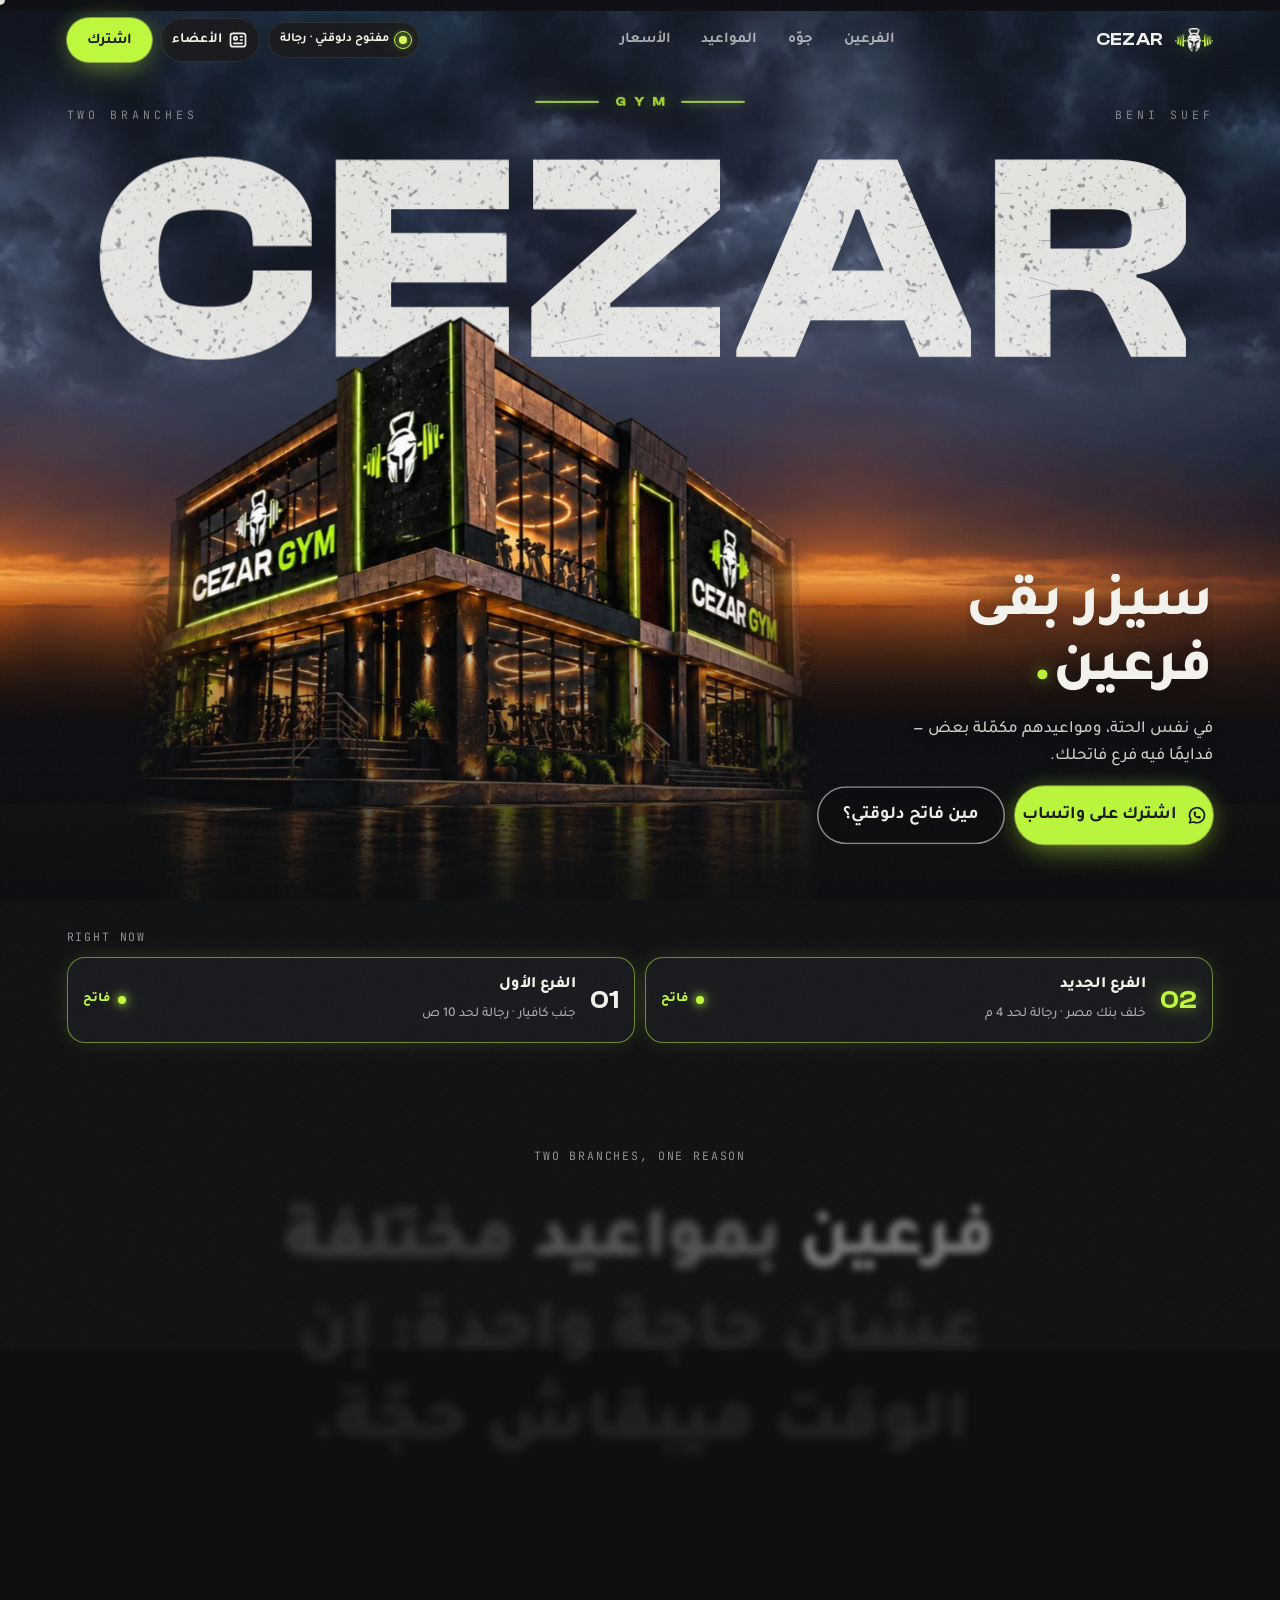
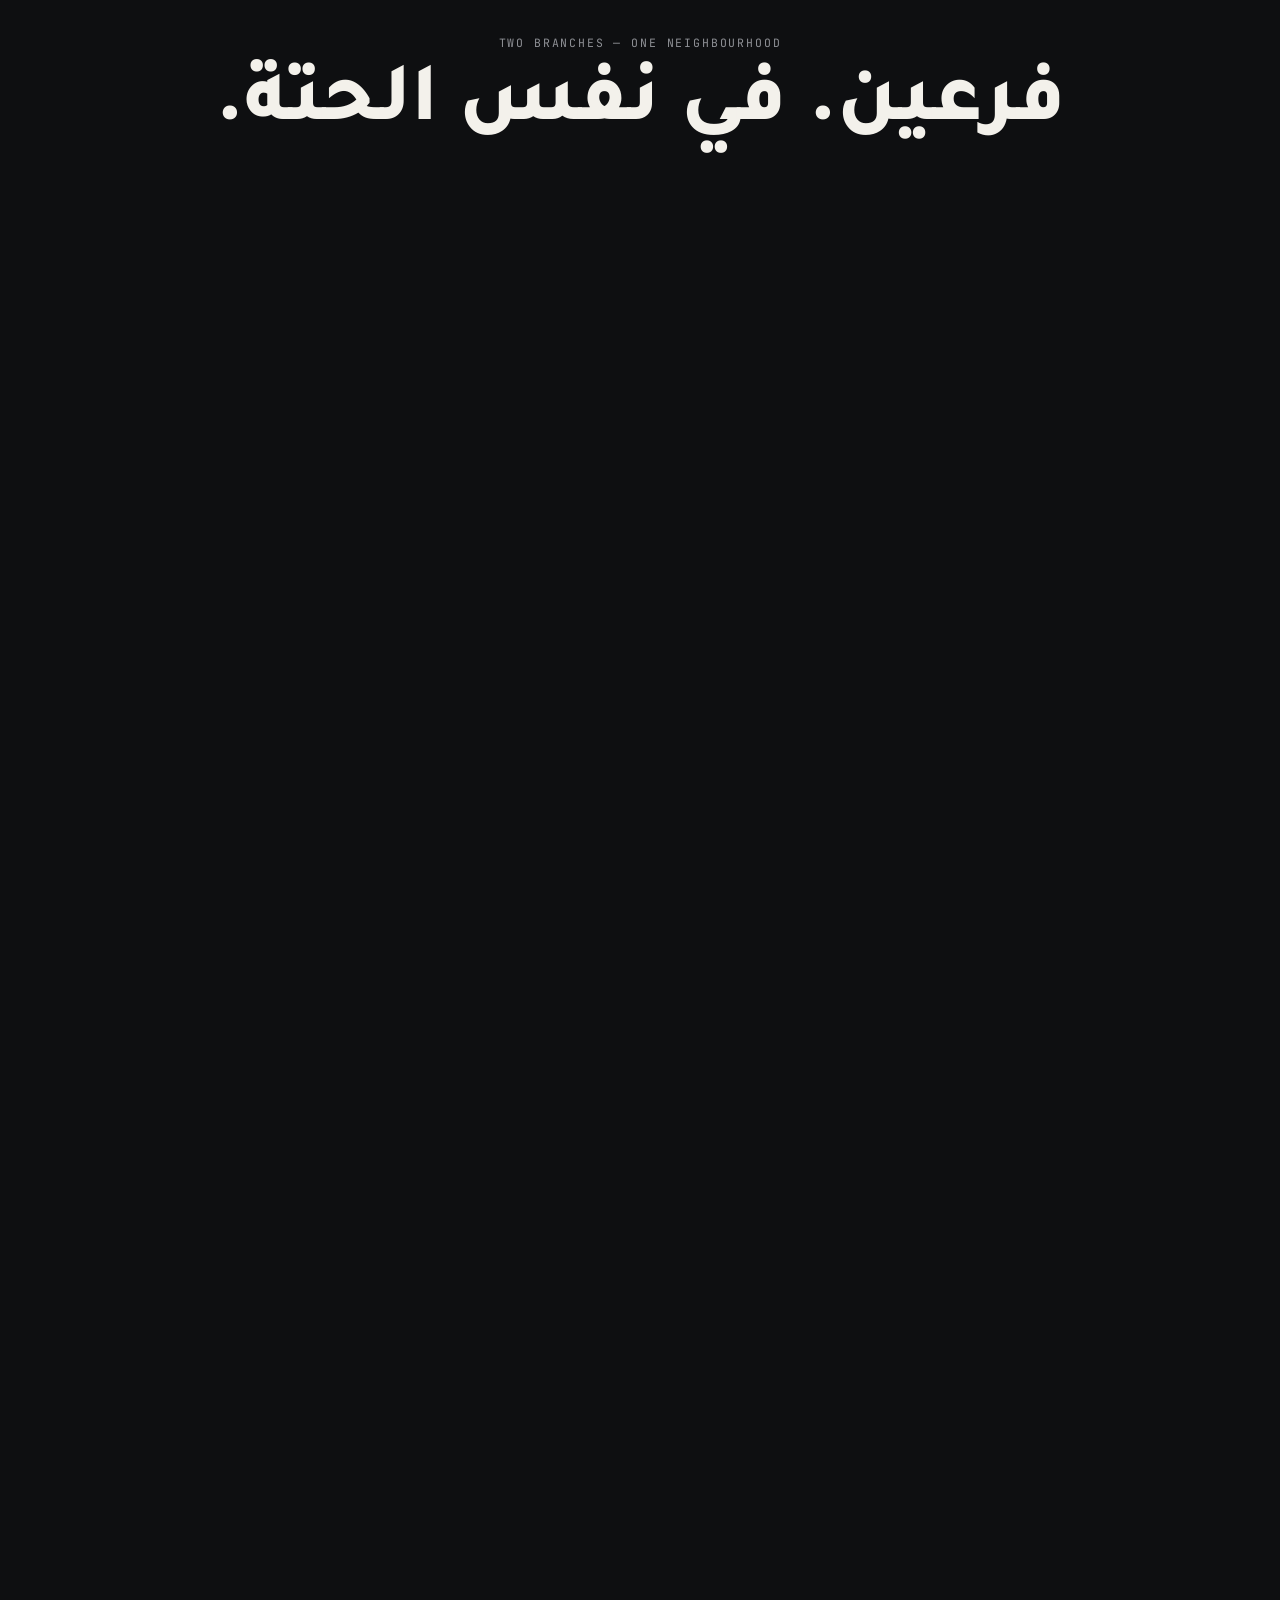
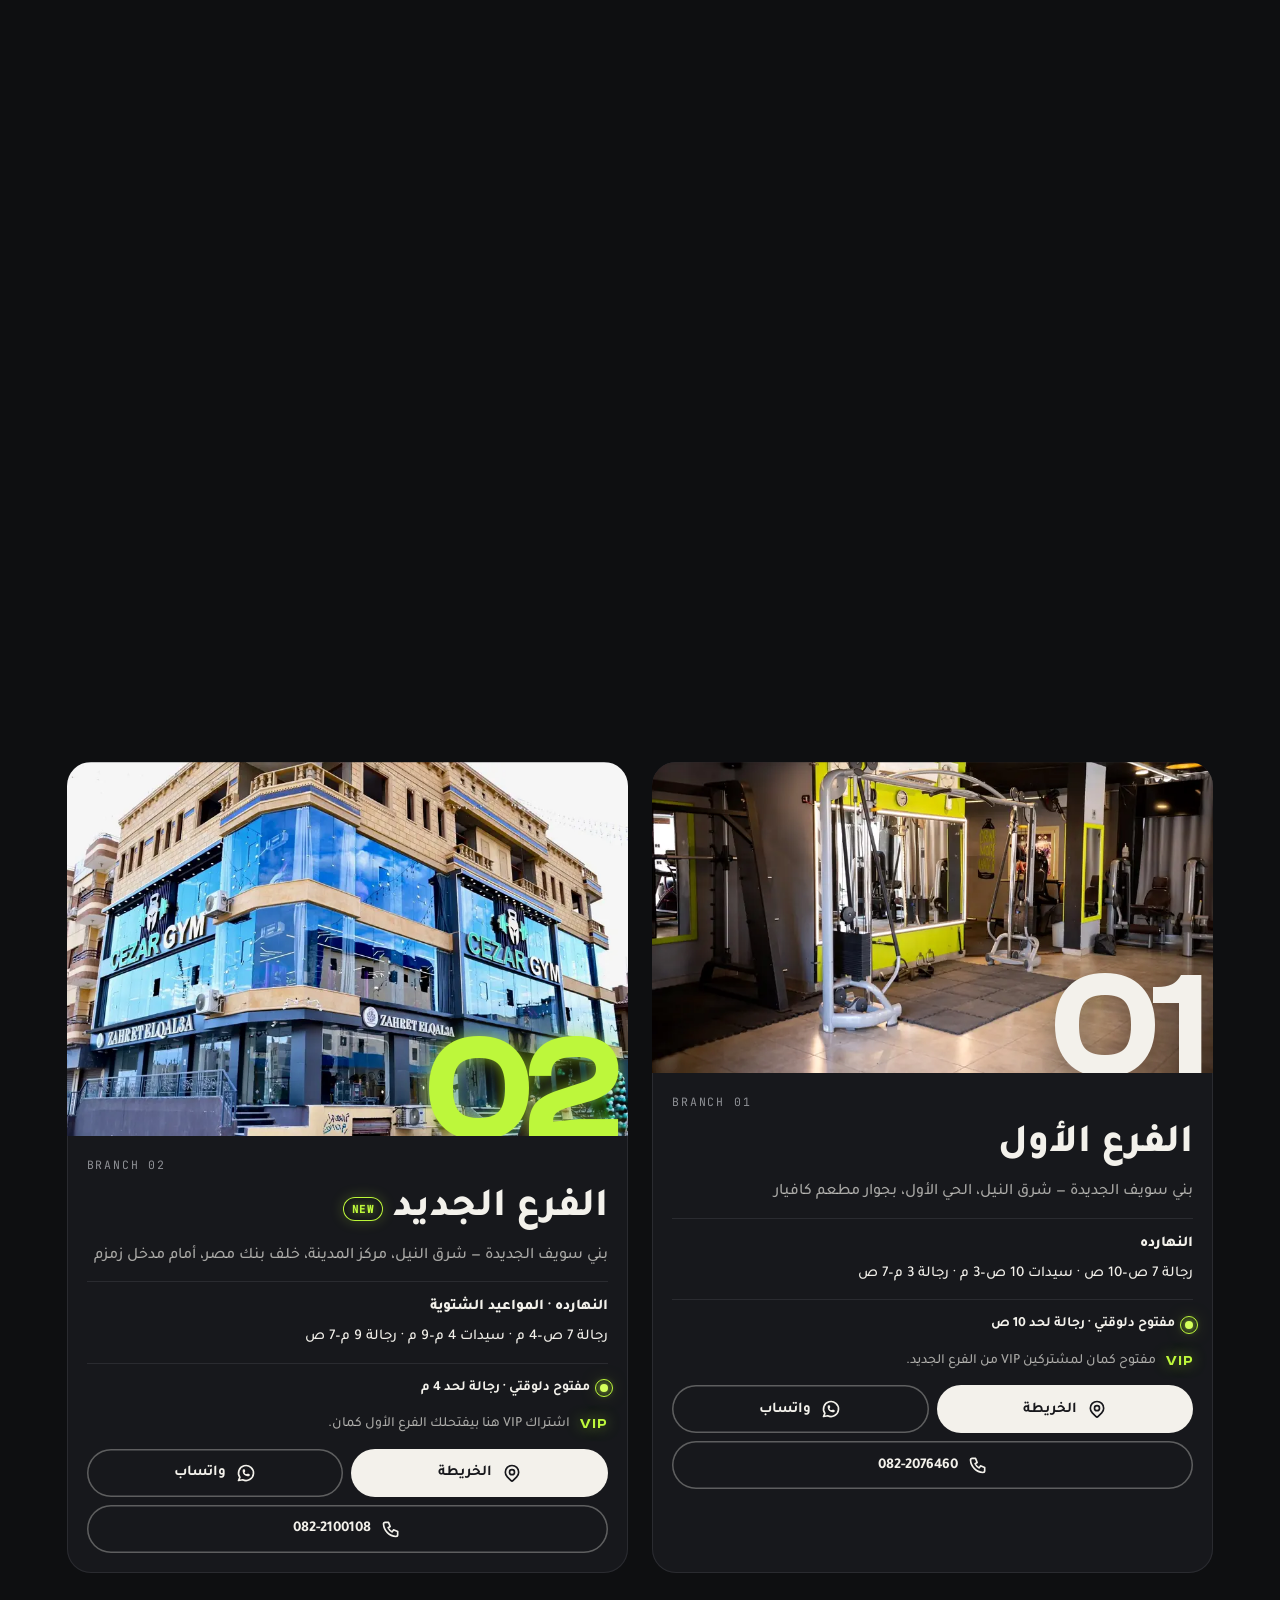
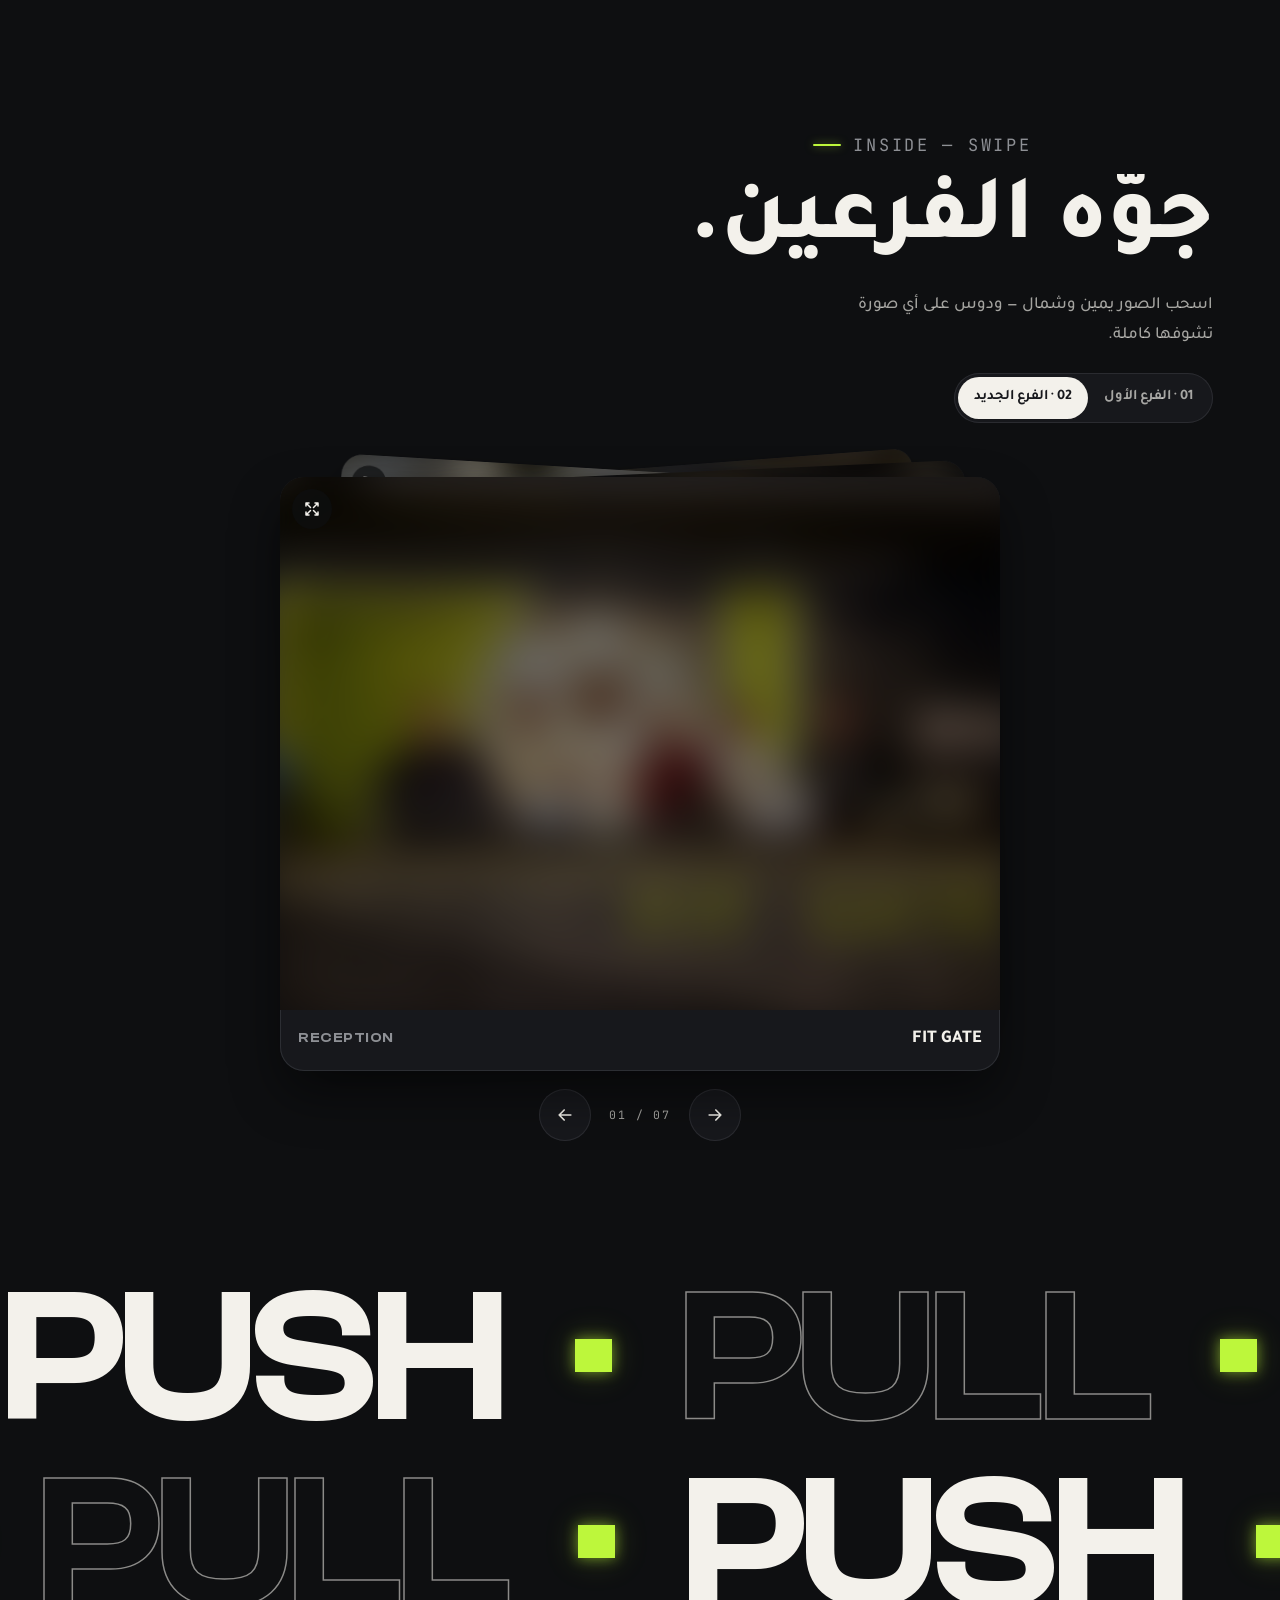
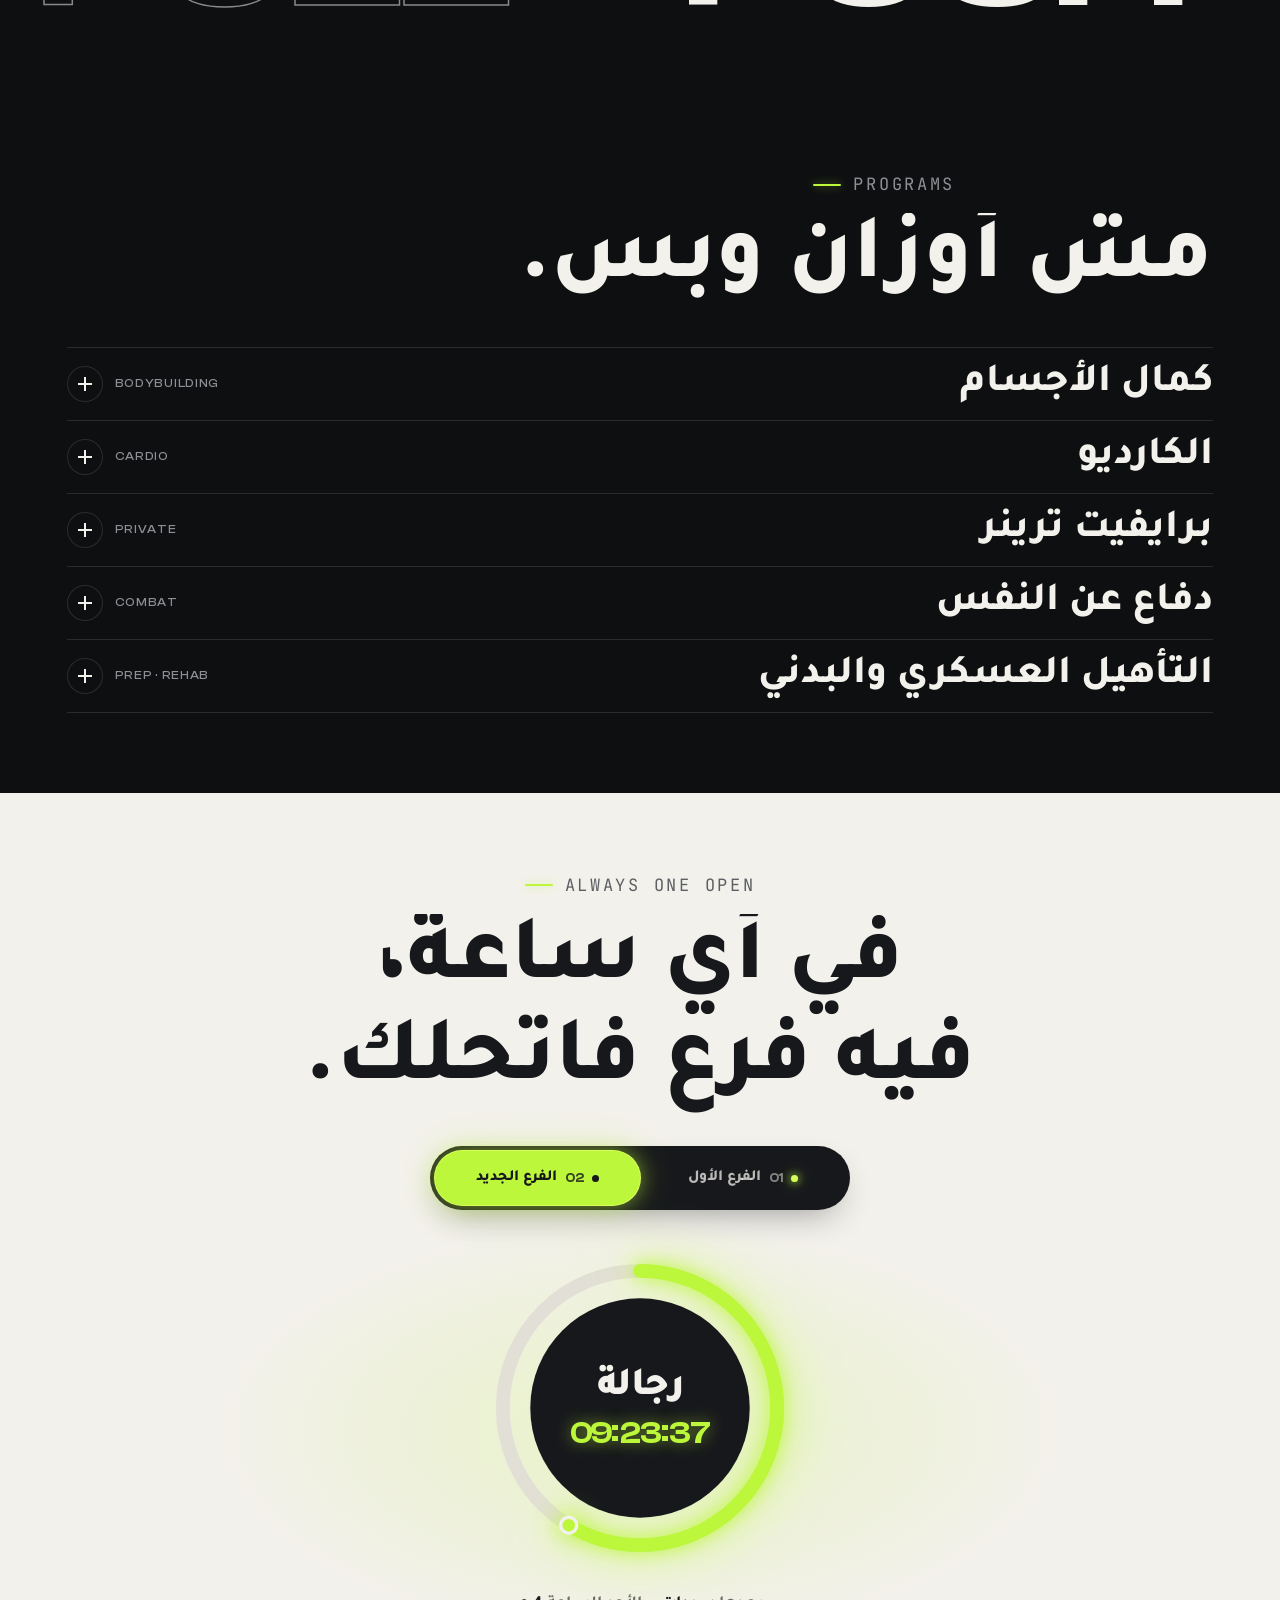
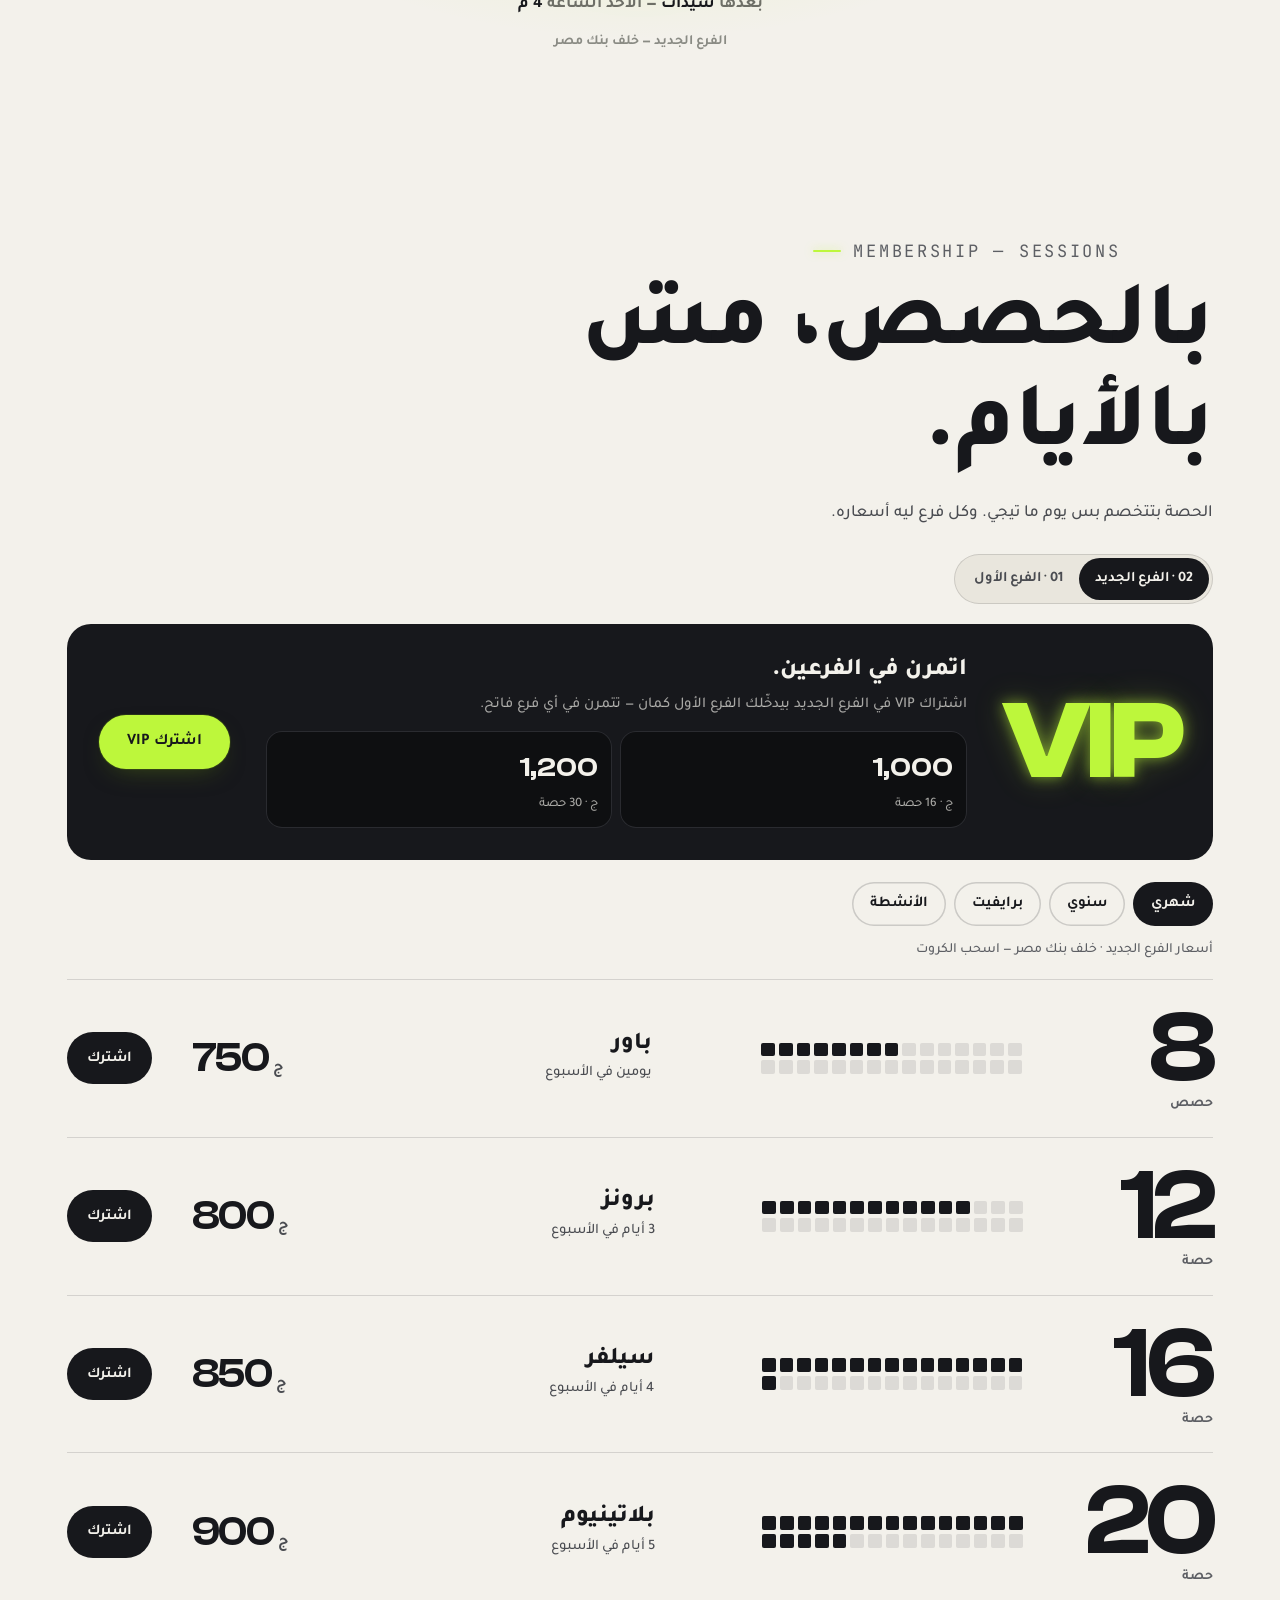
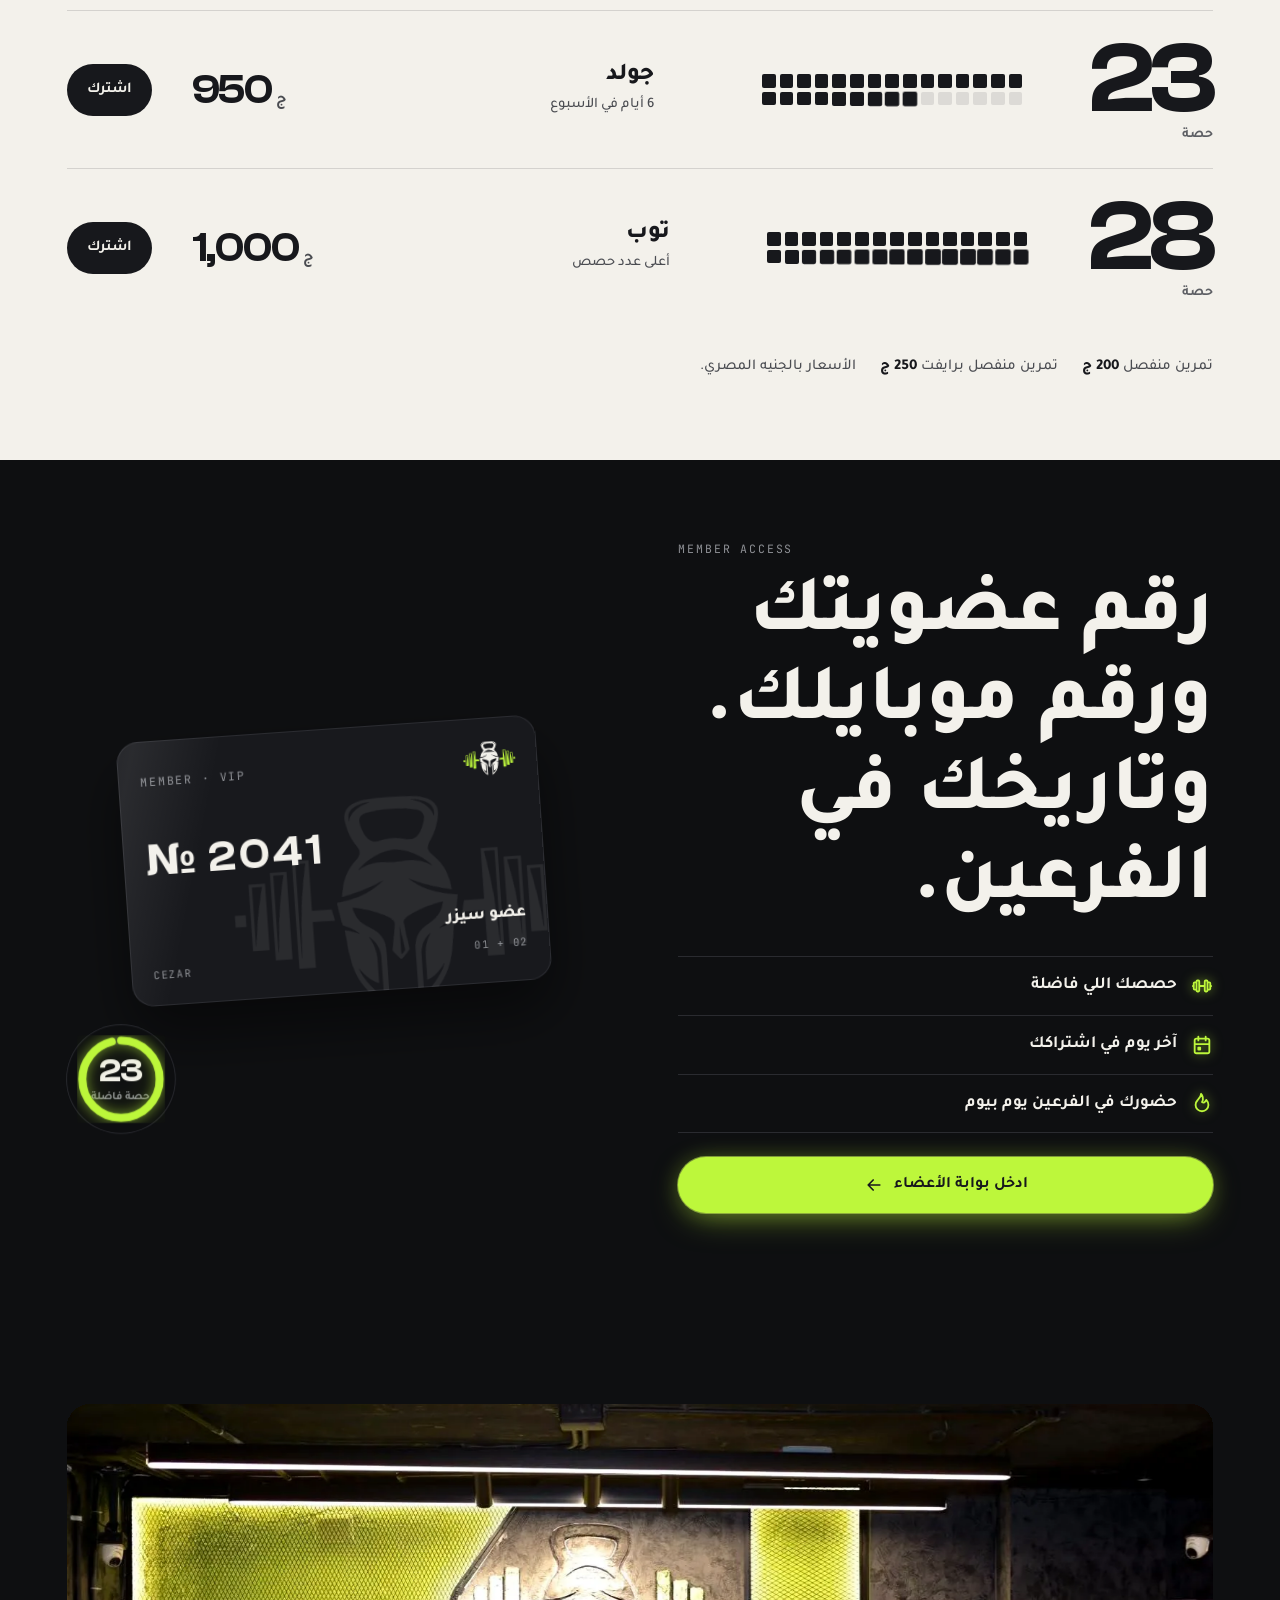
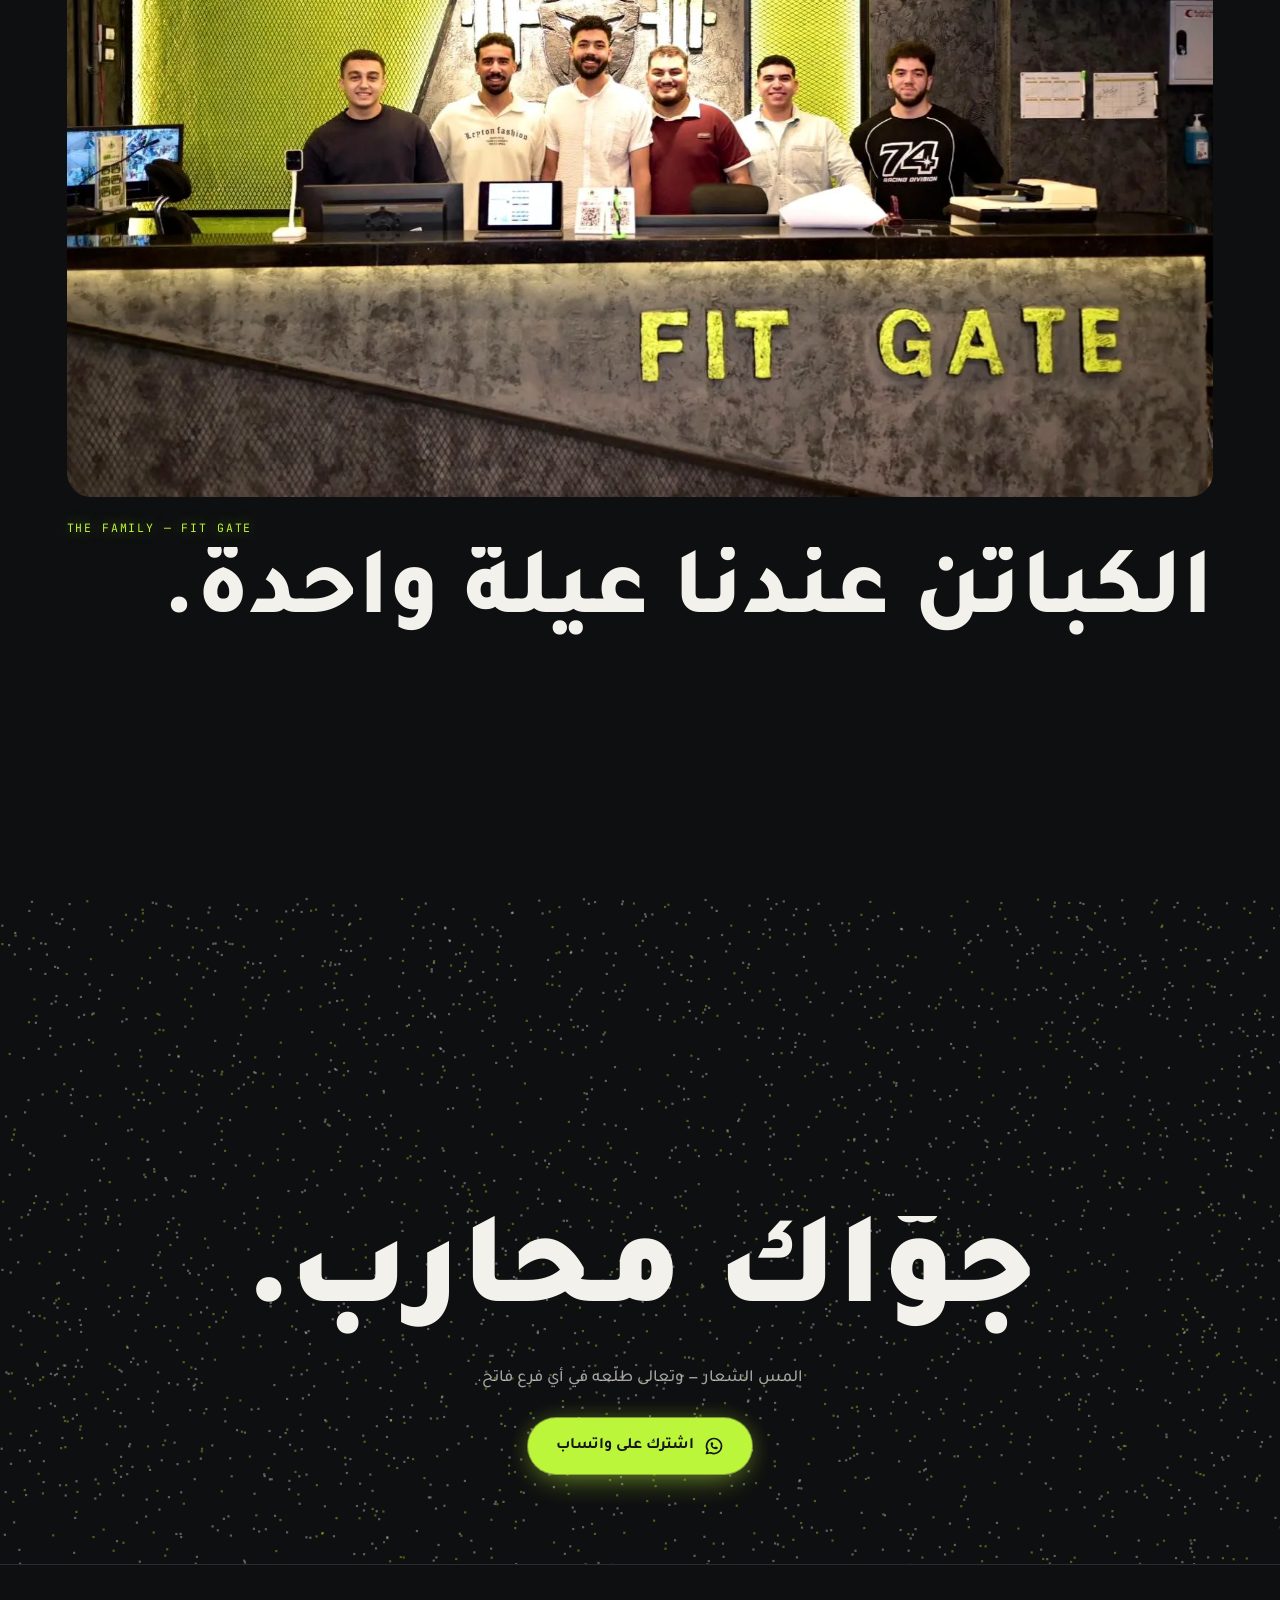
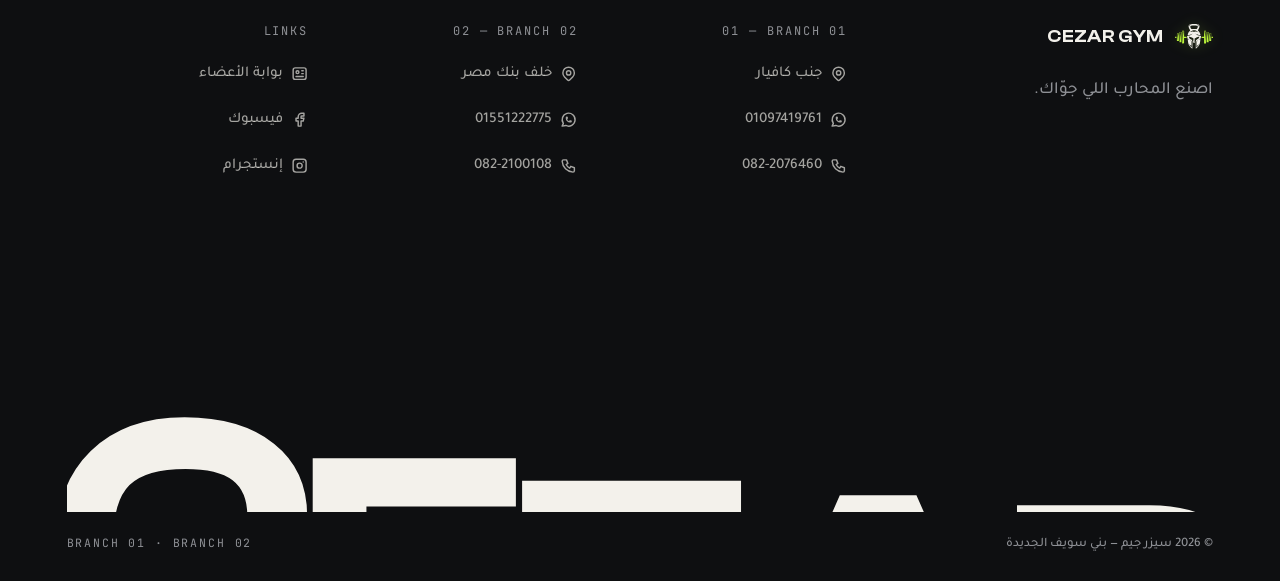
==== commit cadb7e54: "v5.1: الهيرو بيتظبط على أي طول شاشة + الحركة من غير زرار + الموقع أخف - الهيرو: المبنى بيتقاس بين «G" ====
--- a/index.html
+++ b/index.html
@@ -15,10 +15,10 @@
 <link rel="icon" href="assets/img/emblem.svg" type="image/svg+xml">
 <link rel="preload" href="assets/fonts/clash-600.woff2" as="font" type="font/woff2" crossorigin>
 <link rel="preload" href="assets/fonts/tajawal-800-ar.woff2" as="font" type="font/woff2" crossorigin>
-<link rel="preload" href="assets/img/hero-night@s.webp" as="image" media="(max-width: 999px)">
-<link rel="preload" href="assets/img/hero-night.webp" as="image" media="(min-width: 1000px)">
-<link rel="stylesheet" href="assets/css/base.css?v=22">
-<link rel="stylesheet" href="assets/css/site.css?v=22">
+<link rel="preload" as="image" href="assets/img/hero-night.webp" imagesrcset="assets/img/hero-night@s.webp 640w, assets/img/hero-night.webp 852w" imagesizes="(min-width: 1000px) 54vw, 100vw" fetchpriority="high">
+<link rel="preload" as="image" href="assets/img/hero-sky.webp" imagesrcset="assets/img/hero-sky@s.webp 640w, assets/img/hero-sky.webp 1080w" imagesizes="100vw" media="(max-width: 999px)">
+<link rel="stylesheet" href="assets/css/base.css?v=23">
+<link rel="stylesheet" href="assets/css/site.css?v=23">
 <noscript><style>html.intro .loader{display:none}html.intro body{overflow:auto}[data-b],[data-reveal]{opacity:1!important}</style></noscript>
 <script>
   try { if (sessionStorage.getItem('cz-intro') || matchMedia('(prefers-reduced-motion: reduce)').matches) document.documentElement.classList.remove('intro'); } catch (e) { document.documentElement.classList.remove('intro'); }
@@ -81,7 +81,6 @@
     <i class="hero__ground" aria-hidden="true"></i>
     <div class="hero__meta mono">
       <span data-hero-fade>Two branches</span>
-      <button class="tiltbtn" type="button" data-tilt-btn hidden aria-label="فعّل حركة الموبايل" title="فعّل حركة الموبايل"><svg viewBox="0 0 24 24" fill="none" stroke="currentColor" stroke-width="1.8" stroke-linecap="round" stroke-linejoin="round" aria-hidden="true"><rect x="8" y="4" width="8" height="16" rx="2"/><path d="M4.6 9a6 6 0 0 0 0 6M19.4 9a6 6 0 0 1 0 6"/></svg></button>
       <span data-hero-fade>Beni Suef</span>
     </div>
     <div class="hero__word" aria-hidden="true" data-hero-word>
@@ -93,7 +92,7 @@
     </div>
     <i class="hero__shade" aria-hidden="true"></i>
     <div class="hero__copy" data-hero-copy>
-      <h1 class="hero__title" data-hero-lines>سيزر بقى فرعين<span class="hero__dot">.</span></h1>
+      <h1 class="hero__title" data-hero-lines>سيزر بقى <span class="nw">فرعين<span class="hero__dot">.</span></span></h1>
       <p class="hero__sub" data-hero-fade>في نفس الحتة، ومواعيدهم مكمّلة بعض — فدايمًا فيه فرع فاتحلك.</p>
       <div class="hero__ctas" data-hero-fade>
         <a class="btn btn--lime" data-wa="أهلًا، عايز أعرف تفاصيل الاشتراك في سيزر جيم" href="https://wa.me/201097419761" target="_blank" rel="noopener">
@@ -145,6 +144,7 @@
           <circle class="map__poi" cx="402" cy="228" r="7"/>
           <text class="map__label map__label--sm" x="196" y="1052" text-anchor="middle">بنك مصر · زمزم</text>
           <circle class="map__poi" cx="232" cy="1004" r="7"/>
+          <path class="route__halo" data-route-halo d="M465 320 L 404 336 L 418 474 A 48 48 0 0 0 386 566 L 336 800 L 236 918 L 195 950"/>
           <path class="route" data-route d="M465 320 L 404 336 L 418 474 A 48 48 0 0 0 386 566 L 336 800 L 236 918 L 195 950"/>
           <path class="route__flow" d="M465 320 L 404 336 L 418 474 A 48 48 0 0 0 386 566 L 336 800 L 236 918 L 195 950"/>
           <circle class="walker" r="11" cx="465" cy="320" data-walker/>
@@ -374,10 +374,10 @@
 <script src="assets/vendor/CustomEase.min.js"></script>
 <script src="assets/vendor/DrawSVGPlugin.min.js"></script>
 <script src="assets/vendor/lenis.min.js"></script>
-<script src="assets/js/data.js?v=22"></script>
-<script src="assets/js/hours.js?v=22"></script>
-<script src="assets/js/render.js?v=22"></script>
-<script src="assets/js/particles.js?v=22"></script>
-<script src="assets/js/site.js?v=22"></script>
+<script src="assets/js/data.js?v=23"></script>
+<script src="assets/js/hours.js?v=23"></script>
+<script src="assets/js/render.js?v=23"></script>
+<script src="assets/js/particles.js?v=23"></script>
+<script src="assets/js/site.js?v=23"></script>
 </body>
 </html>
--- a/assets/css/site.css
+++ b/assets/css/site.css
@@ -7,7 +7,7 @@
 :root { --dock-h: 64px; --safe-b: env(safe-area-inset-bottom, 0px); }
 body { padding-bottom: calc(var(--dock-h) + 24px + var(--safe-b)); }
 @media (min-width: 1000px) { body { padding-bottom: 0; } }
-@media (hover: none) { .grain { animation: none; opacity: 0.05; } }
+@media (hover: none) { .grain { animation: none; opacity: 0.05; inset: 0; } } /* ثابت على الموبايل فمش محتاج يبقى 4 أضعاف الشاشة */
 
 /* ---------- النافبار على الموبايل ---------- */
 .nav { height: 64px; gap: 10px; }
@@ -54,7 +54,8 @@
 .loader { position: fixed; inset: 0; z-index: 95; background: var(--bg); display: none; place-items: center; --lp: 0; }
 html.intro .loader { display: grid; }
 html.intro body { overflow: hidden; }
-.loader__box { display: grid; justify-items: center; gap: 30px; }
+.loader__box { position: relative; isolation: isolate; display: grid; justify-items: center; gap: 30px; }
+.loader__box::before { content: ''; position: absolute; z-index: -1; inset: -30% -20%; background: radial-gradient(closest-side, var(--lime-haze), transparent); pointer-events: none; }
 .loader__em { width: clamp(190px, 52vw, 320px); overflow: visible; }
 .loader__em path { fill-opacity: 0; stroke-width: 12; }
 .loader__em .em-lime { stroke: var(--lime); fill: var(--lime); }
@@ -79,25 +80,32 @@
   --base: calc(100svh - 296px);
   --hz: calc(var(--base) - var(--sw) * 0.36);
   position: relative; isolation: isolate; min-height: 100svh; display: flex; flex-direction: column;
-  padding: 92px 0 24px; overflow: hidden; background: #0b0d12;
+  padding: clamp(80px, 11svh, 92px) 0 clamp(16px, 3svh, 24px); overflow: hidden; background: #0b0d12;
 }
 .hero__sky { position: absolute; inset: 0; z-index: -3; pointer-events: none; }
 .hero__sky picture { display: contents; }
 .hero__sky img { position: absolute; left: 0; width: 100%; max-width: none; height: auto; top: calc(var(--hz) - 100vw * 1.791); transform-origin: 50% 100%; will-change: transform; }
 .hero__ground { position: absolute; inset: var(--base) 0 0; z-index: -2; background: linear-gradient(#1b1511, var(--bg) 75%); }
 .hero__meta { position: relative; z-index: 4; display: flex; justify-content: space-between; padding-inline: var(--gx); color: rgba(243, 241, 235, 0.66); letter-spacing: 0.34em; }
-.hero__word { position: relative; z-index: 1; display: grid; justify-items: center; margin-top: clamp(14px, 3.2svh, 34px); will-change: transform; }
+.hero__word { position: relative; z-index: 1; display: grid; justify-items: center; margin-top: clamp(8px, 2svh, 34px); will-change: transform; }
 .hero__big {
   display: flex; justify-content: center; direction: ltr;
-  font-family: var(--f-lat); font-weight: 700; font-size: 25.6vw; line-height: 0.8; letter-spacing: -0.03em; color: #F7F6F1;
+  font-family: var(--f-lat); font-weight: 700; font-size: min(25.6vw, 11.6svh); line-height: 0.8; letter-spacing: -0.03em; color: #F7F6F1;
+}
+.hero__big .hb { display: inline-block; overflow: hidden; padding-top: 0.06em; will-change: transform; }
+.hero__big .hbi {
+  display: inline-block; will-change: transform;
   -webkit-mask-image: url('../img/grunge.webp'); mask-image: url('../img/grunge.webp');
   -webkit-mask-size: 760px auto; mask-size: 760px auto;
 }
-.hero__big .hb { display: inline-block; overflow: hidden; padding-top: 0.06em; will-change: transform; }
-.hero__big .hbi { display: inline-block; will-change: transform; }
+.hero__big .hb:nth-child(2) .hbi { -webkit-mask-position: -170px -60px; mask-position: -170px -60px; }
+.hero__big .hb:nth-child(3) .hbi { -webkit-mask-position: -330px -20px; mask-position: -330px -20px; }
+.hero__big .hb:nth-child(4) .hbi { -webkit-mask-position: -480px -110px; mask-position: -480px -110px; }
+.hero__big .hb:nth-child(5) .hbi { -webkit-mask-position: -610px -40px; mask-position: -610px -40px; }
+.nw { white-space: nowrap; }
 .hero__gym {
-  display: flex; align-items: center; gap: 4.4vw; margin-top: 3.4vw; direction: ltr;
-  font-family: var(--f-lat); font-weight: 700; font-size: 10.6vw; line-height: 0.8; letter-spacing: 0.34em; color: var(--lime);
+  display: flex; align-items: center; gap: 4.4vw; margin-top: min(3.4vw, 1.5svh); direction: ltr;
+  font-family: var(--f-lat); font-weight: 700; font-size: min(10.6vw, 4.8svh); line-height: 0.8; letter-spacing: 0.34em; color: var(--lime);
   text-shadow: 0 0 18px var(--lime-glow), 0 0 42px var(--lime-haze);
 }
 .hero__gym span { margin-right: -0.34em; }
@@ -108,26 +116,32 @@
   -webkit-mask-image: linear-gradient(#000 82%, transparent); mask-image: linear-gradient(#000 82%, transparent);
 }
 .hero__shade { position: absolute; inset: auto 0 0; height: 44%; z-index: 3; pointer-events: none; background: linear-gradient(to top, rgba(11, 12, 14, 0.94) 6%, rgba(11, 12, 14, 0.5) 46%, rgba(11, 12, 14, 0)); }
-.hero__copy { position: relative; z-index: 4; margin-top: auto; padding: 0 var(--gx); display: grid; justify-items: center; gap: 12px; text-align: center; }
-.hero__title { font-size: clamp(40px, 11.4vw, 76px); font-weight: 800; line-height: 1.1; text-shadow: 0 2px 28px rgba(0, 0, 0, 0.55); }
+.hero__copy { position: relative; z-index: 4; margin-top: auto; padding: 0 var(--gx); display: grid; justify-items: center; gap: clamp(8px, 1.4svh, 12px); text-align: center; }
+.hero__title { font-size: clamp(34px, min(11.4vw, 5.6svh), 76px); font-weight: 800; line-height: 1.1; text-shadow: 0 2px 28px rgba(0, 0, 0, 0.55); }
 .hero__dot { color: var(--lime); text-shadow: 0 0 16px var(--lime-glow), 0 0 36px var(--lime-haze); }
-.hero__sub { color: rgba(243, 241, 235, 0.8); font-size: 17px; line-height: 1.65; max-width: 30ch; text-shadow: 0 1px 14px rgba(0, 0, 0, 0.7); }
-.hero__ctas { display: grid; grid-template-columns: 1fr; gap: 10px; width: 100%; max-width: 460px; margin-top: 6px; }
-.hero__ctas .btn { min-height: 58px; font-size: 18px; }
-.hero__ctas .btn--ghost { background: rgba(11, 12, 14, 0.42); box-shadow: inset 0 0 0 1.5px rgba(243, 241, 235, 0.55); -webkit-backdrop-filter: blur(6px); backdrop-filter: blur(6px); }
+.hero__sub { color: rgba(243, 241, 235, 0.84); font-size: clamp(15px, 2.3svh, 17px); line-height: 1.6; max-width: 30ch; text-shadow: 0 1px 14px rgba(0, 0, 0, 0.7); }
+.hero__ctas { display: grid; grid-template-columns: 1fr; gap: clamp(8px, 1.3svh, 10px); width: 100%; max-width: 460px; margin-top: 4px; }
+.hero__ctas .btn { min-height: clamp(50px, 7.4svh, 58px); font-size: clamp(16.5px, 2.5svh, 18px); }
+.hero__ctas .btn--ghost { background: rgba(11, 12, 14, 0.58); box-shadow: inset 0 0 0 1.5px rgba(243, 241, 235, 0.55); }
 .hero__meta { align-items: center; }
-.tiltbtn { display: grid; place-items: center; width: 34px; height: 34px; margin-block: -10px; border-radius: 50%; color: var(--lime); box-shadow: inset 0 0 0 1px var(--lime-glow), 0 0 16px var(--lime-haze); -webkit-tap-highlight-color: transparent; }
-.tiltbtn svg { width: 18px; height: 18px; filter: drop-shadow(0 0 5px var(--lime-glow)); }
 @media (min-width: 600px) and (max-width: 999px) { .hero__ctas { grid-template-columns: 1fr 1fr; max-width: 560px; } }
 /* تابلت وكمبيوتر: المبنى بيغطي نص CEZAR، فـGYM بتطلع سطر صغير فوقها */
 @media (min-width: 600px) {
+  .hero__building {
+    -webkit-mask-image: linear-gradient(#000 82%, transparent), linear-gradient(90deg, transparent, #000 12%, #000 88%, transparent);
+    mask-image: linear-gradient(#000 82%, transparent), linear-gradient(90deg, transparent, #000 12%, #000 88%, transparent);
+    -webkit-mask-composite: source-in; mask-composite: intersect;
+  }
   .hero__gym { position: absolute; top: calc(-1 * clamp(14px, 3vh, 30px) - 0.95em); font-size: 13px; gap: 16px; letter-spacing: 0.6em; margin: 0; }
   .hero__gym span { margin-right: -0.6em; }
   .hero__gym i { width: 64px; height: 2px; }
 }
-/* شاشة قصيرة: المشهد أضيق من الشاشة → أطراف الصورة بتدوب في الأرض والسما */
-@media (max-width: 999px) and (max-height: 760px), (min-width: 600px) and (max-width: 999px) {
-  .hero__scene { -webkit-mask-image: linear-gradient(90deg, transparent, #000 10%, #000 90%, transparent); mask-image: linear-gradient(90deg, transparent, #000 10%, #000 90%, transparent); }
+/* المشهد أضيق من الشاشة (تابلت/كمبيوتر، أو موبايل قصير — render.js بيحط hero--narrow) → أطراف الصورة بتدوب في الأرض والسما.
+   الماسك على الصورة نفسها عشان يترسم مرة واحدة مع طبقتها، مش كل فريم وهي بتكبر مع السكرول */
+.hero--narrow .hero__building {
+  -webkit-mask-image: linear-gradient(#000 82%, transparent), linear-gradient(90deg, transparent, #000 10%, #000 90%, transparent);
+  mask-image: linear-gradient(#000 82%, transparent), linear-gradient(90deg, transparent, #000 10%, #000 90%, transparent);
+  -webkit-mask-composite: source-in; mask-composite: intersect;
 }
 @media (min-width: 1000px) {
   .hero {
@@ -140,7 +154,7 @@
   .hero__big { font-size: min(23vw, 420px); }
   .hero__word { margin-top: 1.5vh; }
   .hero__meta { padding-top: 2px; }
-  .hero__scene { left: 37%; -webkit-mask-image: linear-gradient(90deg, transparent, #000 13%, #000 87%, transparent); mask-image: linear-gradient(90deg, transparent, #000 13%, #000 87%, transparent); }
+  .hero__scene { left: 37%; }
   .hero__shade { height: 34%; }
   .hero__copy { position: absolute; inset: auto var(--gx) 56px auto; width: min(31%, 460px); padding: 0; justify-items: start; text-align: start; }
   .hero__title { font-size: clamp(48px, 4.6vw, 80px); }
@@ -351,6 +365,7 @@
 }
 @keyframes beat { 0%, 55% { r: 7; } 56%, 100% { r: 9.5; } }
 .clock.shut .ring-head { opacity: 0; animation: none; }
+.clock.is-off .ring-head { animation-play-state: paused; }
 /* وقت تبديل الفرع الشريط بيتملي من الأول بـGSAP — من غير ترانزيشن الثانية */
 .clock.is-switch .ring-fg { transition: stroke 0.6s var(--cz); }
 .clock.is-switch .ring-head { transition: fill 0.6s var(--cz); }
@@ -436,7 +451,7 @@
   background: var(--ink); box-shadow: inset 0 0 0 1px var(--line), 0 30px 60px rgba(0, 0, 0, 0.5);
   display: grid; grid-template-rows: auto 1fr auto; transform-style: preserve-3d; will-change: transform; overflow: hidden;
 }
-.mcard::before { content: ''; position: absolute; inset: 0; pointer-events: none; background: url('../img/emblem-ghost.png') no-repeat 115% 140% / 78%; opacity: 0.08; }
+.mcard::before { content: ''; position: absolute; inset: 0; pointer-events: none; background: url('../img/emblem-ghost.webp') no-repeat 115% 140% / 78%; opacity: 0.08; }
 .mcard::after { content: ''; position: absolute; inset: -40%; pointer-events: none; background: linear-gradient(105deg, transparent 40%, rgba(255, 255, 255, 0.08) 50%, transparent 60%); transform: translateX(var(--sheen, -30%)); }
 .mcard__top { display: flex; justify-content: space-between; align-items: center; }
 .mcard__top img { width: 52px; }
@@ -526,14 +541,12 @@
 /* ---------- النور: الفسفوري منوّر ومليان طاقة في كل حتة ---------- */
 .dock__join { box-shadow: 0 0 0 1px var(--lime-hot) inset, 0 0 18px var(--lime-glow), 0 0 40px var(--lime-haze); }
 .loader__bar { box-shadow: 0 0 12px var(--lime), 0 0 26px var(--lime-glow); }
-.loader__em .em-lime { filter: drop-shadow(0 0 18px var(--lime-glow)); }
 .sec-head .mono::before { height: 2px; border-radius: 2px; box-shadow: 0 0 8px var(--lime-glow); }
 .now__item.b2 .n, .bcard--b2 .bcard__n, .wa-sheet__opts .b2 .n, .ppl__row .dot, .banks__line b,
 .bcard__vip b, .pin--b2 .pin__tag b, .family__copy .mono, .vip__word { text-shadow: 0 0 14px var(--lime-glow), 0 0 34px var(--lime-haze); }
 .now__item.is-open .st i { box-shadow: 0 0 8px var(--lime), 0 0 16px var(--lime-glow); }
 .now__item.is-open { box-shadow: inset 0 0 0 1px rgba(189, 247, 59, 0.5), 0 0 26px -6px var(--lime-haze); }
-.route { filter: drop-shadow(0 0 5px var(--lime-glow)) drop-shadow(0 0 14px var(--lime-haze)); }
-.walker { filter: drop-shadow(0 0 8px var(--lime-glow)); }
+.route__halo { fill: none; stroke: var(--lime); stroke-width: 24; stroke-linecap: round; stroke-linejoin: round; opacity: 0.16; }
 .pin--b2 .pin__dot { box-shadow: 0 0 10px var(--lime), 0 0 26px var(--lime-glow); }
 .vip-chip { box-shadow: 0 0 0 1px var(--lime-hot) inset, 0 0 22px var(--lime-glow), 0 0 48px var(--lime-haze); }
 .newtag { box-shadow: inset 0 0 0 1px var(--lime), 0 0 14px var(--lime-haze); text-shadow: 0 0 10px var(--lime-glow); }
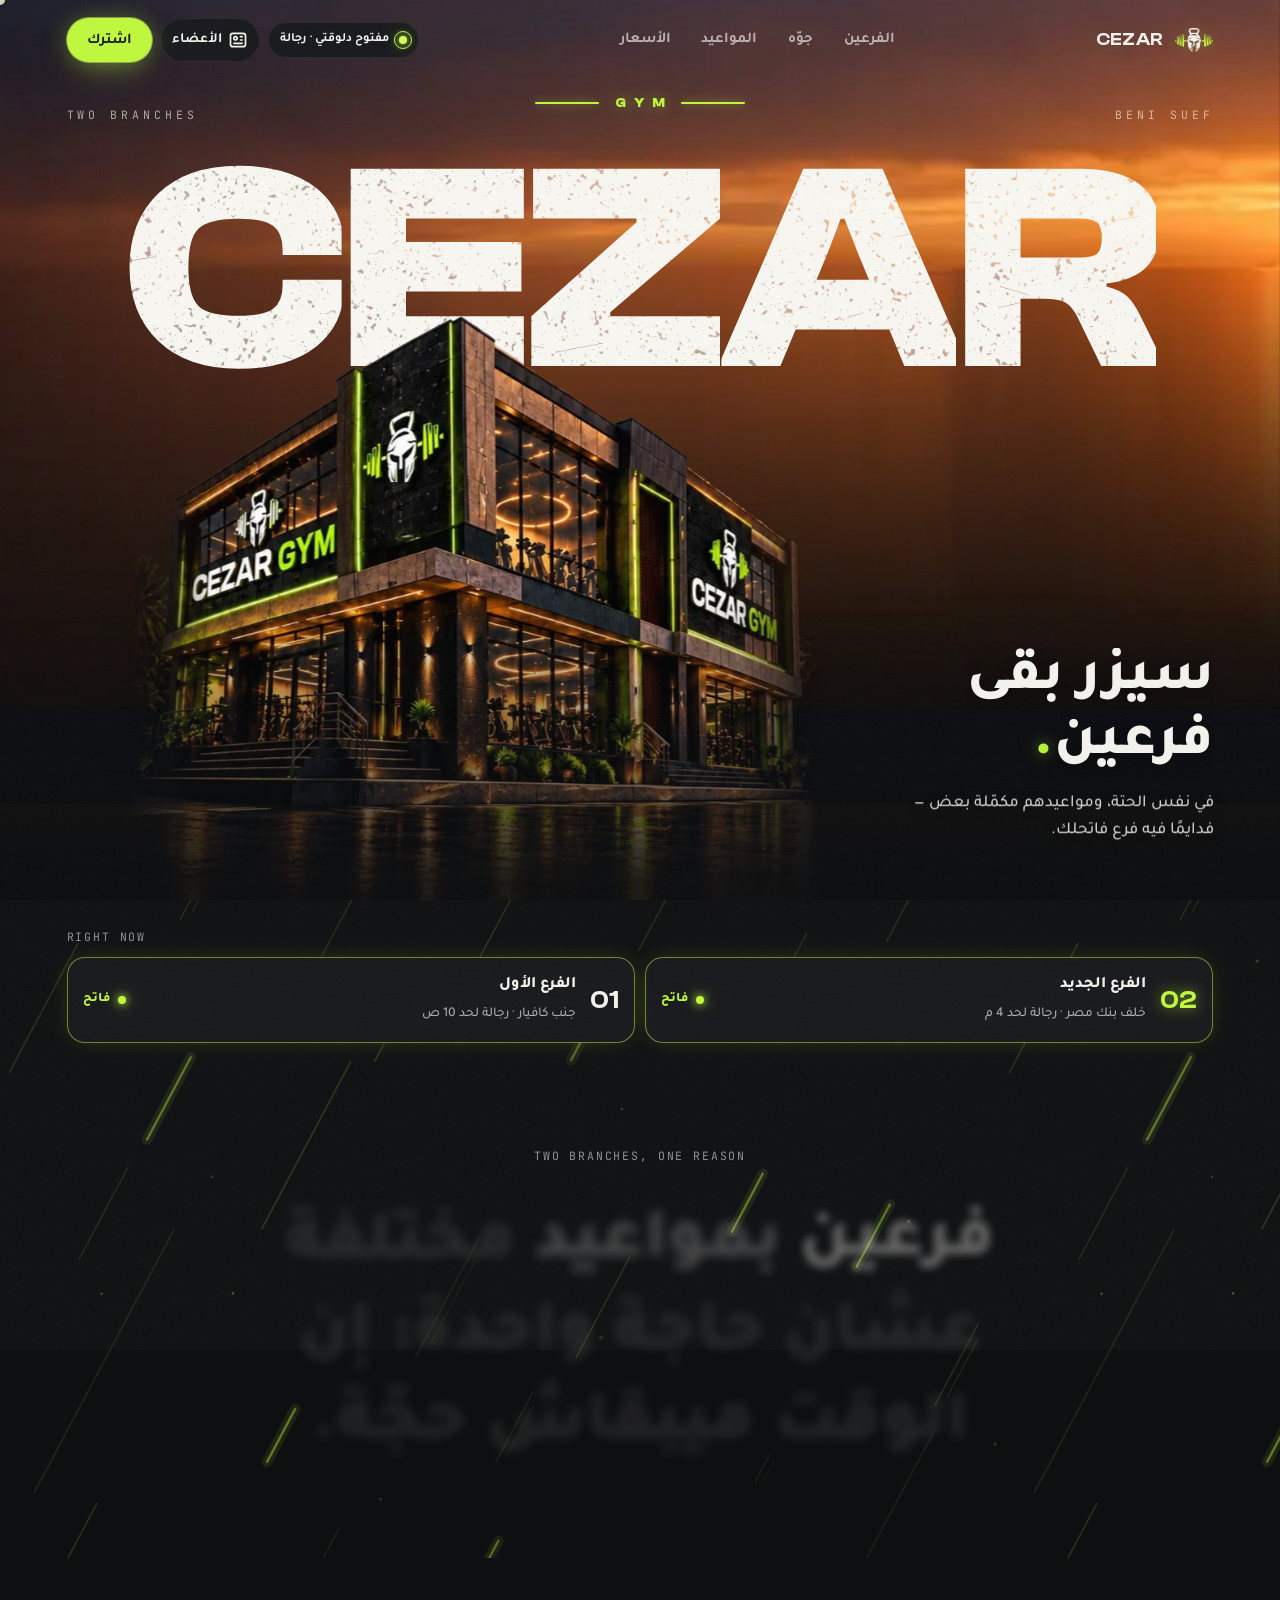
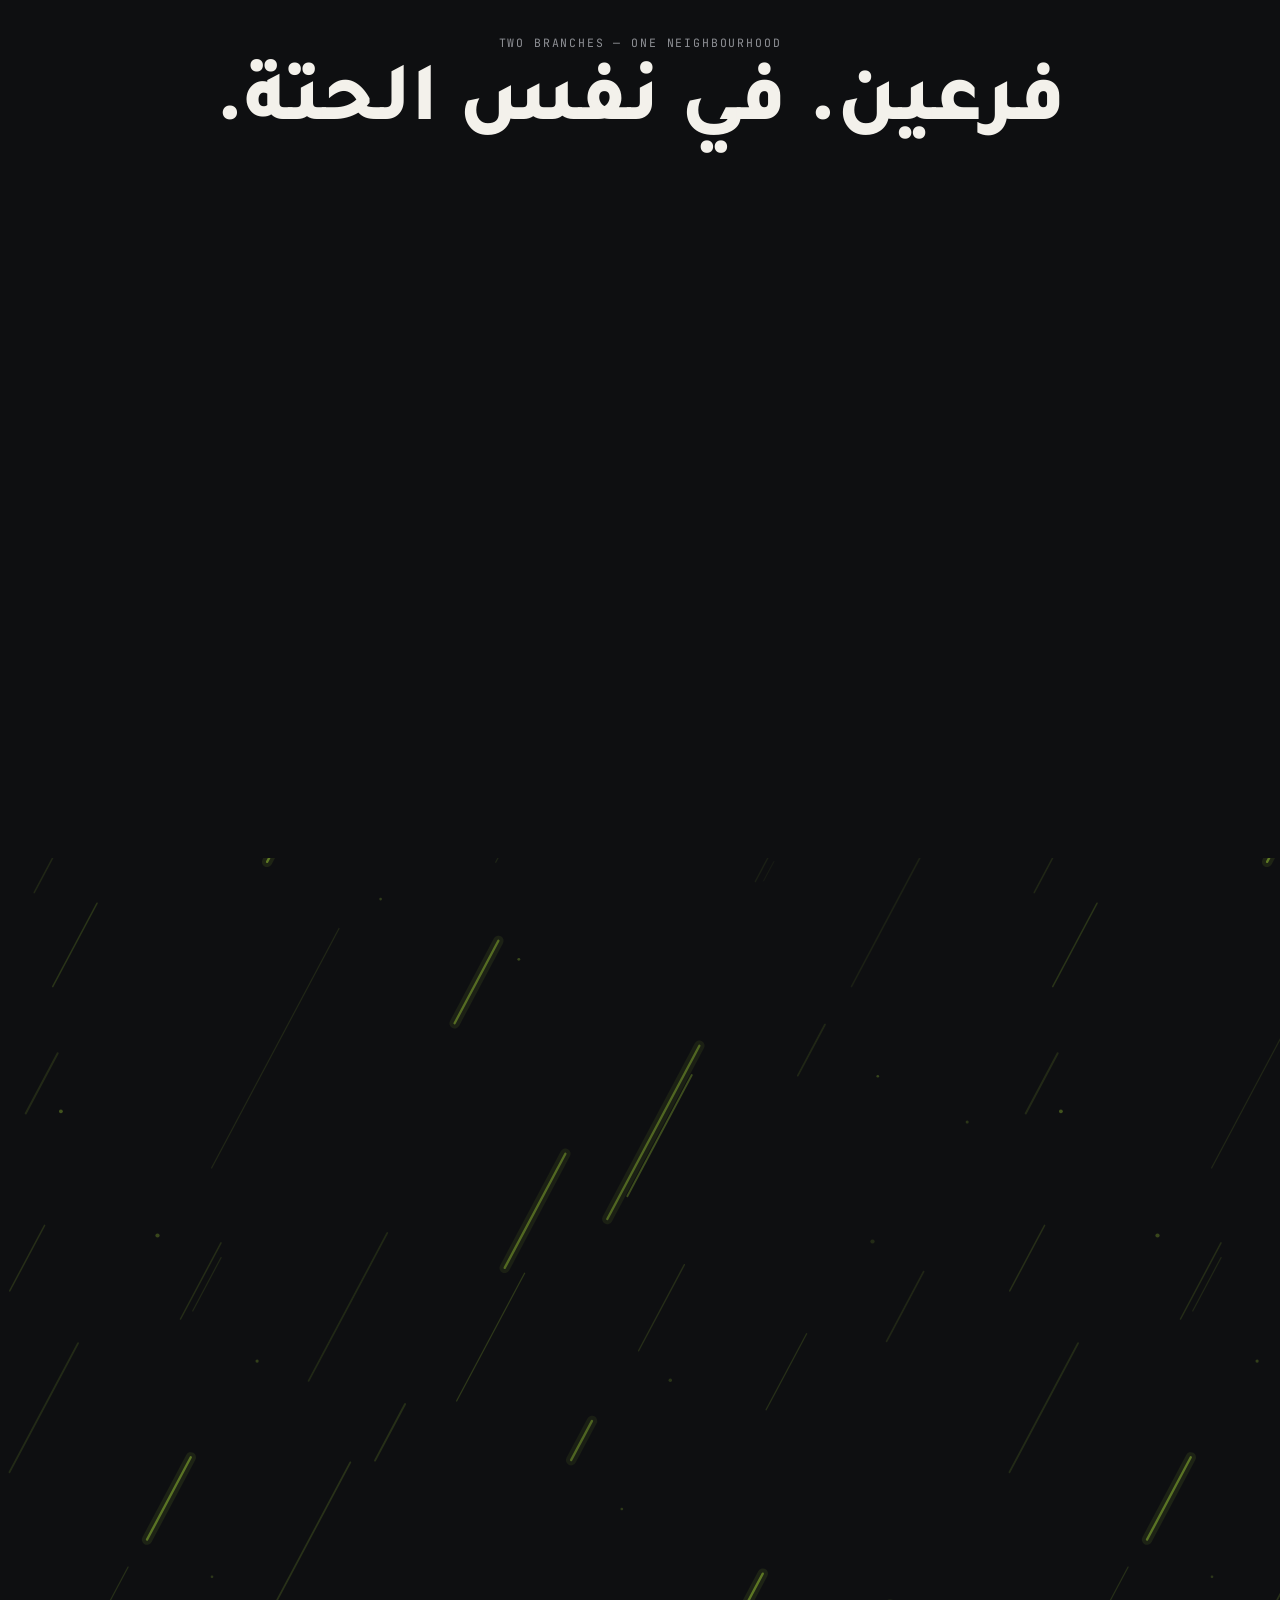
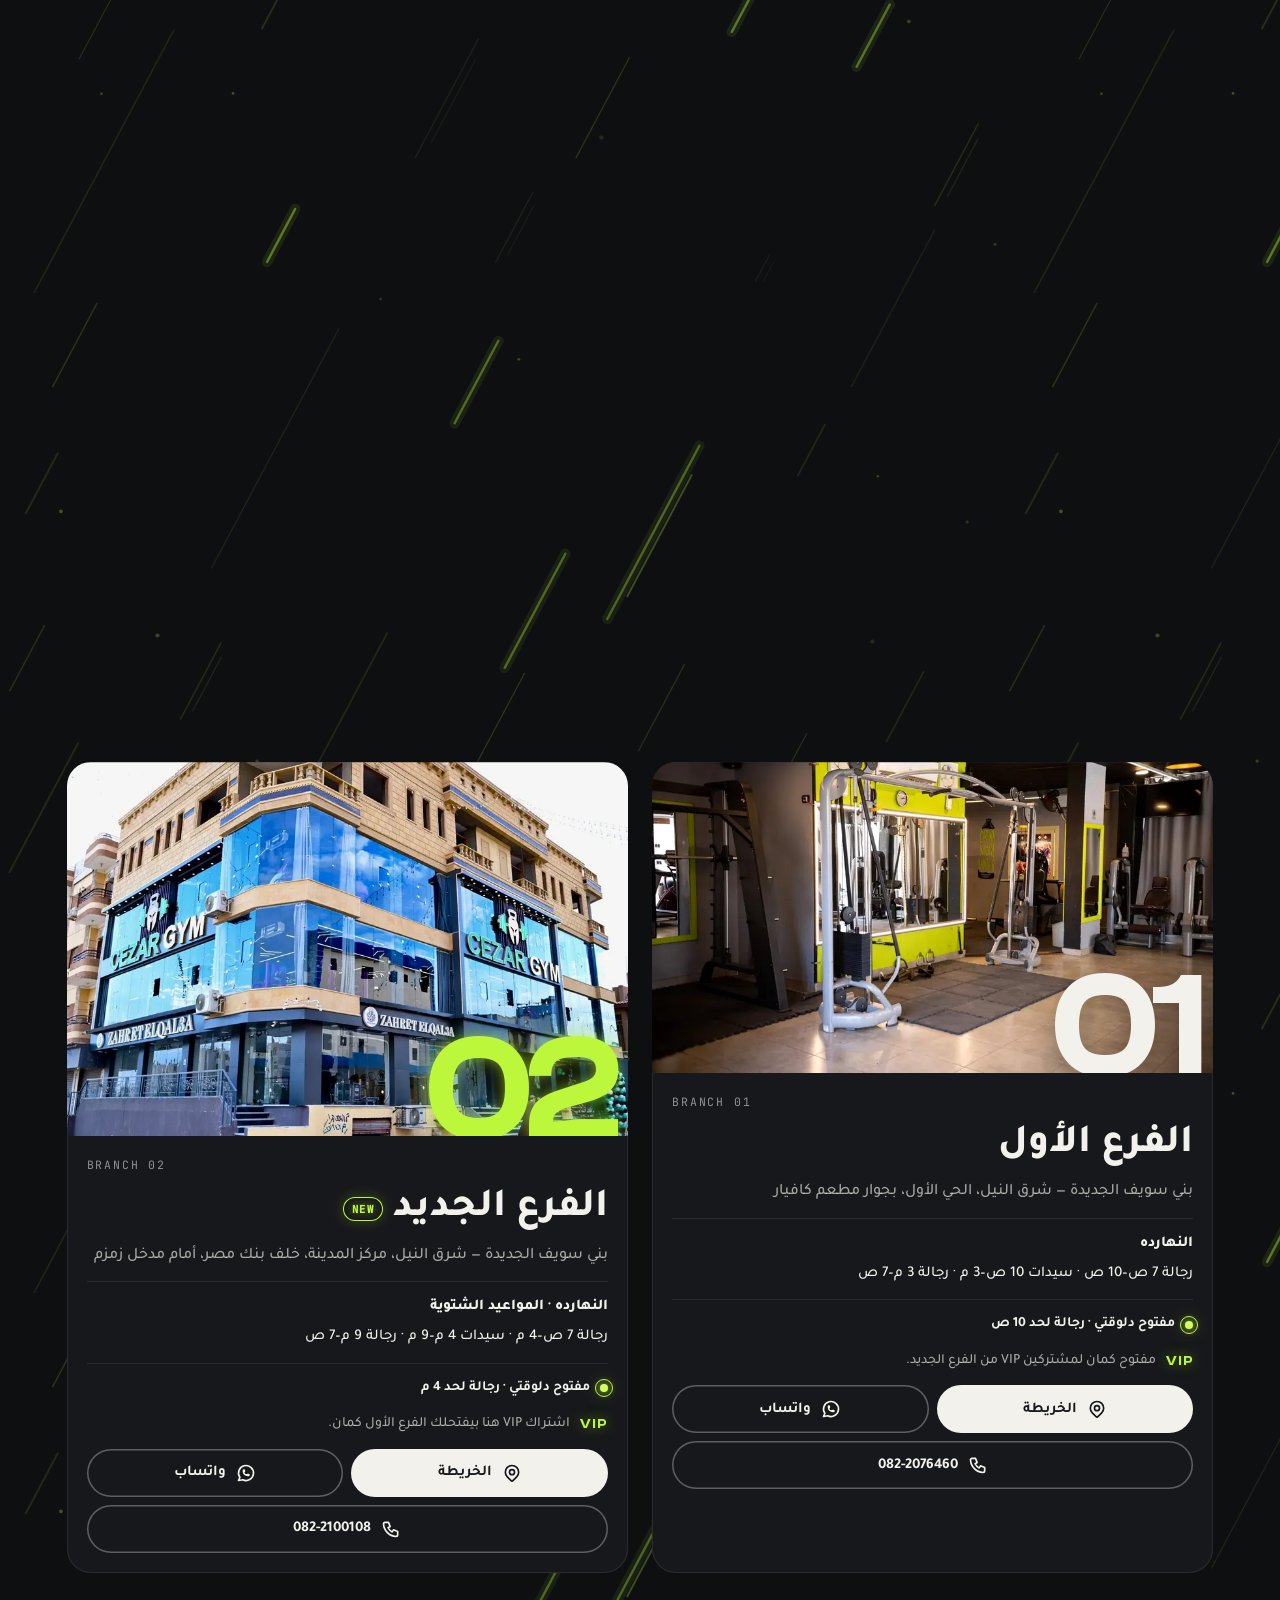
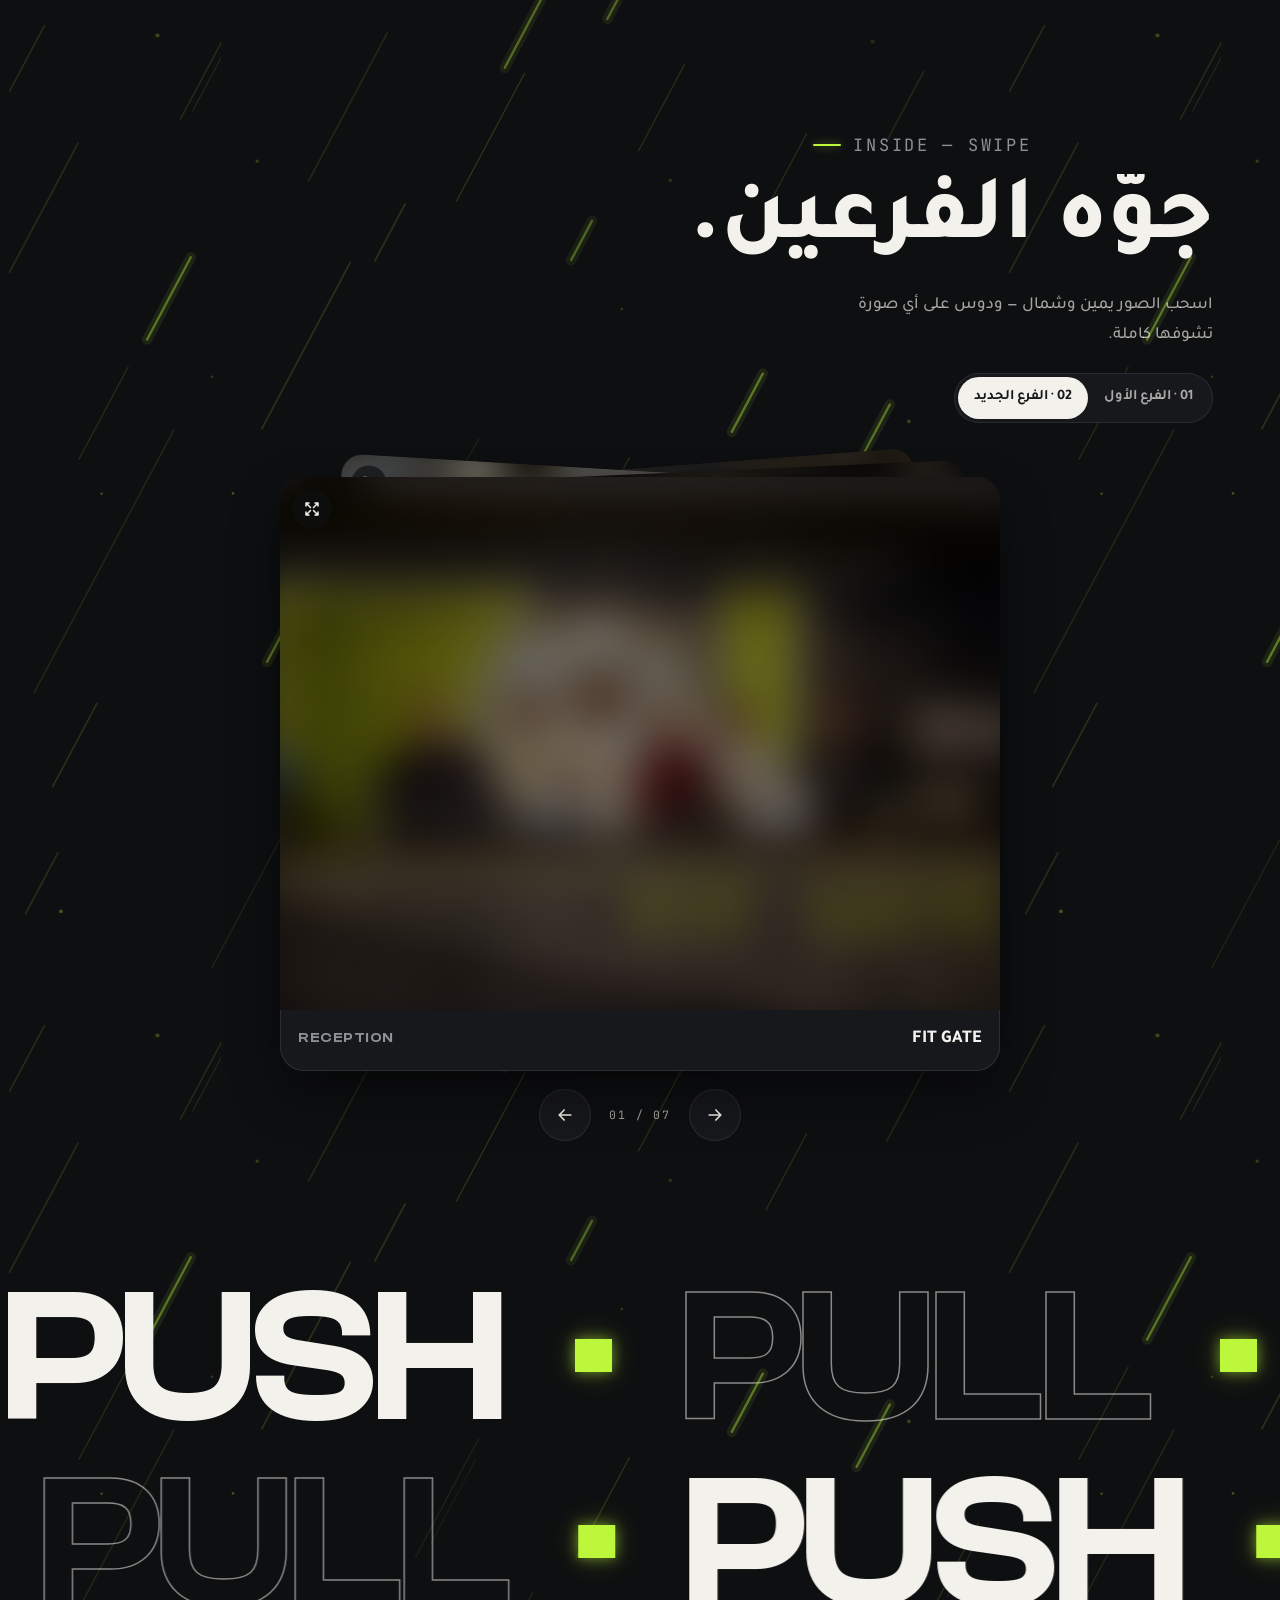
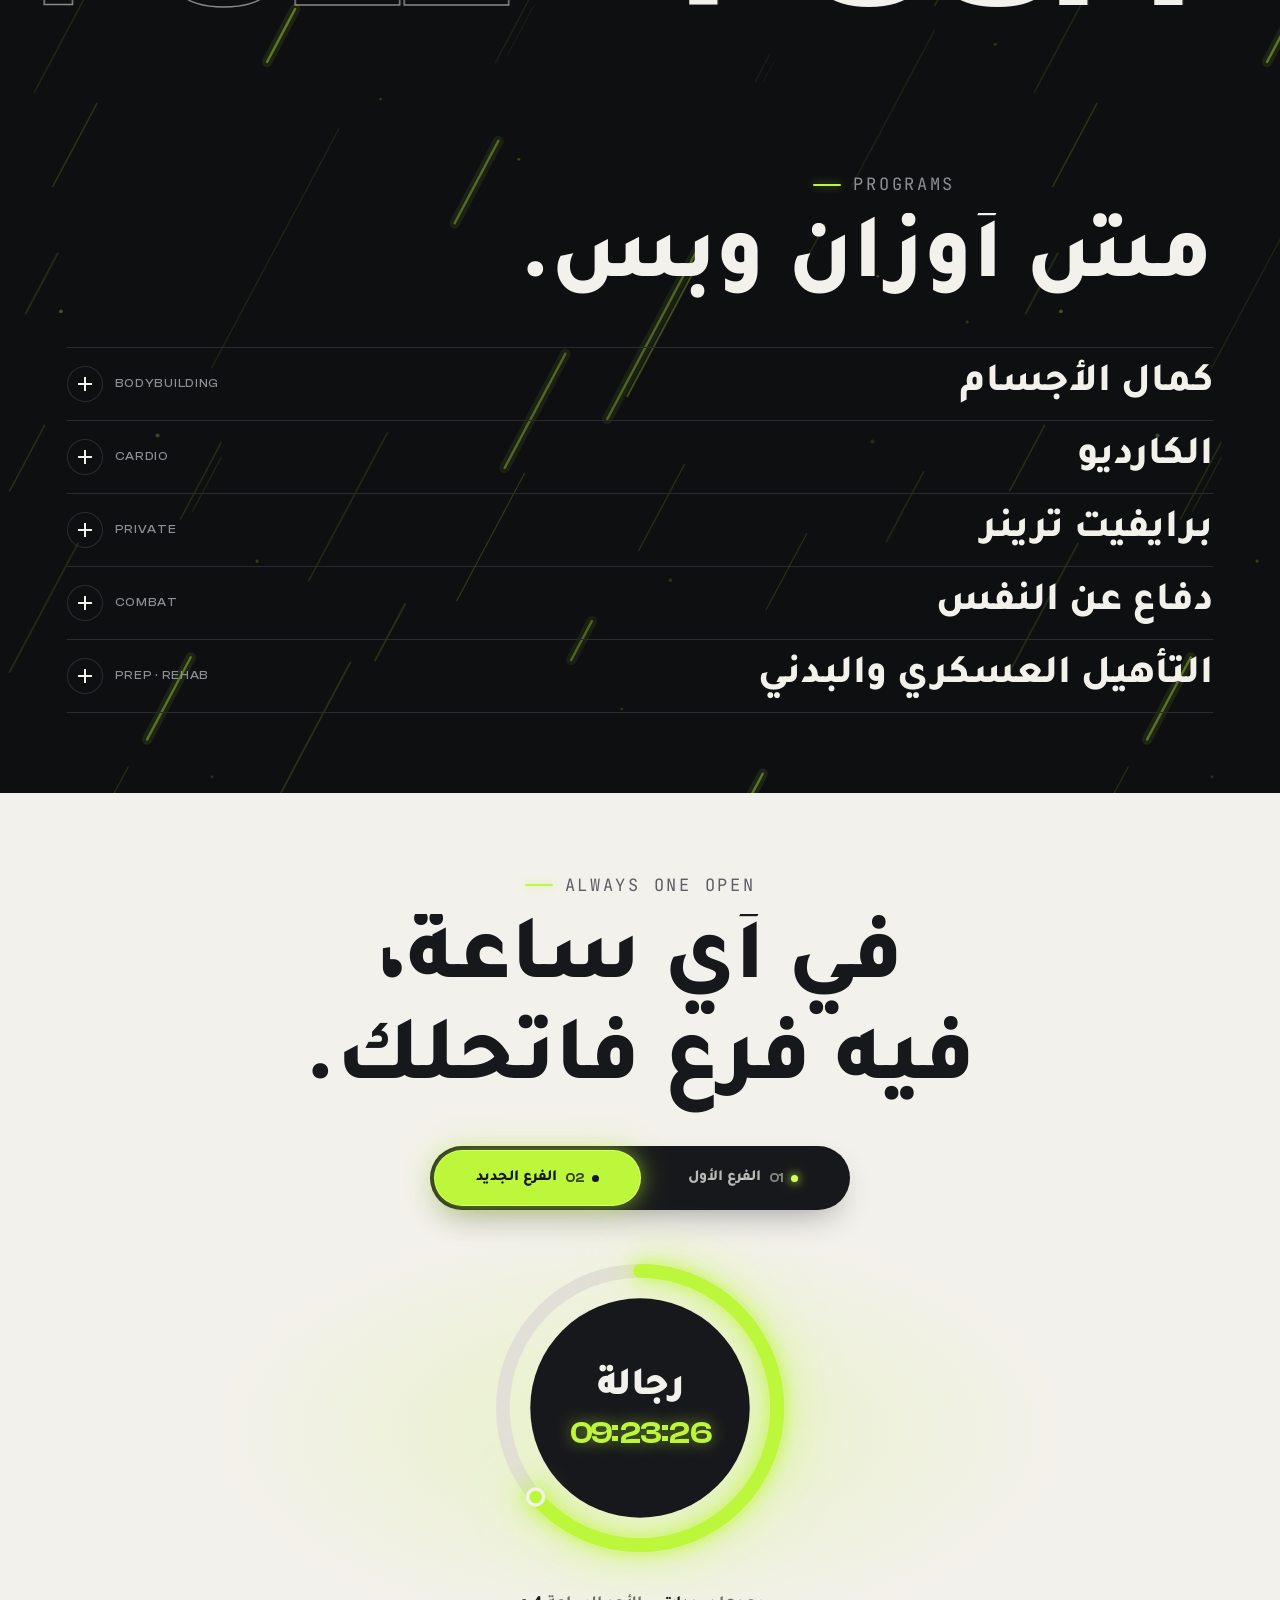
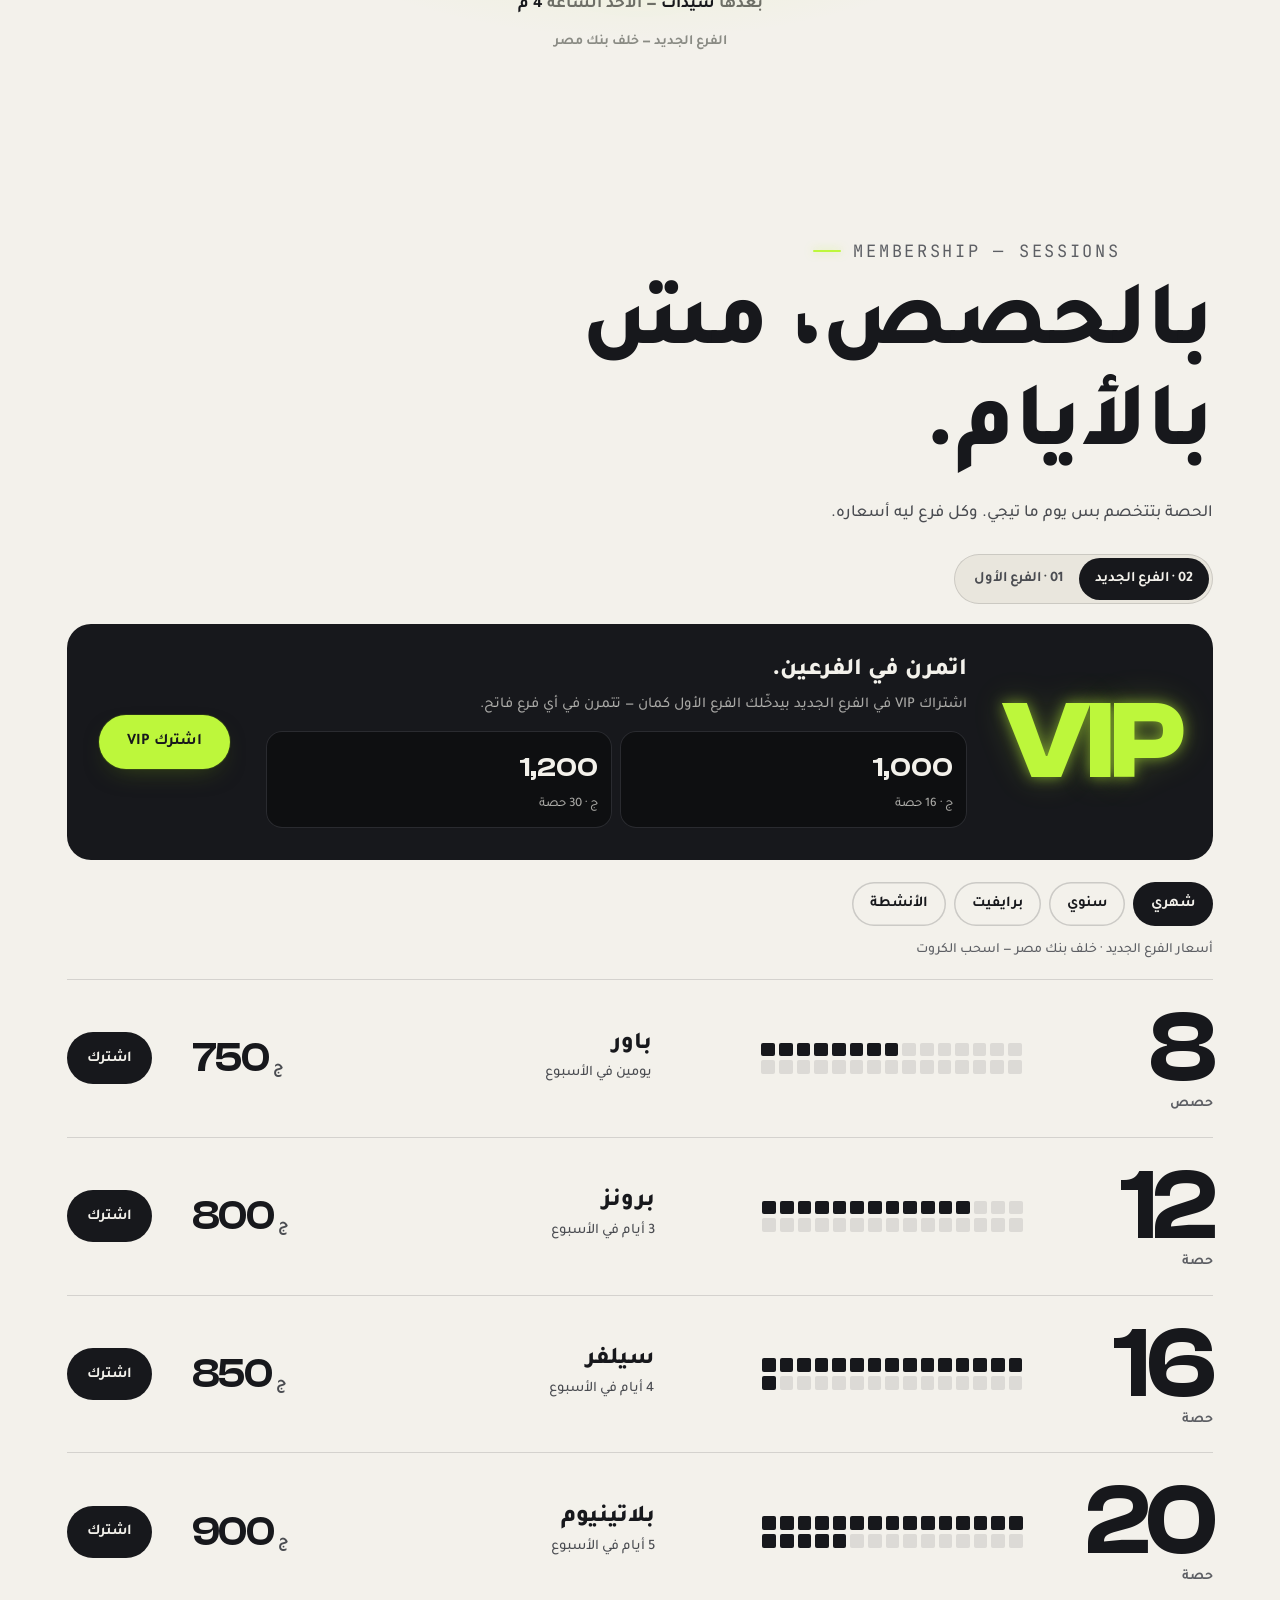
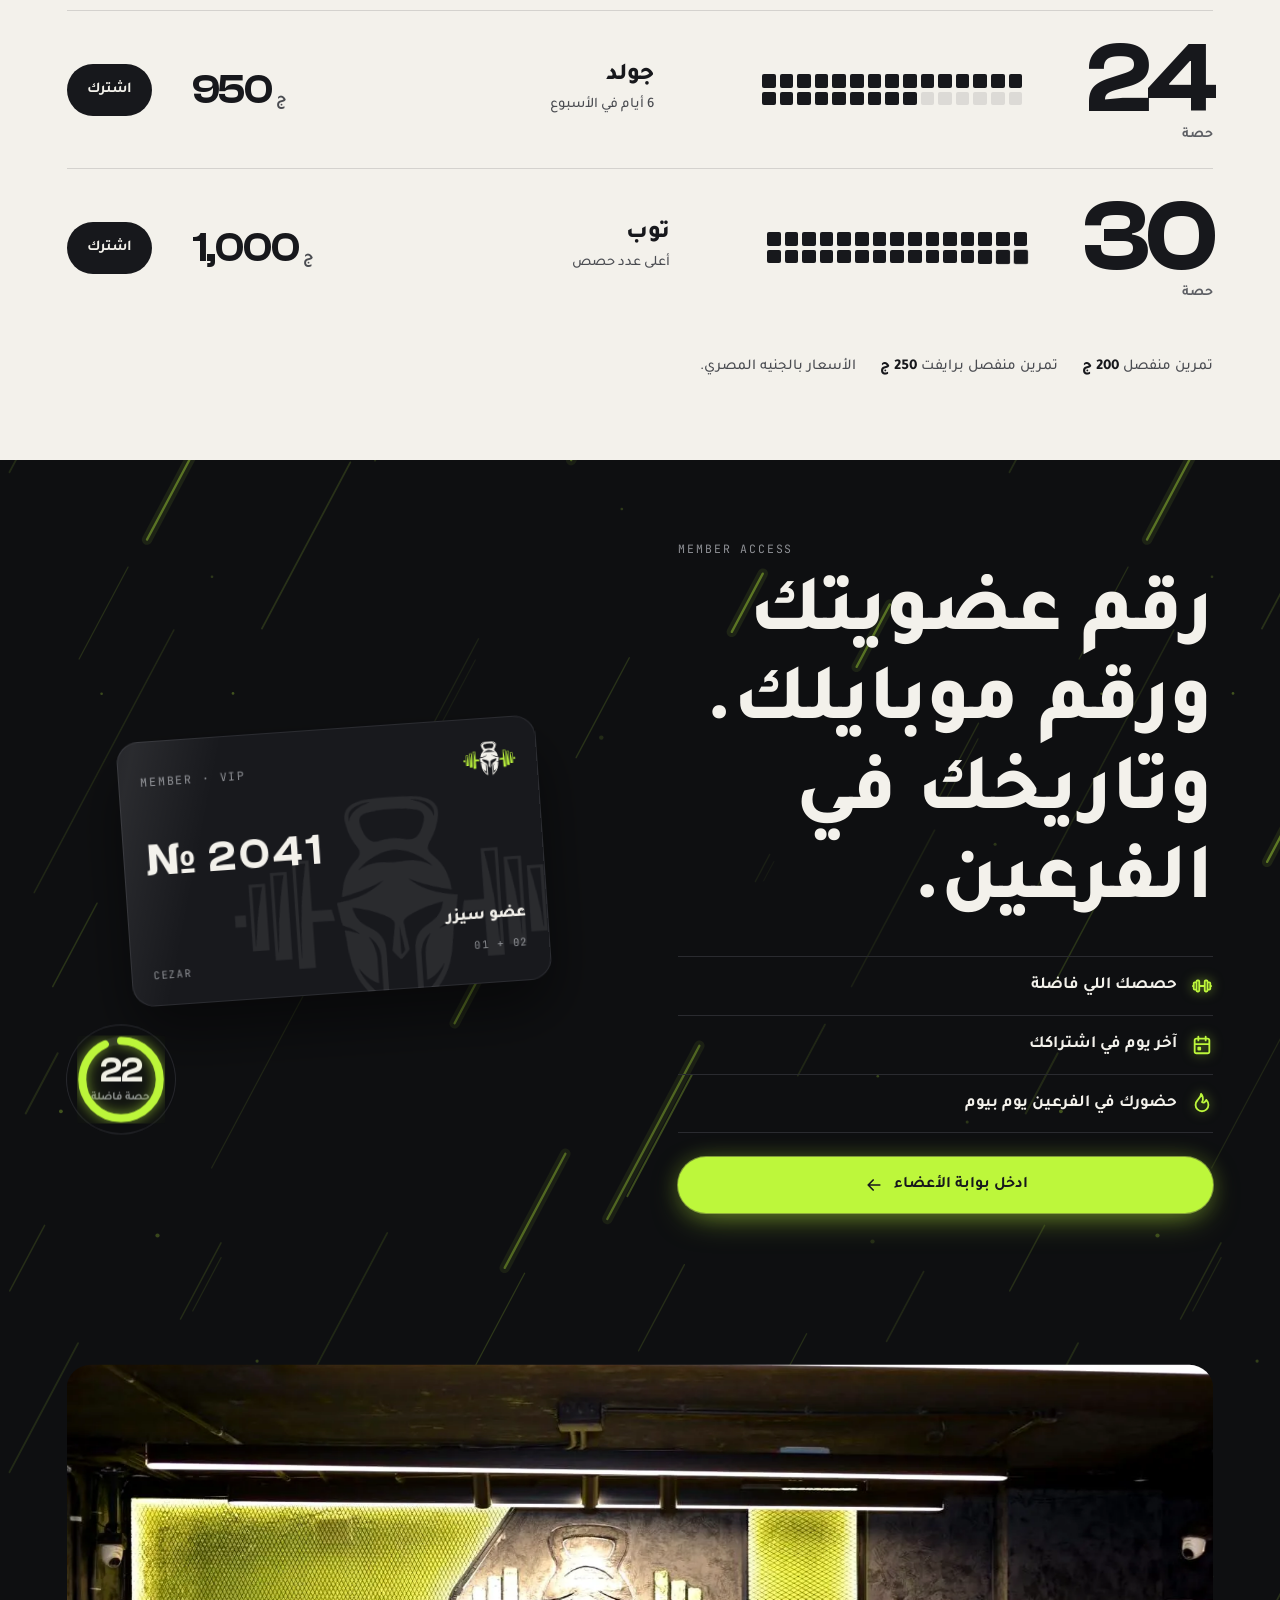
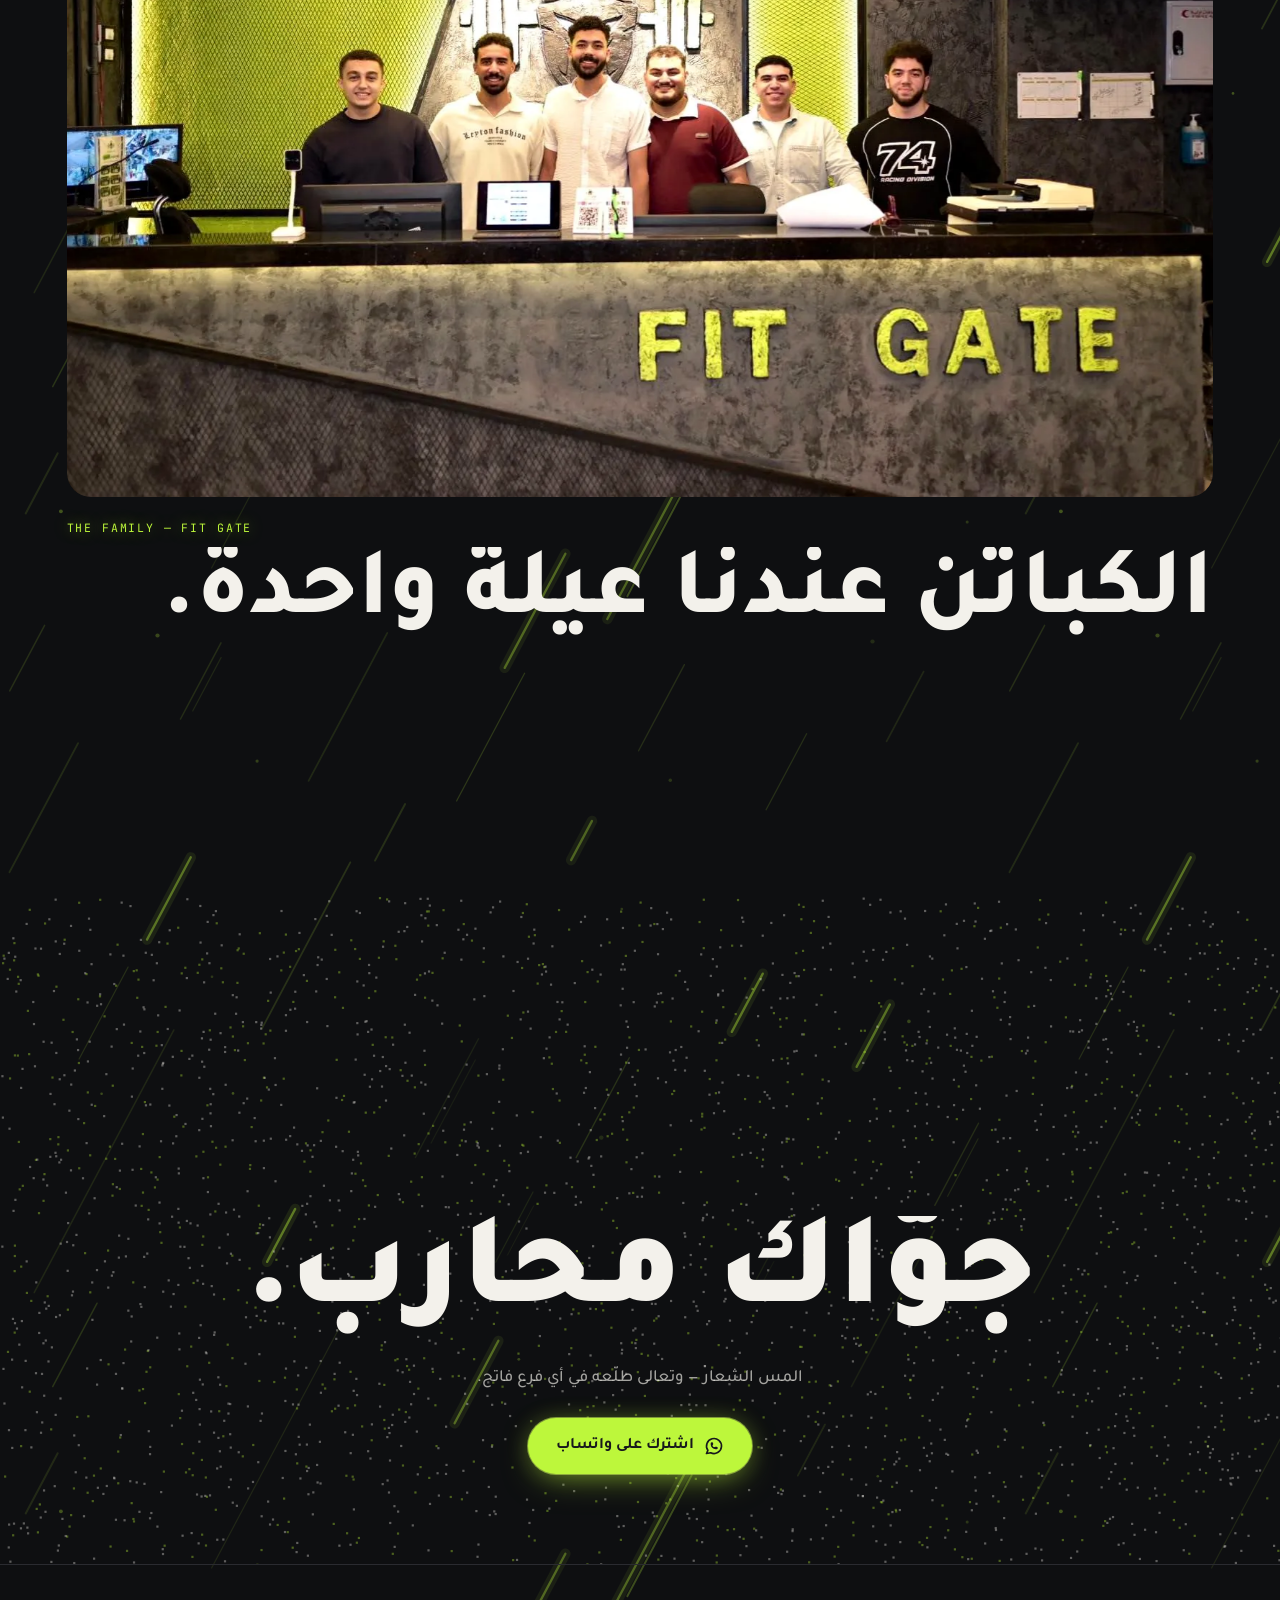
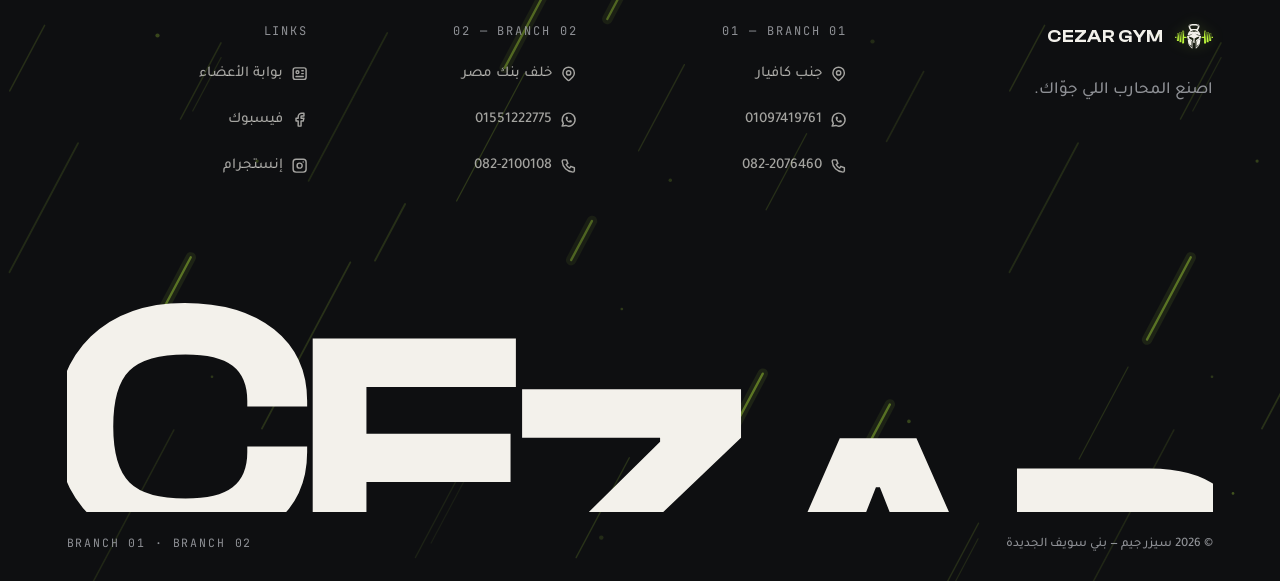
==== commit 33f59391: "v5.2: هيرو أخف وأسرع استجابة + خلفية خطوط فسفوري + الكلام مكان زراير الهيرو - الهيرو: العناصر اللي ب" ====
--- a/index.html
+++ b/index.html
@@ -17,8 +17,8 @@
 <link rel="preload" href="assets/fonts/tajawal-800-ar.woff2" as="font" type="font/woff2" crossorigin>
 <link rel="preload" as="image" href="assets/img/hero-night.webp" imagesrcset="assets/img/hero-night@s.webp 640w, assets/img/hero-night.webp 852w" imagesizes="(min-width: 1000px) 54vw, 100vw" fetchpriority="high">
 <link rel="preload" as="image" href="assets/img/hero-sky.webp" imagesrcset="assets/img/hero-sky@s.webp 640w, assets/img/hero-sky.webp 1080w" imagesizes="100vw" media="(max-width: 999px)">
-<link rel="stylesheet" href="assets/css/base.css?v=23">
-<link rel="stylesheet" href="assets/css/site.css?v=23">
+<link rel="stylesheet" href="assets/css/base.css?v=24">
+<link rel="stylesheet" href="assets/css/site.css?v=24">
 <noscript><style>html.intro .loader{display:none}html.intro body{overflow:auto}[data-b],[data-reveal]{opacity:1!important}</style></noscript>
 <script>
   try { if (sessionStorage.getItem('cz-intro') || matchMedia('(prefers-reduced-motion: reduce)').matches) document.documentElement.classList.remove('intro'); } catch (e) { document.documentElement.classList.remove('intro'); }
@@ -75,7 +75,7 @@
     <div class="hero__sky" aria-hidden="true" data-hero-sky>
       <picture>
         <source media="(min-width: 1000px)" srcset="assets/img/hero-sky-wide.webp">
-        <img src="assets/img/hero-sky@s.webp" srcset="assets/img/hero-sky@s.webp 640w, assets/img/hero-sky.webp 1080w" sizes="100vw" width="1080" height="2300" alt="">
+        <img src="assets/img/hero-sky@s.webp" srcset="assets/img/hero-sky@s.webp 640w, assets/img/hero-sky.webp 1080w" sizes="100vw" width="1080" height="2300" alt="" decoding="async">
       </picture>
     </div>
     <i class="hero__ground" aria-hidden="true"></i>
@@ -88,17 +88,12 @@
       <p class="hero__gym" data-hero-gym><i></i><span>GYM</span><i></i></p>
     </div>
     <div class="hero__scene" data-hero-scene>
-      <img class="hero__building" src="assets/img/hero-night@s.webp" srcset="assets/img/hero-night@s.webp 640w, assets/img/hero-night.webp 852w" sizes="(min-width: 1000px) 54vw, 100vw" width="852" height="1250" alt="مبنى سيزر جيم بالليل بلافتات CEZAR GYM ونور فسفوري، على أرض مبلولة" data-hero-building fetchpriority="high">
+      <img class="hero__building" src="assets/img/hero-night@s.webp" srcset="assets/img/hero-night@s.webp 640w, assets/img/hero-night.webp 852w" sizes="(min-width: 1000px) 54vw, 100vw" width="852" height="1250" alt="مبنى سيزر جيم بالليل بلافتات CEZAR GYM ونور فسفوري، على أرض مبلولة" data-hero-building fetchpriority="high" decoding="async">
     </div>
     <i class="hero__shade" aria-hidden="true"></i>
     <div class="hero__copy" data-hero-copy>
       <h1 class="hero__title" data-hero-lines>سيزر بقى <span class="nw">فرعين<span class="hero__dot">.</span></span></h1>
       <p class="hero__sub" data-hero-fade>في نفس الحتة، ومواعيدهم مكمّلة بعض — فدايمًا فيه فرع فاتحلك.</p>
-      <div class="hero__ctas" data-hero-fade>
-        <a class="btn btn--lime" data-wa="أهلًا، عايز أعرف تفاصيل الاشتراك في سيزر جيم" href="https://wa.me/201097419761" target="_blank" rel="noopener">
-          <svg class="ico" aria-hidden="true"><use href="assets/icons/sprite.svg#i-brand-whatsapp"/></svg>اشترك على واتساب</a>
-        <a class="btn btn--ghost" href="#clock">مين فاتح دلوقتي؟</a>
-      </div>
     </div>
   </section>
 
@@ -374,10 +369,10 @@
 <script src="assets/vendor/CustomEase.min.js"></script>
 <script src="assets/vendor/DrawSVGPlugin.min.js"></script>
 <script src="assets/vendor/lenis.min.js"></script>
-<script src="assets/js/data.js?v=23"></script>
-<script src="assets/js/hours.js?v=23"></script>
-<script src="assets/js/render.js?v=23"></script>
-<script src="assets/js/particles.js?v=23"></script>
-<script src="assets/js/site.js?v=23"></script>
+<script src="assets/js/data.js?v=24"></script>
+<script src="assets/js/hours.js?v=24"></script>
+<script src="assets/js/render.js?v=24"></script>
+<script src="assets/js/particles.js?v=24"></script>
+<script src="assets/js/site.js?v=24"></script>
 </body>
 </html>
--- a/assets/css/site.css
+++ b/assets/css/site.css
@@ -5,9 +5,11 @@
    ========================================================================== */
 
 :root { --dock-h: 64px; --safe-b: env(safe-area-inset-bottom, 0px); }
-body { padding-bottom: calc(var(--dock-h) + 24px + var(--safe-b)); }
+body { padding-bottom: calc(var(--dock-h) + 24px + var(--safe-b)); background: var(--bg) url('../img/bg-lines.svg') 0 0 / 820px 820px repeat; }
+@media (min-width: 1000px) { body { background-size: 1000px 1000px; } }
+.banks { background: var(--bg); } /* الخريطة تفضل نضيفة — الطريق الفسفوري هو اللي يبان */
 @media (min-width: 1000px) { body { padding-bottom: 0; } }
-@media (hover: none) { .grain { animation: none; opacity: 0.05; inset: 0; } } /* ثابت على الموبايل فمش محتاج يبقى 4 أضعاف الشاشة */
+@media (hover: none) { .grain { display: none; } } /* طبقة ملء الشاشة فوق كل حاجة = تكلفة في كل فريم على الموبايل، والفرق مش باين */
 
 /* ---------- النافبار على الموبايل ---------- */
 .nav { height: 64px; gap: 10px; }
@@ -80,13 +82,13 @@
   --base: calc(100svh - 296px);
   --hz: calc(var(--base) - var(--sw) * 0.36);
   position: relative; isolation: isolate; min-height: 100svh; display: flex; flex-direction: column;
-  padding: clamp(80px, 11svh, 92px) 0 clamp(16px, 3svh, 24px); overflow: hidden; background: #0b0d12;
-}
-.hero__sky { position: absolute; inset: 0; z-index: -3; pointer-events: none; }
+  padding: clamp(80px, 11svh, 92px) 0 calc(var(--dock-h) + 26px + var(--safe-b)); overflow: hidden; background: #0b0d12;
+}
+.hero__sky { position: absolute; inset: 0; z-index: -3; pointer-events: none; will-change: transform, opacity; }
 .hero__sky picture { display: contents; }
 .hero__sky img { position: absolute; left: 0; width: 100%; max-width: none; height: auto; top: calc(var(--hz) - 100vw * 1.791); transform-origin: 50% 100%; will-change: transform; }
 .hero__ground { position: absolute; inset: var(--base) 0 0; z-index: -2; background: linear-gradient(#1b1511, var(--bg) 75%); }
-.hero__meta { position: relative; z-index: 4; display: flex; justify-content: space-between; padding-inline: var(--gx); color: rgba(243, 241, 235, 0.66); letter-spacing: 0.34em; }
+.hero__meta { position: relative; z-index: 4; will-change: opacity; display: flex; justify-content: space-between; padding-inline: var(--gx); color: rgba(243, 241, 235, 0.66); letter-spacing: 0.34em; }
 .hero__word { position: relative; z-index: 1; display: grid; justify-items: center; margin-top: clamp(8px, 2svh, 34px); will-change: transform; }
 .hero__big {
   display: flex; justify-content: center; direction: ltr;
@@ -106,7 +108,7 @@
 .hero__gym {
   display: flex; align-items: center; gap: 4.4vw; margin-top: min(3.4vw, 1.5svh); direction: ltr;
   font-family: var(--f-lat); font-weight: 700; font-size: min(10.6vw, 4.8svh); line-height: 0.8; letter-spacing: 0.34em; color: var(--lime);
-  text-shadow: 0 0 18px var(--lime-glow), 0 0 42px var(--lime-haze);
+  text-shadow: 0 0 16px var(--lime-glow), 0 0 32px var(--lime-haze); will-change: transform, opacity;
 }
 .hero__gym span { margin-right: -0.34em; }
 .hero__gym i { width: 15vw; height: 3px; border-radius: 3px; background: var(--lime); box-shadow: 0 0 10px var(--lime-glow), 0 0 26px var(--lime-haze); }
@@ -116,15 +118,11 @@
   -webkit-mask-image: linear-gradient(#000 82%, transparent); mask-image: linear-gradient(#000 82%, transparent);
 }
 .hero__shade { position: absolute; inset: auto 0 0; height: 44%; z-index: 3; pointer-events: none; background: linear-gradient(to top, rgba(11, 12, 14, 0.94) 6%, rgba(11, 12, 14, 0.5) 46%, rgba(11, 12, 14, 0)); }
-.hero__copy { position: relative; z-index: 4; margin-top: auto; padding: 0 var(--gx); display: grid; justify-items: center; gap: clamp(8px, 1.4svh, 12px); text-align: center; }
-.hero__title { font-size: clamp(34px, min(11.4vw, 5.6svh), 76px); font-weight: 800; line-height: 1.1; text-shadow: 0 2px 28px rgba(0, 0, 0, 0.55); }
+.hero__copy { position: relative; z-index: 4; will-change: transform, opacity; margin-top: auto; padding: 0 var(--gx); display: grid; justify-items: center; gap: clamp(8px, 1.4svh, 12px); text-align: center; }
+.hero__title { font-size: clamp(34px, min(11.6vw, 6svh), 78px); font-weight: 800; line-height: 1.1; text-shadow: 0 2px 28px rgba(0, 0, 0, 0.55); }
 .hero__dot { color: var(--lime); text-shadow: 0 0 16px var(--lime-glow), 0 0 36px var(--lime-haze); }
 .hero__sub { color: rgba(243, 241, 235, 0.84); font-size: clamp(15px, 2.3svh, 17px); line-height: 1.6; max-width: 30ch; text-shadow: 0 1px 14px rgba(0, 0, 0, 0.7); }
-.hero__ctas { display: grid; grid-template-columns: 1fr; gap: clamp(8px, 1.3svh, 10px); width: 100%; max-width: 460px; margin-top: 4px; }
-.hero__ctas .btn { min-height: clamp(50px, 7.4svh, 58px); font-size: clamp(16.5px, 2.5svh, 18px); }
-.hero__ctas .btn--ghost { background: rgba(11, 12, 14, 0.58); box-shadow: inset 0 0 0 1.5px rgba(243, 241, 235, 0.55); }
 .hero__meta { align-items: center; }
-@media (min-width: 600px) and (max-width: 999px) { .hero__ctas { grid-template-columns: 1fr 1fr; max-width: 560px; } }
 /* تابلت وكمبيوتر: المبنى بيغطي نص CEZAR، فـGYM بتطلع سطر صغير فوقها */
 @media (min-width: 600px) {
   .hero__building {
@@ -158,8 +156,6 @@
   .hero__shade { height: 34%; }
   .hero__copy { position: absolute; inset: auto var(--gx) 56px auto; width: min(31%, 460px); padding: 0; justify-items: start; text-align: start; }
   .hero__title { font-size: clamp(48px, 4.6vw, 80px); }
-  .hero__ctas { grid-template-columns: auto auto; justify-content: start; }
-  .hero__ctas .btn { padding-inline: 26px; }
 }
 
 /* ---------- 2 · دلوقتي ---------- */
